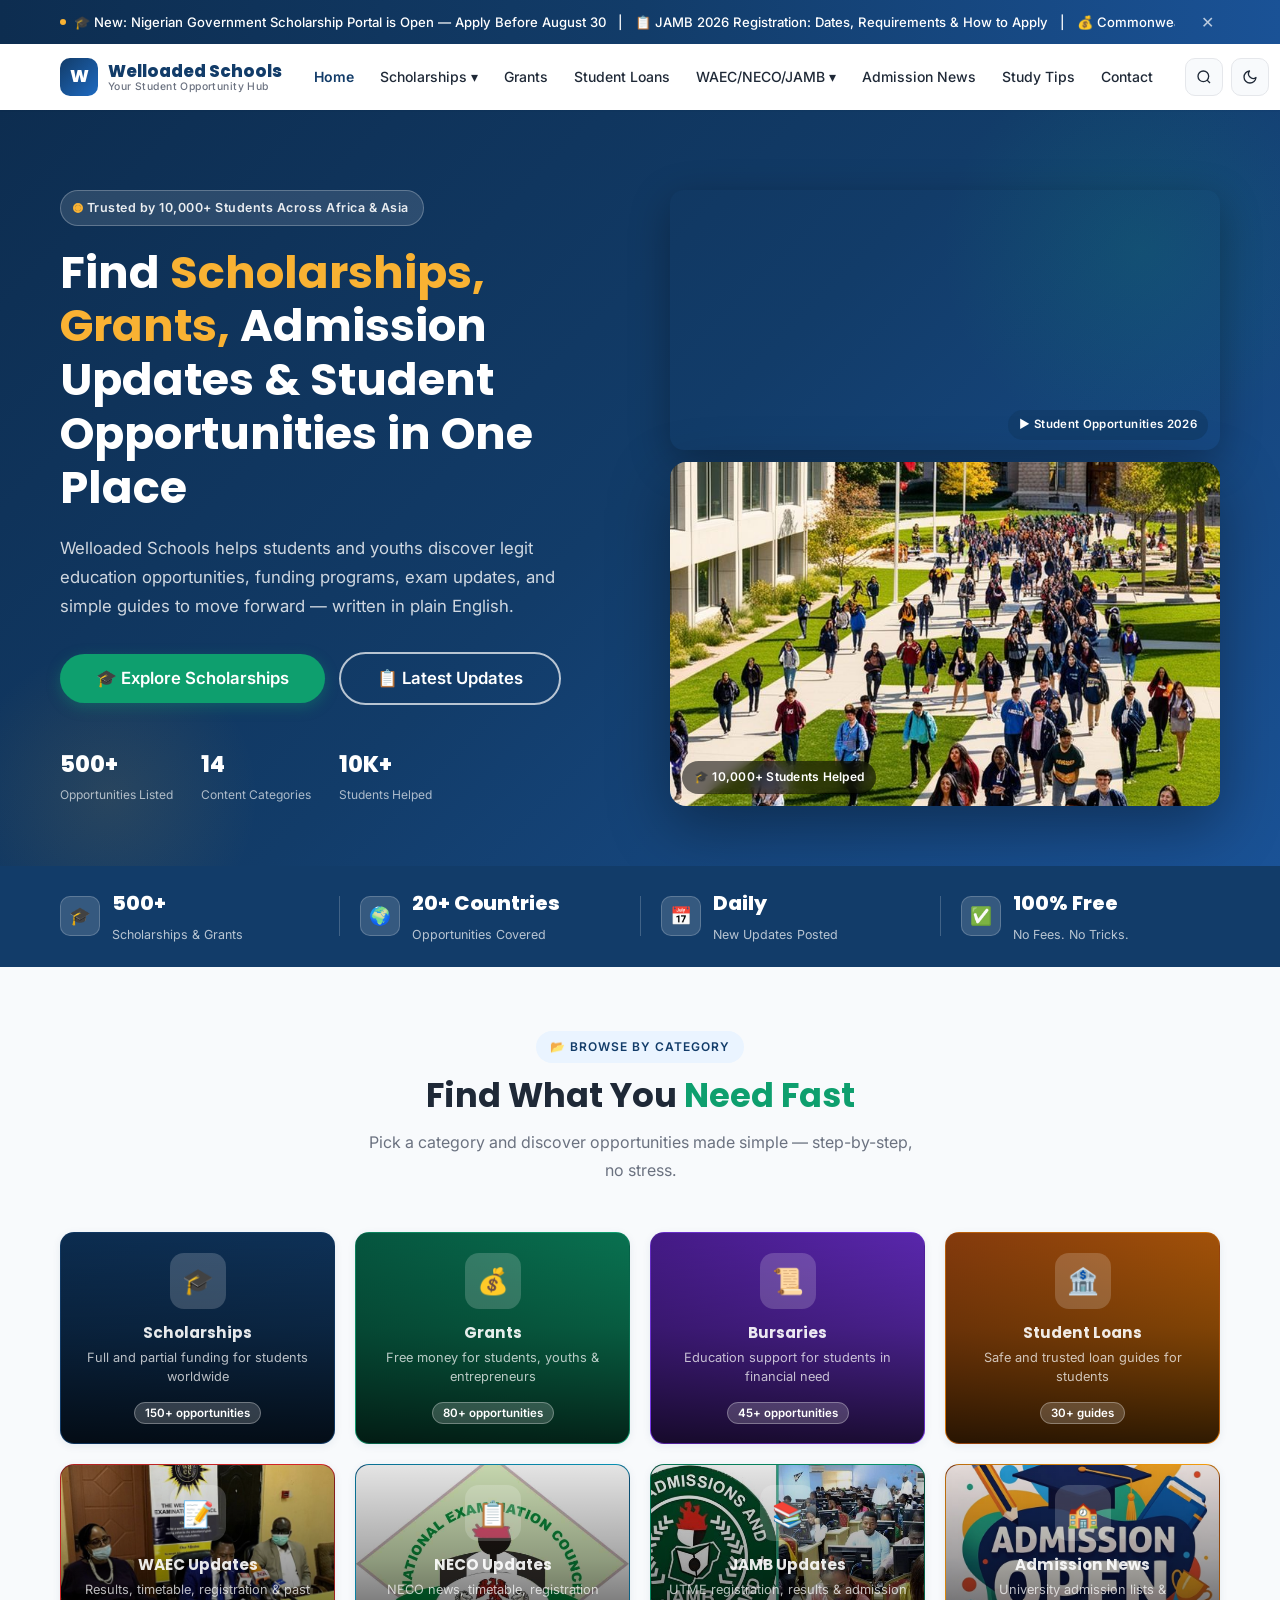
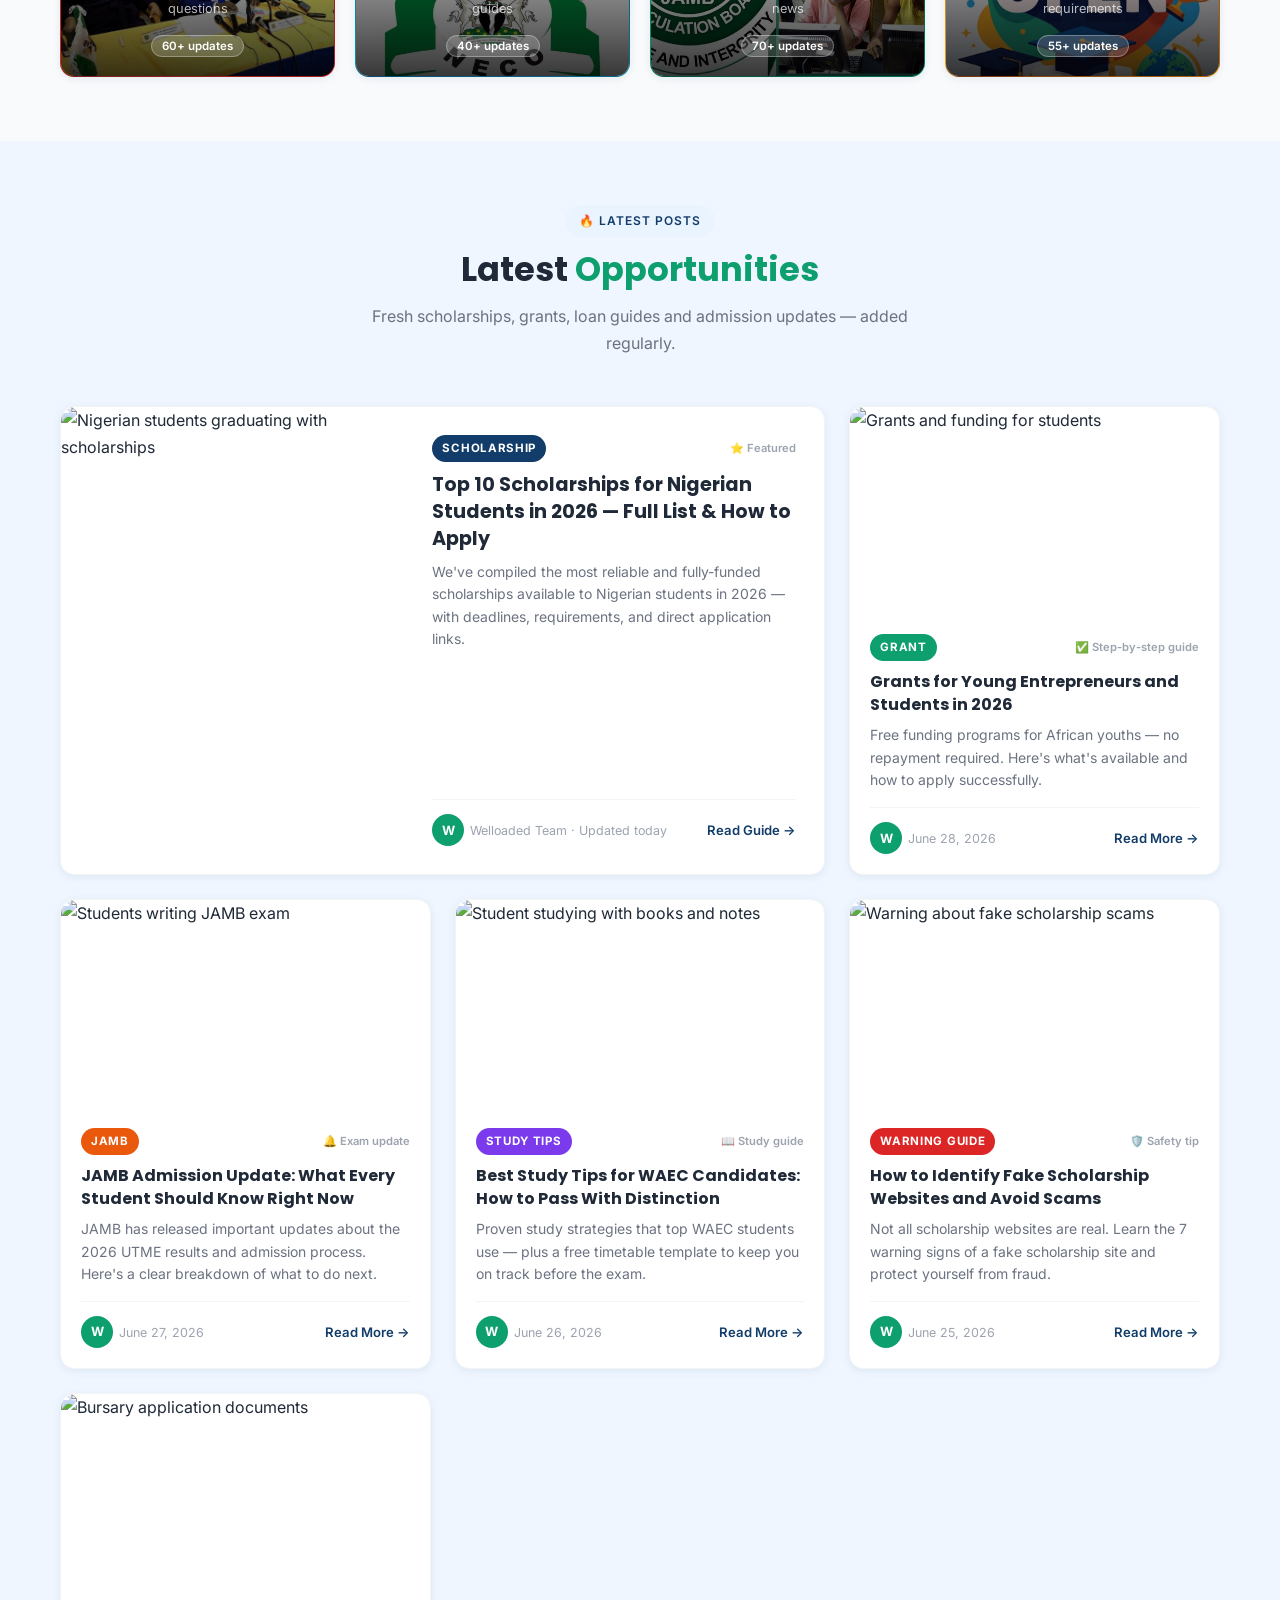
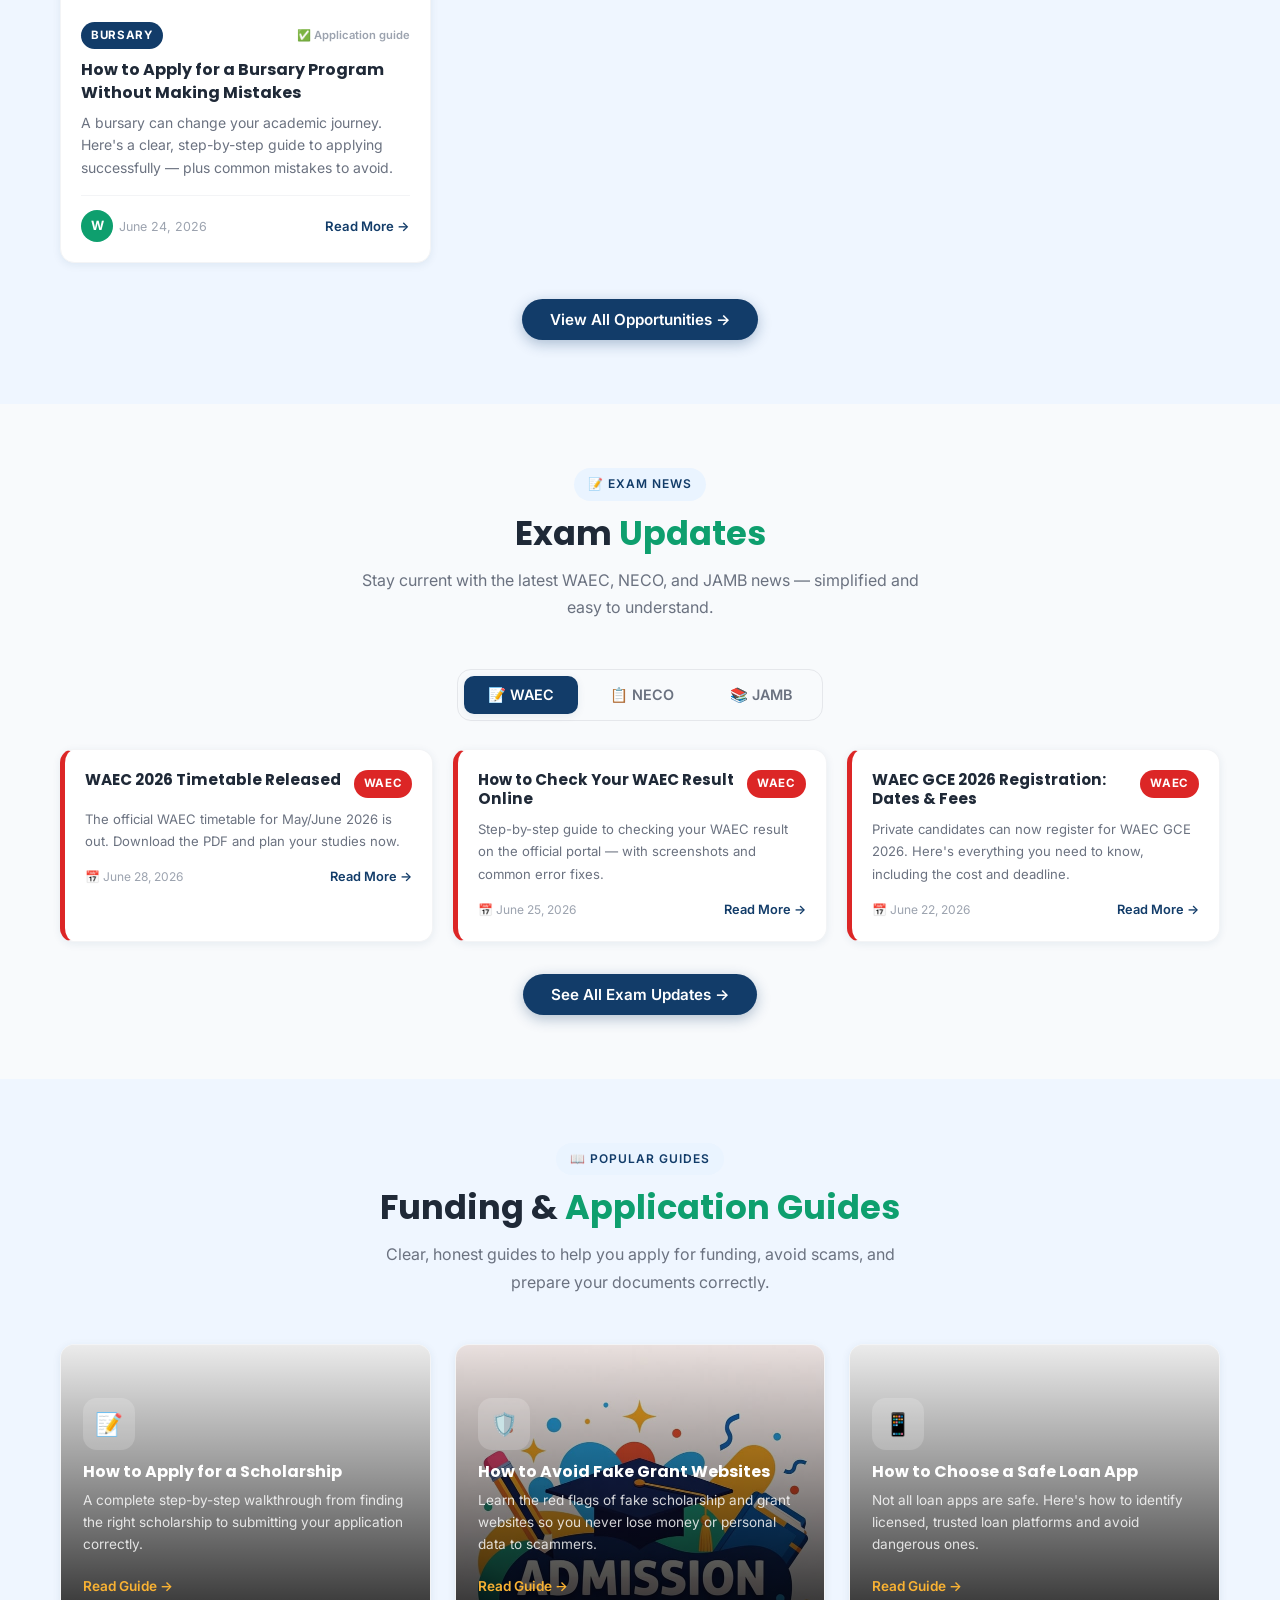
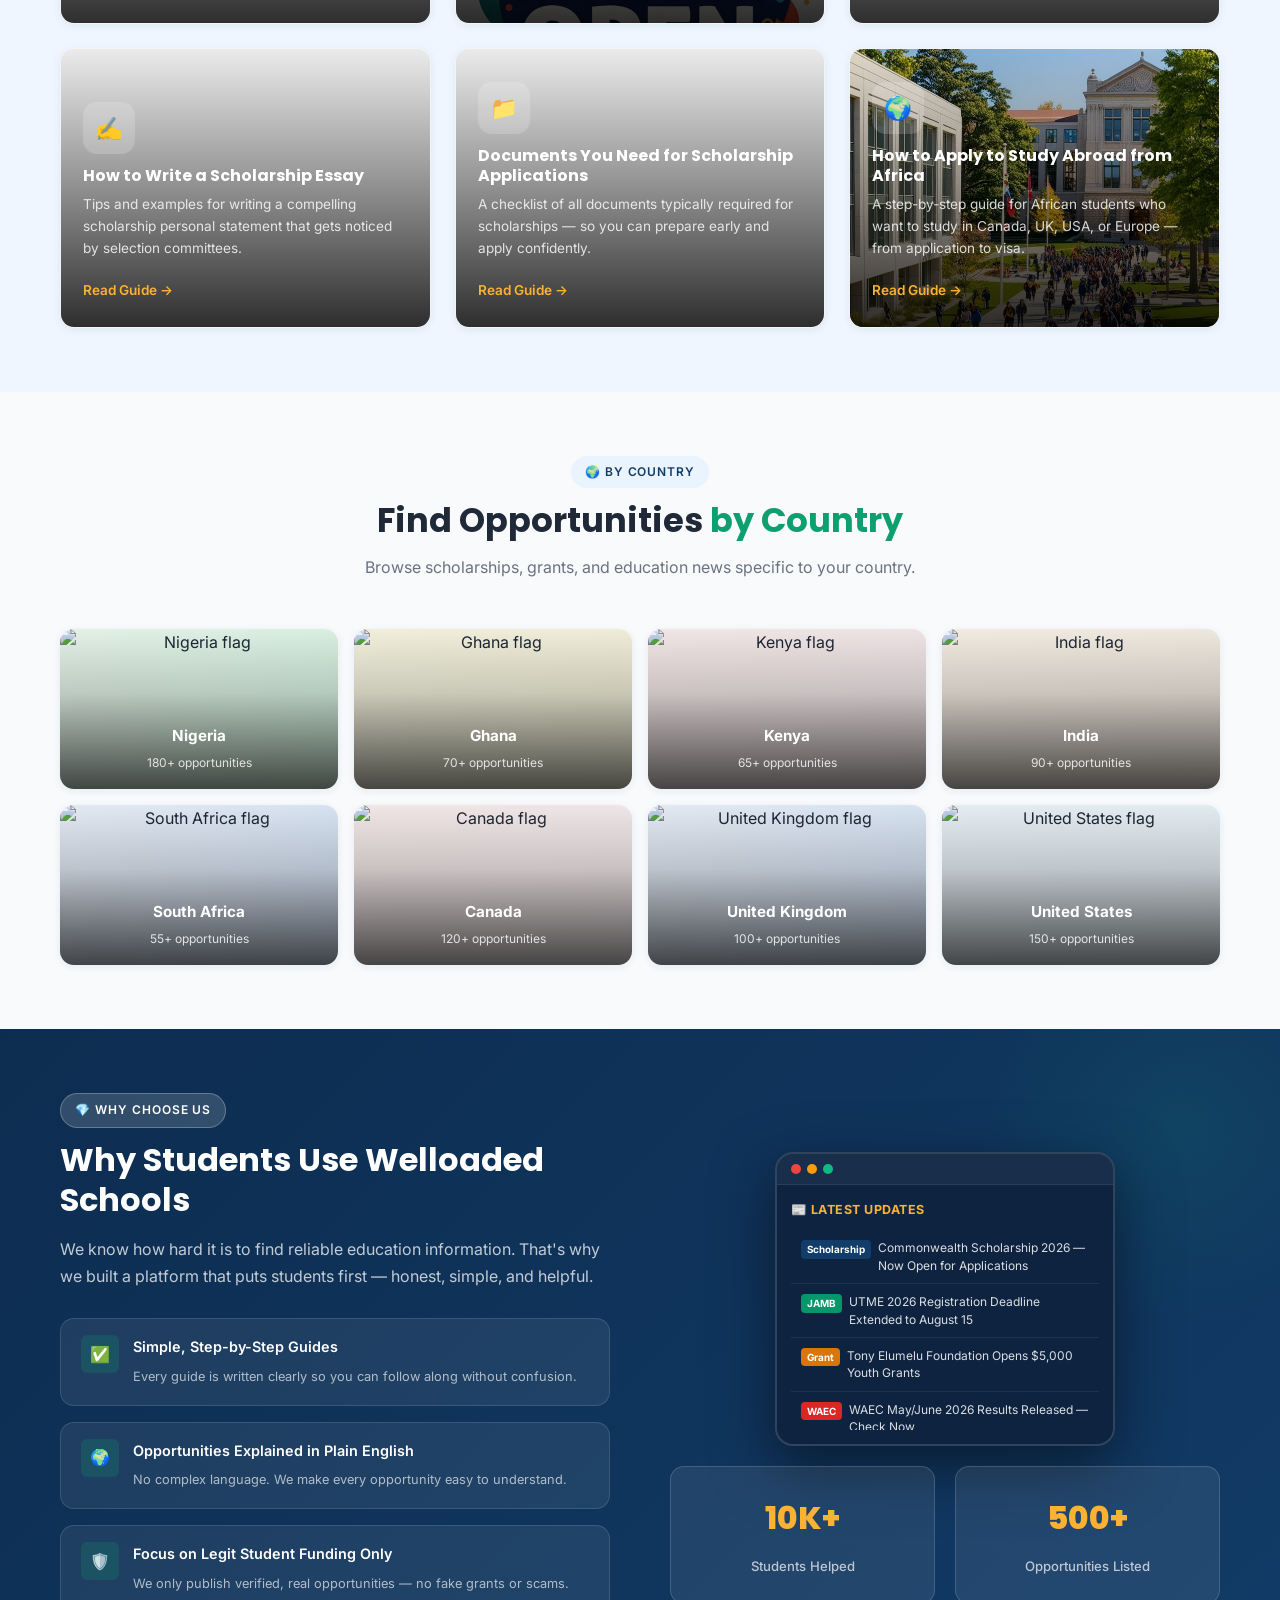
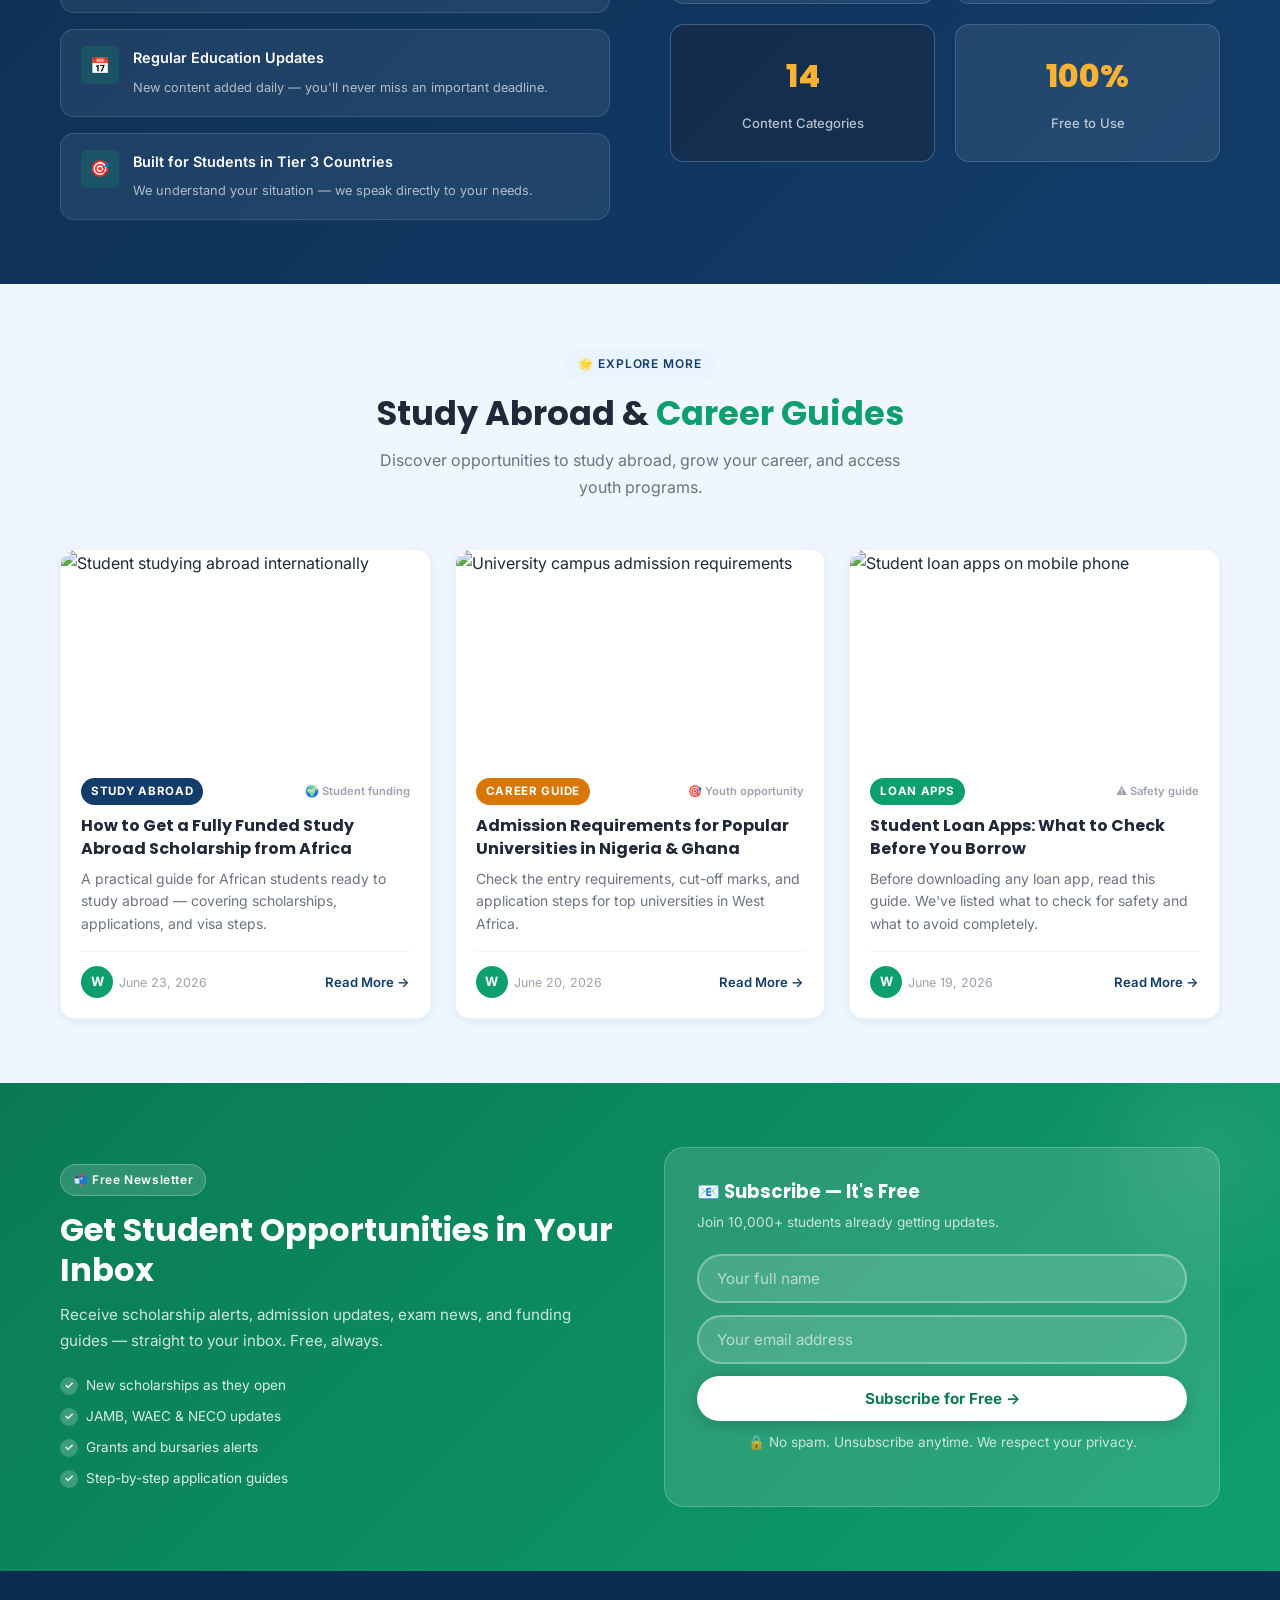
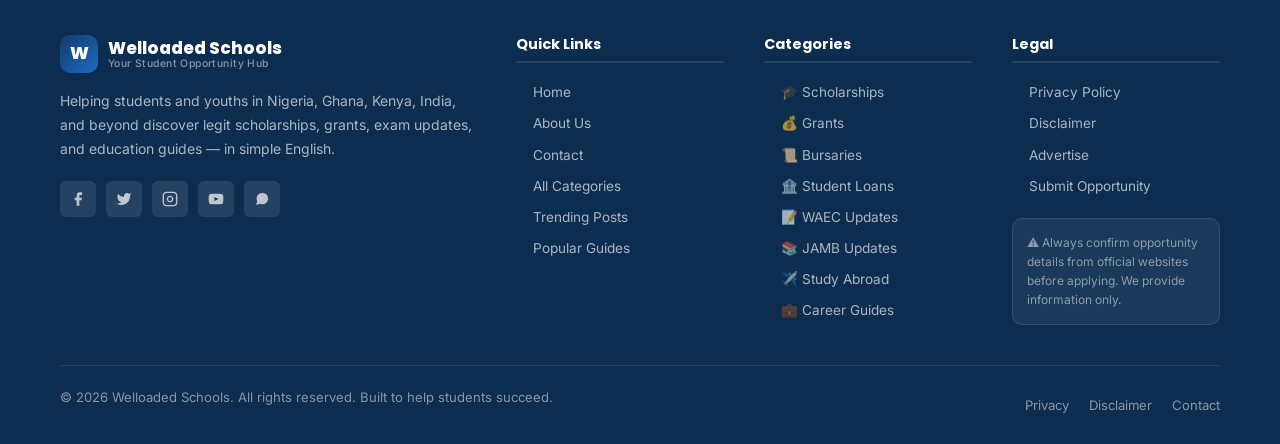
==== index.html @ 9b647e6d "Trust section: add phone news ticker + video stat card + floating animation Co-Authored-By: Claude S" ====
<!DOCTYPE html>
<html lang="en" data-theme="light">
<head>
  <meta charset="UTF-8">
  <meta name="viewport" content="width=device-width, initial-scale=1.0">
  <title>Welloaded Schools – Scholarships, Grants, Admission News & Student Updates</title>
  <meta name="description" content="Find scholarships, grants, bursaries, student loan guides, WAEC, NECO, JAMB updates, admission news, and study tips for students in Nigeria, Ghana, Kenya, India, and more.">
  <meta name="keywords" content="scholarships Nigeria, grants for students, JAMB updates, WAEC news, student loans, study abroad, admission news, bursaries">
  <meta property="og:title" content="Welloaded Schools – Scholarships, Grants & Student Opportunities">
  <meta property="og:description" content="Your trusted hub for scholarships, grants, admission news, exam updates, and student funding in Africa and beyond.">
  <meta property="og:type" content="website">
  <meta property="og:url" content="https://wellloadedschools.com">
  <meta name="twitter:card" content="summary_large_image">
  <link rel="canonical" href="https://wellloadedschools.com">
  <link rel="preconnect" href="https://fonts.googleapis.com">
  <link rel="preconnect" href="https://fonts.gstatic.com" crossorigin>
  <link href="https://fonts.googleapis.com/css2?family=Inter:wght@400;500;600&family=Poppins:wght@600;700;800&display=swap" rel="stylesheet">
  <link rel="stylesheet" href="css/style.css">
  <style>
    /* Page-specific overrides */
    .cat-scholarships { --cat-color:#123C69; --cat-bg:#EAF4FF; }
    .cat-grants       { --cat-color:#0E9F6E; --cat-bg:rgba(14,159,110,0.1); }
    .cat-bursaries    { --cat-color:#7C3AED; --cat-bg:rgba(124,58,237,0.08); }
    .cat-loans        { --cat-color:#F9B233; --cat-bg:rgba(249,178,51,0.1); }
    .cat-waec         { --cat-color:#DC2626; --cat-bg:rgba(220,38,38,0.08); }
    .cat-neco         { --cat-color:#0891B2; --cat-bg:rgba(8,145,178,0.1); }
    .cat-jamb         { --cat-color:#059669; --cat-bg:rgba(5,150,105,0.1); }
    .cat-admission    { --cat-color:#D97706; --cat-bg:rgba(217,119,6,0.1); }
    .waec-exam { --exam-color:#DC2626; }
    .neco-exam { --exam-color:#0891B2; }
    .jamb-exam { --exam-color:#059669; }
    .post-img-1 { background: linear-gradient(135deg,#EAF4FF,#DBEAFE); }
    .post-img-2 { background: linear-gradient(135deg,rgba(14,159,110,0.1),rgba(5,150,105,0.2)); }
    .post-img-3 { background: linear-gradient(135deg,rgba(249,178,51,0.12),rgba(217,119,6,0.15)); }
    .post-img-4 { background: linear-gradient(135deg,rgba(124,58,237,0.08),rgba(109,40,217,0.12)); }
    .post-img-5 { background: linear-gradient(135deg,rgba(220,38,38,0.08),rgba(185,28,28,0.12)); }
    .post-img-6 { background: linear-gradient(135deg,rgba(8,145,178,0.08),rgba(7,89,133,0.12)); }
    .post-img-7 { background: linear-gradient(135deg,#F0FDF4,#DCFCE7); }
    .post-img-8 { background: linear-gradient(135deg,rgba(249,178,51,0.08),#FEF3C7); }
  </style>
</head>
<body>

<!-- Reading Progress Bar -->
<div id="progress-bar"></div>

<!-- ============ ANNOUNCEMENT BAR ============ -->
<div class="announcement-bar" id="announcement-bar">
  <div class="container">
    <div class="announcement-scroll">
      <span class="announcement-dot"></span>
      <span class="announcement-text">
        🎓 New: Nigerian Government Scholarship Portal is Open — Apply Before August 30 &nbsp;&nbsp;|&nbsp;&nbsp;
        📋 JAMB 2026 Registration: Dates, Requirements &amp; How to Apply &nbsp;&nbsp;|&nbsp;&nbsp;
        💰 Commonwealth Scholarships 2026 — Full Funding for African Students &nbsp;&nbsp;|&nbsp;&nbsp;
        📚 WAEC 2026 Timetable Released — Download Yours Today &nbsp;&nbsp;|&nbsp;&nbsp;
        ✅ New Grant for Nigerian Youths: Up to ₦500,000 Available
      </span>
    </div>
    <button class="announcement-close" id="announcement-close" aria-label="Close">✕</button>
  </div>
</div>

<!-- ============ HEADER ============ -->
<header class="site-header" id="site-header">
  <div class="header-inner">

    <!-- Logo -->
    <a href="index.html" class="site-logo">
      <div class="logo-icon">W</div>
      <div class="logo-text">
        <span class="logo-name">Welloaded Schools</span>
        <span class="logo-tagline">Your Student Opportunity Hub</span>
      </div>
    </a>

    <!-- Primary Nav -->
    <nav class="primary-nav" role="navigation" aria-label="Main">
      <div class="nav-item">
        <a href="index.html" class="nav-link active">Home</a>
      </div>
      <div class="nav-item">
        <a href="category.html" class="nav-link">Scholarships ▾</a>
        <div class="nav-dropdown">
          <a href="category.html">🎓 All Scholarships</a>
          <a href="category.html">🌍 Study Abroad</a>
          <a href="category.html">🇳🇬 Nigeria Scholarships</a>
          <a href="category.html">🎖️ Grants &amp; Bursaries</a>
        </div>
      </div>
      <div class="nav-item">
        <a href="category.html" class="nav-link">Grants</a>
      </div>
      <div class="nav-item">
        <a href="category.html" class="nav-link">Student Loans</a>
      </div>
      <div class="nav-item">
        <a href="category.html" class="nav-link">WAEC/NECO/JAMB ▾</a>
        <div class="nav-dropdown">
          <a href="category.html">📝 WAEC Updates</a>
          <a href="category.html">📋 NECO Updates</a>
          <a href="category.html">📚 JAMB Updates</a>
        </div>
      </div>
      <div class="nav-item">
        <a href="category.html" class="nav-link">Admission News</a>
      </div>
      <div class="nav-item">
        <a href="category.html" class="nav-link">Study Tips</a>
      </div>
      <a href="contact.html" class="nav-link">Contact</a>
    </nav>

    <!-- Actions -->
    <div class="header-actions">
      <button class="search-btn" id="search-btn" aria-label="Search">
        <svg width="16" height="16" fill="none" stroke="currentColor" stroke-width="2" viewBox="0 0 24 24"><circle cx="11" cy="11" r="8"/><path d="m21 21-4.35-4.35"/></svg>
      </button>
      <button class="dark-mode-btn" id="dark-mode-btn" aria-label="Toggle dark mode">
        <svg xmlns="http://www.w3.org/2000/svg" width="16" height="16" viewBox="0 0 24 24" fill="none" stroke="currentColor" stroke-width="2" stroke-linecap="round" stroke-linejoin="round"><path d="M21 12.79A9 9 0 1 1 11.21 3 7 7 0 0 0 21 12.79z"/></svg>
      </button>
      <button class="hamburger" id="hamburger" aria-label="Open menu">
        <span></span><span></span><span></span>
      </button>
    </div>
  </div>
</header>

<!-- Mobile Nav Overlay -->
<div class="mobile-nav-overlay" id="mobile-nav-overlay"></div>

<!-- Mobile Navigation -->
<nav class="mobile-nav" id="mobile-nav" aria-label="Mobile">
  <div class="mobile-nav-header">
    <a href="index.html" class="site-logo">
      <div class="logo-icon">W</div>
      <div class="logo-text">
        <span class="logo-name">Welloaded Schools</span>
      </div>
    </a>
    <button class="mobile-nav-close" id="mobile-nav-close" aria-label="Close menu">✕</button>
  </div>
  <a href="index.html">🏠 Home</a>
  <div class="mobile-nav-label">Opportunities</div>
  <a href="category.html">🎓 Scholarships</a>
  <a href="category.html">💰 Grants</a>
  <a href="category.html">📚 Bursaries</a>
  <a href="category.html">🏦 Student Loans</a>
  <a href="category.html">📱 Loan Apps</a>
  <div class="mobile-nav-divider"></div>
  <div class="mobile-nav-label">Exam Updates</div>
  <a href="category.html">📝 WAEC Updates</a>
  <a href="category.html">📋 NECO Updates</a>
  <a href="category.html">📚 JAMB Updates</a>
  <div class="mobile-nav-divider"></div>
  <div class="mobile-nav-label">More</div>
  <a href="category.html">🏫 Admission News</a>
  <a href="category.html">✈️ Study Abroad</a>
  <a href="category.html">📖 Study Tips</a>
  <a href="category.html">💼 Career Guides</a>
  <a href="category.html">🌟 Youth Opportunities</a>
  <div class="mobile-nav-divider"></div>
  <a href="about.html">ℹ️ About Us</a>
  <a href="contact.html">📧 Contact</a>
</nav>

<!-- Search Overlay -->
<div class="search-overlay" id="search-overlay" role="dialog" aria-modal="true">
  <div class="search-box">
    <h3>🔍 Search Welloaded Schools</h3>
    <div class="search-input-wrap">
      <input type="text" id="search-input" placeholder="Search scholarships, JAMB, grants..." aria-label="Search">
      <button class="btn btn-blue btn-sm" id="search-submit">Search</button>
    </div>
    <p style="font-size:0.78rem;color:var(--text-light);margin-top:10px;">Try: "Nigerian scholarships", "JAMB registration", "how to apply for bursary"</p>
  </div>
  <button class="search-close" id="search-overlay-close" aria-label="Close search">✕</button>
</div>

<!-- ============ HERO SECTION ============ -->
<section class="hero" aria-label="Hero">
  <div class="container">
    <div class="hero-inner">

      <!-- Hero Left -->
      <div class="hero-content">
        <div class="hero-badge">
          <span class="hero-badge-dot"></span>
          Trusted by 10,000+ Students Across Africa &amp; Asia
        </div>
        <h1>Find <span>Scholarships, Grants,</span> Admission Updates &amp; Student Opportunities in One Place</h1>
        <p class="hero-desc">Welloaded Schools helps students and youths discover legit education opportunities, funding programs, exam updates, and simple guides to move forward — written in plain English.</p>
        <div class="hero-actions">
          <a href="category.html" class="btn btn-primary btn-lg">
            🎓 Explore Scholarships
          </a>
          <a href="category.html" class="btn btn-outline btn-lg">
            📋 Latest Updates
          </a>
        </div>
        <div class="hero-stats">
          <div class="hero-stat">
            <span class="hero-stat-num">500+</span>
            <span class="hero-stat-label">Opportunities Listed</span>
          </div>
          <div class="hero-stat">
            <span class="hero-stat-num">14</span>
            <span class="hero-stat-label">Content Categories</span>
          </div>
          <div class="hero-stat">
            <span class="hero-stat-num">10K+</span>
            <span class="hero-stat-label">Students Helped</span>
          </div>
        </div>
      </div>

      <!-- Hero Right — Media -->
      <div class="hero-visual" aria-hidden="true">
        <div class="hero-media-stack">
          <div class="hero-media-video">
            <video autoplay muted loop playsinline>
              <source src="scholarship.mp4" type="video/mp4">
            </video>
            <div class="hero-media-video-label">▶ Student Opportunities 2026</div>
          </div>
          <div class="hero-media-photo">
            <img src="97ac85898fdebfcc4051faac4a7ae50e.jpg" alt="Students on university campus" loading="eager">
            <div class="hero-media-photo-badge">🎓 10,000+ Students Helped</div>
          </div>
        </div>
      </div>

    </div>
  </div>
</section>

<!-- ============ STATS BAR ============ -->
<div class="stats-bar" aria-label="Site statistics">
  <div class="container">
    <div class="stats-bar-inner">
      <div class="stat-item">
        <div class="stat-icon">🎓</div>
        <div class="stat-info">
          <strong>500+</strong>
          <span>Scholarships &amp; Grants</span>
        </div>
      </div>
      <div class="stat-divider"></div>
      <div class="stat-item">
        <div class="stat-icon">🌍</div>
        <div class="stat-info">
          <strong>20+ Countries</strong>
          <span>Opportunities Covered</span>
        </div>
      </div>
      <div class="stat-divider"></div>
      <div class="stat-item">
        <div class="stat-icon">📅</div>
        <div class="stat-info">
          <strong>Daily</strong>
          <span>New Updates Posted</span>
        </div>
      </div>
      <div class="stat-divider"></div>
      <div class="stat-item">
        <div class="stat-icon">✅</div>
        <div class="stat-info">
          <strong>100% Free</strong>
          <span>No Fees. No Tricks.</span>
        </div>
      </div>
    </div>
  </div>
</div>


<!-- ============ CATEGORY CARDS ============ -->
<section class="section fade-in" aria-labelledby="categories-heading">
  <div class="container">
    <div class="section-header">
      <span class="section-badge">📂 Browse by Category</span>
      <h2 class="section-title" id="categories-heading">Find What You <span>Need Fast</span></h2>
      <p class="section-subtitle">Pick a category and discover opportunities made simple — step-by-step, no stress.</p>
    </div>
    <div class="categories-grid">

      <a href="category.html" class="category-card cat-scholarships">
        <video class="cat-media" autoplay muted loop playsinline><source src="scholarships.mp4" type="video/mp4"></video>
        <div class="cat-overlay"></div>
        <div class="cat-content">
          <div class="category-icon-wrap">🎓</div>
          <h3>Scholarships</h3>
          <p>Full and partial funding for students worldwide</p>
          <span class="category-count">150+ opportunities</span>
        </div>
      </a>

      <a href="category.html" class="category-card cat-grants">
        <video class="cat-media" autoplay muted loop playsinline><source src="grants.mp4" type="video/mp4"></video>
        <div class="cat-overlay"></div>
        <div class="cat-content">
          <div class="category-icon-wrap">💰</div>
          <h3>Grants</h3>
          <p>Free money for students, youths &amp; entrepreneurs</p>
          <span class="category-count">80+ opportunities</span>
        </div>
      </a>

      <a href="category.html" class="category-card cat-bursaries">
        <video class="cat-media" autoplay muted loop playsinline><source src="bulsaries.mp4" type="video/mp4"></video>
        <div class="cat-overlay"></div>
        <div class="cat-content">
          <div class="category-icon-wrap">📜</div>
          <h3>Bursaries</h3>
          <p>Education support for students in financial need</p>
          <span class="category-count">45+ opportunities</span>
        </div>
      </a>

      <a href="category.html" class="category-card cat-loans">
        <video class="cat-media" autoplay muted loop playsinline><source src="Student Loans.mp4" type="video/mp4"></video>
        <div class="cat-overlay"></div>
        <div class="cat-content">
          <div class="category-icon-wrap">🏦</div>
          <h3>Student Loans</h3>
          <p>Safe and trusted loan guides for students</p>
          <span class="category-count">30+ guides</span>
        </div>
      </a>

      <a href="category.html" class="category-card cat-waec">
        <img class="cat-media" src="waec updates.jpg" alt="WAEC Updates" loading="lazy">
        <div class="cat-overlay"></div>
        <div class="cat-content">
          <div class="category-icon-wrap">📝</div>
          <h3>WAEC Updates</h3>
          <p>Results, timetable, registration &amp; past questions</p>
          <span class="category-count">60+ updates</span>
        </div>
      </a>

      <a href="category.html" class="category-card cat-neco">
        <img class="cat-media" src="neco updates.jpg" alt="NECO Updates" loading="lazy">
        <div class="cat-overlay"></div>
        <div class="cat-content">
          <div class="category-icon-wrap">📋</div>
          <h3>NECO Updates</h3>
          <p>NECO news, timetable, registration guides</p>
          <span class="category-count">40+ updates</span>
        </div>
      </a>

      <a href="category.html" class="category-card cat-jamb">
        <img class="cat-media" src="jamb updates.jpg" alt="JAMB Updates" loading="lazy">
        <div class="cat-overlay"></div>
        <div class="cat-content">
          <div class="category-icon-wrap">📚</div>
          <h3>JAMB Updates</h3>
          <p>UTME registration, results &amp; admission news</p>
          <span class="category-count">70+ updates</span>
        </div>
      </a>

      <a href="category.html" class="category-card cat-admission">
        <img class="cat-media" src="admission news.jpg" alt="Admission News" loading="lazy">
        <div class="cat-overlay"></div>
        <div class="cat-content">
          <div class="category-icon-wrap">🏫</div>
          <h3>Admission News</h3>
          <p>University admission lists &amp; requirements</p>
          <span class="category-count">55+ updates</span>
        </div>
      </a>

    </div>
  </div>
</section>

<!-- ============ LATEST OPPORTUNITIES ============ -->
<section class="section section-alt fade-in" aria-labelledby="opportunities-heading">
  <div class="container">
    <div class="section-header">
      <span class="section-badge">🔥 Latest Posts</span>
      <h2 class="section-title" id="opportunities-heading">Latest <span>Opportunities</span></h2>
      <p class="section-subtitle">Fresh scholarships, grants, loan guides and admission updates — added regularly.</p>
    </div>

    <!-- In-feed Ad -->

    <div class="posts-grid">

      <!-- Featured Post -->
      <article class="post-card post-card-featured">
        <div class="post-card-image">
          <img src="https://images.unsplash.com/photo-1627556704302-624286467c65?w=800&h=450&fit=crop&auto=format" alt="Nigerian students graduating with scholarships" loading="lazy">
        </div>
        <div class="post-card-body">
          <div class="post-card-top">
            <span class="tag tag-blue">Scholarship</span>
            <span class="post-card-microcopy">⭐ Featured</span>
          </div>
          <h3><a href="blog-post.html">Top 10 Scholarships for Nigerian Students in 2026 — Full List &amp; How to Apply</a></h3>
          <p>We've compiled the most reliable and fully-funded scholarships available to Nigerian students in 2026 — with deadlines, requirements, and direct application links.</p>
          <div class="post-card-footer">
            <div class="post-card-meta">
              <div class="author-avatar-sm">W</div>
              <span>Welloaded Team · Updated today</span>
            </div>
            <a href="blog-post.html" class="read-more">Read Guide →</a>
          </div>
        </div>
      </article>

      <article class="post-card">
        <div class="post-card-image">
          <img src="https://images.unsplash.com/photo-1579621970563-ebec7560ff3e?w=600&h=338&fit=crop&auto=format" alt="Grants and funding for students" loading="lazy">
        </div>
        <div class="post-card-body">
          <div class="post-card-top">
            <span class="tag tag-green">Grant</span>
            <span class="post-card-microcopy">✅ Step-by-step guide</span>
          </div>
          <h3><a href="blog-post.html">Grants for Young Entrepreneurs and Students in 2026</a></h3>
          <p>Free funding programs for African youths — no repayment required. Here's what's available and how to apply successfully.</p>
          <div class="post-card-footer">
            <div class="post-card-meta">
              <div class="author-avatar-sm">W</div>
              <span>June 28, 2026</span>
            </div>
            <a href="blog-post.html" class="read-more">Read More →</a>
          </div>
        </div>
      </article>

      <article class="post-card">
        <div class="post-card-image">
          <img src="https://images.unsplash.com/photo-1606326608606-aa0b62935f2b?w=600&h=338&fit=crop&auto=format" alt="Students writing JAMB exam" loading="lazy">
        </div>
        <div class="post-card-body">
          <div class="post-card-top">
            <span class="tag tag-orange">JAMB</span>
            <span class="post-card-microcopy">🔔 Exam update</span>
          </div>
          <h3><a href="blog-post.html">JAMB Admission Update: What Every Student Should Know Right Now</a></h3>
          <p>JAMB has released important updates about the 2026 UTME results and admission process. Here's a clear breakdown of what to do next.</p>
          <div class="post-card-footer">
            <div class="post-card-meta">
              <div class="author-avatar-sm">W</div>
              <span>June 27, 2026</span>
            </div>
            <a href="blog-post.html" class="read-more">Read More →</a>
          </div>
        </div>
      </article>

      <article class="post-card">
        <div class="post-card-image">
          <img src="https://images.unsplash.com/photo-1456513080510-7bf3a84b82f8?w=600&h=338&fit=crop&auto=format" alt="Student studying with books and notes" loading="lazy">
        </div>
        <div class="post-card-body">
          <div class="post-card-top">
            <span class="tag tag-purple">Study Tips</span>
            <span class="post-card-microcopy">📖 Study guide</span>
          </div>
          <h3><a href="blog-post.html">Best Study Tips for WAEC Candidates: How to Pass With Distinction</a></h3>
          <p>Proven study strategies that top WAEC students use — plus a free timetable template to keep you on track before the exam.</p>
          <div class="post-card-footer">
            <div class="post-card-meta">
              <div class="author-avatar-sm">W</div>
              <span>June 26, 2026</span>
            </div>
            <a href="blog-post.html" class="read-more">Read More →</a>
          </div>
        </div>
      </article>

      <!-- In-feed Ad (as grid item) -->

      <article class="post-card">
        <div class="post-card-image">
          <img src="https://images.unsplash.com/photo-1563986768494-4dee2763ff3f?w=600&h=338&fit=crop&auto=format" alt="Warning about fake scholarship scams" loading="lazy">
        </div>
        <div class="post-card-body">
          <div class="post-card-top">
            <span class="tag tag-red">Warning Guide</span>
            <span class="post-card-microcopy">🛡️ Safety tip</span>
          </div>
          <h3><a href="blog-post.html">How to Identify Fake Scholarship Websites and Avoid Scams</a></h3>
          <p>Not all scholarship websites are real. Learn the 7 warning signs of a fake scholarship site and protect yourself from fraud.</p>
          <div class="post-card-footer">
            <div class="post-card-meta">
              <div class="author-avatar-sm">W</div>
              <span>June 25, 2026</span>
            </div>
            <a href="blog-post.html" class="read-more">Read More →</a>
          </div>
        </div>
      </article>

      <article class="post-card">
        <div class="post-card-image">
          <img src="https://images.unsplash.com/photo-1554224155-8d04cb21cd6c?w=600&h=338&fit=crop&auto=format" alt="Bursary application documents" loading="lazy">
        </div>
        <div class="post-card-body">
          <div class="post-card-top">
            <span class="tag tag-blue">Bursary</span>
            <span class="post-card-microcopy">✅ Application guide</span>
          </div>
          <h3><a href="blog-post.html">How to Apply for a Bursary Program Without Making Mistakes</a></h3>
          <p>A bursary can change your academic journey. Here's a clear, step-by-step guide to applying successfully — plus common mistakes to avoid.</p>
          <div class="post-card-footer">
            <div class="post-card-meta">
              <div class="author-avatar-sm">W</div>
              <span>June 24, 2026</span>
            </div>
            <a href="blog-post.html" class="read-more">Read More →</a>
          </div>
        </div>
      </article>

    </div>

    <div style="text-align:center;margin-top:36px;">
      <a href="category.html" class="btn btn-blue">View All Opportunities →</a>
    </div>
  </div>
</section>

<!-- ============ EXAM UPDATES ============ -->
<section class="section fade-in" aria-labelledby="exam-heading">
  <div class="container">
    <div class="section-header">
      <span class="section-badge">📝 Exam News</span>
      <h2 class="section-title" id="exam-heading">Exam <span>Updates</span></h2>
      <p class="section-subtitle">Stay current with the latest WAEC, NECO, and JAMB news — simplified and easy to understand.</p>
    </div>

    <div style="text-align:center;">
      <div class="exam-tabs">
        <button class="exam-tab active" data-tab="waec">📝 WAEC</button>
        <button class="exam-tab" data-tab="neco">📋 NECO</button>
        <button class="exam-tab" data-tab="jamb">📚 JAMB</button>
      </div>
    </div>

    <!-- WAEC Panel -->
    <div class="exam-panel active" id="panel-waec">
      <div class="exam-cards">
        <div class="exam-card waec-exam">
          <div class="exam-card-header">
            <h4>WAEC 2026 Timetable Released</h4>
            <span class="tag tag-red">WAEC</span>
          </div>
          <p>The official WAEC timetable for May/June 2026 is out. Download the PDF and plan your studies now.</p>
          <div class="exam-card-footer">
            <span>📅 June 28, 2026</span>
            <a href="blog-post.html" class="read-more" style="font-size:0.8rem;">Read More →</a>
          </div>
        </div>
        <div class="exam-card waec-exam">
          <div class="exam-card-header">
            <h4>How to Check Your WAEC Result Online</h4>
            <span class="tag tag-red">WAEC</span>
          </div>
          <p>Step-by-step guide to checking your WAEC result on the official portal — with screenshots and common error fixes.</p>
          <div class="exam-card-footer">
            <span>📅 June 25, 2026</span>
            <a href="blog-post.html" class="read-more" style="font-size:0.8rem;">Read More →</a>
          </div>
        </div>
        <div class="exam-card waec-exam">
          <div class="exam-card-header">
            <h4>WAEC GCE 2026 Registration: Dates &amp; Fees</h4>
            <span class="tag tag-red">WAEC</span>
          </div>
          <p>Private candidates can now register for WAEC GCE 2026. Here's everything you need to know, including the cost and deadline.</p>
          <div class="exam-card-footer">
            <span>📅 June 22, 2026</span>
            <a href="blog-post.html" class="read-more" style="font-size:0.8rem;">Read More →</a>
          </div>
        </div>
      </div>
    </div>

    <!-- NECO Panel -->
    <div class="exam-panel" id="panel-neco">
      <div class="exam-cards">
        <div class="exam-card neco-exam">
          <div class="exam-card-header">
            <h4>NECO 2026 Timetable — Full Schedule</h4>
            <span class="tag" style="background:rgba(8,145,178,0.1);color:#0891B2;">NECO</span>
          </div>
          <p>The NECO 2026 timetable has been released. We've broken it down subject by subject so you can plan your reading schedule.</p>
          <div class="exam-card-footer">
            <span>📅 June 26, 2026</span>
            <a href="blog-post.html" class="read-more" style="font-size:0.8rem;">Read More →</a>
          </div>
        </div>
        <div class="exam-card neco-exam">
          <div class="exam-card-header">
            <h4>NECO Result Checker: Step-by-Step Guide</h4>
            <span class="tag" style="background:rgba(8,145,178,0.1);color:#0891B2;">NECO</span>
          </div>
          <p>Learn how to check your NECO result online without stress. We'll show you exactly what to do, step by step.</p>
          <div class="exam-card-footer">
            <span>📅 June 20, 2026</span>
            <a href="blog-post.html" class="read-more" style="font-size:0.8rem;">Read More →</a>
          </div>
        </div>
        <div class="exam-card neco-exam">
          <div class="exam-card-header">
            <h4>NECO Registration 2026: How to Register</h4>
            <span class="tag" style="background:rgba(8,145,178,0.1);color:#0891B2;">NECO</span>
          </div>
          <p>Everything you need to know about NECO 2026 registration — portal link, fees, documents required, and deadline.</p>
          <div class="exam-card-footer">
            <span>📅 June 18, 2026</span>
            <a href="blog-post.html" class="read-more" style="font-size:0.8rem;">Read More →</a>
          </div>
        </div>
      </div>
    </div>

    <!-- JAMB Panel -->
    <div class="exam-panel" id="panel-jamb">
      <div class="exam-cards">
        <div class="exam-card jamb-exam">
          <div class="exam-card-header">
            <h4>JAMB 2026 Registration: Full Guide</h4>
            <span class="tag tag-green">JAMB</span>
          </div>
          <p>How to register for JAMB 2026, what you need, where to buy the PIN, and important dates — all in one simple guide.</p>
          <div class="exam-card-footer">
            <span>📅 June 27, 2026</span>
            <a href="blog-post.html" class="read-more" style="font-size:0.8rem;">Read More →</a>
          </div>
        </div>
        <div class="exam-card jamb-exam">
          <div class="exam-card-header">
            <h4>JAMB Result Checker 2026 — Check Now</h4>
            <span class="tag tag-green">JAMB</span>
          </div>
          <p>Your JAMB 2026 result is out. Here's how to check it on the JAMB portal, USSD code method, and what your score means for admission.</p>
          <div class="exam-card-footer">
            <span>📅 June 24, 2026</span>
            <a href="blog-post.html" class="read-more" style="font-size:0.8rem;">Read More →</a>
          </div>
        </div>
        <div class="exam-card jamb-exam">
          <div class="exam-card-header">
            <h4>What Score Do You Need for University Admission?</h4>
            <span class="tag tag-green">JAMB</span>
          </div>
          <p>A guide to JAMB cut-off marks for top universities in Nigeria — and what to do if your score is below the required mark.</p>
          <div class="exam-card-footer">
            <span>📅 June 21, 2026</span>
            <a href="blog-post.html" class="read-more" style="font-size:0.8rem;">Read More →</a>
          </div>
        </div>
      </div>
    </div>

    <div style="text-align:center;margin-top:32px;">
      <a href="category.html" class="btn btn-blue">See All Exam Updates →</a>
    </div>
  </div>
</section>

<!-- ============ FUNDING GUIDES ============ -->
<section class="section section-alt fade-in" aria-labelledby="guides-heading">
  <div class="container">
    <div class="section-header">
      <span class="section-badge">📖 Popular Guides</span>
      <h2 class="section-title" id="guides-heading">Funding &amp; <span>Application Guides</span></h2>
      <p class="section-subtitle">Clear, honest guides to help you apply for funding, avoid scams, and prepare your documents correctly.</p>
    </div>
    <div class="guides-grid">

      <a href="blog-post.html" class="guide-card guide-card--media">
        <video class="guide-bg-media" autoplay muted loop playsinline><source src="bulsaries.mp4" type="video/mp4"></video>
        <div class="guide-bg-overlay"></div>
        <div class="guide-bg-content">
          <div class="guide-icon">📝</div>
          <h3>How to Apply for a Scholarship</h3>
          <p>A complete step-by-step walkthrough from finding the right scholarship to submitting your application correctly.</p>
          <span class="guide-link">Read Guide →</span>
        </div>
      </a>

      <a href="blog-post.html" class="guide-card guide-card--media">
        <img class="guide-bg-media" src="admission news.jpg" alt="Admission guidance" loading="lazy">
        <div class="guide-bg-overlay"></div>
        <div class="guide-bg-content">
          <div class="guide-icon">🛡️</div>
          <h3>How to Avoid Fake Grant Websites</h3>
          <p>Learn the red flags of fake scholarship and grant websites so you never lose money or personal data to scammers.</p>
          <span class="guide-link">Read Guide →</span>
        </div>
      </a>

      <a href="blog-post.html" class="guide-card guide-card--media">
        <video class="guide-bg-media" autoplay muted loop playsinline><source src="Student Loans.mp4" type="video/mp4"></video>
        <div class="guide-bg-overlay"></div>
        <div class="guide-bg-content">
          <div class="guide-icon">📱</div>
          <h3>How to Choose a Safe Loan App</h3>
          <p>Not all loan apps are safe. Here's how to identify licensed, trusted loan platforms and avoid dangerous ones.</p>
          <span class="guide-link">Read Guide →</span>
        </div>
      </a>

      <a href="blog-post.html" class="guide-card guide-card--media">
        <video class="guide-bg-media" autoplay muted loop playsinline><source src="scholarships.mp4" type="video/mp4"></video>
        <div class="guide-bg-overlay"></div>
        <div class="guide-bg-content">
          <div class="guide-icon">✍️</div>
          <h3>How to Write a Scholarship Essay</h3>
          <p>Tips and examples for writing a compelling scholarship personal statement that gets noticed by selection committees.</p>
          <span class="guide-link">Read Guide →</span>
        </div>
      </a>

      <a href="blog-post.html" class="guide-card guide-card--media">
        <video class="guide-bg-media" autoplay muted loop playsinline><source src="grants.mp4" type="video/mp4"></video>
        <div class="guide-bg-overlay"></div>
        <div class="guide-bg-content">
          <div class="guide-icon">📁</div>
          <h3>Documents You Need for Scholarship Applications</h3>
          <p>A checklist of all documents typically required for scholarships — so you can prepare early and apply confidently.</p>
          <span class="guide-link">Read Guide →</span>
        </div>
      </a>

      <a href="blog-post.html" class="guide-card guide-card--media">
        <img class="guide-bg-media" src="97ac85898fdebfcc4051faac4a7ae50e.jpg" alt="Students on university campus" loading="lazy">
        <div class="guide-bg-overlay"></div>
        <div class="guide-bg-content">
          <div class="guide-icon">🌍</div>
          <h3>How to Apply to Study Abroad from Africa</h3>
          <p>A step-by-step guide for African students who want to study in Canada, UK, USA, or Europe — from application to visa.</p>
          <span class="guide-link">Read Guide →</span>
        </div>
      </a>

    </div>
  </div>
</section>


<!-- ============ COUNTRY SECTION ============ -->
<section class="section fade-in" aria-labelledby="countries-heading">
  <div class="container">
    <div class="section-header">
      <span class="section-badge">🌍 By Country</span>
      <h2 class="section-title" id="countries-heading">Find Opportunities <span>by Country</span></h2>
      <p class="section-subtitle">Browse scholarships, grants, and education news specific to your country.</p>
    </div>
    <div class="countries-grid">
      <a href="category.html" class="country-card country-ng">
        <img class="country-flag-bg" src="https://flagcdn.com/w640/ng.png" alt="Nigeria flag">
        <div class="country-card-overlay"></div>
        <div class="country-card-content">
          <div class="country-name">Nigeria</div>
          <div class="country-count">180+ opportunities</div>
        </div>
      </a>
      <a href="category.html" class="country-card country-gh">
        <img class="country-flag-bg" src="https://flagcdn.com/w640/gh.png" alt="Ghana flag">
        <div class="country-card-overlay"></div>
        <div class="country-card-content">
          <div class="country-name">Ghana</div>
          <div class="country-count">70+ opportunities</div>
        </div>
      </a>
      <a href="category.html" class="country-card country-ke">
        <img class="country-flag-bg" src="https://flagcdn.com/w640/ke.png" alt="Kenya flag">
        <div class="country-card-overlay"></div>
        <div class="country-card-content">
          <div class="country-name">Kenya</div>
          <div class="country-count">65+ opportunities</div>
        </div>
      </a>
      <a href="category.html" class="country-card country-in">
        <img class="country-flag-bg" src="https://flagcdn.com/w640/in.png" alt="India flag">
        <div class="country-card-overlay"></div>
        <div class="country-card-content">
          <div class="country-name">India</div>
          <div class="country-count">90+ opportunities</div>
        </div>
      </a>
      <a href="category.html" class="country-card country-za">
        <img class="country-flag-bg" src="https://flagcdn.com/w640/za.png" alt="South Africa flag">
        <div class="country-card-overlay"></div>
        <div class="country-card-content">
          <div class="country-name">South Africa</div>
          <div class="country-count">55+ opportunities</div>
        </div>
      </a>
      <a href="category.html" class="country-card country-ca">
        <img class="country-flag-bg" src="https://flagcdn.com/w640/ca.png" alt="Canada flag">
        <div class="country-card-overlay"></div>
        <div class="country-card-content">
          <div class="country-name">Canada</div>
          <div class="country-count">120+ opportunities</div>
        </div>
      </a>
      <a href="category.html" class="country-card country-uk">
        <img class="country-flag-bg" src="https://flagcdn.com/w640/gb.png" alt="United Kingdom flag">
        <div class="country-card-overlay"></div>
        <div class="country-card-content">
          <div class="country-name">United Kingdom</div>
          <div class="country-count">100+ opportunities</div>
        </div>
      </a>
      <a href="category.html" class="country-card country-us">
        <img class="country-flag-bg" src="https://flagcdn.com/w640/us.png" alt="United States flag">
        <div class="country-card-overlay"></div>
        <div class="country-card-content">
          <div class="country-name">United States</div>
          <div class="country-count">150+ opportunities</div>
        </div>
      </a>
    </div>
  </div>
</section>

<!-- ============ TRUST SECTION ============ -->
<section class="section trust-section fade-in" aria-labelledby="trust-heading">
  <div class="container">
    <div class="trust-inner">
      <div class="trust-content">
        <span class="section-badge">💎 Why Choose Us</span>
        <h2 id="trust-heading">Why Students Use Welloaded Schools</h2>
        <p>We know how hard it is to find reliable education information. That's why we built a platform that puts students first — honest, simple, and helpful.</p>
        <div class="trust-points">
          <div class="trust-point">
            <div class="trust-point-icon">✅</div>
            <div class="trust-point-body">
              <strong>Simple, Step-by-Step Guides</strong>
              <span>Every guide is written clearly so you can follow along without confusion.</span>
            </div>
          </div>
          <div class="trust-point">
            <div class="trust-point-icon">🌍</div>
            <div class="trust-point-body">
              <strong>Opportunities Explained in Plain English</strong>
              <span>No complex language. We make every opportunity easy to understand.</span>
            </div>
          </div>
          <div class="trust-point">
            <div class="trust-point-icon">🛡️</div>
            <div class="trust-point-body">
              <strong>Focus on Legit Student Funding Only</strong>
              <span>We only publish verified, real opportunities — no fake grants or scams.</span>
            </div>
          </div>
          <div class="trust-point">
            <div class="trust-point-icon">📅</div>
            <div class="trust-point-body">
              <strong>Regular Education Updates</strong>
              <span>New content added daily — you'll never miss an important deadline.</span>
            </div>
          </div>
          <div class="trust-point">
            <div class="trust-point-icon">🎯</div>
            <div class="trust-point-body">
              <strong>Built for Students in Tier 3 Countries</strong>
              <span>We understand your situation — we speak directly to your needs.</span>
            </div>
          </div>
        </div>
      </div>
      <div class="trust-right">

        <!-- Phone mockup with rolling news -->
        <div class="trust-phone-wrap">
          <div class="trust-phone">
            <div class="trust-phone-bar">
              <span class="trust-phone-dot"></span>
              <span class="trust-phone-dot"></span>
              <span class="trust-phone-dot"></span>
            </div>
            <div class="trust-phone-screen">
              <div class="trust-phone-header">📰 Latest Updates</div>
              <div class="trust-phone-ticker-wrap">
                <div class="trust-phone-ticker">
                  <div class="ticker-item"><span class="ticker-tag scholarship">Scholarship</span> Commonwealth Scholarship 2026 — Now Open for Applications</div>
                  <div class="ticker-item"><span class="ticker-tag jamb">JAMB</span> UTME 2026 Registration Deadline Extended to August 15</div>
                  <div class="ticker-item"><span class="ticker-tag grant">Grant</span> Tony Elumelu Foundation Opens $5,000 Youth Grants</div>
                  <div class="ticker-item"><span class="ticker-tag waec">WAEC</span> WAEC May/June 2026 Results Released — Check Now</div>
                  <div class="ticker-item"><span class="ticker-tag admission">Admission</span> UNILAG Post-UTME Screening Dates Announced</div>
                  <div class="ticker-item"><span class="ticker-tag neco">NECO</span> NECO 2026 Registration Now Open for Schools</div>
                  <div class="ticker-item"><span class="ticker-tag scholarship">Scholarship</span> Mastercard Foundation Scholars Program 2026 — Apply Now</div>
                  <div class="ticker-item"><span class="ticker-tag loan">Loan</span> Nigeria Student Loan Act: How to Apply Step by Step</div>
                  <div class="ticker-item"><span class="ticker-tag grant">Grant</span> African Development Bank Youth Empowerment Grants Open</div>
                  <div class="ticker-item"><span class="ticker-tag admission">Admission</span> OAU Supplementary Admission List Released — Check Yours</div>
                  <!-- duplicate for seamless loop -->
                  <div class="ticker-item"><span class="ticker-tag scholarship">Scholarship</span> Commonwealth Scholarship 2026 — Now Open for Applications</div>
                  <div class="ticker-item"><span class="ticker-tag jamb">JAMB</span> UTME 2026 Registration Deadline Extended to August 15</div>
                  <div class="ticker-item"><span class="ticker-tag grant">Grant</span> Tony Elumelu Foundation Opens $5,000 Youth Grants</div>
                  <div class="ticker-item"><span class="ticker-tag waec">WAEC</span> WAEC May/June 2026 Results Released — Check Now</div>
                  <div class="ticker-item"><span class="ticker-tag admission">Admission</span> UNILAG Post-UTME Screening Dates Announced</div>
                  <div class="ticker-item"><span class="ticker-tag neco">NECO</span> NECO 2026 Registration Now Open for Schools</div>
                  <div class="ticker-item"><span class="ticker-tag scholarship">Scholarship</span> Mastercard Foundation Scholars Program 2026 — Apply Now</div>
                  <div class="ticker-item"><span class="ticker-tag loan">Loan</span> Nigeria Student Loan Act: How to Apply Step by Step</div>
                  <div class="ticker-item"><span class="ticker-tag grant">Grant</span> African Development Bank Youth Empowerment Grants Open</div>
                  <div class="ticker-item"><span class="ticker-tag admission">Admission</span> OAU Supplementary Admission List Released — Check Yours</div>
                </div>
              </div>
            </div>
          </div>
        </div>

        <!-- Stats grid -->
        <div class="trust-numbers">
          <div class="trust-num-card">
            <span class="number">10K+</span>
            <span class="label">Students Helped</span>
          </div>
          <div class="trust-num-card">
            <span class="number">500+</span>
            <span class="label">Opportunities Listed</span>
          </div>
          <div class="trust-num-card trust-num-card--video">
            <video autoplay muted loop playsinline class="trust-num-video"><source src="scholarships.mp4" type="video/mp4"></video>
            <div class="trust-num-video-overlay"></div>
            <span class="number" style="position:relative;z-index:2;">14</span>
            <span class="label" style="position:relative;z-index:2;">Content Categories</span>
          </div>
          <div class="trust-num-card">
            <span class="number">100%</span>
            <span class="label">Free to Use</span>
          </div>
        </div>

      </div>
    </div>
  </div>
</section>

<!-- ============ MORE POSTS — Study Abroad & Career ============ -->
<section class="section section-alt fade-in" aria-labelledby="more-posts-heading">
  <div class="container">
    <div class="section-header">
      <span class="section-badge">🌟 Explore More</span>
      <h2 class="section-title" id="more-posts-heading">Study Abroad &amp; <span>Career Guides</span></h2>
      <p class="section-subtitle">Discover opportunities to study abroad, grow your career, and access youth programs.</p>
    </div>
    <div class="posts-grid">
      <article class="post-card">
        <div class="post-card-image">
          <img src="https://images.unsplash.com/photo-1488646953014-85cb44e25828?w=600&h=338&fit=crop&auto=format" alt="Student studying abroad internationally" loading="lazy">
        </div>
        <div class="post-card-body">
          <div class="post-card-top">
            <span class="tag tag-blue">Study Abroad</span>
            <span class="post-card-microcopy">🌍 Student funding</span>
          </div>
          <h3><a href="blog-post.html">How to Get a Fully Funded Study Abroad Scholarship from Africa</a></h3>
          <p>A practical guide for African students ready to study abroad — covering scholarships, applications, and visa steps.</p>
          <div class="post-card-footer">
            <div class="post-card-meta">
              <div class="author-avatar-sm">W</div>
              <span>June 23, 2026</span>
            </div>
            <a href="blog-post.html" class="read-more">Read More →</a>
          </div>
        </div>
      </article>
      <article class="post-card">
        <div class="post-card-image">
          <img src="https://images.unsplash.com/photo-1541339907198-e08756dedf3f?w=600&h=338&fit=crop&auto=format" alt="University campus admission requirements" loading="lazy">
        </div>
        <div class="post-card-body">
          <div class="post-card-top">
            <span class="tag tag-yellow">Career Guide</span>
            <span class="post-card-microcopy">🎯 Youth opportunity</span>
          </div>
          <h3><a href="blog-post.html">Admission Requirements for Popular Universities in Nigeria &amp; Ghana</a></h3>
          <p>Check the entry requirements, cut-off marks, and application steps for top universities in West Africa.</p>
          <div class="post-card-footer">
            <div class="post-card-meta">
              <div class="author-avatar-sm">W</div>
              <span>June 20, 2026</span>
            </div>
            <a href="blog-post.html" class="read-more">Read More →</a>
          </div>
        </div>
      </article>
      <article class="post-card">
        <div class="post-card-image">
          <img src="https://images.unsplash.com/photo-1601597111158-2fceff292cdc?w=600&h=338&fit=crop&auto=format" alt="Student loan apps on mobile phone" loading="lazy">
        </div>
        <div class="post-card-body">
          <div class="post-card-top">
            <span class="tag tag-green">Loan Apps</span>
            <span class="post-card-microcopy">⚠️ Safety guide</span>
          </div>
          <h3><a href="blog-post.html">Student Loan Apps: What to Check Before You Borrow</a></h3>
          <p>Before downloading any loan app, read this guide. We've listed what to check for safety and what to avoid completely.</p>
          <div class="post-card-footer">
            <div class="post-card-meta">
              <div class="author-avatar-sm">W</div>
              <span>June 19, 2026</span>
            </div>
            <a href="blog-post.html" class="read-more">Read More →</a>
          </div>
        </div>
      </article>
    </div>
  </div>
</section>

<!-- ============ NEWSLETTER ============ -->
<section class="newsletter-section fade-in" aria-labelledby="newsletter-heading">
  <div class="container">
    <div class="newsletter-inner">
      <div class="newsletter-content">
        <span class="badge">📬 Free Newsletter</span>
        <h2 id="newsletter-heading">Get Student Opportunities in Your Inbox</h2>
        <p>Receive scholarship alerts, admission updates, exam news, and funding guides — straight to your inbox. Free, always.</p>
        <div class="newsletter-features">
          <div class="newsletter-feature">New scholarships as they open</div>
          <div class="newsletter-feature">JAMB, WAEC &amp; NECO updates</div>
          <div class="newsletter-feature">Grants and bursaries alerts</div>
          <div class="newsletter-feature">Step-by-step application guides</div>
        </div>
      </div>
      <div class="newsletter-form-wrap">
        <h3>📧 Subscribe — It's Free</h3>
        <p>Join 10,000+ students already getting updates.</p>
        <form class="newsletter-form" novalidate>
          <input type="text" placeholder="Your full name" required aria-label="Full name">
          <input type="email" placeholder="Your email address" required aria-label="Email address">
          <button type="submit">Subscribe for Free →</button>
        </form>
        <p class="newsletter-privacy">🔒 No spam. Unsubscribe anytime. We respect your privacy.</p>
      </div>
    </div>
  </div>
</section>

<!-- ============ FOOTER ============ -->
<footer class="site-footer" aria-label="Site footer">
  <div class="container">
    <div class="footer-inner">

      <div class="footer-brand">
        <a href="index.html" class="site-logo">
          <div class="logo-icon">W</div>
          <div class="logo-text">
            <span class="logo-name">Welloaded Schools</span>
            <span class="logo-tagline">Your Student Opportunity Hub</span>
          </div>
        </a>
        <p class="footer-desc">Helping students and youths in Nigeria, Ghana, Kenya, India, and beyond discover legit scholarships, grants, exam updates, and education guides — in simple English.</p>
        <div class="footer-social">
          <a href="#" class="social-btn" aria-label="Facebook">
            <svg width="16" height="16" fill="currentColor" viewBox="0 0 24 24"><path d="M18 2h-3a5 5 0 0 0-5 5v3H7v4h3v8h4v-8h3l1-4h-4V7a1 1 0 0 1 1-1h3z"/></svg>
          </a>
          <a href="#" class="social-btn" aria-label="Twitter">
            <svg width="16" height="16" fill="currentColor" viewBox="0 0 24 24"><path d="M23 3a10.9 10.9 0 0 1-3.14 1.53 4.48 4.48 0 0 0-7.86 3v1A10.66 10.66 0 0 1 3 4s-4 9 5 13a11.64 11.64 0 0 1-7 2c9 5 20 0 20-11.5a4.5 4.5 0 0 0-.08-.83A7.72 7.72 0 0 0 23 3z"/></svg>
          </a>
          <a href="#" class="social-btn" aria-label="Instagram">
            <svg width="16" height="16" fill="none" stroke="currentColor" stroke-width="2" viewBox="0 0 24 24"><rect x="2" y="2" width="20" height="20" rx="5" ry="5"/><path d="M16 11.37A4 4 0 1 1 12.63 8 4 4 0 0 1 16 11.37z"/><line x1="17.5" y1="6.5" x2="17.51" y2="6.5"/></svg>
          </a>
          <a href="#" class="social-btn" aria-label="YouTube">
            <svg width="16" height="16" fill="currentColor" viewBox="0 0 24 24"><path d="M22.54 6.42a2.78 2.78 0 0 0-1.95-1.96C18.88 4 12 4 12 4s-6.88 0-8.59.46a2.78 2.78 0 0 0-1.95 1.96A29 29 0 0 0 1 12a29 29 0 0 0 .46 5.57A2.78 2.78 0 0 0 3.41 19.6C5.12 20 12 20 12 20s6.88 0 8.59-.46a2.78 2.78 0 0 0 1.95-1.95A29 29 0 0 0 23 12a29 29 0 0 0-.46-5.58z"/><polygon fill="#0d2d50" points="9.75 15.02 15.5 12 9.75 8.98 9.75 15.02"/></svg>
          </a>
          <a href="#" class="social-btn" aria-label="WhatsApp">
            <svg width="16" height="16" fill="currentColor" viewBox="0 0 24 24"><path d="M21 11.5a8.38 8.38 0 0 1-.9 3.8 8.5 8.5 0 0 1-7.6 4.7 8.38 8.38 0 0 1-3.8-.9L3 21l1.9-5.7a8.38 8.38 0 0 1-.9-3.8 8.5 8.5 0 0 1 4.7-7.6 8.38 8.38 0 0 1 3.8-.9h.5a8.48 8.48 0 0 1 8 8v.5z"/></svg>
          </a>
        </div>
      </div>

      <div class="footer-col">
        <h4>Quick Links</h4>
        <ul class="footer-links">
          <li><a href="index.html">Home</a></li>
          <li><a href="about.html">About Us</a></li>
          <li><a href="contact.html">Contact</a></li>
          <li><a href="category.html">All Categories</a></li>
          <li><a href="category.html">Trending Posts</a></li>
          <li><a href="category.html">Popular Guides</a></li>
        </ul>
      </div>

      <div class="footer-col">
        <h4>Categories</h4>
        <ul class="footer-links">
          <li><a href="category.html">🎓 Scholarships</a></li>
          <li><a href="category.html">💰 Grants</a></li>
          <li><a href="category.html">📜 Bursaries</a></li>
          <li><a href="category.html">🏦 Student Loans</a></li>
          <li><a href="category.html">📝 WAEC Updates</a></li>
          <li><a href="category.html">📚 JAMB Updates</a></li>
          <li><a href="category.html">✈️ Study Abroad</a></li>
          <li><a href="category.html">💼 Career Guides</a></li>
        </ul>
      </div>

      <div class="footer-col">
        <h4>Legal</h4>
        <ul class="footer-links">
          <li><a href="privacy-policy.html">Privacy Policy</a></li>
          <li><a href="disclaimer.html">Disclaimer</a></li>
          <li><a href="contact.html">Advertise</a></li>
          <li><a href="contact.html">Submit Opportunity</a></li>
        </ul>
        <div style="margin-top:20px;padding:14px;background:rgba(255,255,255,0.06);border-radius:var(--radius-sm);border:1px solid rgba(255,255,255,0.1);">
          <p style="font-size:0.75rem;color:rgba(255,255,255,0.5);margin:0;line-height:1.6;">⚠️ Always confirm opportunity details from official websites before applying. We provide information only.</p>
        </div>
      </div>

    </div>

    <div class="footer-bottom">
      <p class="footer-copyright">© 2026 Welloaded Schools. All rights reserved. Built to help students succeed.</p>
      <div class="footer-legal">
        <a href="privacy-policy.html">Privacy</a>
        <a href="disclaimer.html">Disclaimer</a>
        <a href="contact.html">Contact</a>
      </div>
    </div>
  </div>
</footer>

<!-- Back to Top -->
<button id="back-to-top" aria-label="Back to top">
  <svg width="16" height="16" fill="none" stroke="currentColor" stroke-width="2.5" viewBox="0 0 24 24"><path d="m18 15-6-6-6 6"/></svg>
</button>

<script src="js/main.js"></script>
</body>
</html>
---- css/style.css ----
/* ============================================================
   WELLOADED SCHOOLS — Student Opportunity Hub
   Premium Theme | Mobile-First | SEO-Optimized
   ============================================================ */

/* --- Google Fonts loaded in HTML --- */

/* ============================================================
   1. CSS VARIABLES
   ============================================================ */
:root {
  --blue:        #123C69;
  --blue-dark:   #0d2d50;
  --blue-mid:    #1a5296;
  --blue-light:  #1e6ac1;
  --green:       #0E9F6E;
  --green-dark:  #0a7a55;
  --green-light: #12c285;
  --yellow:      #F9B233;
  --yellow-dark: #e09520;
  --light-blue:  #EAF4FF;
  --text-dark:   #1F2937;
  --text-muted:  #6B7280;
  --text-light:  #9CA3AF;
  --bg:          #F8FAFC;
  --bg-alt:      #EFF6FF;
  --white:       #FFFFFF;
  --border:      #E5E7EB;
  --border-light:#F3F4F6;

  --shadow-xs: 0 1px 2px rgba(0,0,0,0.05);
  --shadow-sm: 0 2px 8px rgba(18,60,105,0.08);
  --shadow:    0 4px 16px rgba(18,60,105,0.10);
  --shadow-md: 0 8px 24px rgba(18,60,105,0.13);
  --shadow-lg: 0 16px 40px rgba(18,60,105,0.15);

  --radius-xs: 6px;
  --radius-sm: 10px;
  --radius:    14px;
  --radius-lg: 20px;
  --radius-xl: 28px;
  --radius-full: 9999px;

  --transition: all 0.25s ease;
  --transition-slow: all 0.4s ease;

  --font-heading: 'Poppins', sans-serif;
  --font-body:    'Inter', sans-serif;

  --max-w: 1200px;
  --section-py: 64px;
}

/* Dark Mode Variables */
[data-theme="dark"] {
  --bg:         #0f172a;
  --bg-alt:     #1e293b;
  --white:      #1e293b;
  --text-dark:  #f1f5f9;
  --text-muted: #94a3b8;
  --text-light: #64748b;
  --border:     #334155;
  --border-light:#1e293b;
  --light-blue: #1e3a5f;
  --shadow-sm:  0 2px 8px rgba(0,0,0,0.3);
  --shadow:     0 4px 16px rgba(0,0,0,0.4);
  --shadow-md:  0 8px 24px rgba(0,0,0,0.45);
}

/* ============================================================
   2. RESET & BASE
   ============================================================ */
*, *::before, *::after {
  box-sizing: border-box;
  margin: 0;
  padding: 0;
}

html {
  scroll-behavior: smooth;
  font-size: 16px;
}

body {
  font-family: var(--font-body);
  color: var(--text-dark);
  background: var(--bg);
  line-height: 1.7;
  -webkit-font-smoothing: antialiased;
  -moz-osx-font-smoothing: grayscale;
  transition: background 0.3s ease, color 0.3s ease;
}

img {
  max-width: 100%;
  height: auto;
  display: block;
}

a {
  color: inherit;
  text-decoration: none;
  transition: var(--transition);
}

ul, ol { list-style: none; }

button, input, select, textarea {
  font-family: var(--font-body);
  font-size: inherit;
}

button { cursor: pointer; border: none; background: none; }

/* ============================================================
   3. TYPOGRAPHY
   ============================================================ */
h1, h2, h3, h4, h5, h6 {
  font-family: var(--font-heading);
  font-weight: 700;
  line-height: 1.25;
  color: var(--text-dark);
}

h1 { font-size: clamp(1.75rem, 4vw, 2.8rem); }
h2 { font-size: clamp(1.4rem, 3vw, 2rem); }
h3 { font-size: clamp(1.1rem, 2vw, 1.4rem); }
h4 { font-size: 1.1rem; }
h5 { font-size: 1rem; }

p { margin-bottom: 1rem; color: var(--text-muted); }
p:last-child { margin-bottom: 0; }

strong { color: var(--text-dark); font-weight: 600; }

/* ============================================================
   4. UTILITIES
   ============================================================ */
.container {
  max-width: var(--max-w);
  margin: 0 auto;
  padding: 0 20px;
}

.section { padding: var(--section-py) 0; }
.section-alt { background: var(--bg-alt); }
.section-dark { background: var(--blue-dark); }

.section-header {
  text-align: center;
  margin-bottom: 48px;
}

.section-badge {
  display: inline-flex;
  align-items: center;
  gap: 6px;
  background: var(--light-blue);
  color: var(--blue);
  font-size: 0.75rem;
  font-weight: 600;
  letter-spacing: 0.08em;
  text-transform: uppercase;
  padding: 6px 14px;
  border-radius: var(--radius-full);
  margin-bottom: 12px;
}

[data-theme="dark"] .section-badge {
  background: rgba(18,60,105,0.4);
  color: #93c5fd;
}

.section-title {
  font-size: clamp(1.5rem, 3vw, 2.1rem);
  margin-bottom: 12px;
}

.section-title span {
  color: var(--green);
}

.section-subtitle {
  color: var(--text-muted);
  max-width: 560px;
  margin: 0 auto;
  font-size: 1rem;
}

.grid-2 { display: grid; grid-template-columns: repeat(2, 1fr); gap: 24px; }
.grid-3 { display: grid; grid-template-columns: repeat(3, 1fr); gap: 24px; }
.grid-4 { display: grid; grid-template-columns: repeat(4, 1fr); gap: 24px; }

/* Buttons */
.btn {
  display: inline-flex;
  align-items: center;
  justify-content: center;
  gap: 8px;
  padding: 13px 28px;
  border-radius: var(--radius-full);
  font-weight: 600;
  font-size: 0.95rem;
  transition: var(--transition);
  white-space: nowrap;
  line-height: 1;
}

.btn-primary {
  background: var(--green);
  color: var(--white);
  box-shadow: 0 4px 14px rgba(14,159,110,0.35);
}

.btn-primary:hover {
  background: var(--green-dark);
  box-shadow: 0 6px 20px rgba(14,159,110,0.45);
  transform: translateY(-1px);
}

.btn-outline {
  background: transparent;
  color: var(--white);
  border: 2px solid rgba(255,255,255,0.7);
}

.btn-outline:hover {
  background: rgba(255,255,255,0.15);
  border-color: var(--white);
}

.btn-blue {
  background: var(--blue);
  color: var(--white);
  box-shadow: 0 4px 14px rgba(18,60,105,0.3);
}

.btn-blue:hover {
  background: var(--blue-dark);
  transform: translateY(-1px);
}

.btn-yellow {
  background: var(--yellow);
  color: var(--blue-dark);
  font-weight: 700;
  box-shadow: 0 4px 14px rgba(249,178,51,0.35);
}

.btn-yellow:hover {
  background: var(--yellow-dark);
  transform: translateY(-1px);
}

.btn-sm {
  padding: 8px 18px;
  font-size: 0.85rem;
}

.btn-lg {
  padding: 16px 36px;
  font-size: 1.05rem;
}

/* Tags & Badges */
.tag {
  display: inline-flex;
  align-items: center;
  gap: 5px;
  font-size: 0.72rem;
  font-weight: 700;
  letter-spacing: 0.06em;
  text-transform: uppercase;
  padding: 4px 10px;
  border-radius: var(--radius-full);
}

.tag-blue    { background: var(--light-blue); color: var(--blue); }
.tag-green   { background: rgba(14,159,110,0.1); color: var(--green-dark); }
.tag-yellow  { background: rgba(249,178,51,0.15); color: #c47d00; }
.tag-orange  { background: rgba(249,115,22,0.1); color: #c2410c; }
.tag-purple  { background: rgba(139,92,246,0.1); color: #6d28d9; }
.tag-red     { background: rgba(239,68,68,0.1); color: #dc2626; }

[data-theme="dark"] .tag-blue   { background: rgba(30,99,177,0.25); color: #93c5fd; }
[data-theme="dark"] .tag-green  { background: rgba(14,159,110,0.2); color: #34d399; }

/* Cards */
.card {
  background: var(--white);
  border-radius: var(--radius);
  box-shadow: var(--shadow-sm);
  border: 1px solid var(--border-light);
  overflow: hidden;
  transition: var(--transition);
}

.card:hover {
  box-shadow: var(--shadow-md);
  transform: translateY(-4px);
}

/* ============================================================
   5. READING PROGRESS BAR
   ============================================================ */
#progress-bar {
  position: fixed;
  top: 0;
  left: 0;
  height: 3px;
  width: 0%;
  background: linear-gradient(90deg, var(--green), var(--yellow));
  z-index: 9999;
  transition: width 0.1s linear;
}

/* ============================================================
   6. ANNOUNCEMENT BAR
   ============================================================ */
.announcement-bar {
  background: linear-gradient(90deg, var(--blue-dark), var(--blue), var(--blue-mid));
  color: var(--white);
  font-size: 0.82rem;
  font-weight: 500;
  padding: 10px 0;
  overflow: hidden;
  position: relative;
}

.announcement-bar .container {
  display: flex;
  align-items: center;
  justify-content: space-between;
  gap: 20px;
}

.announcement-scroll {
  display: flex;
  align-items: center;
  gap: 8px;
  flex: 1;
  overflow: hidden;
}

.announcement-dot {
  width: 6px;
  height: 6px;
  background: var(--yellow);
  border-radius: 50%;
  flex-shrink: 0;
  animation: pulse-dot 1.5s infinite;
}

@keyframes pulse-dot {
  0%, 100% { opacity: 1; transform: scale(1); }
  50%       { opacity: 0.5; transform: scale(0.7); }
}

.announcement-text {
  white-space: nowrap;
  animation: marquee 30s linear infinite;
}

@keyframes marquee {
  0%   { transform: translateX(100%); }
  100% { transform: translateX(-100%); }
}

.announcement-close {
  color: rgba(255,255,255,0.7);
  background: none;
  border: none;
  cursor: pointer;
  font-size: 1rem;
  padding: 2px 6px;
  flex-shrink: 0;
  transition: var(--transition);
}

.announcement-close:hover { color: var(--white); }

/* ============================================================
   7. HEADER / NAVIGATION
   ============================================================ */
.site-header {
  background: var(--white);
  box-shadow: var(--shadow-xs);
  position: sticky;
  top: 0;
  z-index: 900;
  transition: box-shadow 0.3s ease, background 0.3s ease;
}

.site-header.scrolled {
  box-shadow: var(--shadow-sm);
}

.header-inner {
  display: flex;
  align-items: center;
  justify-content: space-between;
  padding: 14px 20px;
  max-width: var(--max-w);
  margin: 0 auto;
  gap: 20px;
}

/* Logo */
.site-logo {
  display: flex;
  align-items: center;
  gap: 10px;
  flex-shrink: 0;
}

.logo-icon {
  width: 38px;
  height: 38px;
  background: linear-gradient(135deg, var(--blue), var(--blue-light));
  border-radius: 10px;
  display: flex;
  align-items: center;
  justify-content: center;
  color: var(--white);
  font-weight: 800;
  font-family: var(--font-heading);
  font-size: 1.1rem;
  flex-shrink: 0;
}

.logo-text {
  display: flex;
  flex-direction: column;
  line-height: 1.1;
}

.logo-name {
  font-family: var(--font-heading);
  font-weight: 800;
  font-size: 1.05rem;
  color: var(--blue);
}

.logo-tagline {
  font-size: 0.65rem;
  color: var(--text-muted);
  font-weight: 500;
  letter-spacing: 0.04em;
}

/* Primary Nav */
.primary-nav {
  display: flex;
  align-items: center;
  gap: 2px;
}

.nav-link {
  font-size: 0.875rem;
  font-weight: 500;
  color: var(--text-dark);
  padding: 7px 12px;
  border-radius: var(--radius-sm);
  white-space: nowrap;
  position: relative;
}

.nav-link:hover {
  color: var(--blue);
  background: var(--light-blue);
}

.nav-link.active {
  color: var(--blue);
  font-weight: 600;
}

/* Dropdown */
.nav-item { position: relative; }

.nav-dropdown {
  position: absolute;
  top: calc(100% + 8px);
  left: 0;
  background: var(--white);
  border-radius: var(--radius);
  box-shadow: var(--shadow-md);
  border: 1px solid var(--border);
  min-width: 200px;
  padding: 8px;
  opacity: 0;
  visibility: hidden;
  transform: translateY(-8px);
  transition: var(--transition);
  z-index: 100;
}

.nav-item:hover .nav-dropdown {
  opacity: 1;
  visibility: visible;
  transform: translateY(0);
}

.nav-dropdown a {
  display: flex;
  align-items: center;
  gap: 8px;
  padding: 8px 12px;
  font-size: 0.875rem;
  color: var(--text-dark);
  border-radius: var(--radius-xs);
}

.nav-dropdown a:hover {
  background: var(--light-blue);
  color: var(--blue);
}

/* Header actions */
.header-actions {
  display: flex;
  align-items: center;
  gap: 8px;
  flex-shrink: 0;
}

.search-btn, .dark-mode-btn {
  width: 38px;
  height: 38px;
  border-radius: var(--radius-sm);
  display: flex;
  align-items: center;
  justify-content: center;
  color: var(--text-dark);
  background: var(--bg);
  border: 1px solid var(--border);
  transition: var(--transition);
  font-size: 0.9rem;
}

.search-btn:hover, .dark-mode-btn:hover {
  background: var(--light-blue);
  color: var(--blue);
  border-color: var(--blue);
}

.hamburger {
  display: none;
  flex-direction: column;
  gap: 5px;
  width: 38px;
  height: 38px;
  align-items: center;
  justify-content: center;
  border-radius: var(--radius-sm);
  background: var(--bg);
  border: 1px solid var(--border);
}

.hamburger span {
  display: block;
  width: 20px;
  height: 2px;
  background: var(--text-dark);
  border-radius: 2px;
  transition: var(--transition);
}

.hamburger.active span:nth-child(1) {
  transform: translateY(7px) rotate(45deg);
}
.hamburger.active span:nth-child(2) { opacity: 0; }
.hamburger.active span:nth-child(3) {
  transform: translateY(-7px) rotate(-45deg);
}

/* Search overlay */
.search-overlay {
  position: fixed;
  inset: 0;
  background: rgba(0,0,0,0.6);
  z-index: 1000;
  display: flex;
  align-items: flex-start;
  justify-content: center;
  padding-top: 80px;
  opacity: 0;
  visibility: hidden;
  transition: var(--transition);
  backdrop-filter: blur(4px);
}

.search-overlay.active {
  opacity: 1;
  visibility: visible;
}

.search-box {
  background: var(--white);
  border-radius: var(--radius-lg);
  padding: 28px;
  width: 90%;
  max-width: 600px;
  box-shadow: var(--shadow-lg);
}

.search-box h3 {
  margin-bottom: 16px;
  font-size: 1.1rem;
}

.search-input-wrap {
  display: flex;
  gap: 10px;
}

.search-input-wrap input {
  flex: 1;
  padding: 12px 18px;
  border: 2px solid var(--border);
  border-radius: var(--radius-full);
  font-size: 1rem;
  outline: none;
  background: var(--bg);
  color: var(--text-dark);
}

.search-input-wrap input:focus {
  border-color: var(--blue);
}

.search-close {
  position: absolute;
  top: 20px;
  right: 20px;
  color: var(--white);
  font-size: 1.5rem;
  background: none;
  border: none;
  cursor: pointer;
}

/* Mobile Nav */
.mobile-nav {
  display: none;
  position: fixed;
  top: 0;
  left: 0;
  width: 85%;
  max-width: 320px;
  height: 100vh;
  background: var(--white);
  z-index: 950;
  box-shadow: var(--shadow-lg);
  transform: translateX(-100%);
  transition: transform 0.35s ease;
  overflow-y: auto;
  padding: 24px 0;
}

.mobile-nav.active { transform: translateX(0); }

.mobile-nav-overlay {
  display: none;
  position: fixed;
  inset: 0;
  background: rgba(0,0,0,0.5);
  z-index: 940;
  opacity: 0;
  transition: opacity 0.3s ease;
}

.mobile-nav-overlay.active { opacity: 1; }

.mobile-nav-header {
  display: flex;
  align-items: center;
  justify-content: space-between;
  padding: 0 20px 20px;
  border-bottom: 1px solid var(--border);
  margin-bottom: 8px;
}

.mobile-nav-close {
  width: 32px;
  height: 32px;
  display: flex;
  align-items: center;
  justify-content: center;
  border-radius: var(--radius-xs);
  background: var(--bg);
  font-size: 1rem;
  color: var(--text-dark);
}

.mobile-nav a {
  display: flex;
  align-items: center;
  gap: 10px;
  padding: 12px 20px;
  font-weight: 500;
  color: var(--text-dark);
  border-left: 3px solid transparent;
  transition: var(--transition);
}

.mobile-nav a:hover {
  color: var(--blue);
  background: var(--light-blue);
  border-left-color: var(--blue);
}

.mobile-nav-divider {
  height: 1px;
  background: var(--border);
  margin: 8px 20px;
}

.mobile-nav-label {
  font-size: 0.7rem;
  font-weight: 700;
  letter-spacing: 0.1em;
  text-transform: uppercase;
  color: var(--text-light);
  padding: 8px 20px 4px;
}

/* ============================================================
   8. HERO SECTION
   ============================================================ */
.hero {
  background: linear-gradient(135deg, var(--blue-dark) 0%, var(--blue) 50%, var(--blue-mid) 100%);
  padding: 80px 0 60px;
  overflow: hidden;
  position: relative;
}

.hero::before {
  content: '';
  position: absolute;
  top: -60px;
  right: -60px;
  width: 400px;
  height: 400px;
  background: radial-gradient(circle, rgba(14,159,110,0.15), transparent 70%);
  border-radius: 50%;
}

.hero::after {
  content: '';
  position: absolute;
  bottom: -80px;
  left: -40px;
  width: 300px;
  height: 300px;
  background: radial-gradient(circle, rgba(249,178,51,0.1), transparent 70%);
  border-radius: 50%;
}

.hero-inner {
  display: grid;
  grid-template-columns: 1fr 1fr;
  gap: 60px;
  align-items: center;
  position: relative;
  z-index: 1;
}

.hero-badge {
  display: inline-flex;
  align-items: center;
  gap: 6px;
  background: rgba(255,255,255,0.12);
  border: 1px solid rgba(255,255,255,0.25);
  color: rgba(255,255,255,0.9);
  font-size: 0.78rem;
  font-weight: 600;
  padding: 6px 14px;
  border-radius: var(--radius-full);
  margin-bottom: 20px;
  letter-spacing: 0.04em;
}

.hero-badge-dot {
  width: 6px;
  height: 6px;
  background: var(--yellow);
  border-radius: 50%;
  animation: pulse-dot 1.5s infinite;
}

.hero h1 {
  color: var(--white);
  font-size: clamp(1.8rem, 3.5vw, 2.8rem);
  line-height: 1.2;
  margin-bottom: 20px;
}

.hero h1 span {
  color: var(--yellow);
}

.hero-desc {
  color: rgba(255,255,255,0.8);
  font-size: 1.05rem;
  margin-bottom: 32px;
  line-height: 1.7;
}

.hero-actions {
  display: flex;
  align-items: center;
  gap: 14px;
  flex-wrap: wrap;
  margin-bottom: 40px;
}

.hero-stats {
  display: flex;
  align-items: center;
  gap: 28px;
  flex-wrap: wrap;
}

.hero-stat {
  display: flex;
  flex-direction: column;
  gap: 2px;
}

.hero-stat-num {
  font-family: var(--font-heading);
  font-size: 1.4rem;
  font-weight: 800;
  color: var(--white);
}

.hero-stat-label {
  font-size: 0.75rem;
  color: rgba(255,255,255,0.65);
}

/* Hero Cards */
.hero-visual {
  position: relative;
  display: flex;
  flex-direction: column;
  gap: 14px;
  align-items: stretch;
}

/* Hero media stack — photo on top, video below */
.hero-media-stack {
  display: flex;
  flex-direction: column;
  gap: 12px;
  width: 100%;
}

.hero-media-photo {
  position: relative;
  border-radius: 16px;
  overflow: hidden;
  box-shadow: 0 20px 60px rgba(0,0,0,0.35);
  aspect-ratio: 16/10;
}
.hero-media-photo img {
  width: 100%;
  height: 100%;
  object-fit: cover;
  display: block;
}
.hero-media-photo-badge {
  position: absolute;
  bottom: 12px;
  left: 12px;
  background: rgba(0,0,0,0.55);
  backdrop-filter: blur(6px);
  color: #fff;
  font-size: 0.75rem;
  font-weight: 600;
  padding: 6px 12px;
  border-radius: 20px;
  letter-spacing: 0.02em;
}

.hero-media-video {
  position: relative;
  border-radius: 14px;
  overflow: hidden;
  box-shadow: 0 12px 40px rgba(0,0,0,0.3);
  height: 260px;
}
.hero-media-video video {
  width: 100%;
  height: 100%;
  object-fit: cover;
  object-position: top;
  display: block;
}
.hero-media-video-label {
  position: absolute;
  bottom: 10px;
  right: 12px;
  background: rgba(18,60,105,0.8);
  backdrop-filter: blur(6px);
  color: #fff;
  font-size: 0.72rem;
  font-weight: 600;
  padding: 5px 11px;
  border-radius: 20px;
  letter-spacing: 0.03em;
}

.hero-card {
  background: rgba(255,255,255,0.97);
  border-radius: var(--radius);
  padding: 16px 20px;
  box-shadow: var(--shadow-lg);
  width: 100%;
  max-width: 300px;
  display: flex;
  align-items: center;
  gap: 14px;
  animation: float-up 0.6s ease both;
  transition: transform 0.3s ease;
}

.hero-card:hover {
  transform: translateX(-4px);
}

.hero-card:nth-child(1) { animation-delay: 0.1s; margin-right: 0; }
.hero-card:nth-child(2) { animation-delay: 0.2s; margin-right: 20px; }
.hero-card:nth-child(3) { animation-delay: 0.3s; margin-right: 0; }
.hero-card:nth-child(4) { animation-delay: 0.4s; margin-right: 30px; }

@keyframes float-up {
  from { opacity: 0; transform: translateY(20px); }
  to   { opacity: 1; transform: translateY(0); }
}

.hero-card-icon {
  width: 42px;
  height: 42px;
  border-radius: var(--radius-sm);
  display: flex;
  align-items: center;
  justify-content: center;
  font-size: 1.2rem;
  flex-shrink: 0;
}

.hero-card-icon.blue   { background: var(--light-blue); }
.hero-card-icon.green  { background: rgba(14,159,110,0.1); }
.hero-card-icon.yellow { background: rgba(249,178,51,0.15); }
.hero-card-icon.purple { background: rgba(139,92,246,0.1); }

.hero-card-body { flex: 1; }

.hero-card-label {
  font-size: 0.7rem;
  font-weight: 700;
  text-transform: uppercase;
  letter-spacing: 0.06em;
  margin-bottom: 2px;
}

.hero-card-label.blue   { color: var(--blue); }
.hero-card-label.green  { color: var(--green); }
.hero-card-label.yellow { color: #c47d00; }
.hero-card-label.purple { color: #6d28d9; }

.hero-card-title {
  font-size: 0.875rem;
  font-weight: 600;
  color: var(--text-dark);
  margin-bottom: 2px;
}

.hero-card-meta {
  font-size: 0.73rem;
  color: var(--text-light);
}

.hero-card-badge {
  font-size: 0.68rem;
  font-weight: 700;
  padding: 3px 8px;
  border-radius: var(--radius-full);
  flex-shrink: 0;
}

.hero-card-badge.new    { background: rgba(14,159,110,0.1); color: var(--green); }
.hero-card-badge.hot    { background: rgba(249,115,22,0.1); color: #ea580c; }
.hero-card-badge.update { background: var(--light-blue); color: var(--blue); }
.hero-card-badge.tip    { background: rgba(139,92,246,0.1); color: #7c3aed; }

/* ============================================================
   9. STATS BAR
   ============================================================ */
.stats-bar {
  background: var(--blue);
  padding: 20px 0;
}

.stats-bar-inner {
  display: flex;
  align-items: center;
  justify-content: space-between;
  gap: 20px;
  flex-wrap: wrap;
}

.stat-item {
  display: flex;
  align-items: center;
  gap: 12px;
  flex: 1;
  min-width: 160px;
}

.stat-icon {
  width: 40px;
  height: 40px;
  background: rgba(255,255,255,0.12);
  border-radius: var(--radius-sm);
  display: flex;
  align-items: center;
  justify-content: center;
  font-size: 1.1rem;
  flex-shrink: 0;
}

.stat-info strong {
  display: block;
  font-family: var(--font-heading);
  font-size: 1.25rem;
  font-weight: 800;
  color: var(--white);
}

.stat-info span {
  font-size: 0.78rem;
  color: rgba(255,255,255,0.7);
}

.stat-divider {
  width: 1px;
  height: 40px;
  background: rgba(255,255,255,0.2);
}

/* ============================================================
   10. CATEGORY CARDS
   ============================================================ */
.categories-grid {
  display: grid;
  grid-template-columns: repeat(4, 1fr);
  gap: 20px;
}

.category-card {
  background: var(--white);
  border-radius: var(--radius);
  padding: 0;
  border: 1.5px solid var(--border-light);
  box-shadow: var(--shadow-sm);
  transition: var(--transition);
  cursor: pointer;
  text-align: center;
  position: relative;
  overflow: hidden;
  min-height: 200px;
  display: flex;
  align-items: flex-end;
}

/* Category card background media */
.cat-media {
  position: absolute;
  inset: 0;
  width: 100%;
  height: 100%;
  object-fit: cover;
  object-position: center;
  z-index: 0;
}

/* Dark gradient overlay so text is always readable */
.cat-overlay {
  position: absolute;
  inset: 0;
  background: linear-gradient(to top, rgba(0,0,0,0.78) 0%, rgba(0,0,0,0.35) 55%, rgba(0,0,0,0.10) 100%);
  z-index: 1;
}

/* Text content sits above media + overlay */
.cat-content {
  position: relative;
  z-index: 2;
  width: 100%;
  padding: 20px 16px 18px;
  text-align: center;
}

.category-card::before {
  content: '';
  position: absolute;
  top: 0;
  left: 0;
  right: 0;
  height: 3px;
  background: var(--cat-color, var(--blue));
  opacity: 0;
  transition: var(--transition);
}

.category-card:hover {
  border-color: var(--cat-color, var(--blue));
  box-shadow: var(--shadow-md);
  transform: translateY(-5px);
}

.category-card:hover::before {
  opacity: 1;
}

.category-icon-wrap {
  width: 56px;
  height: 56px;
  border-radius: var(--radius);
  display: flex;
  align-items: center;
  justify-content: center;
  font-size: 1.6rem;
  margin: 0 auto 14px;
  background: var(--cat-bg, var(--light-blue));
  transition: var(--transition);
}

.category-card:hover .category-icon-wrap {
  transform: scale(1.1);
}

.category-card h3 {
  font-size: 0.95rem;
  font-weight: 700;
  margin-bottom: 6px;
  color: #fff;
}

.category-card p {
  font-size: 0.8rem;
  color: rgba(255,255,255,0.82);
  margin: 0 0 12px;
  line-height: 1.5;
}

.category-count {
  font-size: 0.72rem;
  font-weight: 600;
  color: #fff;
  background: rgba(255,255,255,0.2);
  border: 1px solid rgba(255,255,255,0.35);
  padding: 3px 10px;
  border-radius: var(--radius-full);
}

.category-icon-wrap {
  background: rgba(255,255,255,0.18) !important;
  color: #fff;
}

/* ============================================================
   11. POST CARDS
   ============================================================ */
.posts-grid {
  display: grid;
  grid-template-columns: repeat(3, 1fr);
  gap: 24px;
}

.post-card {
  background: var(--white);
  border-radius: var(--radius);
  box-shadow: var(--shadow-sm);
  border: 1px solid var(--border-light);
  overflow: hidden;
  transition: var(--transition);
  display: flex;
  flex-direction: column;
}

.post-card:hover {
  box-shadow: var(--shadow-md);
  transform: translateY(-5px);
}

.post-card-image {
  position: relative;
  overflow: hidden;
  aspect-ratio: 16/9;
}

.post-card-image img {
  width: 100%;
  height: 100%;
  object-fit: cover;
  transition: transform 0.4s ease;
}

.post-card:hover .post-card-image img {
  transform: scale(1.05);
}

.post-card-image-placeholder {
  width: 100%;
  height: 100%;
  display: flex;
  align-items: center;
  justify-content: center;
  font-size: 2.5rem;
}

.post-card-body {
  padding: 20px;
  flex: 1;
  display: flex;
  flex-direction: column;
}

.post-card-top {
  display: flex;
  align-items: center;
  justify-content: space-between;
  margin-bottom: 10px;
}

.post-card-microcopy {
  font-size: 0.7rem;
  font-weight: 600;
  color: var(--text-light);
  display: flex;
  align-items: center;
  gap: 4px;
}

.post-card h3 {
  font-size: 1rem;
  font-weight: 700;
  margin-bottom: 8px;
  color: var(--text-dark);
  line-height: 1.4;
}

.post-card h3 a:hover { color: var(--blue); }

.post-card p {
  font-size: 0.875rem;
  color: var(--text-muted);
  margin-bottom: 16px;
  flex: 1;
  line-height: 1.6;
}

.post-card-footer {
  display: flex;
  align-items: center;
  justify-content: space-between;
  padding-top: 14px;
  border-top: 1px solid var(--border-light);
}

.post-card-meta {
  display: flex;
  align-items: center;
  gap: 6px;
  font-size: 0.78rem;
  color: var(--text-light);
}

.post-card-meta img {
  width: 24px;
  height: 24px;
  border-radius: 50%;
}

.read-more {
  font-size: 0.82rem;
  font-weight: 600;
  color: var(--blue);
  display: flex;
  align-items: center;
  gap: 4px;
}

.read-more:hover {
  color: var(--green);
  gap: 7px;
}

/* Featured Post Card */
.post-card-featured {
  grid-column: span 2;
  flex-direction: row;
}

.post-card-featured .post-card-image {
  width: 45%;
  aspect-ratio: auto;
  flex-shrink: 0;
}

.post-card-featured .post-card-body {
  padding: 28px;
}

.post-card-featured h3 {
  font-size: 1.2rem;
}

/* ============================================================
   12. AD SPACES
   ============================================================ */
.ad-space {
  background: var(--bg-alt);
  border: 2px dashed var(--border);
  border-radius: var(--radius);
  display: flex;
  align-items: center;
  justify-content: center;
  font-size: 0.8rem;
  color: var(--text-light);
  text-align: center;
  font-weight: 500;
  letter-spacing: 0.04em;
}

.ad-space-banner {
  height: 90px;
  margin: 24px 0;
}

.ad-space-rectangle {
  height: 250px;
  margin: 20px 0;
}

.ad-space-leaderboard {
  height: 90px;
  width: 100%;
  margin: 20px 0;
}

/* ============================================================
   13. EXAM UPDATES SECTION
   ============================================================ */
.exam-tabs {
  display: flex;
  gap: 8px;
  margin-bottom: 28px;
  background: var(--bg);
  padding: 6px;
  border-radius: var(--radius);
  display: inline-flex;
  border: 1px solid var(--border);
}

.exam-tab {
  padding: 10px 24px;
  border-radius: var(--radius-sm);
  font-weight: 600;
  font-size: 0.9rem;
  color: var(--text-muted);
  cursor: pointer;
  transition: var(--transition);
  border: none;
  background: none;
}

.exam-tab.active {
  background: var(--blue);
  color: var(--white);
  box-shadow: var(--shadow-sm);
}

.exam-tab:hover:not(.active) {
  color: var(--blue);
  background: var(--light-blue);
}

.exam-panel { display: none; }
.exam-panel.active { display: block; }

.exam-cards {
  display: grid;
  grid-template-columns: repeat(3, 1fr);
  gap: 20px;
}

.exam-card {
  background: var(--white);
  border-radius: var(--radius);
  padding: 20px;
  border: 1.5px solid var(--border-light);
  box-shadow: var(--shadow-sm);
  transition: var(--transition);
  border-left: 4px solid var(--exam-color, var(--blue));
}

.exam-card:hover {
  box-shadow: var(--shadow);
  transform: translateY(-3px);
}

.exam-card-header {
  display: flex;
  align-items: flex-start;
  justify-content: space-between;
  margin-bottom: 10px;
}

.exam-card h4 {
  font-size: 0.95rem;
  font-weight: 700;
  color: var(--text-dark);
}

.exam-card p {
  font-size: 0.82rem;
  color: var(--text-muted);
  margin-bottom: 14px;
}

.exam-card-footer {
  display: flex;
  align-items: center;
  justify-content: space-between;
  font-size: 0.75rem;
  color: var(--text-light);
}

/* ============================================================
   14. GUIDES SECTION
   ============================================================ */
.guides-grid {
  display: grid;
  grid-template-columns: repeat(3, 1fr);
  gap: 24px;
}

.guide-card {
  background: var(--white);
  border-radius: var(--radius);
  padding: 28px 24px;
  border: 1.5px solid var(--border-light);
  box-shadow: var(--shadow-sm);
  transition: var(--transition);
  position: relative;
  overflow: hidden;
}

.guide-card::after {
  content: '';
  position: absolute;
  bottom: 0;
  left: 0;
  right: 0;
  height: 3px;
  background: linear-gradient(90deg, var(--blue), var(--green));
  transform: scaleX(0);
  transition: transform 0.3s ease;
  transform-origin: left;
}

.guide-card:hover {
  box-shadow: var(--shadow-md);
  transform: translateY(-4px);
}

.guide-card:hover::after {
  transform: scaleX(1);
}

.guide-icon {
  width: 52px;
  height: 52px;
  background: var(--light-blue);
  border-radius: var(--radius);
  display: flex;
  align-items: center;
  justify-content: center;
  font-size: 1.4rem;
  margin-bottom: 18px;
}

.guide-card h3 {
  font-size: 1rem;
  font-weight: 700;
  margin-bottom: 8px;
  color: var(--text-dark);
}

.guide-card p {
  font-size: 0.85rem;
  color: var(--text-muted);
  margin-bottom: 16px;
  line-height: 1.6;
}

.guide-link {
  font-size: 0.85rem;
  font-weight: 600;
  color: var(--blue);
  display: inline-flex;
  align-items: center;
  gap: 5px;
}

.guide-link:hover { color: var(--green); gap: 8px; }

/* ============================================================
   15. COUNTRY SECTION
   ============================================================ */
.countries-grid {
  display: grid;
  grid-template-columns: repeat(4, 1fr);
  gap: 16px;
}

.country-card {
  border-radius: var(--radius);
  border: none;
  box-shadow: var(--shadow-sm);
  text-align: center;
  transition: var(--transition);
  cursor: pointer;
  position: relative;
  overflow: hidden;
  min-height: 160px;
  display: flex;
  align-items: flex-end;
}

.country-flag-bg {
  position: absolute;
  inset: 0;
  width: 100%;
  height: 100%;
  object-fit: cover;
  object-position: center;
  z-index: 0;
  transition: transform 0.4s ease;
}

.country-card-overlay {
  position: absolute;
  inset: 0;
  background: linear-gradient(to top, rgba(0,0,0,0.72) 0%, rgba(0,0,0,0.2) 60%, rgba(0,0,0,0.05) 100%);
  z-index: 1;
}

.country-card-content {
  position: relative;
  z-index: 2;
  width: 100%;
  padding: 14px 12px 16px;
}

.country-card:hover {
  box-shadow: var(--shadow);
  transform: translateY(-4px);
}

.country-card:hover .country-flag-bg {
  transform: scale(1.06);
}

.country-name {
  font-weight: 700;
  font-size: 0.95rem;
  color: #fff;
  margin-bottom: 4px;
}

.country-count {
  font-size: 0.75rem;
  color: rgba(255,255,255,0.82);
}

/* ============================================================
   16. TRUST SECTION
   ============================================================ */
.trust-section {
  background: linear-gradient(135deg, var(--blue-dark), var(--blue));
  position: relative;
  overflow: hidden;
}

.trust-section::before {
  content: '';
  position: absolute;
  top: -100px;
  right: -100px;
  width: 400px;
  height: 400px;
  background: radial-gradient(circle, rgba(14,159,110,0.12), transparent 70%);
  border-radius: 50%;
}

.trust-inner {
  display: grid;
  grid-template-columns: 1fr 1fr;
  gap: 60px;
  align-items: center;
  position: relative;
  z-index: 1;
}

.trust-content .section-badge {
  background: rgba(255,255,255,0.15);
  color: var(--white);
  border: 1px solid rgba(255,255,255,0.25);
}

.trust-content h2 {
  color: var(--white);
  margin-bottom: 16px;
}

.trust-content p {
  color: rgba(255,255,255,0.75);
  margin-bottom: 28px;
}

.trust-points {
  display: flex;
  flex-direction: column;
  gap: 16px;
}

.trust-point {
  display: flex;
  align-items: flex-start;
  gap: 14px;
  background: rgba(255,255,255,0.07);
  border: 1px solid rgba(255,255,255,0.12);
  border-radius: var(--radius);
  padding: 16px 20px;
  transition: var(--transition);
}

.trust-point:hover {
  background: rgba(255,255,255,0.12);
  transform: translateX(4px);
}

.trust-point-icon {
  width: 38px;
  height: 38px;
  background: rgba(14,159,110,0.2);
  border-radius: var(--radius-xs);
  display: flex;
  align-items: center;
  justify-content: center;
  font-size: 1rem;
  flex-shrink: 0;
  color: var(--green-light);
}

.trust-point-body strong {
  display: block;
  font-size: 0.9rem;
  font-weight: 600;
  color: var(--white);
  margin-bottom: 2px;
}

.trust-point-body span {
  font-size: 0.8rem;
  color: rgba(255,255,255,0.65);
}

.trust-right {
  display: flex;
  flex-direction: column;
  gap: 20px;
}

/* ---- Phone mockup ---- */
.trust-phone-wrap {
  display: flex;
  justify-content: center;
  animation: floatPhone 4s ease-in-out infinite;
}

@keyframes floatPhone {
  0%, 100% { transform: translateY(0); }
  50%       { transform: translateY(-8px); }
}

.trust-phone {
  width: 100%;
  max-width: 340px;
  background: #0d2340;
  border-radius: 18px;
  border: 2px solid rgba(255,255,255,0.15);
  box-shadow: 0 20px 60px rgba(0,0,0,0.5);
  overflow: hidden;
}

.trust-phone-bar {
  display: flex;
  gap: 6px;
  padding: 10px 14px;
  background: rgba(255,255,255,0.05);
  border-bottom: 1px solid rgba(255,255,255,0.08);
}

.trust-phone-dot {
  width: 10px;
  height: 10px;
  border-radius: 50%;
  background: rgba(255,255,255,0.25);
}
.trust-phone-dot:nth-child(1) { background: #ef4444; }
.trust-phone-dot:nth-child(2) { background: #f59e0b; }
.trust-phone-dot:nth-child(3) { background: #10b981; }

.trust-phone-screen {
  padding: 14px;
}

.trust-phone-header {
  font-size: 0.78rem;
  font-weight: 700;
  color: var(--yellow);
  margin-bottom: 10px;
  letter-spacing: 0.04em;
  text-transform: uppercase;
}

.trust-phone-ticker-wrap {
  height: 200px;
  overflow: hidden;
  position: relative;
}

.trust-phone-ticker {
  display: flex;
  flex-direction: column;
  gap: 0;
  animation: scrollTicker 25s linear infinite;
}

@keyframes scrollTicker {
  0%   { transform: translateY(0); }
  100% { transform: translateY(-50%); }
}

.ticker-item {
  font-size: 0.75rem;
  color: rgba(255,255,255,0.85);
  padding: 9px 10px;
  border-bottom: 1px solid rgba(255,255,255,0.07);
  line-height: 1.45;
  display: flex;
  align-items: flex-start;
  gap: 7px;
}

.ticker-tag {
  font-size: 0.62rem;
  font-weight: 700;
  padding: 2px 6px;
  border-radius: 4px;
  white-space: nowrap;
  flex-shrink: 0;
  margin-top: 1px;
}
.ticker-tag.scholarship { background: #123C69; color: #fff; }
.ticker-tag.jamb        { background: #059669; color: #fff; }
.ticker-tag.grant       { background: #D97706; color: #fff; }
.ticker-tag.waec        { background: #DC2626; color: #fff; }
.ticker-tag.neco        { background: #0891B2; color: #fff; }
.ticker-tag.admission   { background: #7C3AED; color: #fff; }
.ticker-tag.loan        { background: #0E9F6E; color: #fff; }

/* ---- Stats grid ---- */
.trust-numbers {
  display: grid;
  grid-template-columns: repeat(2, 1fr);
  gap: 20px;
}

/* ---- Video stat card ---- */
.trust-num-card--video {
  position: relative;
  overflow: hidden;
}

.trust-num-video {
  position: absolute;
  inset: 0;
  width: 100%;
  height: 100%;
  object-fit: cover;
  object-position: top;
  z-index: 0;
  opacity: 0.35;
}

.trust-num-video-overlay {
  position: absolute;
  inset: 0;
  background: rgba(10,30,60,0.6);
  z-index: 1;
}

.trust-num-card {
  background: rgba(255,255,255,0.08);
  border: 1px solid rgba(255,255,255,0.15);
  border-radius: var(--radius);
  padding: 24px;
  text-align: center;
  transition: var(--transition);
}

.trust-num-card:hover {
  background: rgba(255,255,255,0.14);
}

.trust-num-card .number {
  font-family: var(--font-heading);
  font-size: 2rem;
  font-weight: 800;
  color: var(--yellow);
  display: block;
  margin-bottom: 6px;
}

.trust-num-card .label {
  font-size: 0.82rem;
  color: rgba(255,255,255,0.7);
  font-weight: 500;
}

/* ============================================================
   17. NEWSLETTER SECTION
   ============================================================ */
.newsletter-section {
  background: linear-gradient(135deg, var(--green-dark), var(--green));
  padding: 64px 0;
  position: relative;
  overflow: hidden;
}

.newsletter-section::before {
  content: '';
  position: absolute;
  top: -80px;
  right: -80px;
  width: 300px;
  height: 300px;
  background: radial-gradient(circle, rgba(255,255,255,0.08), transparent 70%);
  border-radius: 50%;
}

.newsletter-inner {
  display: grid;
  grid-template-columns: 1fr 1fr;
  gap: 48px;
  align-items: center;
  position: relative;
  z-index: 1;
}

.newsletter-content .badge {
  display: inline-flex;
  align-items: center;
  gap: 6px;
  background: rgba(255,255,255,0.15);
  border: 1px solid rgba(255,255,255,0.25);
  color: var(--white);
  font-size: 0.75rem;
  font-weight: 600;
  padding: 5px 12px;
  border-radius: var(--radius-full);
  margin-bottom: 14px;
  letter-spacing: 0.05em;
}

.newsletter-content h2 {
  color: var(--white);
  margin-bottom: 12px;
}

.newsletter-content p {
  color: rgba(255,255,255,0.8);
  font-size: 0.95rem;
}

.newsletter-features {
  display: flex;
  flex-direction: column;
  gap: 8px;
  margin-top: 20px;
}

.newsletter-feature {
  display: flex;
  align-items: center;
  gap: 8px;
  font-size: 0.85rem;
  color: rgba(255,255,255,0.85);
}

.newsletter-feature::before {
  content: '✓';
  width: 18px;
  height: 18px;
  background: rgba(255,255,255,0.2);
  border-radius: 50%;
  display: flex;
  align-items: center;
  justify-content: center;
  font-size: 0.7rem;
  font-weight: 700;
  flex-shrink: 0;
}

.newsletter-form-wrap {
  background: rgba(255,255,255,0.12);
  border: 1px solid rgba(255,255,255,0.2);
  border-radius: var(--radius-lg);
  padding: 32px;
}

.newsletter-form-wrap h3 {
  color: var(--white);
  font-size: 1.15rem;
  margin-bottom: 8px;
}

.newsletter-form-wrap p {
  color: rgba(255,255,255,0.75);
  font-size: 0.85rem;
  margin-bottom: 20px;
}

.newsletter-form {
  display: flex;
  flex-direction: column;
  gap: 12px;
}

.newsletter-form input {
  padding: 13px 18px;
  border-radius: var(--radius-full);
  border: 2px solid rgba(255,255,255,0.3);
  background: rgba(255,255,255,0.15);
  color: var(--white);
  font-size: 0.95rem;
  outline: none;
  transition: var(--transition);
}

.newsletter-form input::placeholder {
  color: rgba(255,255,255,0.6);
}

.newsletter-form input:focus {
  border-color: rgba(255,255,255,0.7);
  background: rgba(255,255,255,0.2);
}

.newsletter-form button {
  background: var(--white);
  color: var(--green-dark);
  font-weight: 700;
  padding: 13px 28px;
  border-radius: var(--radius-full);
  font-size: 0.95rem;
  transition: var(--transition);
  box-shadow: 0 4px 14px rgba(0,0,0,0.15);
}

.newsletter-form button:hover {
  background: var(--yellow);
  color: var(--blue-dark);
  transform: translateY(-1px);
}

.newsletter-privacy {
  font-size: 0.73rem;
  color: rgba(255,255,255,0.6);
  text-align: center;
  margin-top: 10px;
}

/* ============================================================
   18. FOOTER
   ============================================================ */
.site-footer {
  background: var(--blue-dark);
  padding: 64px 0 0;
}

.footer-inner {
  display: grid;
  grid-template-columns: 2fr 1fr 1fr 1fr;
  gap: 40px;
  margin-bottom: 40px;
}

.footer-brand .site-logo {
  margin-bottom: 16px;
}

.footer-brand .logo-name { color: var(--white); }
.footer-brand .logo-tagline { color: rgba(255,255,255,0.5); }

.footer-desc {
  font-size: 0.875rem;
  color: rgba(255,255,255,0.65);
  line-height: 1.7;
  margin-bottom: 20px;
}

.footer-social {
  display: flex;
  gap: 10px;
}

.social-btn {
  width: 36px;
  height: 36px;
  background: rgba(255,255,255,0.1);
  border-radius: var(--radius-xs);
  display: flex;
  align-items: center;
  justify-content: center;
  color: rgba(255,255,255,0.7);
  font-size: 0.9rem;
  transition: var(--transition);
}

.social-btn:hover {
  background: var(--green);
  color: var(--white);
  transform: translateY(-2px);
}

.footer-col h4 {
  color: var(--white);
  font-size: 0.9rem;
  font-weight: 700;
  margin-bottom: 18px;
  padding-bottom: 8px;
  border-bottom: 2px solid rgba(255,255,255,0.1);
}

.footer-links {
  display: flex;
  flex-direction: column;
  gap: 8px;
}

.footer-links a {
  font-size: 0.85rem;
  color: rgba(255,255,255,0.65);
  display: flex;
  align-items: center;
  gap: 6px;
  transition: var(--transition);
}

.footer-links a::before {
  content: '→';
  font-size: 0.7rem;
  opacity: 0;
  transition: var(--transition);
}

.footer-links a:hover {
  color: var(--yellow);
  padding-left: 4px;
}

.footer-links a:hover::before {
  opacity: 1;
}

.footer-bottom {
  border-top: 1px solid rgba(255,255,255,0.1);
  padding: 20px 0;
  display: flex;
  align-items: center;
  justify-content: space-between;
  gap: 20px;
  flex-wrap: wrap;
}

.footer-copyright {
  font-size: 0.82rem;
  color: rgba(255,255,255,0.5);
}

.footer-legal {
  display: flex;
  gap: 20px;
}

.footer-legal a {
  font-size: 0.82rem;
  color: rgba(255,255,255,0.5);
}

.footer-legal a:hover { color: var(--yellow); }

/* ============================================================
   19. BACK TO TOP
   ============================================================ */
#back-to-top {
  position: fixed;
  bottom: 28px;
  right: 28px;
  width: 44px;
  height: 44px;
  background: var(--blue);
  color: var(--white);
  border-radius: var(--radius-full);
  display: flex;
  align-items: center;
  justify-content: center;
  font-size: 1rem;
  box-shadow: var(--shadow-md);
  opacity: 0;
  visibility: hidden;
  transform: translateY(10px);
  transition: var(--transition);
  z-index: 800;
  cursor: pointer;
  border: none;
}

#back-to-top.visible {
  opacity: 1;
  visibility: visible;
  transform: translateY(0);
}

#back-to-top:hover {
  background: var(--green);
  transform: translateY(-2px);
}

/* ============================================================
   20. BLOG POST PAGE
   ============================================================ */
.post-hero {
  background: linear-gradient(135deg, var(--blue-dark), var(--blue));
  padding: 48px 0;
}

.post-breadcrumb {
  display: flex;
  align-items: center;
  gap: 8px;
  margin-bottom: 16px;
  font-size: 0.82rem;
  flex-wrap: wrap;
}

.post-breadcrumb a {
  color: rgba(255,255,255,0.7);
}

.post-breadcrumb a:hover { color: var(--yellow); }

.post-breadcrumb span {
  color: rgba(255,255,255,0.4);
}

.post-breadcrumb .current {
  color: rgba(255,255,255,0.9);
  font-weight: 500;
}

.post-header-meta {
  display: flex;
  align-items: center;
  gap: 16px;
  flex-wrap: wrap;
  margin-bottom: 20px;
}

.post-hero h1 {
  color: var(--white);
  max-width: 800px;
  margin-bottom: 20px;
}

.post-meta-bar {
  display: flex;
  align-items: center;
  gap: 20px;
  flex-wrap: wrap;
}

.post-meta-item {
  display: flex;
  align-items: center;
  gap: 6px;
  font-size: 0.82rem;
  color: rgba(255,255,255,0.7);
}

.author-avatar-sm {
  width: 32px;
  height: 32px;
  border-radius: 50%;
  background: var(--green);
  display: flex;
  align-items: center;
  justify-content: center;
  color: var(--white);
  font-weight: 700;
  font-size: 0.8rem;
}

/* Post Layout */
.post-layout {
  display: grid;
  grid-template-columns: 1fr 320px;
  gap: 36px;
  max-width: var(--max-w);
  margin: 0 auto;
  padding: 40px 20px;
}

/* Post Content */
.post-content-area {
  min-width: 0;
}

.post-featured-image {
  border-radius: var(--radius-lg);
  overflow: hidden;
  margin-bottom: 28px;
  box-shadow: var(--shadow-md);
}

.post-featured-image img {
  width: 100%;
  height: auto;
  max-height: 480px;
  object-fit: cover;
}

/* Key Info Box */
.key-info-box {
  background: var(--light-blue);
  border: 1.5px solid rgba(18,60,105,0.15);
  border-left: 4px solid var(--blue);
  border-radius: var(--radius);
  padding: 20px 24px;
  margin-bottom: 28px;
}

[data-theme="dark"] .key-info-box {
  background: rgba(18,60,105,0.25);
  border-color: rgba(18,60,105,0.5);
}

.key-info-box h4 {
  font-size: 0.85rem;
  text-transform: uppercase;
  letter-spacing: 0.06em;
  color: var(--blue);
  margin-bottom: 10px;
}

.key-info-grid {
  display: grid;
  grid-template-columns: repeat(2, 1fr);
  gap: 10px;
}

.key-info-item {
  display: flex;
  flex-direction: column;
  gap: 2px;
}

.key-info-label {
  font-size: 0.72rem;
  font-weight: 600;
  text-transform: uppercase;
  letter-spacing: 0.05em;
  color: var(--text-muted);
}

.key-info-value {
  font-size: 0.9rem;
  font-weight: 600;
  color: var(--text-dark);
}

/* Table of Contents */
.toc-box {
  background: var(--white);
  border: 1.5px solid var(--border);
  border-radius: var(--radius);
  padding: 22px 24px;
  margin-bottom: 28px;
}

[data-theme="dark"] .toc-box {
  background: var(--bg-alt);
}

.toc-header {
  display: flex;
  align-items: center;
  justify-content: space-between;
  margin-bottom: 14px;
}

.toc-header h4 {
  font-size: 0.9rem;
  font-weight: 700;
  display: flex;
  align-items: center;
  gap: 8px;
}

.toc-toggle {
  font-size: 0.75rem;
  color: var(--blue);
  font-weight: 600;
  cursor: pointer;
}

.toc-list {
  counter-reset: toc;
}

.toc-list li {
  counter-increment: toc;
  margin-bottom: 6px;
}

.toc-list li a {
  font-size: 0.875rem;
  color: var(--text-muted);
  display: flex;
  align-items: flex-start;
  gap: 8px;
  padding: 4px 0;
  border-left: 2px solid transparent;
  padding-left: 8px;
  transition: var(--transition);
}

.toc-list li a::before {
  content: counter(toc) '.';
  color: var(--blue);
  font-weight: 600;
  font-size: 0.78rem;
  min-width: 18px;
}

.toc-list li a:hover {
  color: var(--blue);
  border-left-color: var(--blue);
}

/* Article Body */
.article-body {
  font-size: 1rem;
  line-height: 1.8;
  color: var(--text-dark);
}

.article-body h2 {
  font-size: 1.5rem;
  margin: 40px 0 16px;
  padding-top: 8px;
  color: var(--blue-dark);
}

[data-theme="dark"] .article-body h2 { color: #93c5fd; }

.article-body h3 {
  font-size: 1.2rem;
  margin: 28px 0 12px;
  color: var(--text-dark);
}

.article-body p {
  margin-bottom: 18px;
  color: var(--text-dark);
}

.article-body ul, .article-body ol {
  margin: 0 0 18px 20px;
}

.article-body ul { list-style: disc; }
.article-body ol { list-style: decimal; }

.article-body li {
  margin-bottom: 8px;
  color: var(--text-dark);
  padding-left: 6px;
}

.article-body a {
  color: var(--blue);
  text-decoration: underline;
  text-underline-offset: 2px;
}

.article-body a:hover { color: var(--green); }

/* Step boxes */
.step-box {
  background: var(--white);
  border: 1.5px solid var(--border);
  border-radius: var(--radius);
  padding: 20px 24px;
  margin: 20px 0;
  display: flex;
  gap: 16px;
  align-items: flex-start;
  box-shadow: var(--shadow-sm);
}

[data-theme="dark"] .step-box {
  background: var(--bg-alt);
  border-color: var(--border);
}

.step-number {
  width: 36px;
  height: 36px;
  background: var(--blue);
  color: var(--white);
  border-radius: 50%;
  display: flex;
  align-items: center;
  justify-content: center;
  font-weight: 800;
  font-size: 0.9rem;
  flex-shrink: 0;
}

.step-body h4 { margin-bottom: 6px; font-size: 1rem; }
.step-body p { margin: 0; font-size: 0.9rem; }

/* Notice boxes */
.notice-box {
  border-radius: var(--radius);
  padding: 18px 22px;
  margin: 20px 0;
  display: flex;
  gap: 14px;
  align-items: flex-start;
}

.notice-box.info {
  background: var(--light-blue);
  border-left: 4px solid var(--blue);
}

.notice-box.warning {
  background: rgba(249,178,51,0.1);
  border-left: 4px solid var(--yellow);
}

.notice-box.danger {
  background: rgba(239,68,68,0.07);
  border-left: 4px solid #dc2626;
}

.notice-box.success {
  background: rgba(14,159,110,0.08);
  border-left: 4px solid var(--green);
}

[data-theme="dark"] .notice-box.info    { background: rgba(18,60,105,0.3); }
[data-theme="dark"] .notice-box.warning { background: rgba(249,178,51,0.08); }
[data-theme="dark"] .notice-box.danger  { background: rgba(239,68,68,0.08); }
[data-theme="dark"] .notice-box.success { background: rgba(14,159,110,0.1); }

.notice-icon { font-size: 1.2rem; flex-shrink: 0; margin-top: 2px; }

.notice-body strong {
  display: block;
  font-size: 0.9rem;
  margin-bottom: 4px;
  color: var(--text-dark);
}

.notice-body p { font-size: 0.875rem; margin: 0; }

/* Scholarship info table */
.info-table {
  width: 100%;
  border-collapse: collapse;
  margin: 20px 0;
  border-radius: var(--radius);
  overflow: hidden;
  box-shadow: var(--shadow-sm);
}

.info-table th, .info-table td {
  padding: 12px 16px;
  text-align: left;
  font-size: 0.875rem;
  border-bottom: 1px solid var(--border);
}

.info-table th {
  background: var(--blue);
  color: var(--white);
  font-weight: 600;
  width: 35%;
}

.info-table td {
  background: var(--white);
  color: var(--text-dark);
}

[data-theme="dark"] .info-table td {
  background: var(--bg-alt);
}

.info-table tr:last-child th,
.info-table tr:last-child td {
  border-bottom: none;
}

/* FAQ Section */
.faq-section {
  margin: 36px 0;
}

.faq-section h2 {
  margin-bottom: 20px;
}

.faq-item {
  border: 1.5px solid var(--border);
  border-radius: var(--radius);
  margin-bottom: 10px;
  overflow: hidden;
  background: var(--white);
  transition: var(--transition);
}

[data-theme="dark"] .faq-item {
  background: var(--bg-alt);
}

.faq-item.open {
  border-color: var(--blue);
  box-shadow: var(--shadow-sm);
}

.faq-question {
  padding: 16px 20px;
  cursor: pointer;
  display: flex;
  align-items: center;
  justify-content: space-between;
  gap: 12px;
  font-weight: 600;
  font-size: 0.95rem;
  color: var(--text-dark);
  user-select: none;
}

.faq-item.open .faq-question { color: var(--blue); }

.faq-icon {
  width: 24px;
  height: 24px;
  background: var(--light-blue);
  border-radius: var(--radius-xs);
  display: flex;
  align-items: center;
  justify-content: center;
  font-size: 0.7rem;
  color: var(--blue);
  flex-shrink: 0;
  transition: var(--transition);
}

.faq-item.open .faq-icon { background: var(--blue); color: var(--white); transform: rotate(45deg); }

.faq-answer {
  max-height: 0;
  overflow: hidden;
  transition: max-height 0.35s ease;
}

.faq-item.open .faq-answer { max-height: 500px; }

.faq-answer-inner {
  padding: 0 20px 16px;
  font-size: 0.9rem;
  color: var(--text-muted);
  line-height: 1.7;
}

/* Social Share */
.social-share {
  background: var(--white);
  border: 1.5px solid var(--border);
  border-radius: var(--radius);
  padding: 20px 24px;
  margin: 28px 0;
  display: flex;
  align-items: center;
  gap: 16px;
  flex-wrap: wrap;
}

[data-theme="dark"] .social-share { background: var(--bg-alt); }

.social-share span {
  font-weight: 600;
  font-size: 0.875rem;
  color: var(--text-dark);
}

.share-btns {
  display: flex;
  gap: 8px;
  flex-wrap: wrap;
}

.share-btn {
  display: inline-flex;
  align-items: center;
  gap: 6px;
  padding: 8px 16px;
  border-radius: var(--radius-full);
  font-size: 0.8rem;
  font-weight: 600;
  transition: var(--transition);
  border: none;
  cursor: pointer;
}

.share-btn.facebook { background: #1877f2; color: #fff; }
.share-btn.twitter  { background: #1da1f2; color: #fff; }
.share-btn.whatsapp { background: #25d366; color: #fff; }
.share-btn.copy     { background: var(--bg); color: var(--text-dark); border: 1.5px solid var(--border); }

.share-btn:hover { opacity: 0.85; transform: translateY(-1px); }

/* Author Box */
.author-box {
  background: var(--white);
  border: 1.5px solid var(--border);
  border-radius: var(--radius-lg);
  padding: 28px;
  margin: 32px 0;
  display: flex;
  gap: 20px;
  align-items: flex-start;
}

[data-theme="dark"] .author-box { background: var(--bg-alt); }

.author-avatar {
  width: 72px;
  height: 72px;
  border-radius: 50%;
  background: linear-gradient(135deg, var(--blue), var(--green));
  display: flex;
  align-items: center;
  justify-content: center;
  color: var(--white);
  font-weight: 800;
  font-size: 1.5rem;
  flex-shrink: 0;
}

.author-info h4 {
  font-size: 1rem;
  margin-bottom: 2px;
}

.author-role {
  font-size: 0.78rem;
  color: var(--green);
  font-weight: 600;
  margin-bottom: 8px;
}

.author-bio {
  font-size: 0.875rem;
  color: var(--text-muted);
  margin: 0;
}

/* Disclaimer Box */
.disclaimer-box {
  background: rgba(249,178,51,0.08);
  border: 1.5px solid rgba(249,178,51,0.3);
  border-radius: var(--radius);
  padding: 18px 22px;
  margin: 24px 0;
  font-size: 0.82rem;
  color: var(--text-muted);
  display: flex;
  gap: 10px;
  align-items: flex-start;
}

.disclaimer-box-icon {
  font-size: 1.1rem;
  flex-shrink: 0;
}

/* Related Posts */
.related-posts { margin: 40px 0; }

.related-posts h3 {
  font-size: 1.2rem;
  margin-bottom: 20px;
  padding-bottom: 10px;
  border-bottom: 2px solid var(--border);
}

.related-grid {
  display: grid;
  grid-template-columns: repeat(3, 1fr);
  gap: 20px;
}

/* Post Sidebar */
.post-sidebar {
  position: sticky;
  top: 80px;
  height: fit-content;
  display: flex;
  flex-direction: column;
  gap: 24px;
}

.sidebar-widget {
  background: var(--white);
  border: 1.5px solid var(--border-light);
  border-radius: var(--radius);
  padding: 22px;
  box-shadow: var(--shadow-sm);
}

[data-theme="dark"] .sidebar-widget { background: var(--bg-alt); }

.sidebar-widget h4 {
  font-size: 0.9rem;
  font-weight: 700;
  margin-bottom: 16px;
  padding-bottom: 10px;
  border-bottom: 2px solid var(--border);
  color: var(--blue);
}

.sidebar-post-list {
  display: flex;
  flex-direction: column;
  gap: 14px;
}

.sidebar-post {
  display: flex;
  gap: 12px;
  align-items: flex-start;
}

.sidebar-post-img {
  width: 64px;
  height: 56px;
  border-radius: var(--radius-xs);
  overflow: hidden;
  flex-shrink: 0;
}

.sidebar-post-img img {
  width: 100%;
  height: 100%;
  object-fit: cover;
}

.sidebar-post-img-placeholder {
  width: 100%;
  height: 100%;
  display: flex;
  align-items: center;
  justify-content: center;
  font-size: 1.3rem;
}

.sidebar-post-info h5 {
  font-size: 0.82rem;
  font-weight: 600;
  line-height: 1.4;
  margin-bottom: 4px;
}

.sidebar-post-info h5 a:hover { color: var(--blue); }

.sidebar-post-date {
  font-size: 0.73rem;
  color: var(--text-light);
}

.sidebar-category-list {
  display: flex;
  flex-direction: column;
  gap: 6px;
}

.sidebar-category-list a {
  display: flex;
  align-items: center;
  justify-content: space-between;
  padding: 8px 12px;
  border-radius: var(--radius-xs);
  font-size: 0.85rem;
  color: var(--text-dark);
  background: var(--bg);
  border: 1px solid var(--border-light);
  transition: var(--transition);
}

.sidebar-category-list a:hover {
  background: var(--light-blue);
  color: var(--blue);
  border-color: var(--blue);
}

.sidebar-category-list .count {
  font-size: 0.72rem;
  background: var(--light-blue);
  color: var(--blue);
  padding: 2px 8px;
  border-radius: var(--radius-full);
  font-weight: 600;
}

/* ============================================================
   21. CATEGORY PAGE
   ============================================================ */
.category-hero {
  background: linear-gradient(135deg, var(--blue-dark), var(--blue));
  padding: 48px 0;
  text-align: center;
}

.category-hero h1 { color: var(--white); margin-bottom: 10px; }
.category-hero p  { color: rgba(255,255,255,0.8); max-width: 560px; margin: 0 auto 20px; }

.category-filter {
  display: flex;
  gap: 8px;
  flex-wrap: wrap;
  justify-content: center;
  margin-top: 24px;
}

.filter-btn {
  padding: 8px 18px;
  border-radius: var(--radius-full);
  font-size: 0.85rem;
  font-weight: 600;
  border: 2px solid rgba(255,255,255,0.3);
  background: transparent;
  color: rgba(255,255,255,0.8);
  cursor: pointer;
  transition: var(--transition);
}

.filter-btn.active, .filter-btn:hover {
  background: var(--white);
  color: var(--blue);
  border-color: var(--white);
}

.category-layout {
  display: grid;
  grid-template-columns: 1fr 300px;
  gap: 32px;
  max-width: var(--max-w);
  margin: 40px auto;
  padding: 0 20px;
}

.category-posts-header {
  display: flex;
  align-items: center;
  justify-content: space-between;
  margin-bottom: 24px;
}

.category-posts-header h2 {
  font-size: 1.15rem;
}

.sort-select {
  padding: 8px 14px;
  border: 1.5px solid var(--border);
  border-radius: var(--radius-sm);
  font-size: 0.85rem;
  background: var(--white);
  color: var(--text-dark);
  outline: none;
  cursor: pointer;
}

[data-theme="dark"] .sort-select { background: var(--bg-alt); border-color: var(--border); }

.posts-list { display: flex; flex-direction: column; gap: 20px; }

.post-list-card {
  background: var(--white);
  border-radius: var(--radius);
  border: 1.5px solid var(--border-light);
  box-shadow: var(--shadow-sm);
  display: flex;
  gap: 20px;
  padding: 20px;
  transition: var(--transition);
  overflow: hidden;
}

[data-theme="dark"] .post-list-card { background: var(--bg-alt); }

.post-list-card:hover {
  box-shadow: var(--shadow-md);
  transform: translateX(4px);
  border-left-color: var(--blue);
}

.post-list-img {
  width: 140px;
  height: 110px;
  border-radius: var(--radius-sm);
  overflow: hidden;
  flex-shrink: 0;
}

.post-list-img img {
  width: 100%;
  height: 100%;
  object-fit: cover;
  transition: transform 0.3s ease;
}

.post-list-card:hover .post-list-img img { transform: scale(1.05); }

.post-list-img-placeholder {
  width: 100%;
  height: 100%;
  display: flex;
  align-items: center;
  justify-content: center;
  font-size: 2rem;
}

.post-list-body { flex: 1; min-width: 0; }

.post-list-top {
  display: flex;
  align-items: center;
  gap: 10px;
  margin-bottom: 8px;
  flex-wrap: wrap;
}

.post-list-body h3 {
  font-size: 1rem;
  font-weight: 700;
  margin-bottom: 6px;
  line-height: 1.4;
}

.post-list-body h3 a:hover { color: var(--blue); }

.post-list-body p {
  font-size: 0.85rem;
  color: var(--text-muted);
  margin-bottom: 12px;
  display: -webkit-box;
  -webkit-line-clamp: 2;
  -webkit-box-orient: vertical;
  overflow: hidden;
}

.post-list-footer {
  display: flex;
  align-items: center;
  gap: 16px;
  font-size: 0.78rem;
  color: var(--text-light);
  flex-wrap: wrap;
}

.pagination {
  display: flex;
  align-items: center;
  justify-content: center;
  gap: 8px;
  margin-top: 40px;
}

.page-btn {
  width: 40px;
  height: 40px;
  border-radius: var(--radius-sm);
  display: flex;
  align-items: center;
  justify-content: center;
  font-size: 0.9rem;
  font-weight: 600;
  border: 1.5px solid var(--border);
  background: var(--white);
  color: var(--text-dark);
  cursor: pointer;
  transition: var(--transition);
}

.page-btn:hover, .page-btn.active {
  background: var(--blue);
  color: var(--white);
  border-color: var(--blue);
}

/* ============================================================
   22. ABOUT PAGE
   ============================================================ */
.about-hero {
  background: linear-gradient(135deg, var(--blue-dark), var(--blue));
  padding: 80px 0;
  text-align: center;
}

.about-hero h1 { color: var(--white); margin-bottom: 16px; }
.about-hero p  { color: rgba(255,255,255,0.8); max-width: 600px; margin: 0 auto; font-size: 1.05rem; }

.about-mission {
  background: var(--white);
  border-radius: var(--radius-xl);
  padding: 48px;
  box-shadow: var(--shadow-md);
  margin: -40px auto 0;
  max-width: 900px;
  position: relative;
  z-index: 2;
}

[data-theme="dark"] .about-mission { background: var(--bg-alt); }

.about-mission h2 { color: var(--blue); margin-bottom: 16px; }
.about-mission p  { font-size: 1.05rem; line-height: 1.8; margin-bottom: 0; }

.about-covers {
  display: grid;
  grid-template-columns: repeat(3, 1fr);
  gap: 20px;
  margin-top: 24px;
}

.cover-item {
  display: flex;
  align-items: center;
  gap: 10px;
  padding: 12px 16px;
  background: var(--bg);
  border-radius: var(--radius-sm);
  border: 1px solid var(--border);
}

.cover-item span { font-size: 1.2rem; }
.cover-item p    { font-size: 0.85rem; font-weight: 600; color: var(--text-dark); margin: 0; }

.about-values {
  display: grid;
  grid-template-columns: repeat(3, 1fr);
  gap: 24px;
}

.value-card {
  background: var(--white);
  border-radius: var(--radius);
  padding: 28px 24px;
  border: 1.5px solid var(--border-light);
  box-shadow: var(--shadow-sm);
  text-align: center;
  transition: var(--transition);
}

[data-theme="dark"] .value-card { background: var(--bg-alt); }

.value-card:hover {
  box-shadow: var(--shadow-md);
  transform: translateY(-4px);
  border-color: var(--blue);
}

.value-icon {
  font-size: 2rem;
  margin-bottom: 14px;
  display: block;
}

.value-card h3 {
  font-size: 1rem;
  margin-bottom: 8px;
}

.value-card p {
  font-size: 0.85rem;
  margin: 0;
}

/* ============================================================
   23. CONTACT PAGE
   ============================================================ */
.contact-hero {
  background: linear-gradient(135deg, var(--blue-dark), var(--blue));
  padding: 64px 0;
  text-align: center;
}

.contact-hero h1 { color: var(--white); margin-bottom: 12px; }
.contact-hero p  { color: rgba(255,255,255,0.8); }

.contact-layout {
  display: grid;
  grid-template-columns: 1fr 1.5fr;
  gap: 40px;
  max-width: var(--max-w);
  margin: 60px auto;
  padding: 0 20px;
}

.contact-info h2 { margin-bottom: 16px; }
.contact-info p  { margin-bottom: 28px; font-size: 0.95rem; }

.contact-details {
  display: flex;
  flex-direction: column;
  gap: 14px;
}

.contact-detail {
  display: flex;
  align-items: flex-start;
  gap: 14px;
  padding: 16px;
  background: var(--white);
  border: 1.5px solid var(--border-light);
  border-radius: var(--radius);
  box-shadow: var(--shadow-xs);
  transition: var(--transition);
}

[data-theme="dark"] .contact-detail { background: var(--bg-alt); }

.contact-detail:hover {
  border-color: var(--blue);
  transform: translateX(4px);
}

.contact-detail-icon {
  width: 40px;
  height: 40px;
  background: var(--light-blue);
  border-radius: var(--radius-xs);
  display: flex;
  align-items: center;
  justify-content: center;
  font-size: 1rem;
  flex-shrink: 0;
}

.contact-detail-body strong {
  display: block;
  font-size: 0.85rem;
  font-weight: 700;
  margin-bottom: 2px;
}

.contact-detail-body span {
  font-size: 0.82rem;
  color: var(--text-muted);
}

.contact-socials {
  display: flex;
  gap: 10px;
  margin-top: 24px;
  flex-wrap: wrap;
}

.contact-social-btn {
  display: flex;
  align-items: center;
  gap: 8px;
  padding: 10px 18px;
  background: var(--white);
  border: 1.5px solid var(--border);
  border-radius: var(--radius-full);
  font-size: 0.85rem;
  font-weight: 600;
  color: var(--text-dark);
  transition: var(--transition);
  box-shadow: var(--shadow-xs);
}

[data-theme="dark"] .contact-social-btn { background: var(--bg-alt); }

.contact-social-btn:hover {
  background: var(--blue);
  color: var(--white);
  border-color: var(--blue);
  transform: translateY(-2px);
}

/* Contact Form */
.contact-form-card {
  background: var(--white);
  border-radius: var(--radius-lg);
  padding: 36px;
  box-shadow: var(--shadow-md);
  border: 1.5px solid var(--border-light);
}

[data-theme="dark"] .contact-form-card { background: var(--bg-alt); }

.contact-form-card h3 { margin-bottom: 24px; }

.form-group { margin-bottom: 18px; }

.form-group label {
  display: block;
  font-size: 0.85rem;
  font-weight: 600;
  margin-bottom: 6px;
  color: var(--text-dark);
}

.form-group input,
.form-group select,
.form-group textarea {
  width: 100%;
  padding: 12px 16px;
  border: 1.5px solid var(--border);
  border-radius: var(--radius-sm);
  font-size: 0.9rem;
  background: var(--bg);
  color: var(--text-dark);
  outline: none;
  transition: var(--transition);
}

.form-group input:focus,
.form-group select:focus,
.form-group textarea:focus {
  border-color: var(--blue);
  background: var(--white);
  box-shadow: 0 0 0 3px rgba(18,60,105,0.08);
}

[data-theme="dark"] .form-group input,
[data-theme="dark"] .form-group select,
[data-theme="dark"] .form-group textarea {
  background: var(--bg);
  border-color: var(--border);
  color: var(--text-dark);
}

.form-group textarea {
  resize: vertical;
  min-height: 130px;
}

.form-row {
  display: grid;
  grid-template-columns: 1fr 1fr;
  gap: 16px;
}

/* ============================================================
   24. LEGAL PAGES
   ============================================================ */
.legal-hero {
  background: linear-gradient(135deg, var(--blue-dark), var(--blue));
  padding: 60px 0;
  text-align: center;
}

.legal-hero h1  { color: var(--white); margin-bottom: 10px; }
.legal-hero p   { color: rgba(255,255,255,0.75); }

.legal-content {
  max-width: 800px;
  margin: 60px auto;
  padding: 0 20px;
}

.legal-content h2 {
  font-size: 1.3rem;
  color: var(--blue);
  margin: 36px 0 14px;
  padding-bottom: 8px;
  border-bottom: 2px solid var(--border);
}

[data-theme="dark"] .legal-content h2 { color: #93c5fd; border-color: var(--border); }

.legal-content h3 {
  font-size: 1.05rem;
  margin: 22px 0 10px;
}

.legal-content p {
  color: var(--text-dark);
  line-height: 1.8;
  margin-bottom: 16px;
}

.legal-content ul {
  list-style: disc;
  margin: 0 0 16px 24px;
}

.legal-content li {
  margin-bottom: 8px;
  color: var(--text-dark);
  line-height: 1.7;
}

.legal-last-updated {
  display: inline-flex;
  align-items: center;
  gap: 6px;
  font-size: 0.82rem;
  color: var(--text-muted);
  background: var(--bg);
  border: 1px solid var(--border);
  border-radius: var(--radius-full);
  padding: 5px 14px;
  margin-bottom: 36px;
}

/* ============================================================
   25. 404 PAGE
   ============================================================ */
.page-404 {
  min-height: 80vh;
  display: flex;
  align-items: center;
  justify-content: center;
  text-align: center;
  padding: 60px 20px;
}

.page-404-inner {
  max-width: 520px;
}

.page-404-icon {
  font-size: 5rem;
  margin-bottom: 20px;
  display: block;
}

.page-404-num {
  font-family: var(--font-heading);
  font-size: 7rem;
  font-weight: 900;
  color: var(--blue);
  line-height: 1;
  margin-bottom: 8px;
  background: linear-gradient(135deg, var(--blue), var(--green));
  -webkit-background-clip: text;
  -webkit-text-fill-color: transparent;
  background-clip: text;
}

.page-404 h2 {
  font-size: 1.6rem;
  margin-bottom: 12px;
}

.page-404 p {
  font-size: 1rem;
  margin-bottom: 32px;
}

.page-404-actions {
  display: flex;
  gap: 14px;
  justify-content: center;
  flex-wrap: wrap;
}

.page-404-suggestions {
  margin-top: 48px;
  text-align: left;
}

.page-404-suggestions h4 {
  font-size: 0.9rem;
  text-align: center;
  color: var(--text-muted);
  margin-bottom: 16px;
}

/* ============================================================
   26. SEARCH RESULTS PAGE
   ============================================================ */
.search-hero {
  background: var(--light-blue);
  padding: 48px 20px;
  text-align: center;
  border-bottom: 1px solid var(--border);
}

.search-hero h1 {
  font-size: 1.5rem;
  margin-bottom: 20px;
}

.search-form-large {
  display: flex;
  max-width: 600px;
  margin: 0 auto;
  gap: 10px;
}

.search-form-large input {
  flex: 1;
  padding: 14px 20px;
  border: 2px solid var(--border);
  border-radius: var(--radius-full);
  font-size: 1rem;
  outline: none;
  background: var(--white);
  color: var(--text-dark);
}

.search-form-large input:focus {
  border-color: var(--blue);
}

.search-results-info {
  font-size: 0.9rem;
  color: var(--text-muted);
  margin-top: 16px;
}

.search-results-info strong { color: var(--blue); }

/* ============================================================
   27. IN-FEED ADS
   ============================================================ */
.infeed-ad {
  background: linear-gradient(135deg, var(--light-blue), #dbeafe);
  border: 2px dashed rgba(18,60,105,0.2);
  border-radius: var(--radius);
  height: 100px;
  display: flex;
  align-items: center;
  justify-content: center;
  font-size: 0.78rem;
  color: var(--text-light);
  letter-spacing: 0.05em;
  font-weight: 500;
}

/* ============================================================
   28. DARK MODE TRANSITION
   ============================================================ */
body, .site-header, .card, .post-card, .category-card,
.guide-card, .country-card, .sidebar-widget, .faq-item,
.author-box, .social-share, .contact-form-card, .toc-box {
  transition: background 0.3s ease, color 0.3s ease,
              border-color 0.3s ease, box-shadow 0.3s ease;
}

/* ============================================================
   28a. COLORFUL OVERRIDES — Vibrant Cards & Sections
   ============================================================ */

/* --- Vibrant Category Cards --- */
.category-card::before { display: none; }

.cat-scholarships { background: linear-gradient(145deg, #0d3158, #123C69); border-color: transparent; }
.cat-grants       { background: linear-gradient(145deg, #065f46, #0E9F6E); border-color: transparent; }
.cat-bursaries    { background: linear-gradient(145deg, #4c1d95, #7C3AED); border-color: transparent; }
.cat-loans        { background: linear-gradient(145deg, #92400e, #D97706); border-color: transparent; }
.cat-waec         { background: linear-gradient(145deg, #7f1d1d, #DC2626); border-color: transparent; }
.cat-neco         { background: linear-gradient(145deg, #0c4a6e, #0891B2); border-color: transparent; }
.cat-jamb         { background: linear-gradient(145deg, #064e3b, #059669); border-color: transparent; }
.cat-admission    { background: linear-gradient(145deg, #78350f, #F59E0B); border-color: transparent; }

.cat-scholarships .category-icon-wrap,
.cat-grants .category-icon-wrap,
.cat-bursaries .category-icon-wrap,
.cat-loans .category-icon-wrap,
.cat-waec .category-icon-wrap,
.cat-neco .category-icon-wrap,
.cat-jamb .category-icon-wrap,
.cat-admission .category-icon-wrap {
  background: rgba(255,255,255,0.18);
}

.cat-scholarships h3, .cat-scholarships p,
.cat-grants h3,       .cat-grants p,
.cat-bursaries h3,    .cat-bursaries p,
.cat-loans h3,        .cat-loans p,
.cat-waec h3,         .cat-waec p,
.cat-neco h3,         .cat-neco p,
.cat-jamb h3,         .cat-jamb p,
.cat-admission h3,    .cat-admission p {
  color: rgba(255,255,255,0.9);
}

.cat-scholarships p, .cat-grants p, .cat-bursaries p,
.cat-loans p, .cat-waec p, .cat-neco p, .cat-jamb p, .cat-admission p {
  color: rgba(255,255,255,0.72);
}

.cat-scholarships .category-count,
.cat-grants .category-count,
.cat-bursaries .category-count,
.cat-loans .category-count,
.cat-waec .category-count,
.cat-neco .category-count,
.cat-jamb .category-count,
.cat-admission .category-count {
  background: rgba(255,255,255,0.18);
  color: #fff;
  border: 1px solid rgba(255,255,255,0.3);
}

.category-card:is(.cat-scholarships,.cat-grants,.cat-bursaries,.cat-loans,
                   .cat-waec,.cat-neco,.cat-jamb,.cat-admission):hover {
  filter: brightness(1.12);
  transform: translateY(-6px);
  box-shadow: 0 16px 36px rgba(0,0,0,0.22);
  border-color: transparent;
}

/* --- Guide Cards with Images --- */
.guide-card { padding: 0; overflow: hidden; }

.guide-card-image {
  height: 170px;
  overflow: hidden;
  position: relative;
}

.guide-card-image img {
  width: 100%;
  height: 100%;
  object-fit: cover;
  transition: transform 0.45s ease;
}

.guide-card:hover .guide-card-image img {
  transform: scale(1.07);
}

.guide-card-image-overlay {
  position: absolute;
  inset: 0;
  background: linear-gradient(to bottom, transparent 40%, rgba(0,0,0,0.35) 100%);
}

.guide-card-body {
  padding: 22px 22px 24px;
}

.guide-card-body .guide-icon {
  margin-bottom: 14px;
}

/* --- Guide cards with full media background (cards 3-6) --- */
.guide-card--media {
  padding: 0;
  min-height: 280px;
  display: flex;
  align-items: flex-end;
  position: relative;
  overflow: hidden;
}

.guide-bg-media {
  position: absolute;
  inset: 0;
  width: 100%;
  height: 100%;
  object-fit: cover;
  object-position: top;
  z-index: 0;
}

.guide-bg-overlay {
  position: absolute;
  inset: 0;
  background: linear-gradient(to top, rgba(0,0,0,0.82) 0%, rgba(0,0,0,0.4) 55%, rgba(0,0,0,0.08) 100%);
  z-index: 1;
}

.guide-bg-content {
  position: relative;
  z-index: 2;
  width: 100%;
  padding: 20px 22px 24px;
}

.guide-card--media .guide-icon {
  background: rgba(255,255,255,0.18);
  margin-bottom: 12px;
}

.guide-card--media h3 {
  color: #fff;
}

.guide-card--media p {
  color: rgba(255,255,255,0.82);
}

.guide-card--media .guide-link {
  color: #F9B233;
}

/* --- Colorful Tags — solid backgrounds --- */
.tag-blue   { background: #123C69; color: #fff; }
.tag-green  { background: #0E9F6E; color: #fff; }
.tag-yellow { background: #D97706; color: #fff; }
.tag-orange { background: #EA580C; color: #fff; }
.tag-purple { background: #7C3AED; color: #fff; }
.tag-red    { background: #DC2626; color: #fff; }

[data-theme="dark"] .tag-blue,
[data-theme="dark"] .tag-green,
[data-theme="dark"] .tag-yellow,
[data-theme="dark"] .tag-orange,
[data-theme="dark"] .tag-purple,
[data-theme="dark"] .tag-red { opacity: 0.9; }

/* --- Colorful Section Headers --- */
.section-title .highlight-blue   { color: var(--blue); }
.section-title .highlight-green  { color: var(--green); }
.section-title .highlight-yellow { color: var(--yellow); }

/* --- Colorful Country Cards --- */
.country-ng { background: linear-gradient(135deg, #f0fdf4, #dcfce7); border-color: #86efac; }
.country-gh { background: linear-gradient(135deg, #fefce8, #fef08a40); border-color: #fde047; }
.country-ke { background: linear-gradient(135deg, #fef2f2, #fecaca40); border-color: #fca5a5; }
.country-in { background: linear-gradient(135deg, #fff7ed, #fed7aa40); border-color: #fdba74; }
.country-za { background: linear-gradient(135deg, #eff6ff, #dbeafe); border-color: #93c5fd; }
.country-ca { background: linear-gradient(135deg, #fef2f2, #fecaca30); border-color: #f87171; }
.country-uk { background: linear-gradient(135deg, #eff6ff, #dbeafe); border-color: #93c5fd; }
.country-us { background: linear-gradient(135deg, #f0f9ff, #bae6fd30); border-color: #7dd3fc; }

.country-ng:hover { background: linear-gradient(135deg, #dcfce7, #bbf7d0); border-color: #4ade80; }
.country-gh:hover { background: linear-gradient(135deg, #fefce8, #fef08a); border-color: #facc15; }
.country-ke:hover { background: linear-gradient(135deg, #fef2f2, #fecaca); border-color: #f87171; }
.country-in:hover { background: linear-gradient(135deg, #fff7ed, #fed7aa); border-color: #fb923c; }
.country-za:hover { background: linear-gradient(135deg, #eff6ff, #bfdbfe); border-color: #60a5fa; }
.country-ca:hover { background: linear-gradient(135deg, #fff1f2, #fecdd3); border-color: #fb7185; }
.country-uk:hover { background: linear-gradient(135deg, #eff6ff, #bfdbfe); border-color: #3b82f6; }
.country-us:hover { background: linear-gradient(135deg, #f0f9ff, #bae6fd); border-color: #38bdf8; }

/* Remove default country card hover override */
.country-card:hover {
  transform: translateY(-5px);
  box-shadow: var(--shadow-md);
}

/* --- Colorful Exam Cards --- */
.exam-card {
  border-left-width: 5px;
}

/* --- Colorful Section Backgrounds --- */
.section-guides-bg {
  background: linear-gradient(160deg, #f0f9ff 0%, #e0f2fe 50%, #f0fdf4 100%);
}

.section-opportunities-bg {
  background: linear-gradient(160deg, #fafafa 0%, #f0f9ff 100%);
}

/* --- Post card image rounded top corners --- */
.post-card-image {
  border-radius: var(--radius) var(--radius) 0 0;
}

/* --- Colorful hero badge pulse ring --- */
.hero-badge-dot::after {
  content: '';
  position: absolute;
  width: 10px;
  height: 10px;
  border-radius: 50%;
  border: 2px solid var(--yellow);
  animation: pulse-ring 1.5s infinite;
  top: -2px;
  left: -2px;
}

@keyframes pulse-ring {
  0%   { transform: scale(1); opacity: 1; }
  100% { transform: scale(2.2); opacity: 0; }
}

.hero-badge-dot { position: relative; }

/* --- Colorful stats bar items --- */
.stat-icon {
  background: rgba(255,255,255,0.15);
  border: 1px solid rgba(255,255,255,0.2);
}

/* ============================================================
   28b. FADE-IN ANIMATION (class-based, no invisible gaps)
   ============================================================ */
.fade-in--ready {
  opacity: 0;
  transform: translateY(20px);
  transition: opacity 0.5s ease, transform 0.5s ease;
}

.fade-in--visible {
  opacity: 1 !important;
  transform: translateY(0) !important;
}

/* ============================================================
   29. RESPONSIVE — TABLET
   ============================================================ */
@media (max-width: 1024px) {
  :root { --section-py: 60px; }

  .categories-grid  { grid-template-columns: repeat(4, 1fr); }
  .posts-grid       { grid-template-columns: repeat(2, 1fr); }
  .post-card-featured { grid-column: span 2; }
  .guides-grid      { grid-template-columns: repeat(2, 1fr); }
  .footer-inner     { grid-template-columns: 1fr 1fr; gap: 28px; }
  .exam-cards       { grid-template-columns: 1fr; }
  .hero-inner       { gap: 40px; }
  .trust-inner      { gap: 40px; }
  .newsletter-inner { gap: 32px; }
  .post-layout      { grid-template-columns: 1fr 280px; gap: 28px; }
  .related-grid     { grid-template-columns: repeat(2, 1fr); }
  .about-covers     { grid-template-columns: repeat(2, 1fr); }
  .about-values     { grid-template-columns: repeat(2, 1fr); }
  .countries-grid   { grid-template-columns: repeat(4, 1fr); }
  .contact-layout   { gap: 28px; }
  .primary-nav      { display: none; }
  .hamburger        { display: flex; }
  .mobile-nav       { display: block; }
  .mobile-nav-overlay { display: block; }
}

/* ============================================================
   30. RESPONSIVE — MOBILE
   ============================================================ */
@media (max-width: 768px) {
  :root { --section-py: 48px; }

  .hero { padding: 48px 0 40px; }
  .hero-inner {
    grid-template-columns: 1fr;
    gap: 36px;
    text-align: center;
  }
  .hero-actions  { justify-content: center; }
  .hero-stats    { justify-content: center; }
  .hero-visual   { align-items: center; }
  .hero-card     { max-width: 100%; margin-right: 0 !important; }

  .categories-grid { grid-template-columns: repeat(2, 1fr); gap: 14px; }

  .posts-grid { grid-template-columns: 1fr; }
  .post-card-featured {
    grid-column: span 1;
    flex-direction: column;
  }
  .post-card-featured .post-card-image {
    width: 100%;
    aspect-ratio: 16/9;
  }

  .stats-bar-inner  { flex-direction: column; gap: 16px; }
  .stat-divider     { display: none; }
  .stat-item        { min-width: 0; justify-content: center; }

  .guides-grid   { grid-template-columns: 1fr; }
  .exam-cards    { grid-template-columns: 1fr; }
  .countries-grid { grid-template-columns: repeat(2, 1fr); }

  .trust-inner {
    grid-template-columns: 1fr;
    gap: 36px;
  }

  .trust-numbers { grid-template-columns: repeat(2, 1fr); }

  .newsletter-inner { grid-template-columns: 1fr; }

  .footer-inner {
    grid-template-columns: 1fr;
    gap: 28px;
  }

  .footer-bottom {
    flex-direction: column;
    text-align: center;
  }

  .post-layout {
    grid-template-columns: 1fr;
    padding: 24px 16px;
  }

  .post-sidebar { position: static; }

  .key-info-grid      { grid-template-columns: 1fr; }
  .related-grid       { grid-template-columns: 1fr; }
  .about-covers       { grid-template-columns: 1fr; }
  .about-values       { grid-template-columns: 1fr; }
  .contact-layout     { grid-template-columns: 1fr; }
  .form-row           { grid-template-columns: 1fr; }
  .category-layout    { grid-template-columns: 1fr; }

  .about-mission {
    padding: 28px 20px;
    margin: -20px 16px 0;
    border-radius: var(--radius-lg);
  }

  .post-list-card {
    flex-direction: column;
    gap: 14px;
  }

  .post-list-img {
    width: 100%;
    height: 180px;
  }

  .contact-form-card { padding: 24px 18px; }
  .newsletter-form-wrap { padding: 22px 18px; }

  .section-header { margin-bottom: 32px; }
  .exam-tabs      { width: 100%; justify-content: stretch; }
  .exam-tab       { flex: 1; text-align: center; padding: 10px 12px; font-size: 0.82rem; }

  .share-btns     { gap: 6px; }
  .share-btn      { padding: 7px 12px; font-size: 0.75rem; }

  .page-404-num   { font-size: 5rem; }
  .page-404 h2    { font-size: 1.3rem; }
}

@media (max-width: 480px) {
  .hero h1            { font-size: 1.6rem; }
  .hero-card          { padding: 12px 14px; }
  .section-title      { font-size: 1.3rem; }
  .categories-grid    { grid-template-columns: repeat(2, 1fr); }
  .countries-grid     { grid-template-columns: repeat(2, 1fr); }
  .btn-lg             { padding: 13px 24px; font-size: 0.95rem; }
  #back-to-top        { bottom: 16px; right: 16px; }
}
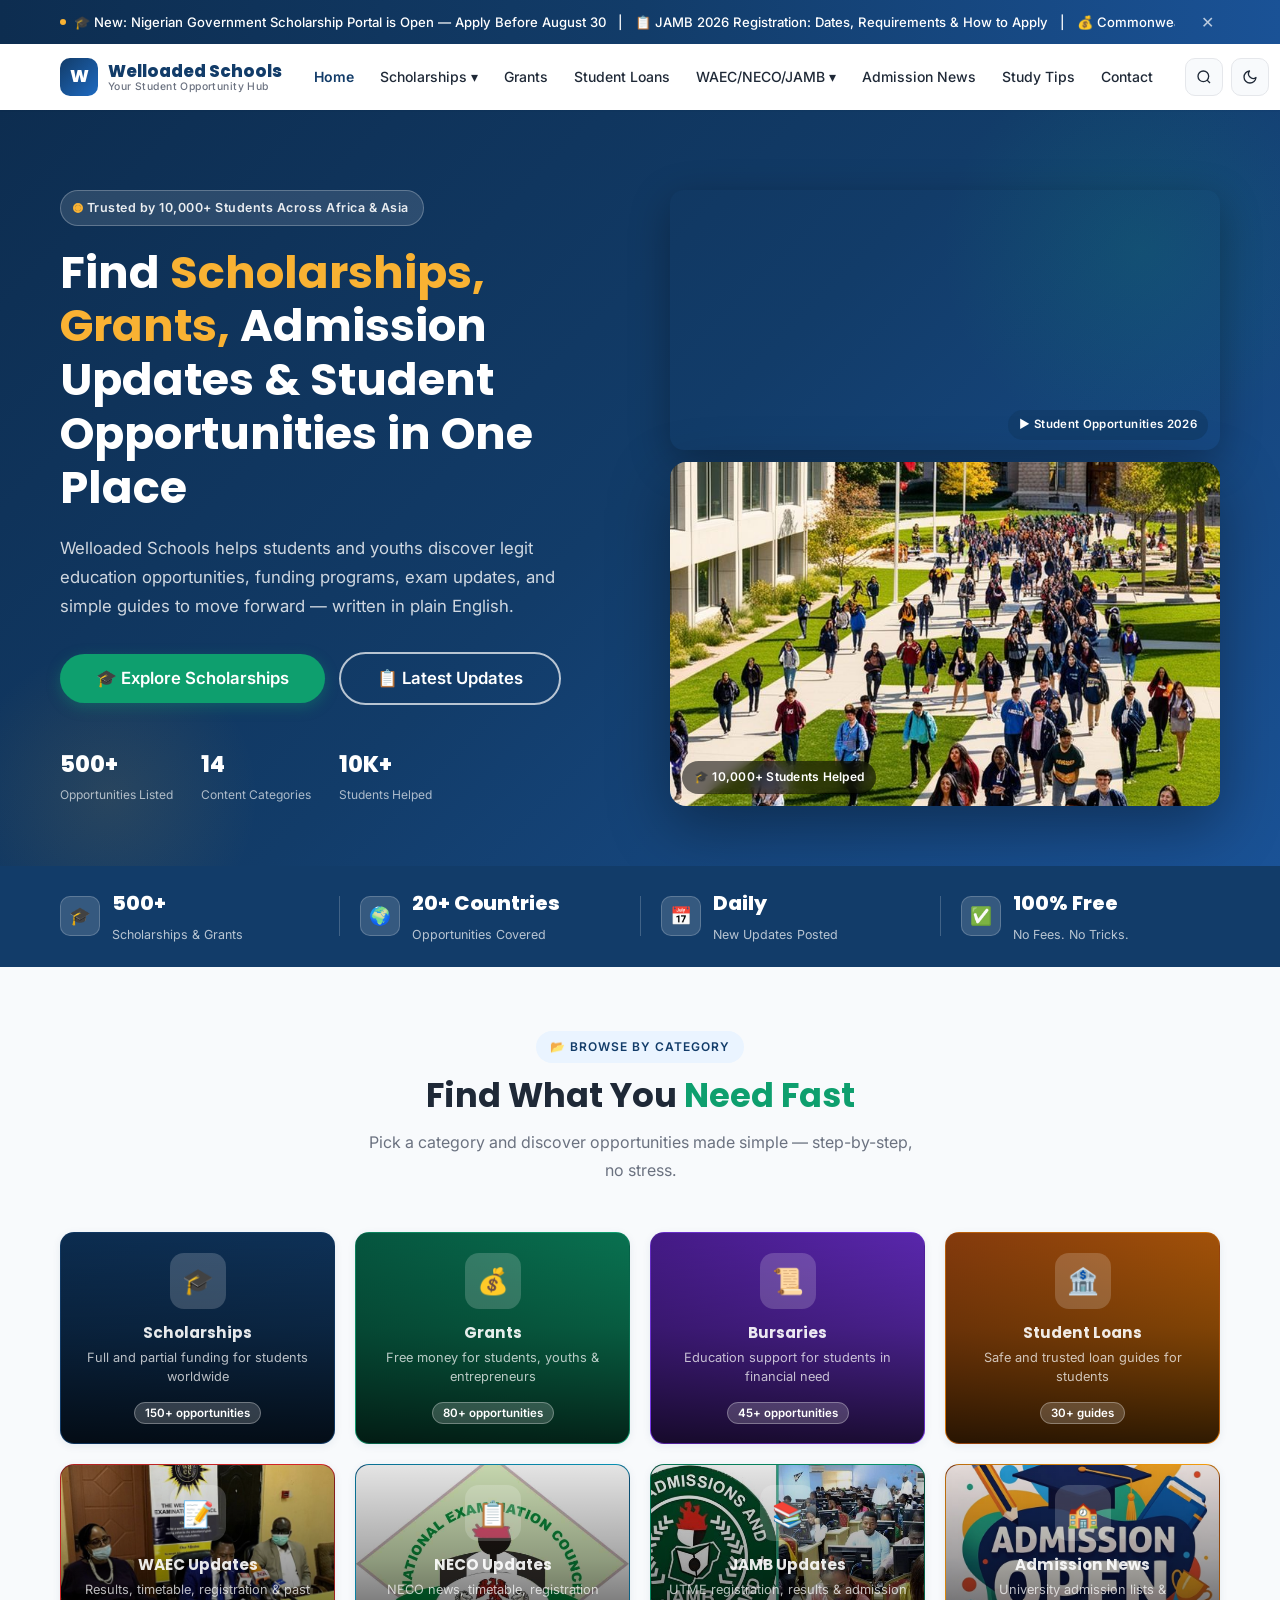
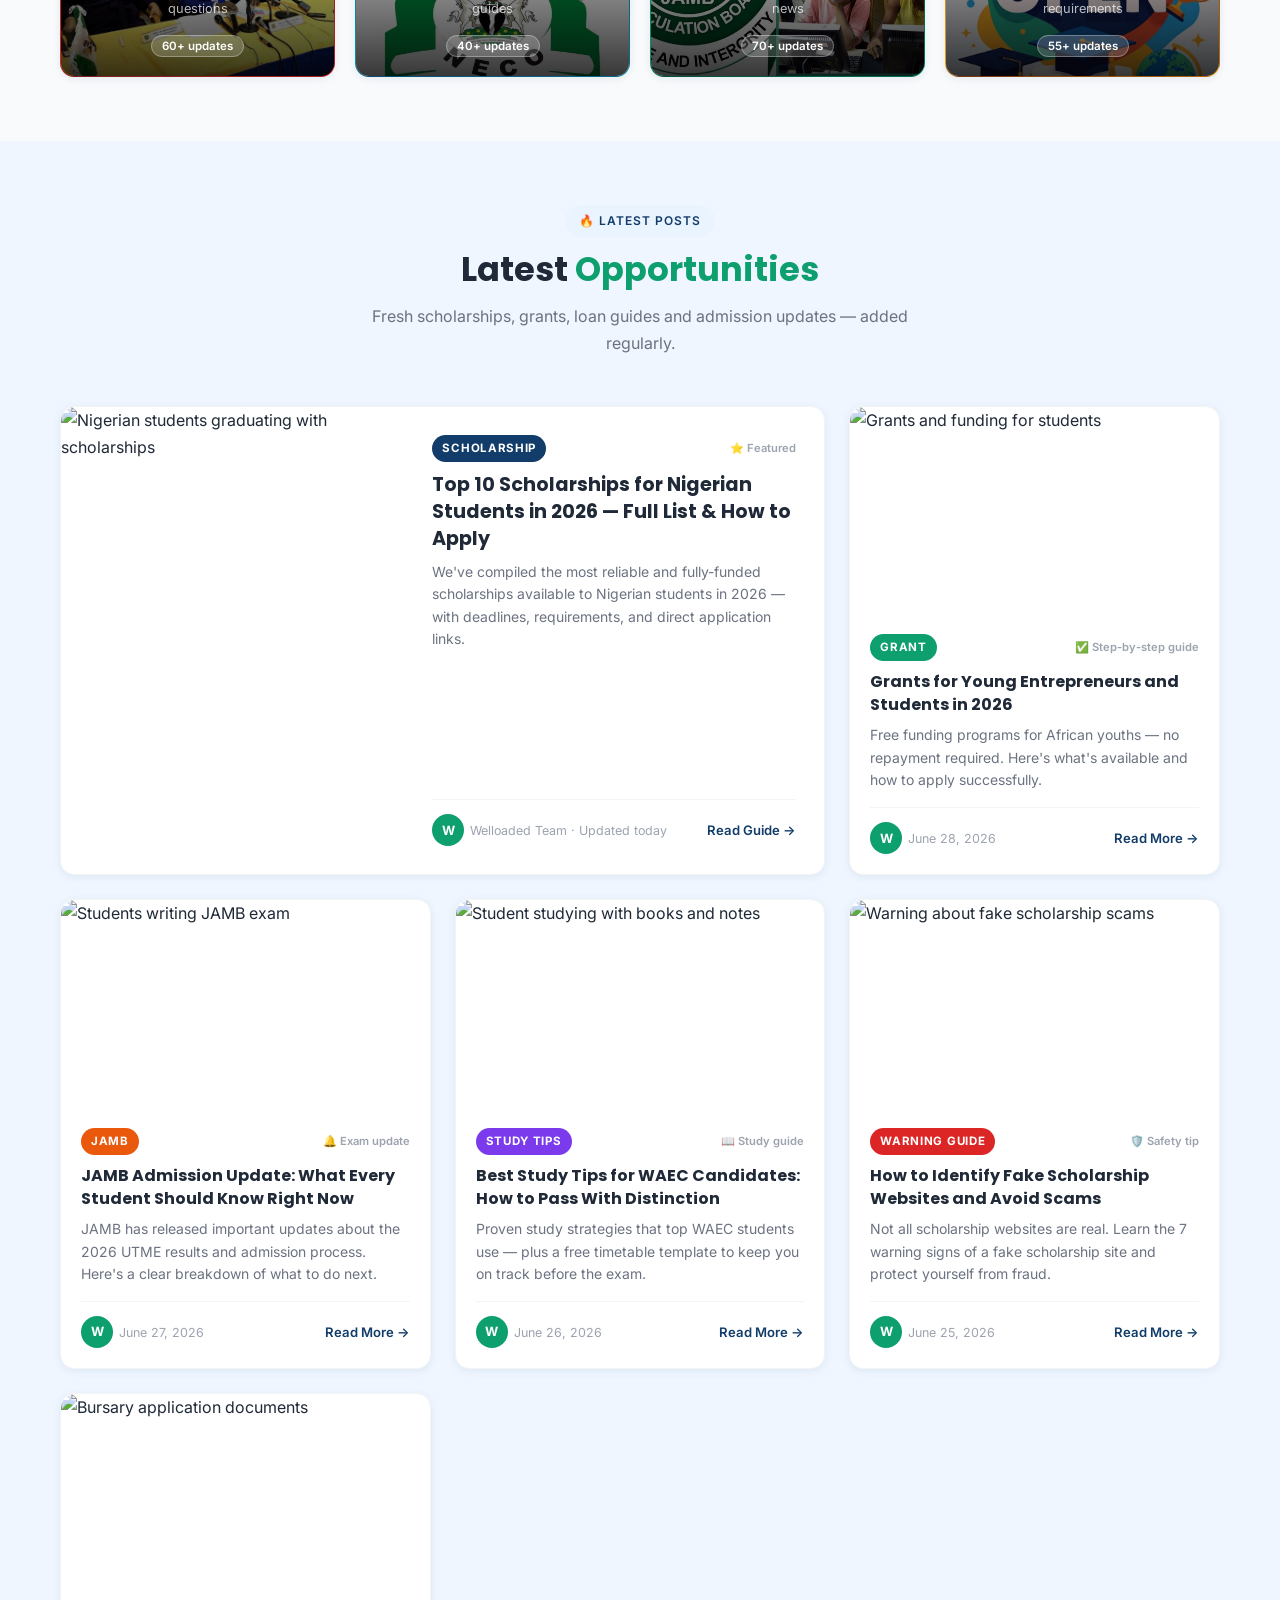
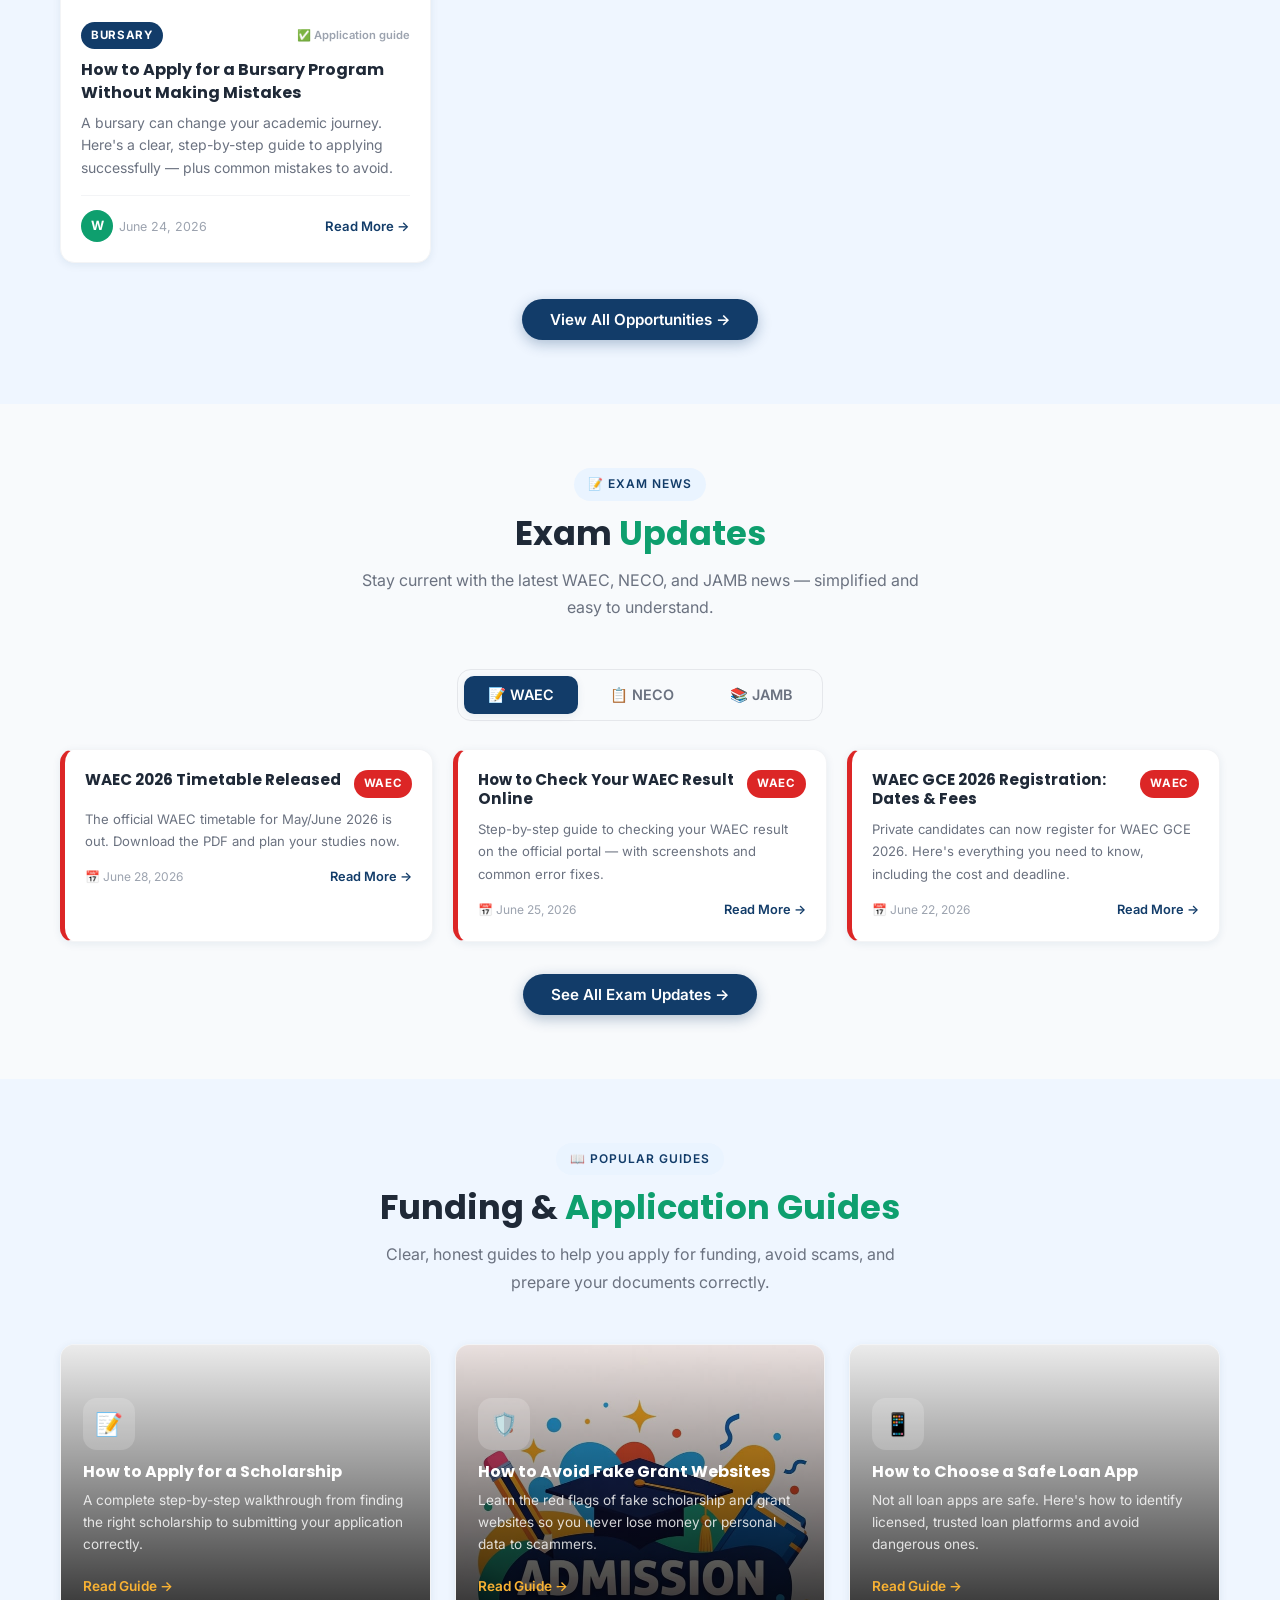
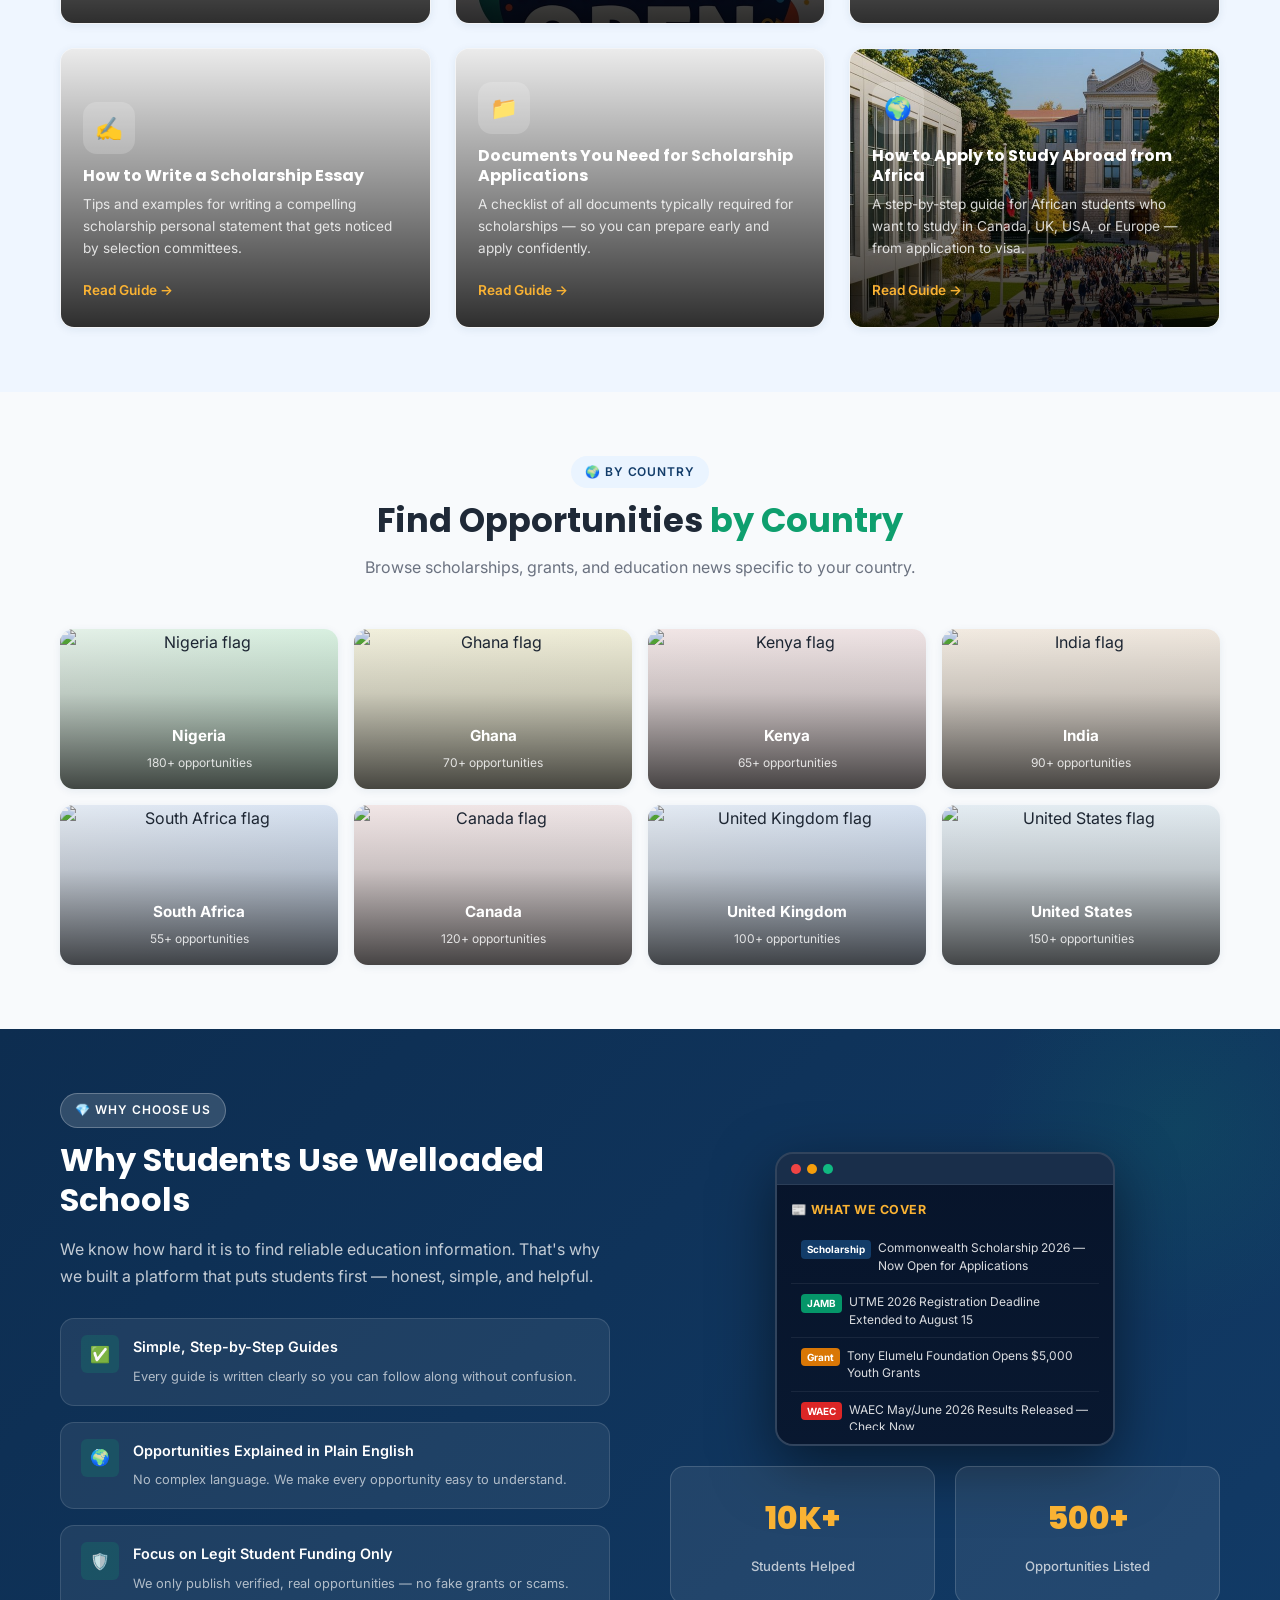
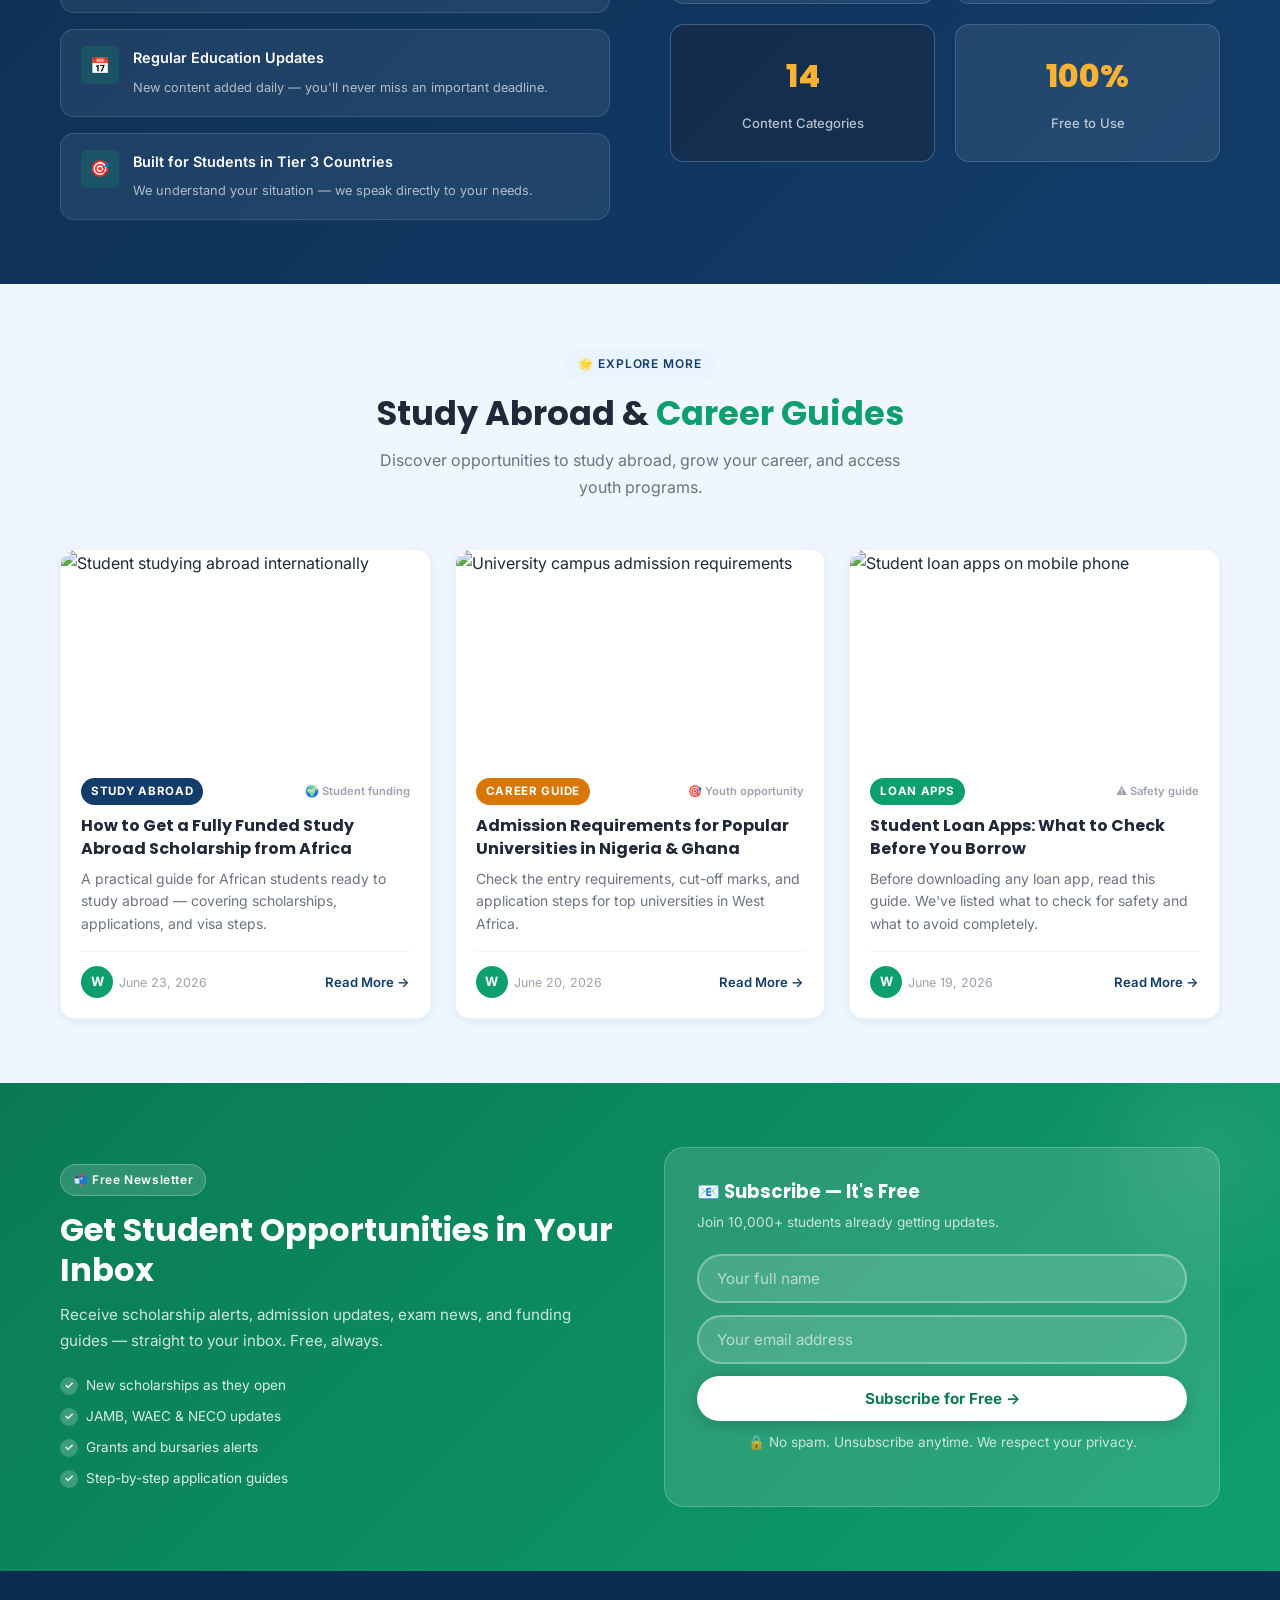
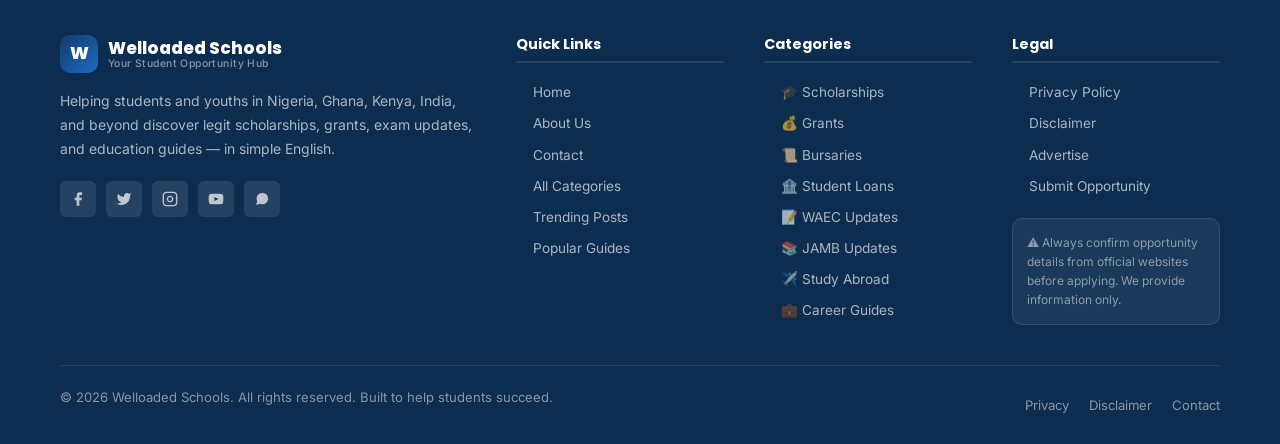
==== commit 99ba09e2: "Phone mockup: play scholarship.mp4 as background with news ticker overlay Co-Authored-By: Claude Son" ====
--- a/index.html
+++ b/index.html
@@ -881,7 +881,9 @@
               <span class="trust-phone-dot"></span>
             </div>
             <div class="trust-phone-screen">
-              <div class="trust-phone-header">📰 Latest Updates</div>
+              <video class="trust-phone-video" autoplay muted loop playsinline><source src="scholarship.mp4" type="video/mp4"></video>
+              <div class="trust-phone-video-overlay"></div>
+              <div class="trust-phone-header">📰 What We Cover</div>
               <div class="trust-phone-ticker-wrap">
                 <div class="trust-phone-ticker">
                   <div class="ticker-item"><span class="ticker-tag scholarship">Scholarship</span> Commonwealth Scholarship 2026 — Now Open for Applications</div>
--- a/css/style.css
+++ b/css/style.css
@@ -1730,6 +1730,31 @@
 
 .trust-phone-screen {
   padding: 14px;
+  position: relative;
+  overflow: hidden;
+}
+
+.trust-phone-video {
+  position: absolute;
+  inset: 0;
+  width: 100%;
+  height: 100%;
+  object-fit: cover;
+  object-position: top;
+  z-index: 0;
+}
+
+.trust-phone-video-overlay {
+  position: absolute;
+  inset: 0;
+  background: linear-gradient(to bottom, rgba(5,15,35,0.72) 0%, rgba(5,15,35,0.55) 100%);
+  z-index: 1;
+}
+
+.trust-phone-header,
+.trust-phone-ticker-wrap {
+  position: relative;
+  z-index: 2;
 }
 
 .trust-phone-header {
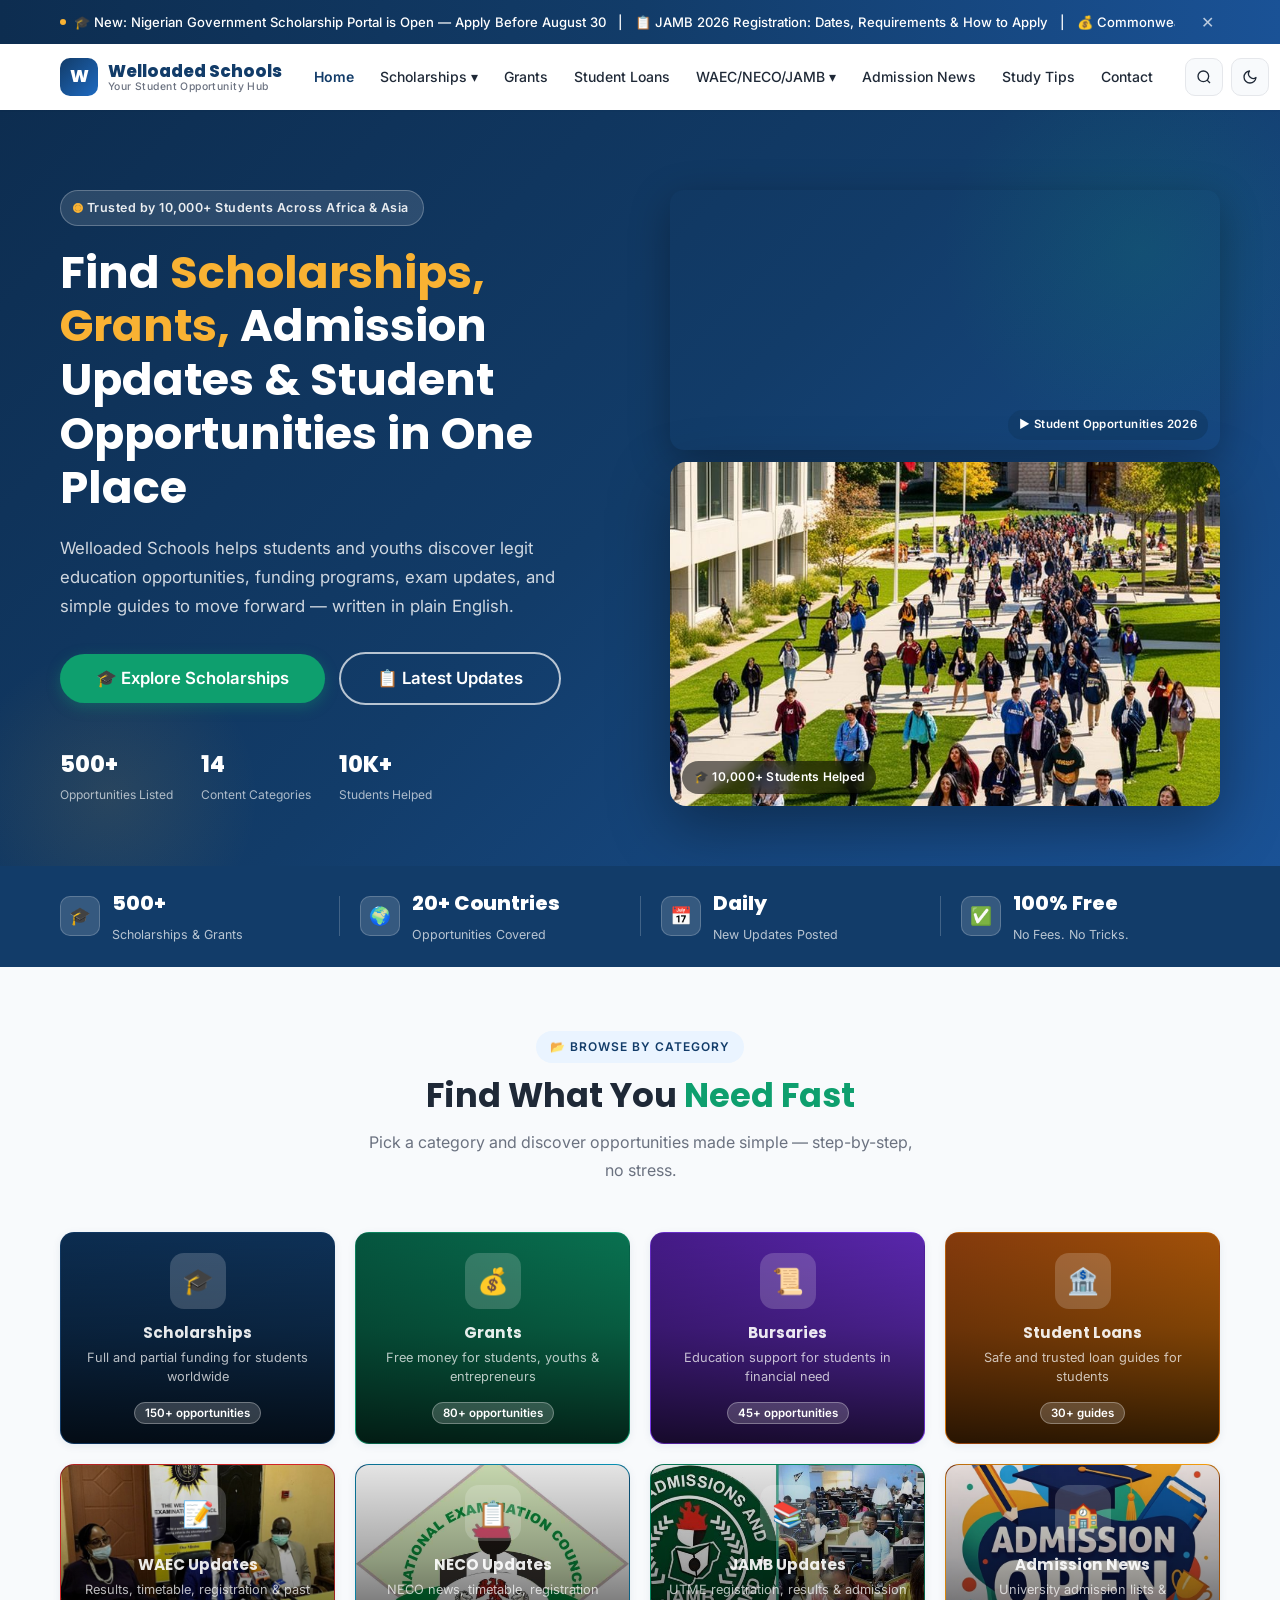
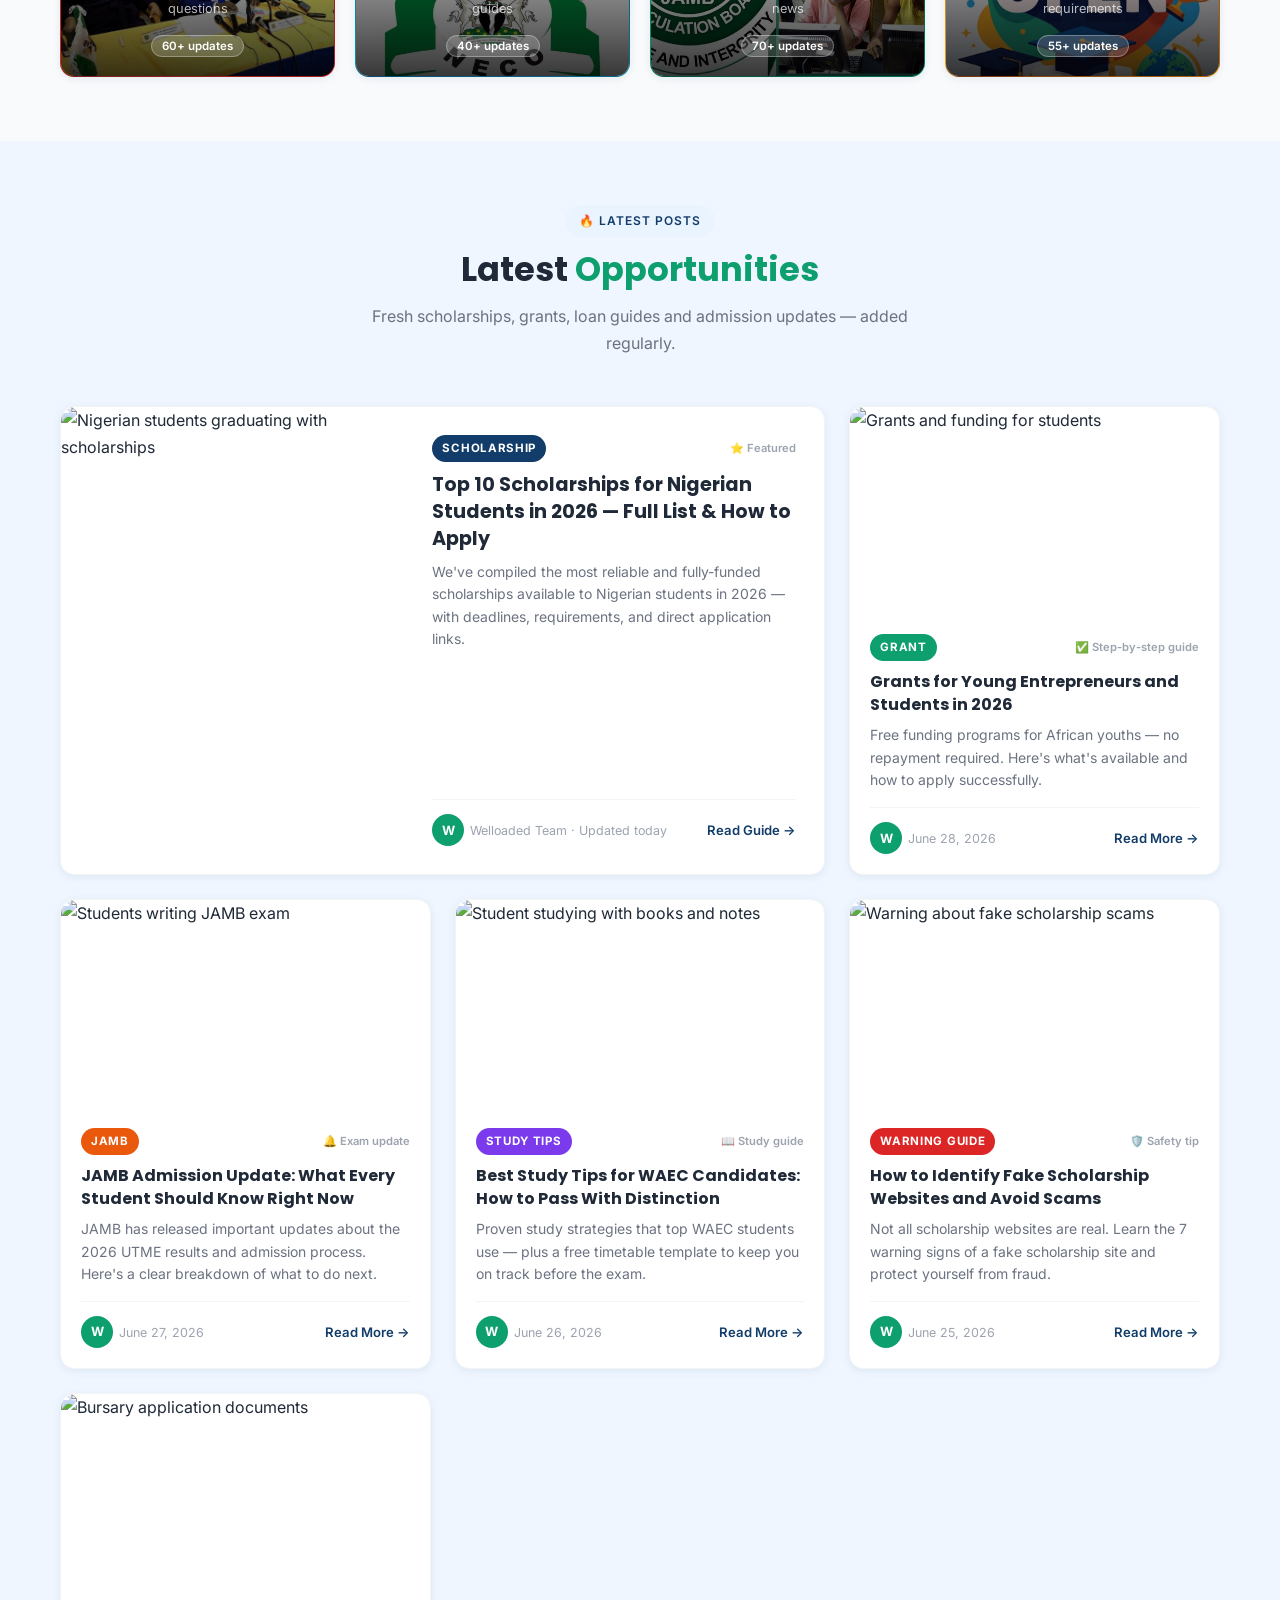
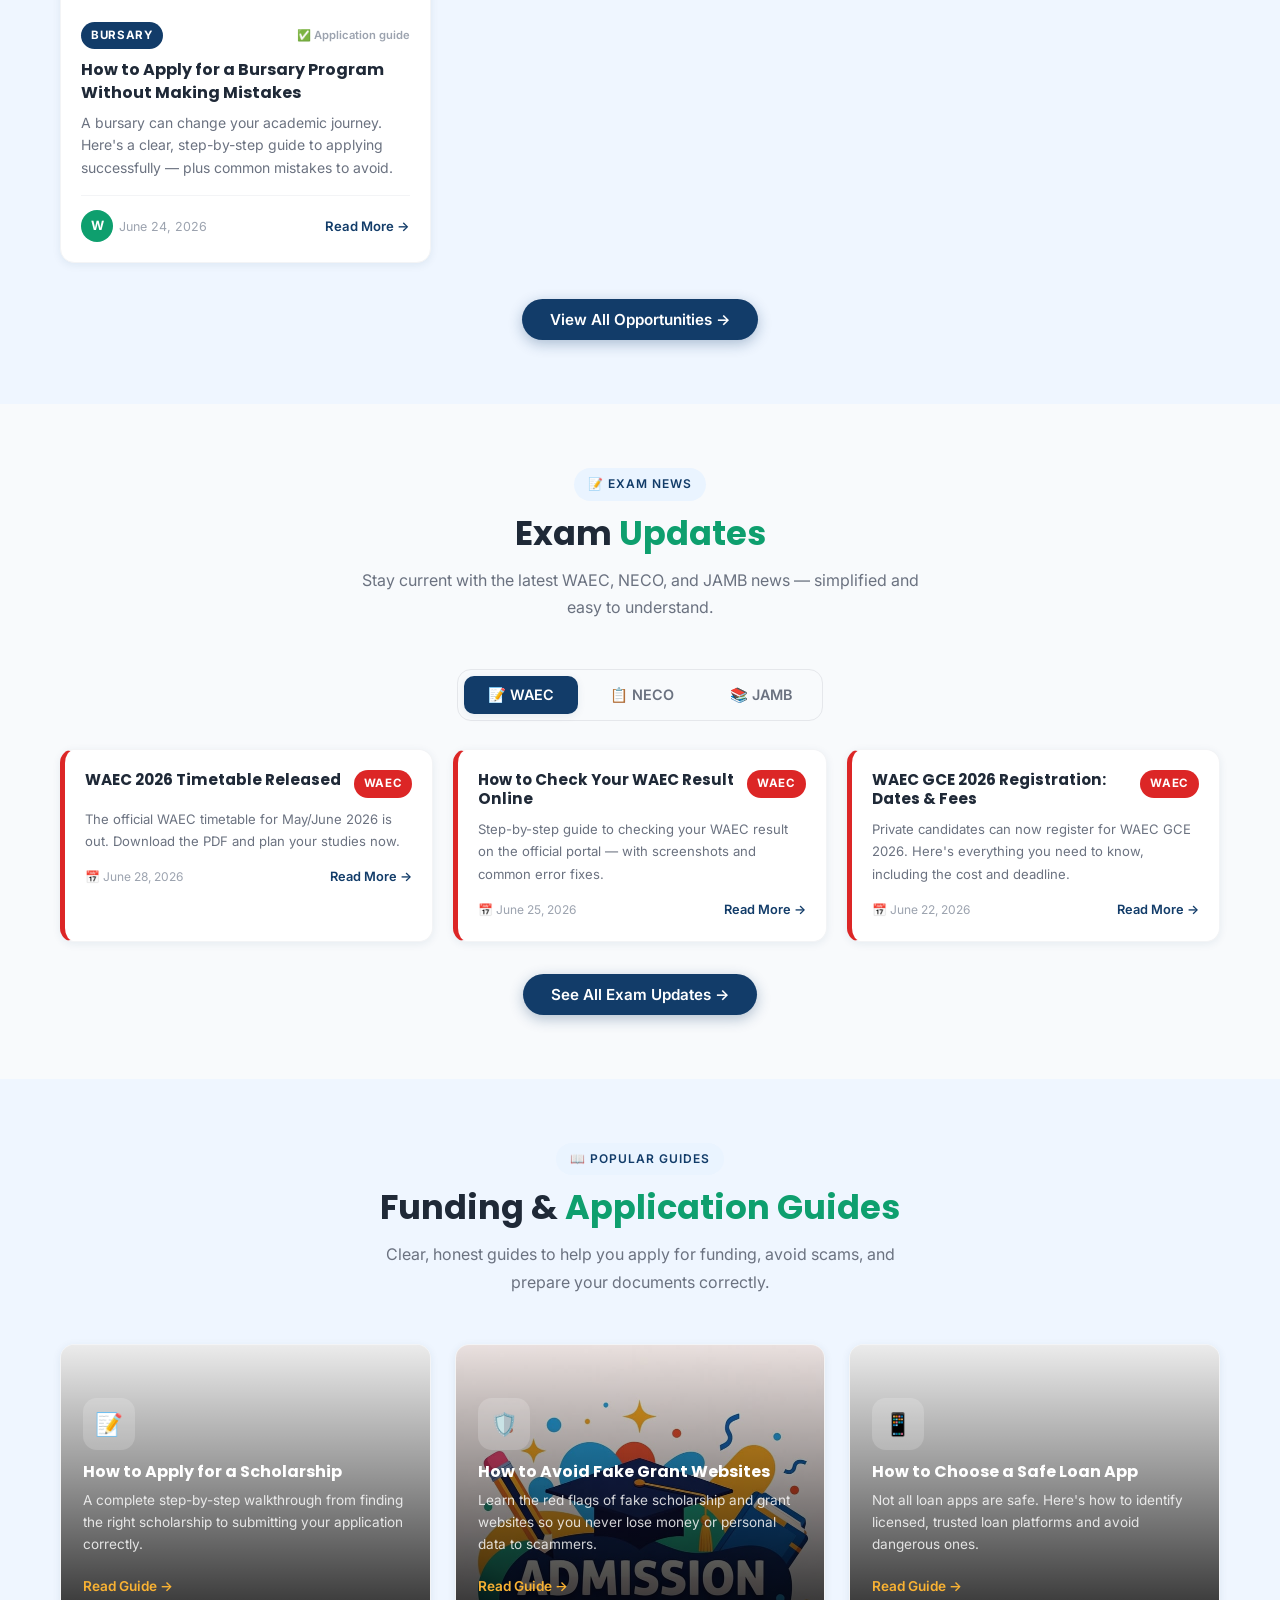
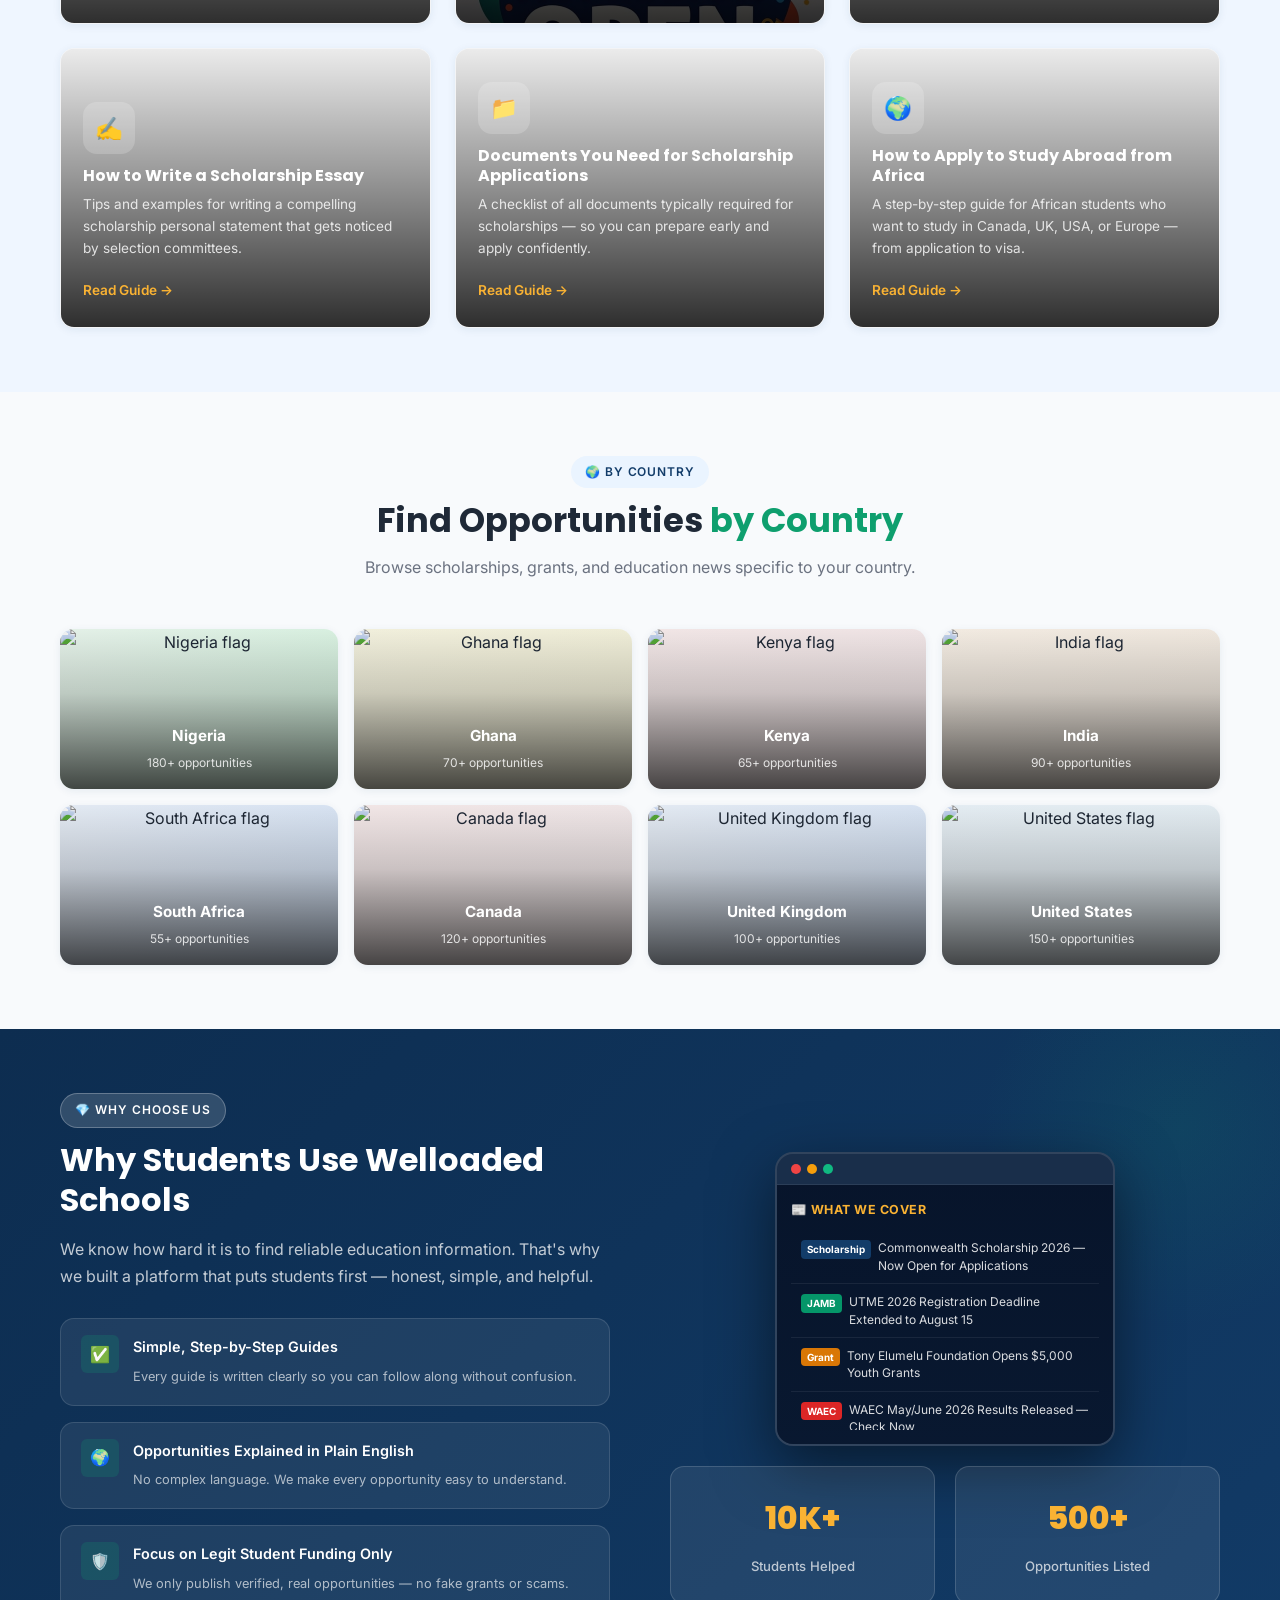
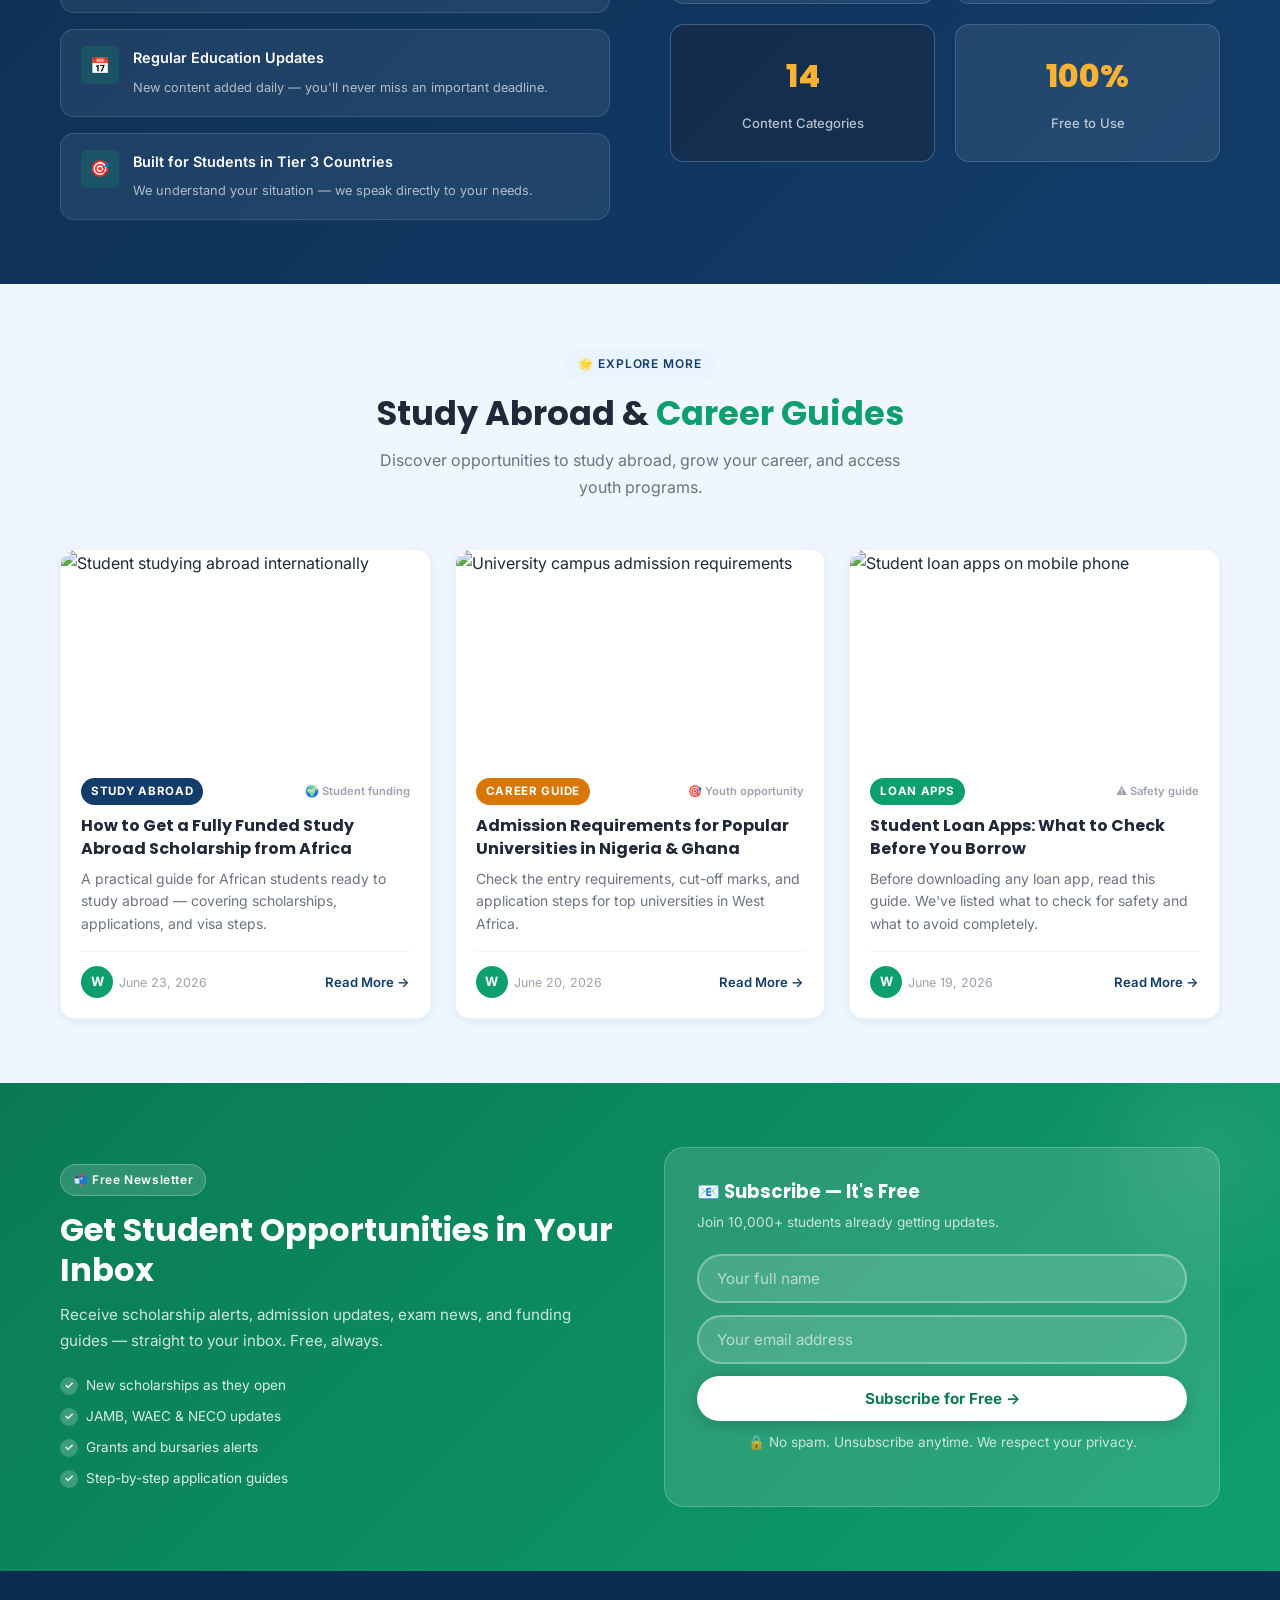
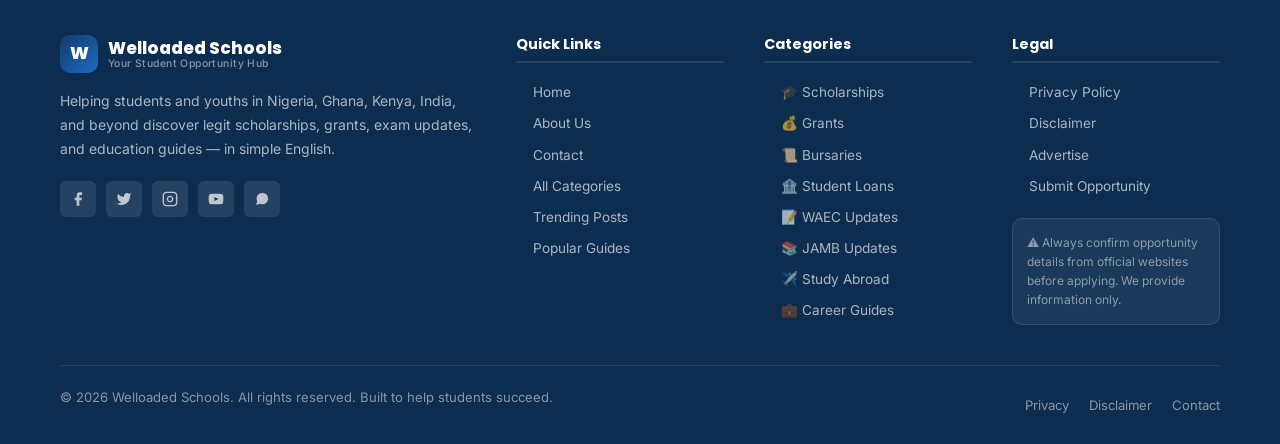
==== commit 55275b92: "Use Content Categories.mp4 in phone mockup; add scholarship essay + studyabroad videos to guide card" ====
--- a/index.html
+++ b/index.html
@@ -710,7 +710,7 @@
       </a>
 
       <a href="blog-post.html" class="guide-card guide-card--media">
-        <video class="guide-bg-media" autoplay muted loop playsinline><source src="scholarships.mp4" type="video/mp4"></video>
+        <video class="guide-bg-media" autoplay muted loop playsinline><source src="scholarship essay.mp4" type="video/mp4"></video>
         <div class="guide-bg-overlay"></div>
         <div class="guide-bg-content">
           <div class="guide-icon">✍️</div>
@@ -732,7 +732,7 @@
       </a>
 
       <a href="blog-post.html" class="guide-card guide-card--media">
-        <img class="guide-bg-media" src="97ac85898fdebfcc4051faac4a7ae50e.jpg" alt="Students on university campus" loading="lazy">
+        <video class="guide-bg-media" autoplay muted loop playsinline><source src="studyabroad.mp4" type="video/mp4"></video>
         <div class="guide-bg-overlay"></div>
         <div class="guide-bg-content">
           <div class="guide-icon">🌍</div>
@@ -881,7 +881,7 @@
               <span class="trust-phone-dot"></span>
             </div>
             <div class="trust-phone-screen">
-              <video class="trust-phone-video" autoplay muted loop playsinline><source src="scholarship.mp4" type="video/mp4"></video>
+              <video class="trust-phone-video" autoplay muted loop playsinline><source src="Content Categories.mp4" type="video/mp4"></video>
               <div class="trust-phone-video-overlay"></div>
               <div class="trust-phone-header">📰 What We Cover</div>
               <div class="trust-phone-ticker-wrap">
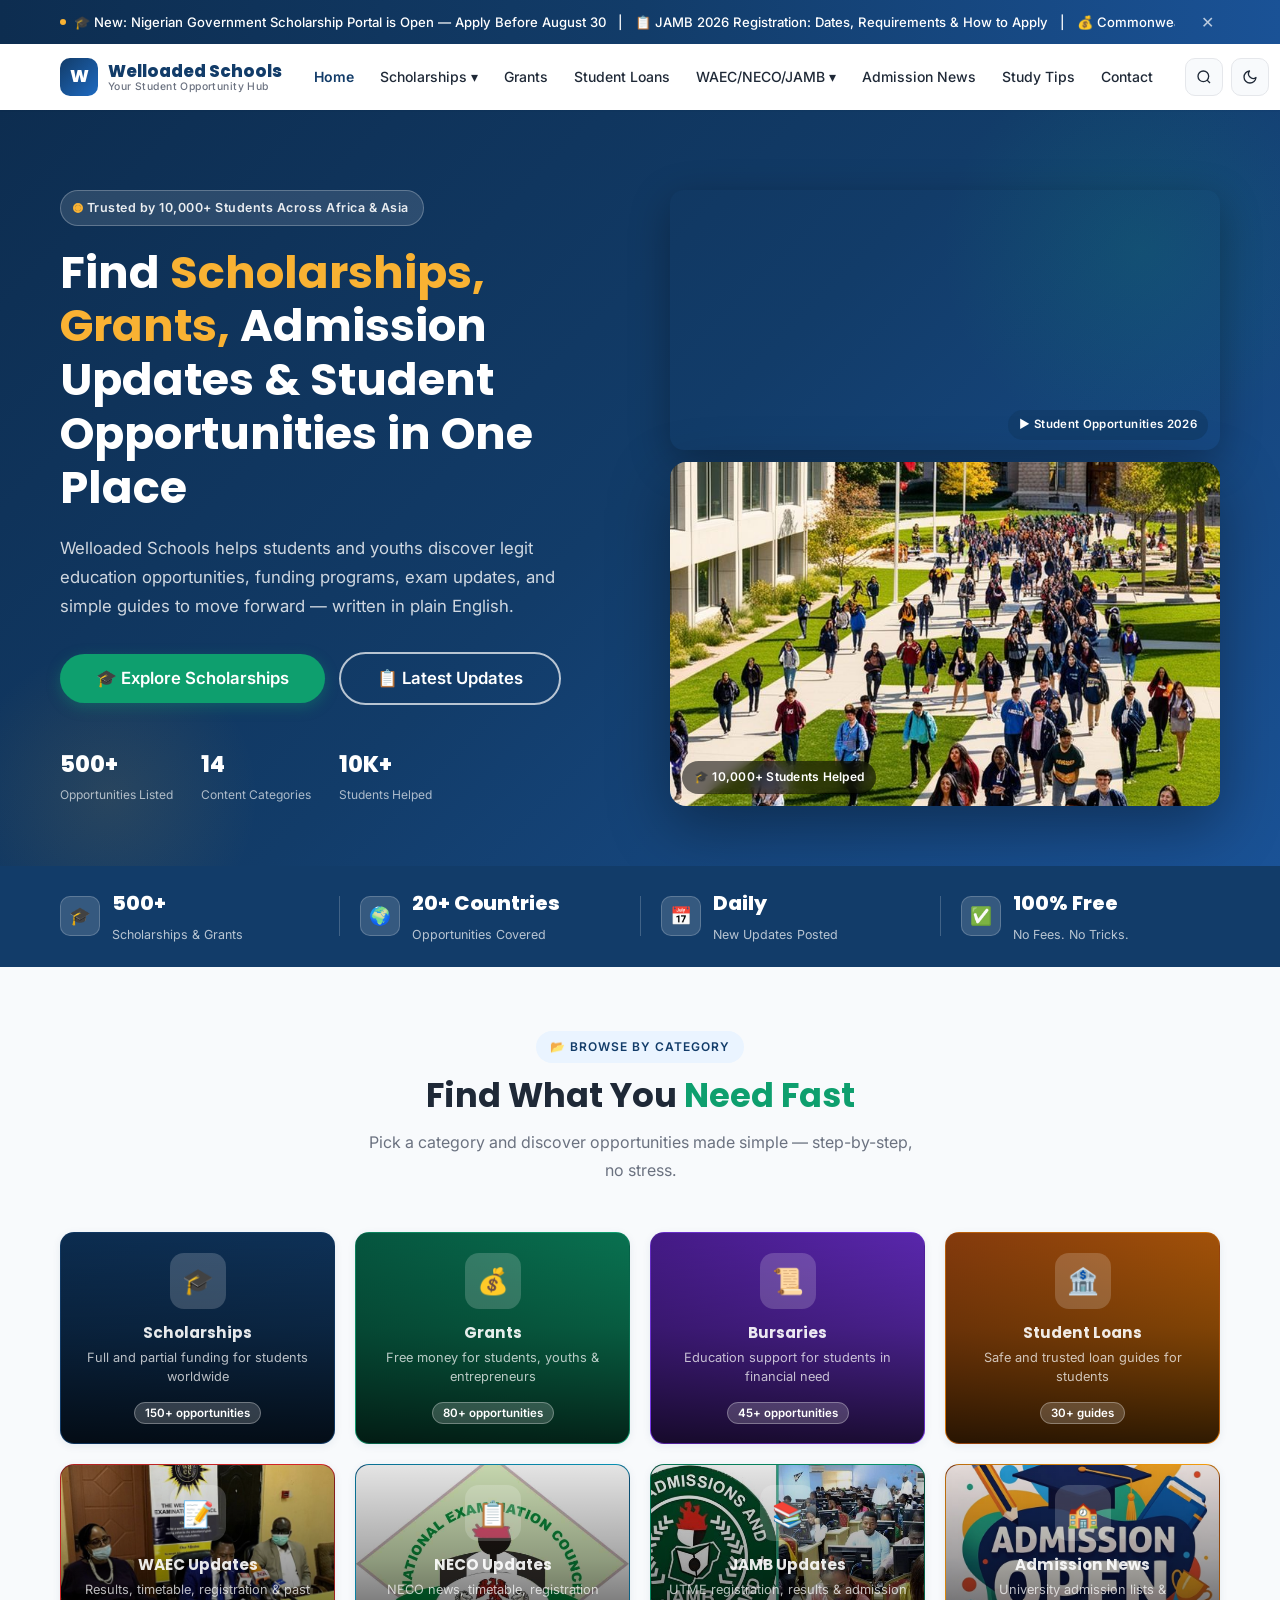
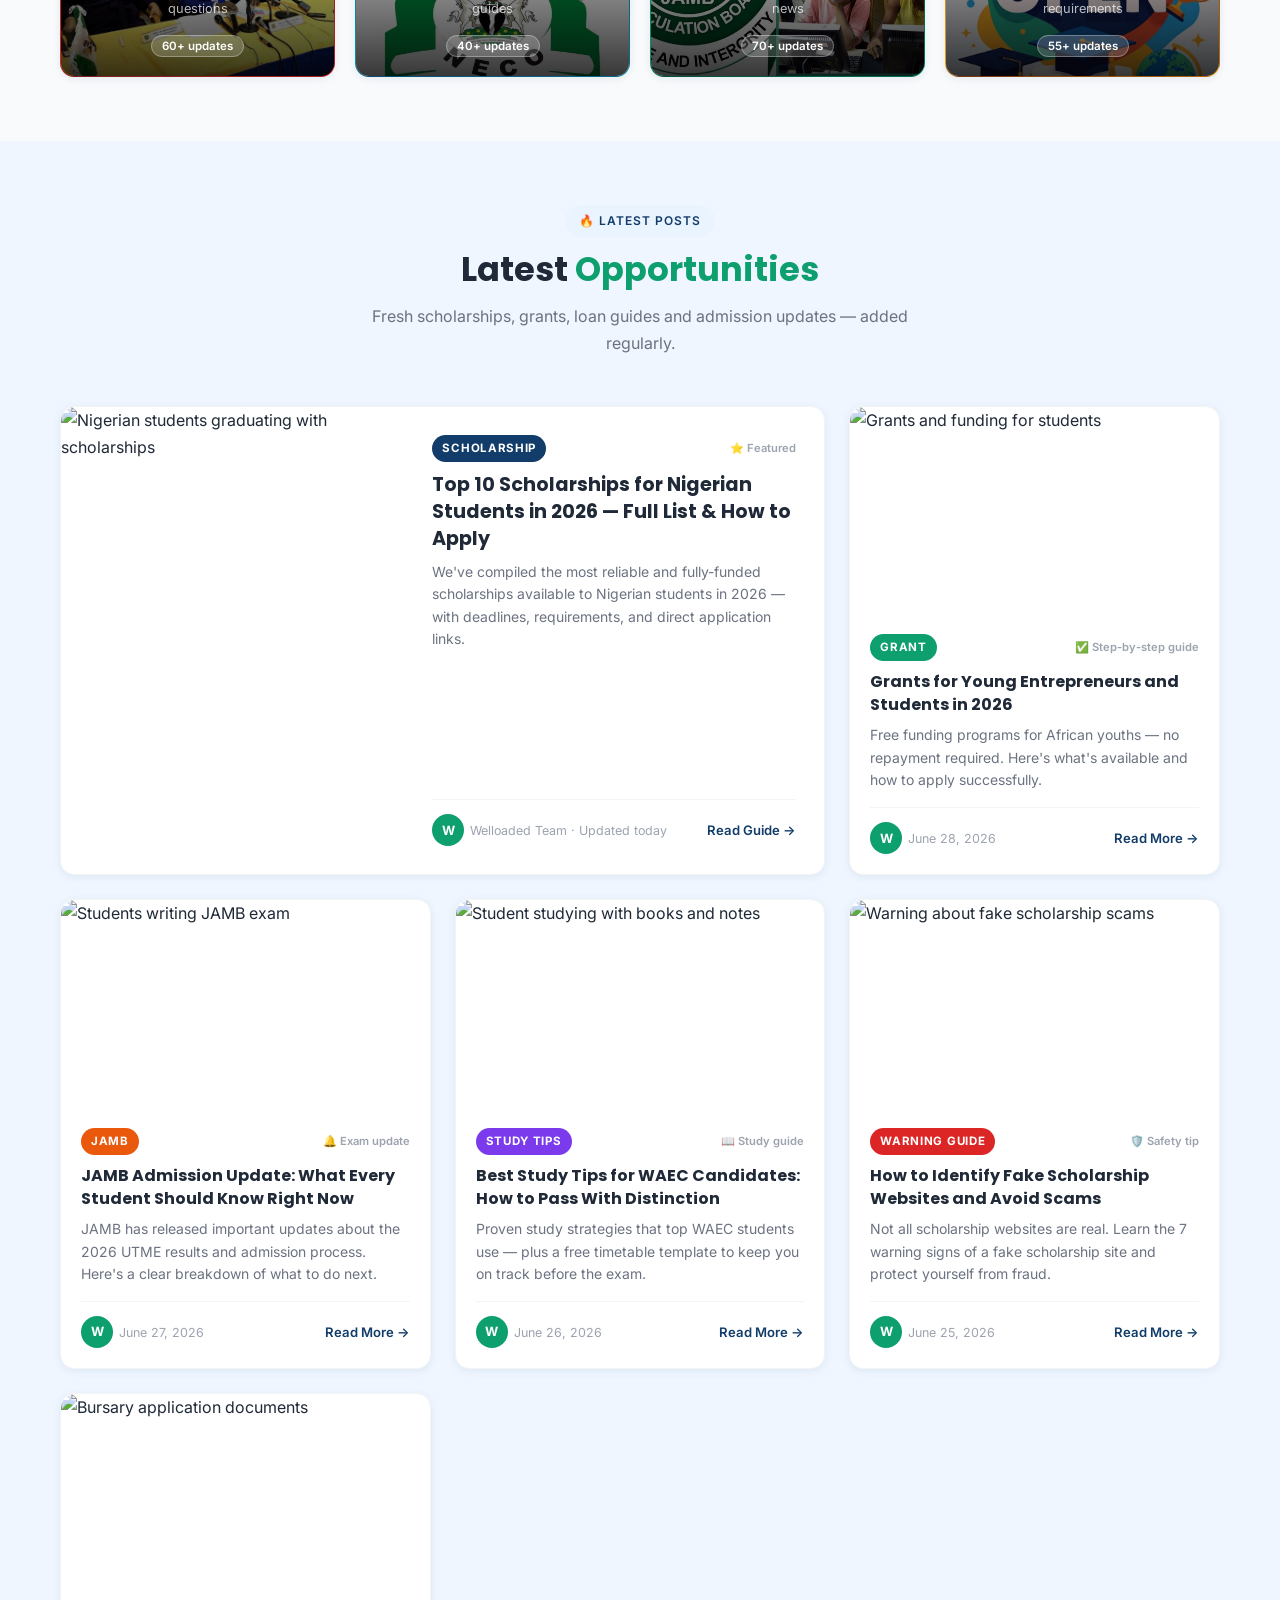
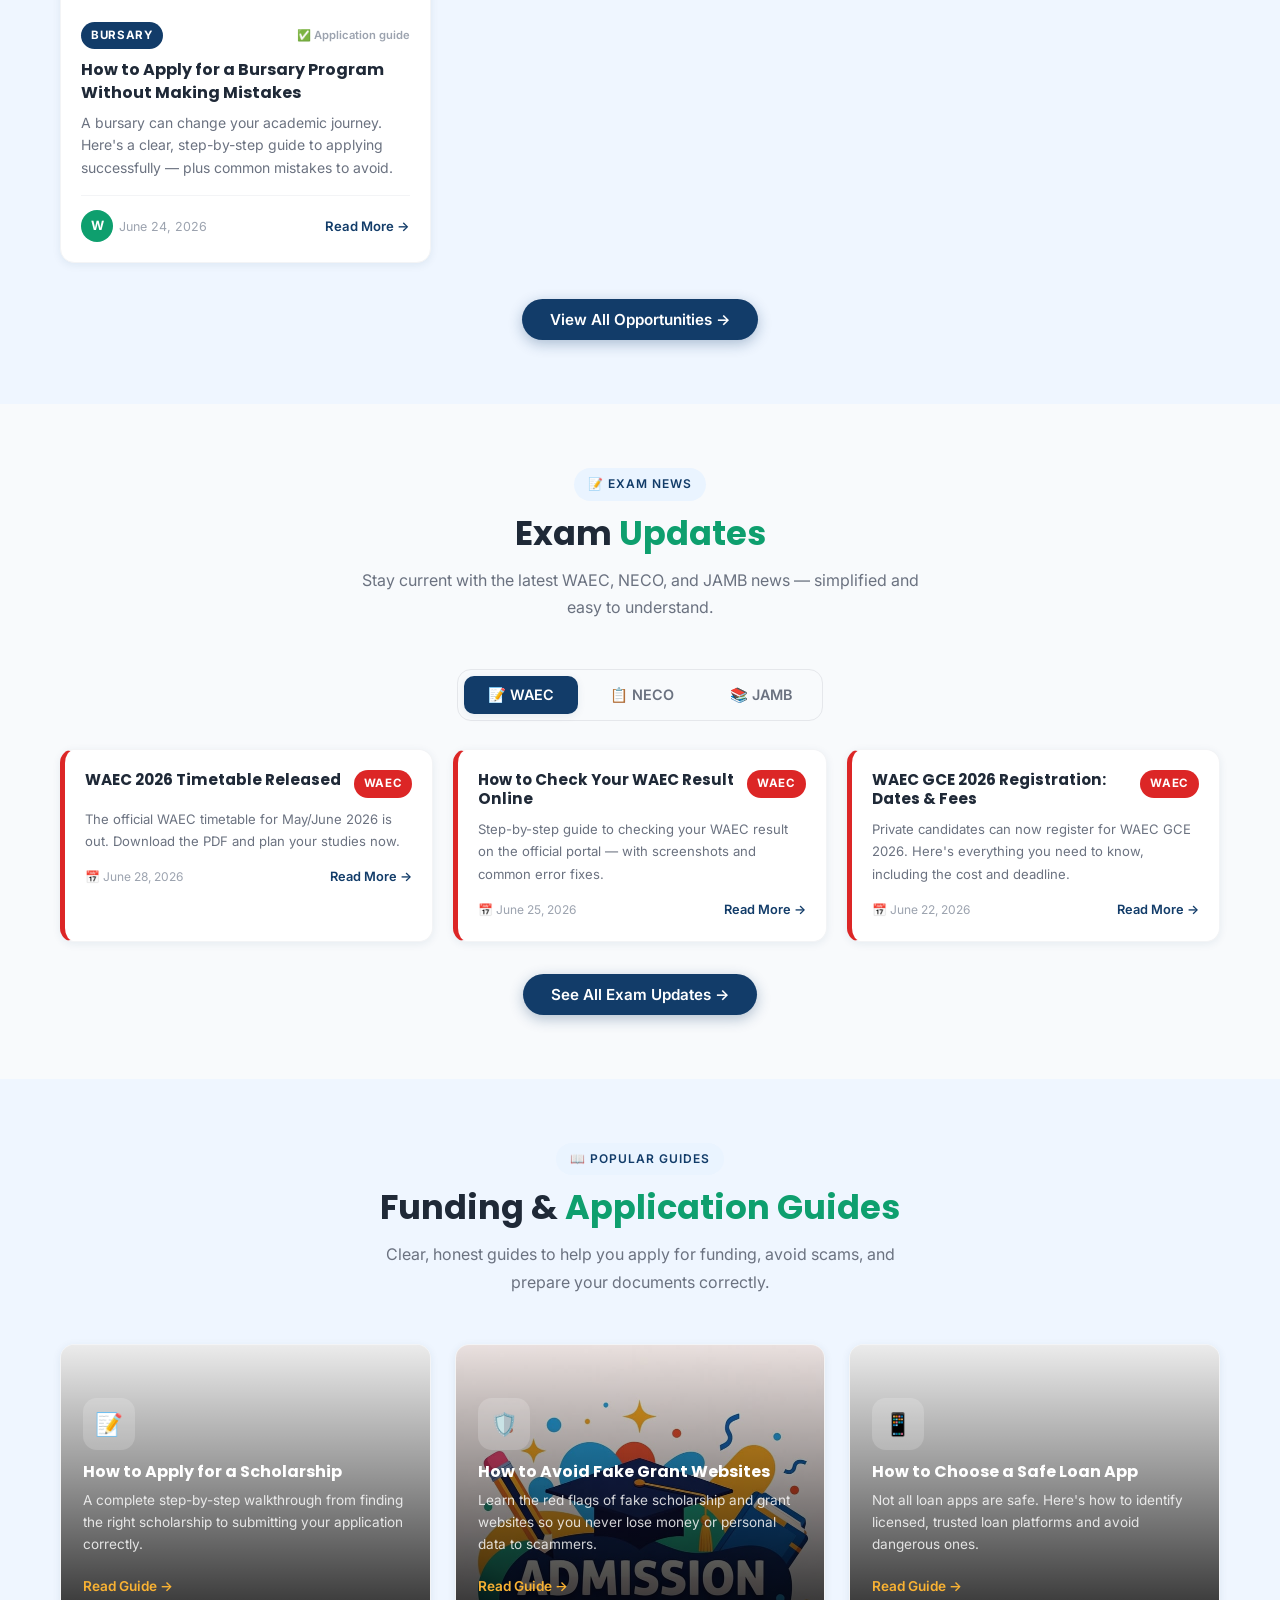
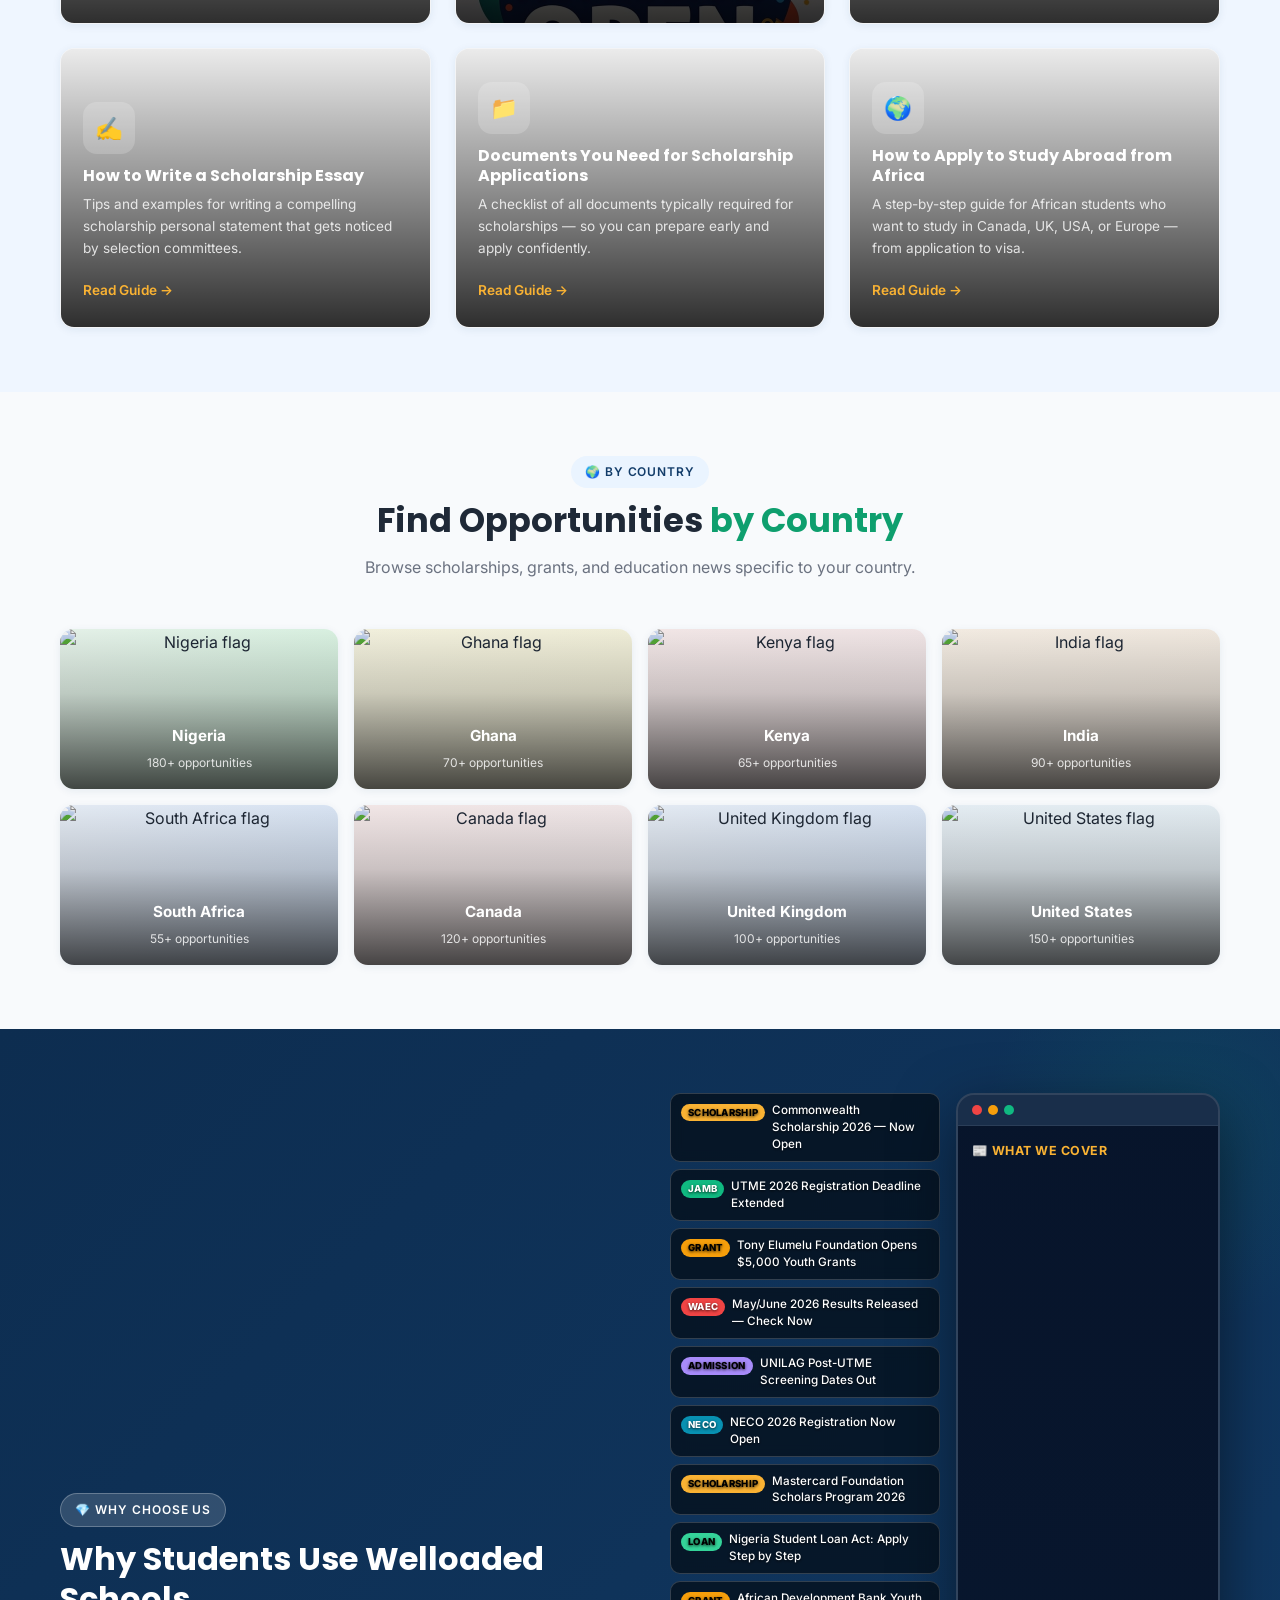
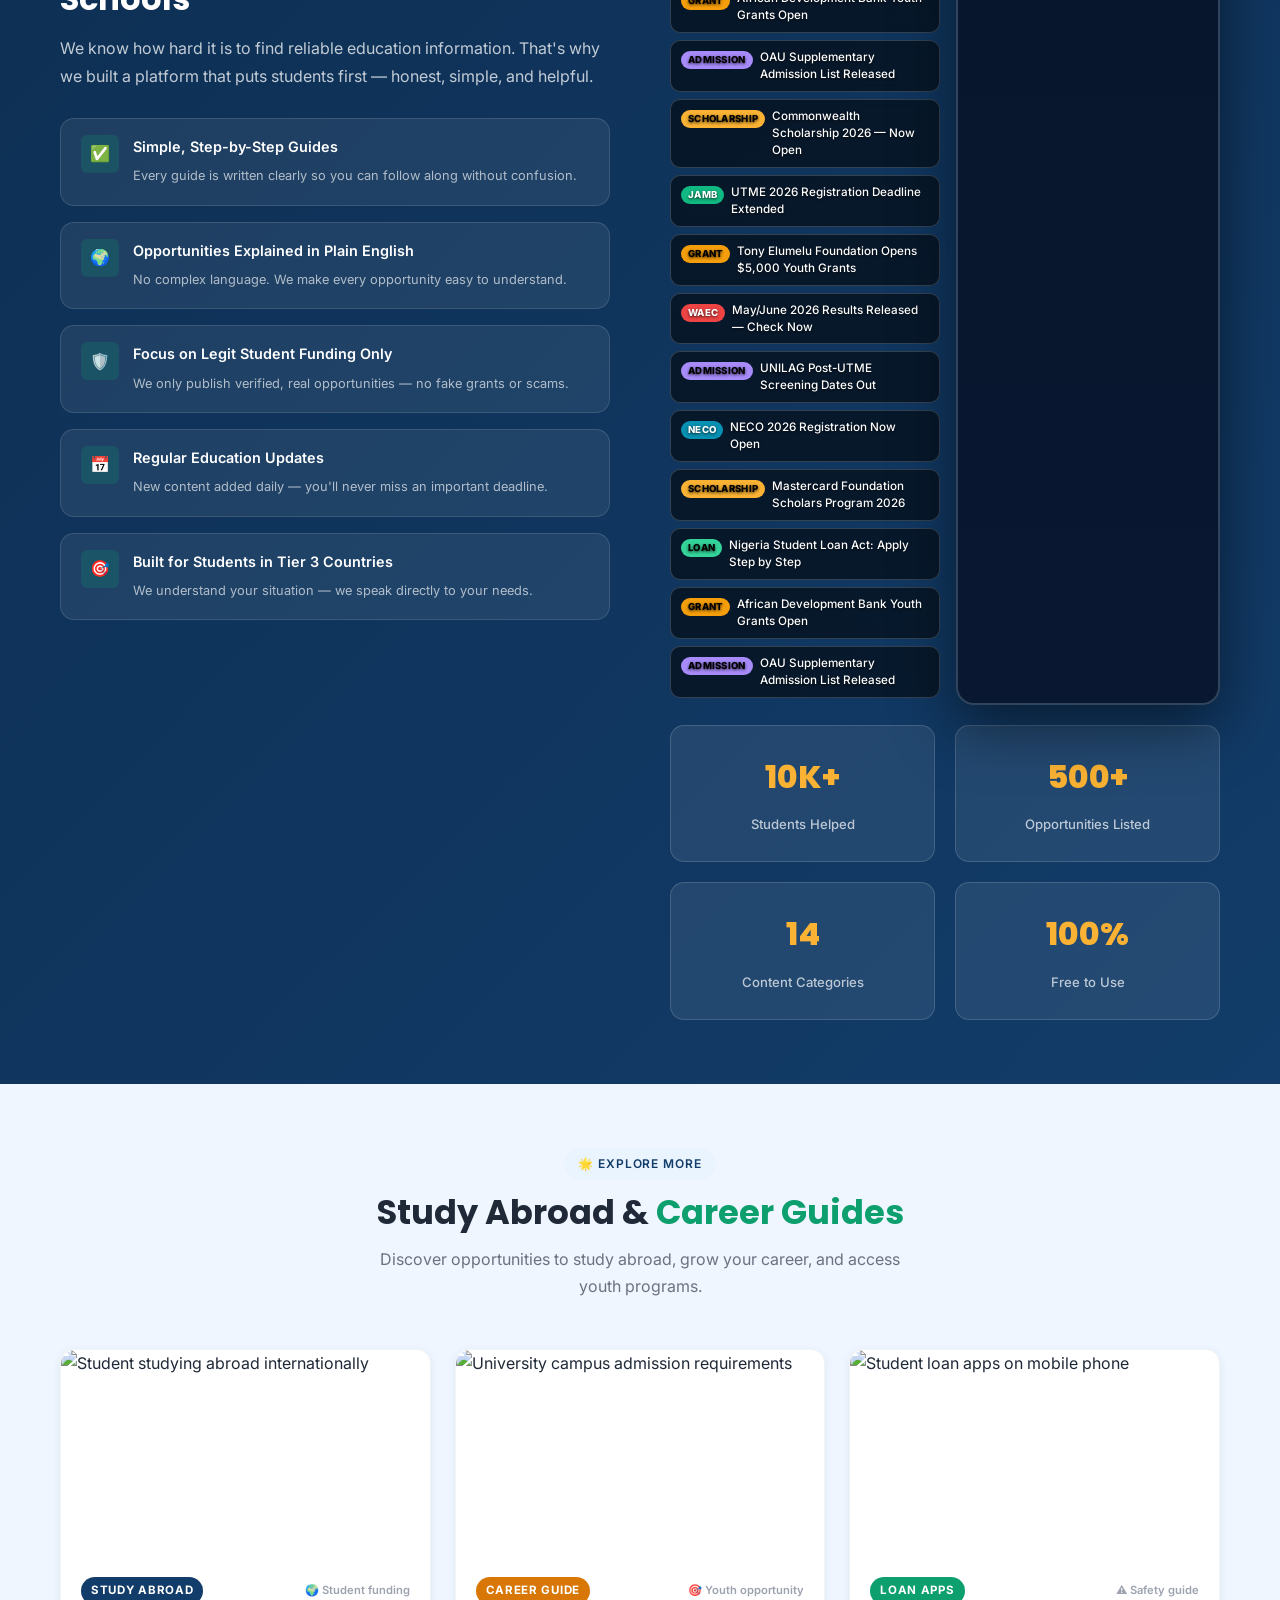
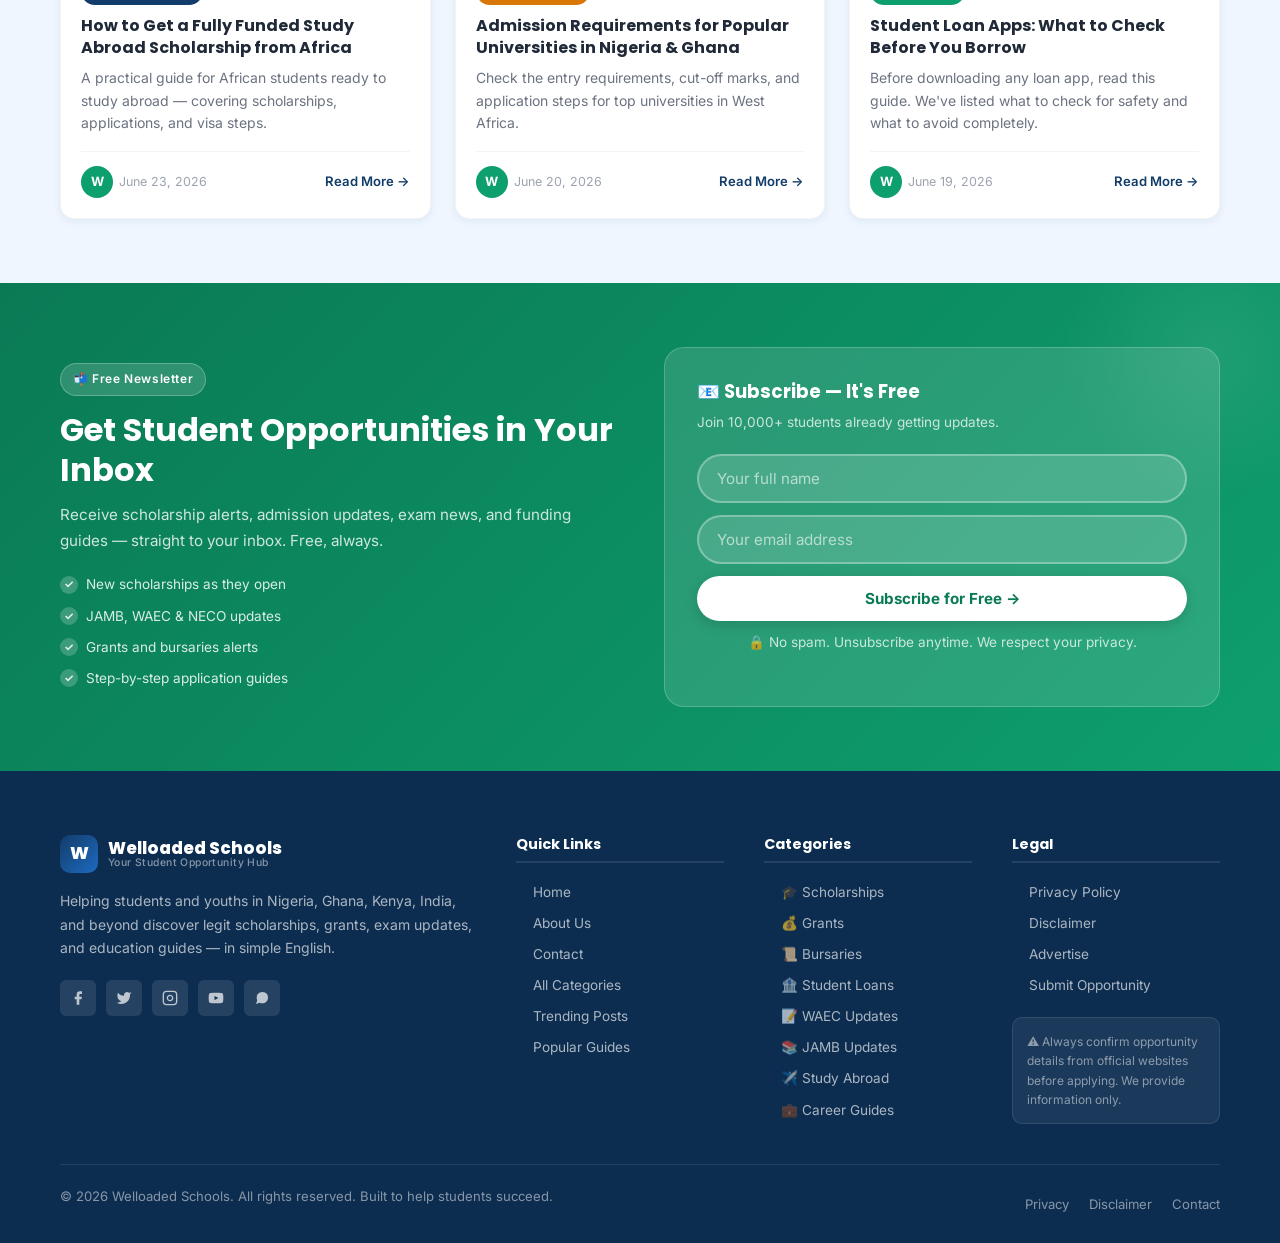
==== commit 20a03d42: "Trust section: news cards left, rotating phone right, side by side layout Co-Authored-By: Claude Son" ====
--- a/index.html
+++ b/index.html
@@ -872,45 +872,52 @@
       </div>
       <div class="trust-right">
 
-        <!-- Phone mockup with rolling news -->
-        <div class="trust-phone-wrap">
-          <div class="trust-phone">
-            <div class="trust-phone-bar">
-              <span class="trust-phone-dot"></span>
-              <span class="trust-phone-dot"></span>
-              <span class="trust-phone-dot"></span>
-            </div>
-            <div class="trust-phone-screen">
-              <video class="trust-phone-video" autoplay muted loop playsinline><source src="Content Categories.mp4" type="video/mp4"></video>
-              <div class="trust-phone-video-overlay"></div>
-              <div class="trust-phone-header">📰 What We Cover</div>
-              <div class="trust-phone-ticker-wrap">
-                <div class="trust-phone-ticker">
-                  <div class="ticker-item"><span class="ticker-tag scholarship">Scholarship</span> Commonwealth Scholarship 2026 — Now Open for Applications</div>
-                  <div class="ticker-item"><span class="ticker-tag jamb">JAMB</span> UTME 2026 Registration Deadline Extended to August 15</div>
-                  <div class="ticker-item"><span class="ticker-tag grant">Grant</span> Tony Elumelu Foundation Opens $5,000 Youth Grants</div>
-                  <div class="ticker-item"><span class="ticker-tag waec">WAEC</span> WAEC May/June 2026 Results Released — Check Now</div>
-                  <div class="ticker-item"><span class="ticker-tag admission">Admission</span> UNILAG Post-UTME Screening Dates Announced</div>
-                  <div class="ticker-item"><span class="ticker-tag neco">NECO</span> NECO 2026 Registration Now Open for Schools</div>
-                  <div class="ticker-item"><span class="ticker-tag scholarship">Scholarship</span> Mastercard Foundation Scholars Program 2026 — Apply Now</div>
-                  <div class="ticker-item"><span class="ticker-tag loan">Loan</span> Nigeria Student Loan Act: How to Apply Step by Step</div>
-                  <div class="ticker-item"><span class="ticker-tag grant">Grant</span> African Development Bank Youth Empowerment Grants Open</div>
-                  <div class="ticker-item"><span class="ticker-tag admission">Admission</span> OAU Supplementary Admission List Released — Check Yours</div>
-                  <!-- duplicate for seamless loop -->
-                  <div class="ticker-item"><span class="ticker-tag scholarship">Scholarship</span> Commonwealth Scholarship 2026 — Now Open for Applications</div>
-                  <div class="ticker-item"><span class="ticker-tag jamb">JAMB</span> UTME 2026 Registration Deadline Extended to August 15</div>
-                  <div class="ticker-item"><span class="ticker-tag grant">Grant</span> Tony Elumelu Foundation Opens $5,000 Youth Grants</div>
-                  <div class="ticker-item"><span class="ticker-tag waec">WAEC</span> WAEC May/June 2026 Results Released — Check Now</div>
-                  <div class="ticker-item"><span class="ticker-tag admission">Admission</span> UNILAG Post-UTME Screening Dates Announced</div>
-                  <div class="ticker-item"><span class="ticker-tag neco">NECO</span> NECO 2026 Registration Now Open for Schools</div>
-                  <div class="ticker-item"><span class="ticker-tag scholarship">Scholarship</span> Mastercard Foundation Scholars Program 2026 — Apply Now</div>
-                  <div class="ticker-item"><span class="ticker-tag loan">Loan</span> Nigeria Student Loan Act: How to Apply Step by Step</div>
-                  <div class="ticker-item"><span class="ticker-tag grant">Grant</span> African Development Bank Youth Empowerment Grants Open</div>
-                  <div class="ticker-item"><span class="ticker-tag admission">Admission</span> OAU Supplementary Admission List Released — Check Yours</div>
-                </div>
+        <!-- Top: floating cards (left) + rotating phone (right) -->
+        <div class="trust-media-row">
+
+          <!-- Scrolling news cards -->
+          <div class="trust-floating-cards">
+            <div class="trust-floating-cards-inner">
+              <div class="ticker-item"><span class="ticker-tag scholarship">Scholarship</span> Commonwealth Scholarship 2026 — Now Open</div>
+              <div class="ticker-item"><span class="ticker-tag jamb">JAMB</span> UTME 2026 Registration Deadline Extended</div>
+              <div class="ticker-item"><span class="ticker-tag grant">Grant</span> Tony Elumelu Foundation Opens $5,000 Youth Grants</div>
+              <div class="ticker-item"><span class="ticker-tag waec">WAEC</span> May/June 2026 Results Released — Check Now</div>
+              <div class="ticker-item"><span class="ticker-tag admission">Admission</span> UNILAG Post-UTME Screening Dates Out</div>
+              <div class="ticker-item"><span class="ticker-tag neco">NECO</span> NECO 2026 Registration Now Open</div>
+              <div class="ticker-item"><span class="ticker-tag scholarship">Scholarship</span> Mastercard Foundation Scholars Program 2026</div>
+              <div class="ticker-item"><span class="ticker-tag loan">Loan</span> Nigeria Student Loan Act: Apply Step by Step</div>
+              <div class="ticker-item"><span class="ticker-tag grant">Grant</span> African Development Bank Youth Grants Open</div>
+              <div class="ticker-item"><span class="ticker-tag admission">Admission</span> OAU Supplementary Admission List Released</div>
+              <!-- duplicate for seamless loop -->
+              <div class="ticker-item"><span class="ticker-tag scholarship">Scholarship</span> Commonwealth Scholarship 2026 — Now Open</div>
+              <div class="ticker-item"><span class="ticker-tag jamb">JAMB</span> UTME 2026 Registration Deadline Extended</div>
+              <div class="ticker-item"><span class="ticker-tag grant">Grant</span> Tony Elumelu Foundation Opens $5,000 Youth Grants</div>
+              <div class="ticker-item"><span class="ticker-tag waec">WAEC</span> May/June 2026 Results Released — Check Now</div>
+              <div class="ticker-item"><span class="ticker-tag admission">Admission</span> UNILAG Post-UTME Screening Dates Out</div>
+              <div class="ticker-item"><span class="ticker-tag neco">NECO</span> NECO 2026 Registration Now Open</div>
+              <div class="ticker-item"><span class="ticker-tag scholarship">Scholarship</span> Mastercard Foundation Scholars Program 2026</div>
+              <div class="ticker-item"><span class="ticker-tag loan">Loan</span> Nigeria Student Loan Act: Apply Step by Step</div>
+              <div class="ticker-item"><span class="ticker-tag grant">Grant</span> African Development Bank Youth Grants Open</div>
+              <div class="ticker-item"><span class="ticker-tag admission">Admission</span> OAU Supplementary Admission List Released</div>
+            </div>
+          </div>
+
+          <!-- Rotating phone -->
+          <div class="trust-phone-wrap">
+            <div class="trust-phone">
+              <div class="trust-phone-bar">
+                <span class="trust-phone-dot"></span>
+                <span class="trust-phone-dot"></span>
+                <span class="trust-phone-dot"></span>
               </div>
-            </div>
-          </div>
+              <div class="trust-phone-screen">
+                <video class="trust-phone-video" autoplay muted loop playsinline><source src="Content Categories.mp4" type="video/mp4"></video>
+                <div class="trust-phone-video-overlay"></div>
+                <div class="trust-phone-header">📰 What We Cover</div>
+              </div>
+            </div>
+          </div>
+
         </div>
 
         <!-- Stats grid -->
@@ -923,11 +930,9 @@
             <span class="number">500+</span>
             <span class="label">Opportunities Listed</span>
           </div>
-          <div class="trust-num-card trust-num-card--video">
-            <video autoplay muted loop playsinline class="trust-num-video"><source src="scholarships.mp4" type="video/mp4"></video>
-            <div class="trust-num-video-overlay"></div>
-            <span class="number" style="position:relative;z-index:2;">14</span>
-            <span class="label" style="position:relative;z-index:2;">Content Categories</span>
+          <div class="trust-num-card">
+            <span class="number">14</span>
+            <span class="label">Content Categories</span>
           </div>
           <div class="trust-num-card">
             <span class="number">100%</span>
--- a/css/style.css
+++ b/css/style.css
@@ -1688,16 +1688,58 @@
   gap: 20px;
 }
 
+/* Side-by-side: cards left, phone right */
+.trust-media-row {
+  display: flex;
+  gap: 16px;
+  align-items: stretch;
+  min-height: 360px;
+}
+
+/* Scrolling cards column */
+.trust-floating-cards {
+  flex: 1;
+  overflow: hidden;
+  position: relative;
+}
+
+.trust-floating-cards-inner {
+  display: flex;
+  flex-direction: column;
+  gap: 0;
+  animation: scrollTicker 25s linear infinite;
+}
+
+/* Phone column */
+.trust-phone-wrap {
+  flex: 0 0 48%;
+  display: flex;
+  justify-content: center;
+  align-items: stretch;
+  perspective: 1000px;
+}
+
 /* ---- Phone mockup ---- */
 .trust-phone-wrap {
   display: flex;
   justify-content: center;
-  animation: floatPhone 4s ease-in-out infinite;
-}
-
-@keyframes floatPhone {
-  0%, 100% { transform: translateY(0); }
-  50%       { transform: translateY(-8px); }
+  perspective: 1000px;
+}
+
+.trust-phone {
+  animation: rotatePhone 8s ease-in-out infinite;
+  transform-style: preserve-3d;
+  width: 100%;
+  display: flex;
+  flex-direction: column;
+}
+
+@keyframes rotatePhone {
+  0%   { transform: rotateY(0deg); }
+  25%  { transform: rotateY(15deg); }
+  50%  { transform: rotateY(0deg); }
+  75%  { transform: rotateY(-15deg); }
+  100% { transform: rotateY(0deg); }
 }
 
 .trust-phone {
@@ -1732,6 +1774,8 @@
   padding: 14px;
   position: relative;
   overflow: hidden;
+  flex: 1;
+  min-height: 300px;
 }
 
 .trust-phone-video {
@@ -1785,32 +1829,40 @@
 }
 
 .ticker-item {
-  font-size: 0.75rem;
-  color: rgba(255,255,255,0.85);
-  padding: 9px 10px;
-  border-bottom: 1px solid rgba(255,255,255,0.07);
+  font-size: 0.73rem;
+  font-weight: 500;
+  color: #fff;
+  padding: 8px 10px;
+  margin-bottom: 7px;
+  background: rgba(0,0,0,0.55);
+  backdrop-filter: blur(6px);
+  border: 1px solid rgba(255,255,255,0.18);
+  border-radius: 10px;
   line-height: 1.45;
   display: flex;
   align-items: flex-start;
   gap: 7px;
+  text-shadow: 0 1px 3px rgba(0,0,0,0.8);
 }
 
 .ticker-tag {
-  font-size: 0.62rem;
-  font-weight: 700;
-  padding: 2px 6px;
-  border-radius: 4px;
+  font-size: 0.6rem;
+  font-weight: 800;
+  padding: 2px 7px;
+  border-radius: 20px;
   white-space: nowrap;
   flex-shrink: 0;
-  margin-top: 1px;
-}
-.ticker-tag.scholarship { background: #123C69; color: #fff; }
-.ticker-tag.jamb        { background: #059669; color: #fff; }
-.ticker-tag.grant       { background: #D97706; color: #fff; }
-.ticker-tag.waec        { background: #DC2626; color: #fff; }
+  margin-top: 2px;
+  letter-spacing: 0.03em;
+  text-transform: uppercase;
+}
+.ticker-tag.scholarship { background: #F9B233; color: #000; }
+.ticker-tag.jamb        { background: #10b981; color: #fff; }
+.ticker-tag.grant       { background: #f59e0b; color: #000; }
+.ticker-tag.waec        { background: #ef4444; color: #fff; }
 .ticker-tag.neco        { background: #0891B2; color: #fff; }
-.ticker-tag.admission   { background: #7C3AED; color: #fff; }
-.ticker-tag.loan        { background: #0E9F6E; color: #fff; }
+.ticker-tag.admission   { background: #a78bfa; color: #000; }
+.ticker-tag.loan        { background: #34d399; color: #000; }
 
 /* ---- Stats grid ---- */
 .trust-numbers {
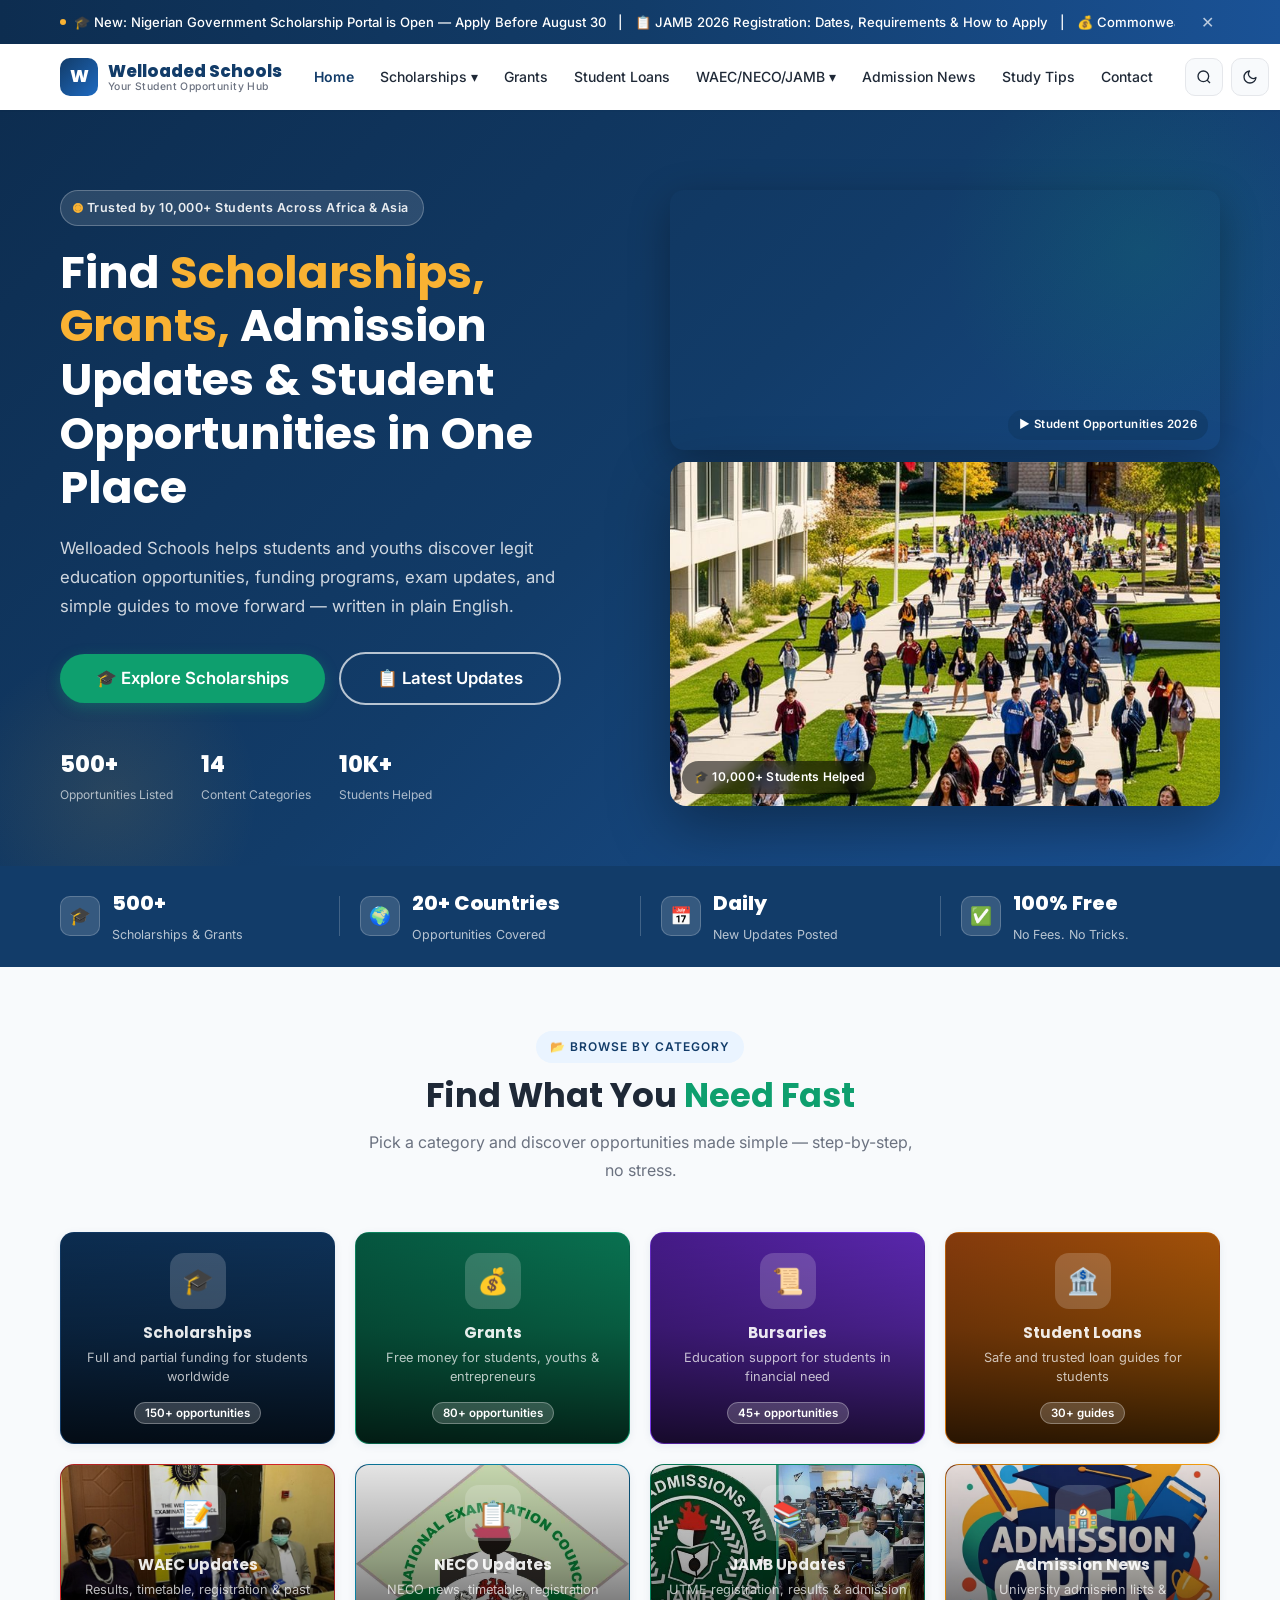
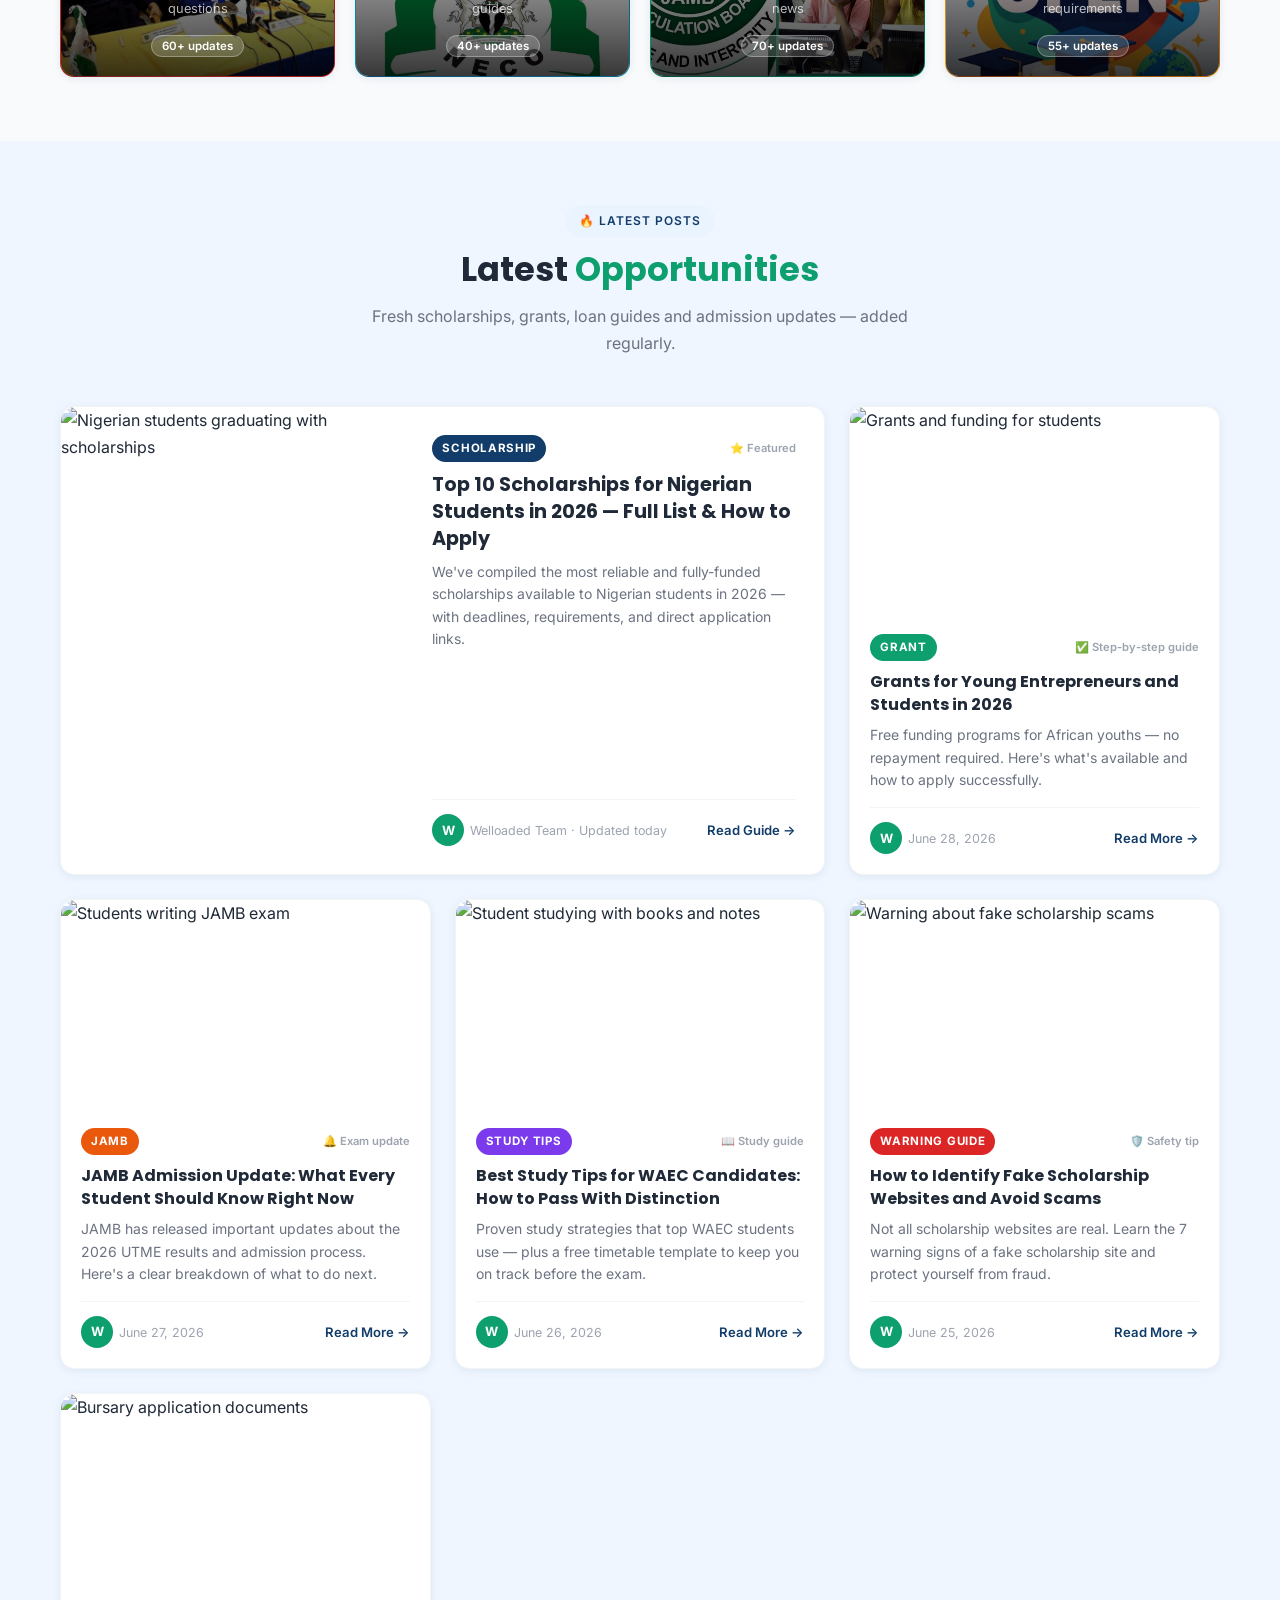
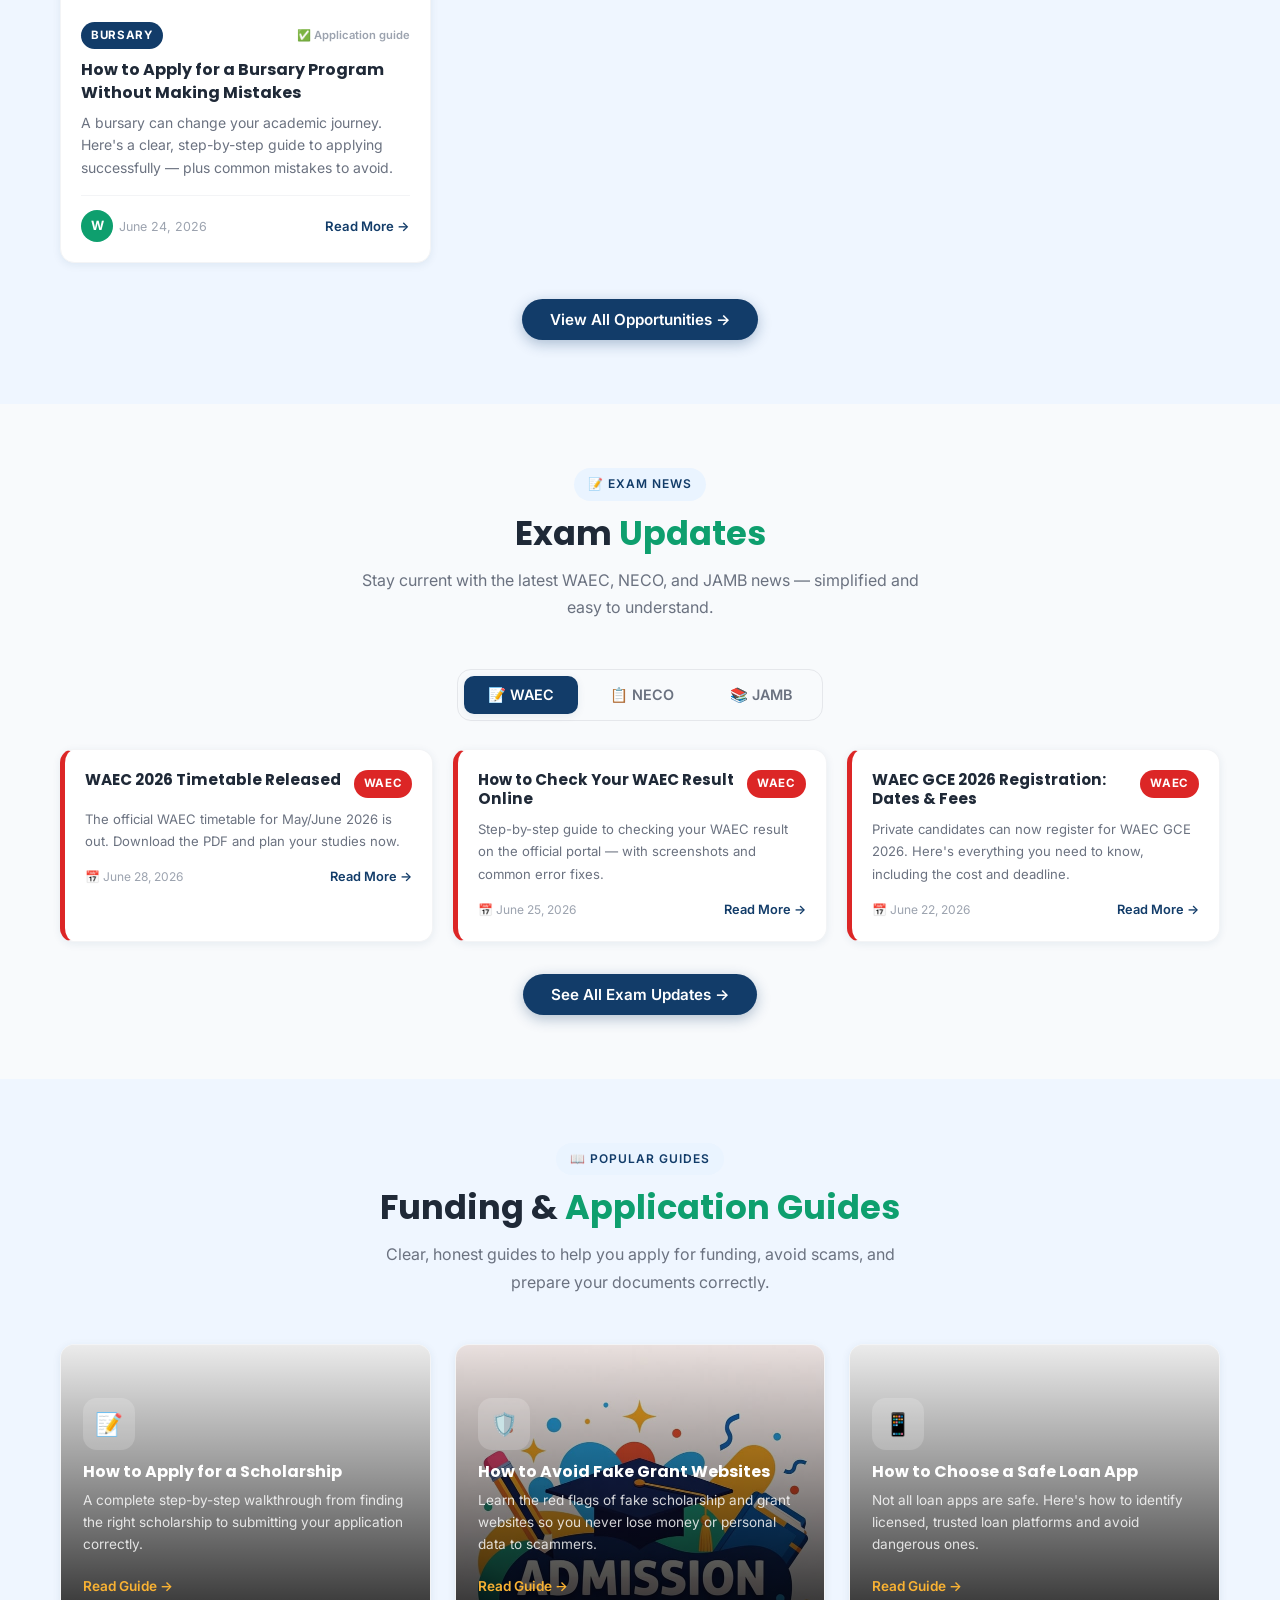
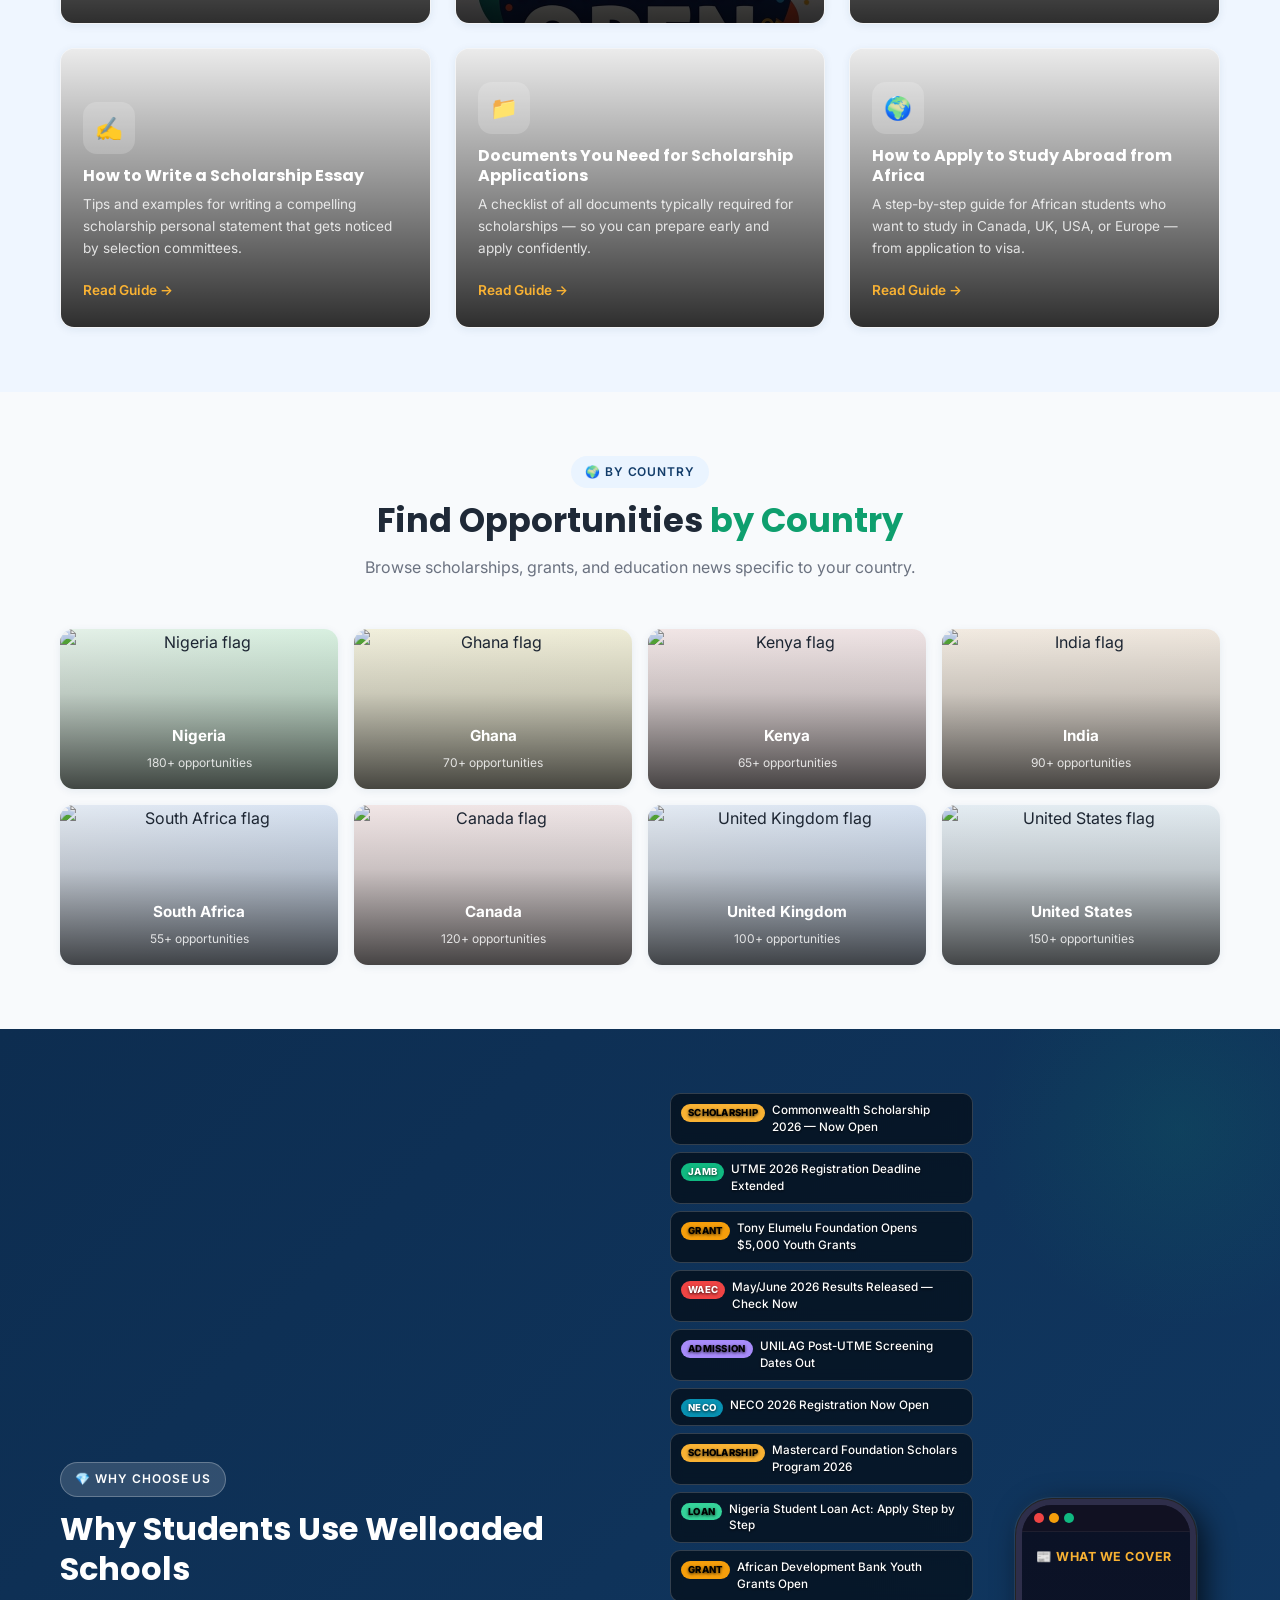
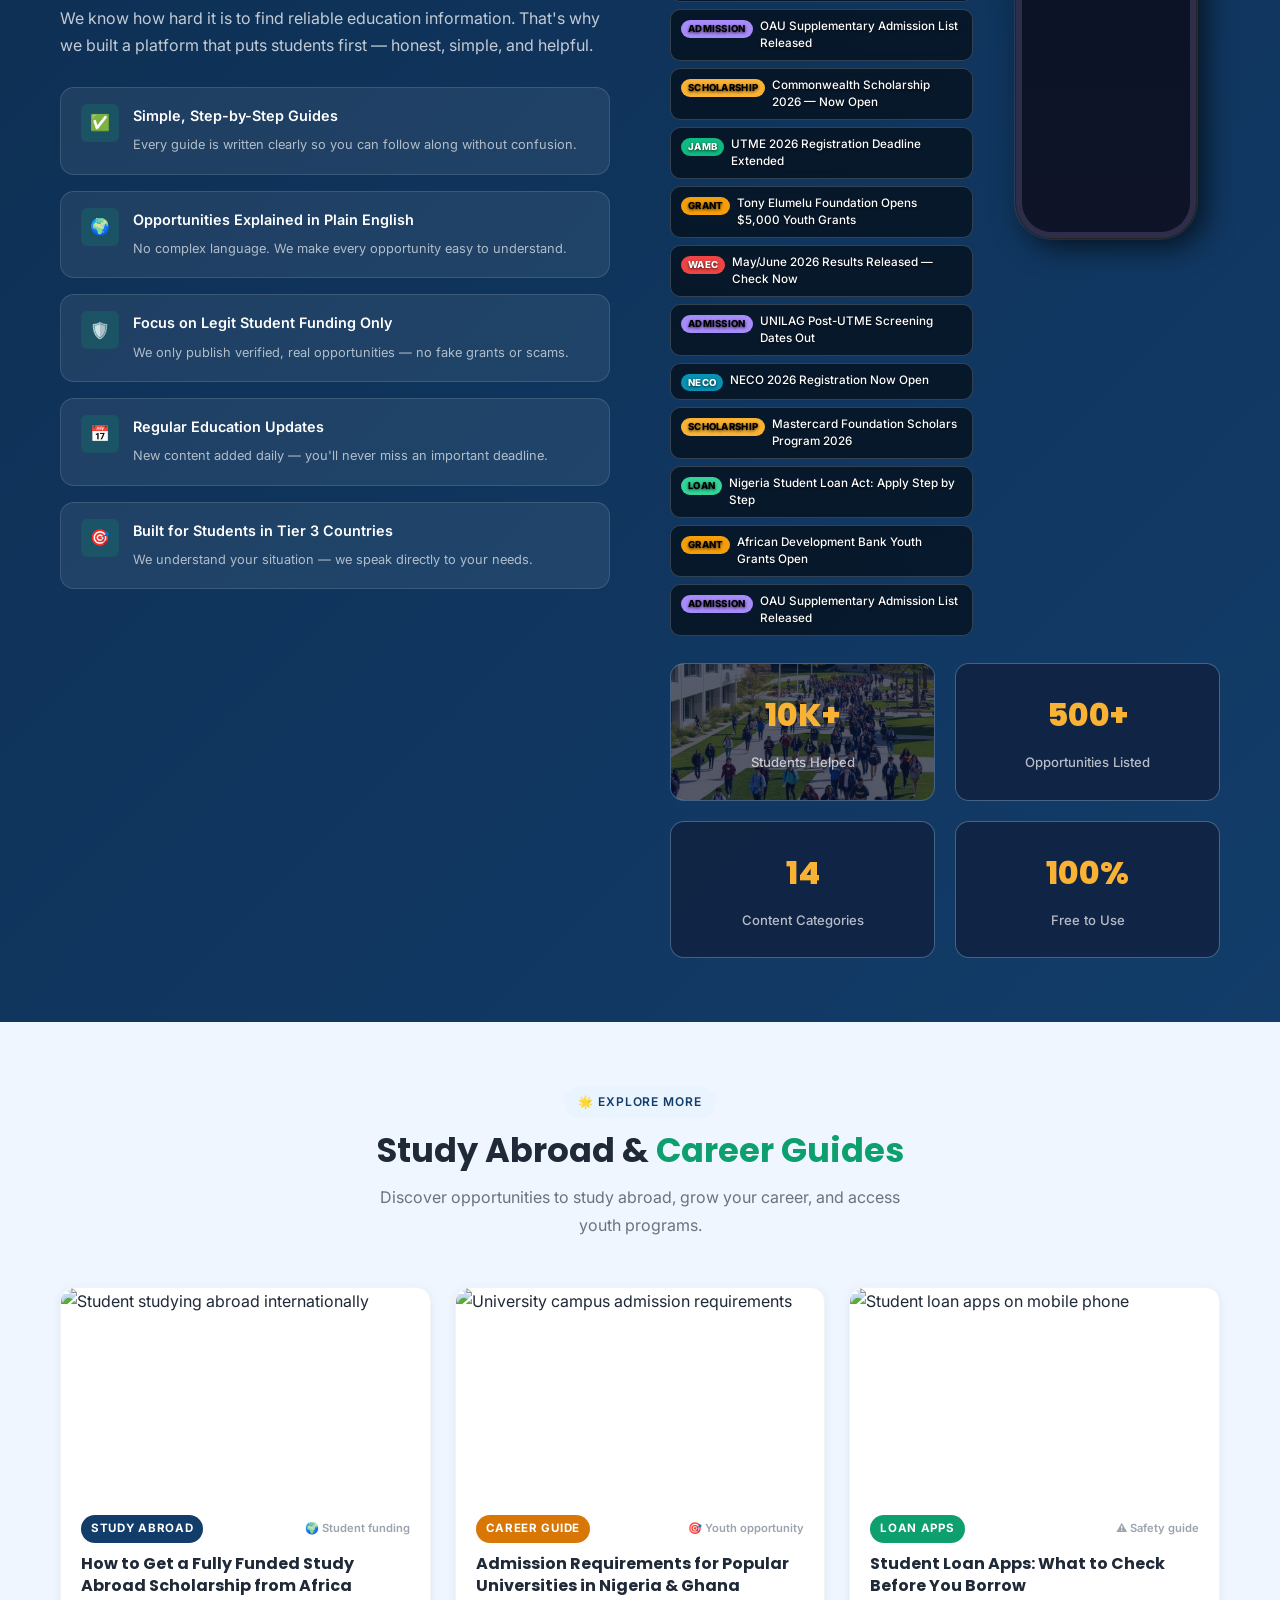
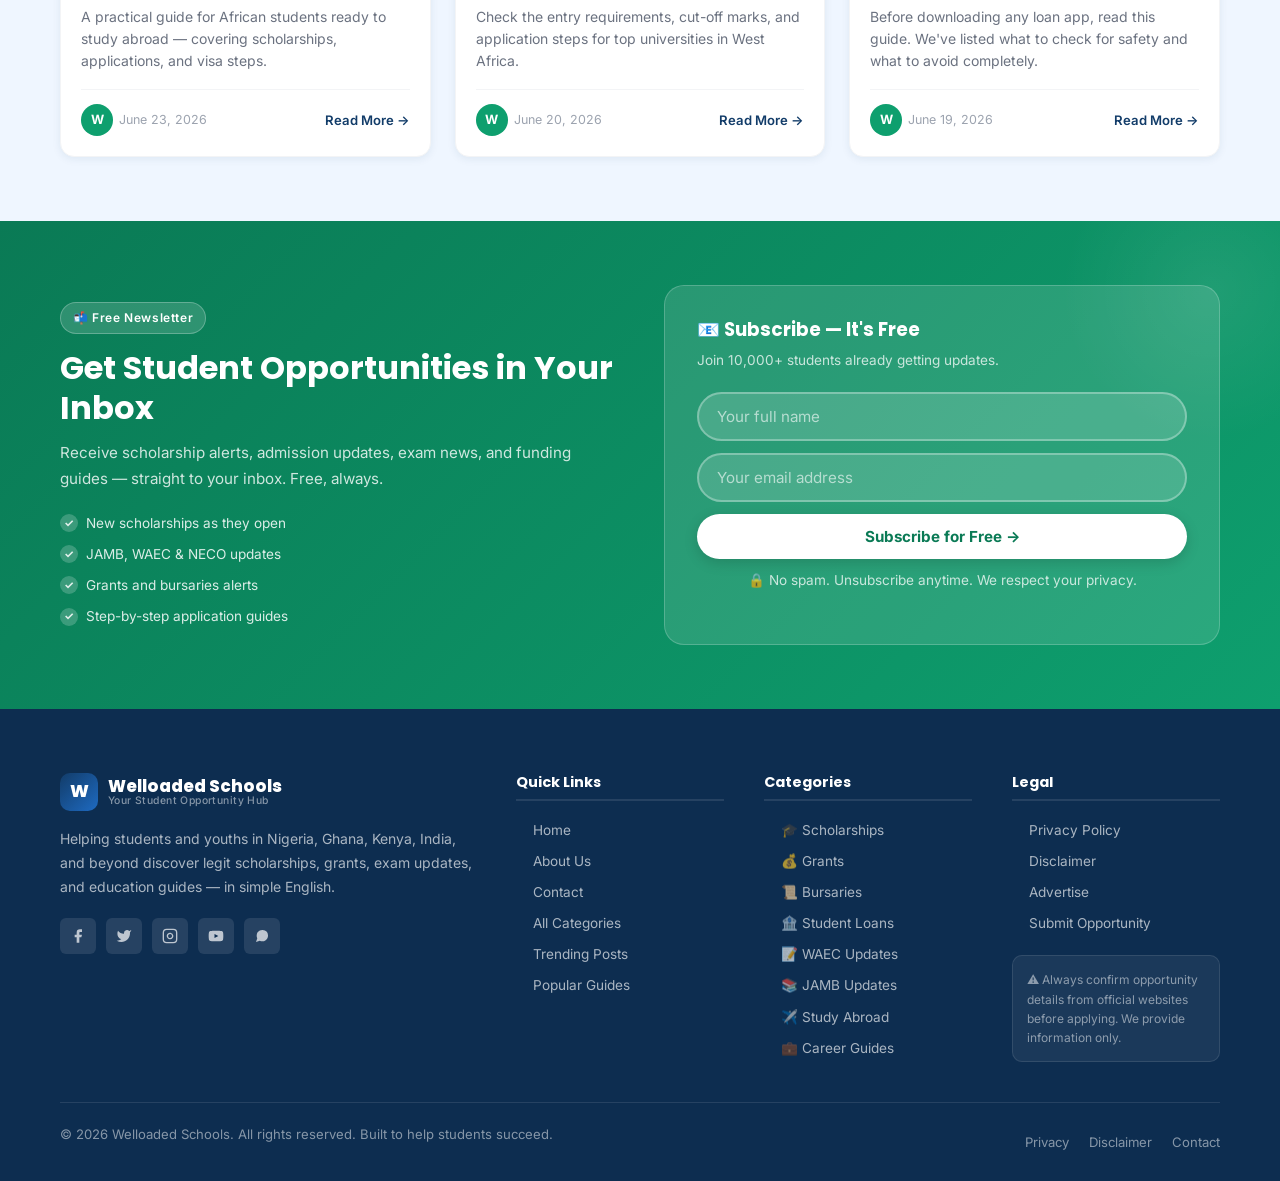
==== commit 5ef296ed: "Animate stat cards with real video/image backgrounds Co-Authored-By: Claude Sonnet 4.6 <noreply@anth" ====
--- a/index.html
+++ b/index.html
@@ -922,19 +922,27 @@
 
         <!-- Stats grid -->
         <div class="trust-numbers">
-          <div class="trust-num-card">
+          <div class="trust-num-card trust-num-card--media">
+            <img class="trust-num-bg" src="97ac85898fdebfcc4051faac4a7ae50e.jpg" alt="">
+            <div class="trust-num-bg-overlay"></div>
             <span class="number">10K+</span>
             <span class="label">Students Helped</span>
           </div>
-          <div class="trust-num-card">
+          <div class="trust-num-card trust-num-card--media">
+            <video class="trust-num-bg" autoplay muted loop playsinline><source src="scholarships.mp4" type="video/mp4"></video>
+            <div class="trust-num-bg-overlay"></div>
             <span class="number">500+</span>
             <span class="label">Opportunities Listed</span>
           </div>
-          <div class="trust-num-card">
+          <div class="trust-num-card trust-num-card--media">
+            <video class="trust-num-bg" autoplay muted loop playsinline><source src="Content Categories.mp4" type="video/mp4"></video>
+            <div class="trust-num-bg-overlay"></div>
             <span class="number">14</span>
             <span class="label">Content Categories</span>
           </div>
-          <div class="trust-num-card">
+          <div class="trust-num-card trust-num-card--media">
+            <video class="trust-num-bg" autoplay muted loop playsinline><source src="grants.mp4" type="video/mp4"></video>
+            <div class="trust-num-bg-overlay"></div>
             <span class="number">100%</span>
             <span class="label">Free to Use</span>
           </div>
--- a/css/style.css
+++ b/css/style.css
@@ -1691,14 +1691,13 @@
 /* Side-by-side: cards left, phone right */
 .trust-media-row {
   display: flex;
-  gap: 16px;
+  gap: 20px;
   align-items: stretch;
-  min-height: 360px;
-}
-
-/* Scrolling cards column */
+}
+
+/* Scrolling cards column — takes 55%, height matches parent */
 .trust-floating-cards {
-  flex: 1;
+  flex: 0 0 55%;
   overflow: hidden;
   position: relative;
 }
@@ -1710,54 +1709,73 @@
   animation: scrollTicker 25s linear infinite;
 }
 
-/* Phone column */
-.trust-phone-wrap {
-  flex: 0 0 48%;
-  display: flex;
-  justify-content: center;
-  align-items: stretch;
-  perspective: 1000px;
-}
-
 /* ---- Phone mockup ---- */
 .trust-phone-wrap {
+  flex: 1;
   display: flex;
   justify-content: center;
-  perspective: 1000px;
+  align-items: center;
+  perspective: 1200px;
 }
 
 .trust-phone {
+  width: 180px;
+  background: #1a1a2e;
+  border-radius: 36px;
+  border: 6px solid #2e2e4a;
+  outline: 2px solid rgba(255,255,255,0.08);
+  box-shadow:
+    0 0 0 1px #111,
+    8px 8px 30px rgba(0,0,0,0.7),
+    -2px -2px 10px rgba(255,255,255,0.04);
+  overflow: hidden;
+  display: flex;
+  flex-direction: column;
   animation: rotatePhone 8s ease-in-out infinite;
   transform-style: preserve-3d;
-  width: 100%;
-  display: flex;
-  flex-direction: column;
+  position: relative;
+  z-index: 10;
+}
+
+/* Phone side buttons */
+.trust-phone::before {
+  content: '';
+  position: absolute;
+  left: -9px;
+  top: 60px;
+  width: 4px;
+  height: 28px;
+  background: #2e2e4a;
+  border-radius: 2px 0 0 2px;
+  box-shadow: 0 36px 0 #2e2e4a;
+}
+.trust-phone::after {
+  content: '';
+  position: absolute;
+  right: -9px;
+  top: 80px;
+  width: 4px;
+  height: 44px;
+  background: #2e2e4a;
+  border-radius: 0 2px 2px 0;
 }
 
 @keyframes rotatePhone {
   0%   { transform: rotateY(0deg); }
-  25%  { transform: rotateY(15deg); }
+  25%  { transform: rotateY(18deg); }
   50%  { transform: rotateY(0deg); }
-  75%  { transform: rotateY(-15deg); }
+  75%  { transform: rotateY(-18deg); }
   100% { transform: rotateY(0deg); }
 }
 
-.trust-phone {
-  width: 100%;
-  max-width: 340px;
-  background: #0d2340;
-  border-radius: 18px;
-  border: 2px solid rgba(255,255,255,0.15);
-  box-shadow: 0 20px 60px rgba(0,0,0,0.5);
-  overflow: hidden;
-}
-
 .trust-phone-bar {
   display: flex;
-  gap: 6px;
-  padding: 10px 14px;
-  background: rgba(255,255,255,0.05);
-  border-bottom: 1px solid rgba(255,255,255,0.08);
+  gap: 5px;
+  padding: 8px 12px;
+  background: #111122;
+  border-bottom: 1px solid rgba(255,255,255,0.06);
+  justify-content: flex-start;
+  align-items: center;
 }
 
 .trust-phone-dot {
@@ -1871,28 +1889,33 @@
   gap: 20px;
 }
 
-/* ---- Video stat card ---- */
-.trust-num-card--video {
+/* ---- Media stat cards ---- */
+.trust-num-card--media {
   position: relative;
   overflow: hidden;
 }
 
-.trust-num-video {
+.trust-num-bg {
   position: absolute;
   inset: 0;
   width: 100%;
   height: 100%;
   object-fit: cover;
-  object-position: top;
+  object-position: center;
   z-index: 0;
-  opacity: 0.35;
-}
-
-.trust-num-video-overlay {
+}
+
+.trust-num-bg-overlay {
   position: absolute;
   inset: 0;
-  background: rgba(10,30,60,0.6);
+  background: rgba(8, 20, 50, 0.68);
   z-index: 1;
+}
+
+.trust-num-card--media .number,
+.trust-num-card--media .label {
+  position: relative;
+  z-index: 2;
 }
 
 .trust-num-card {
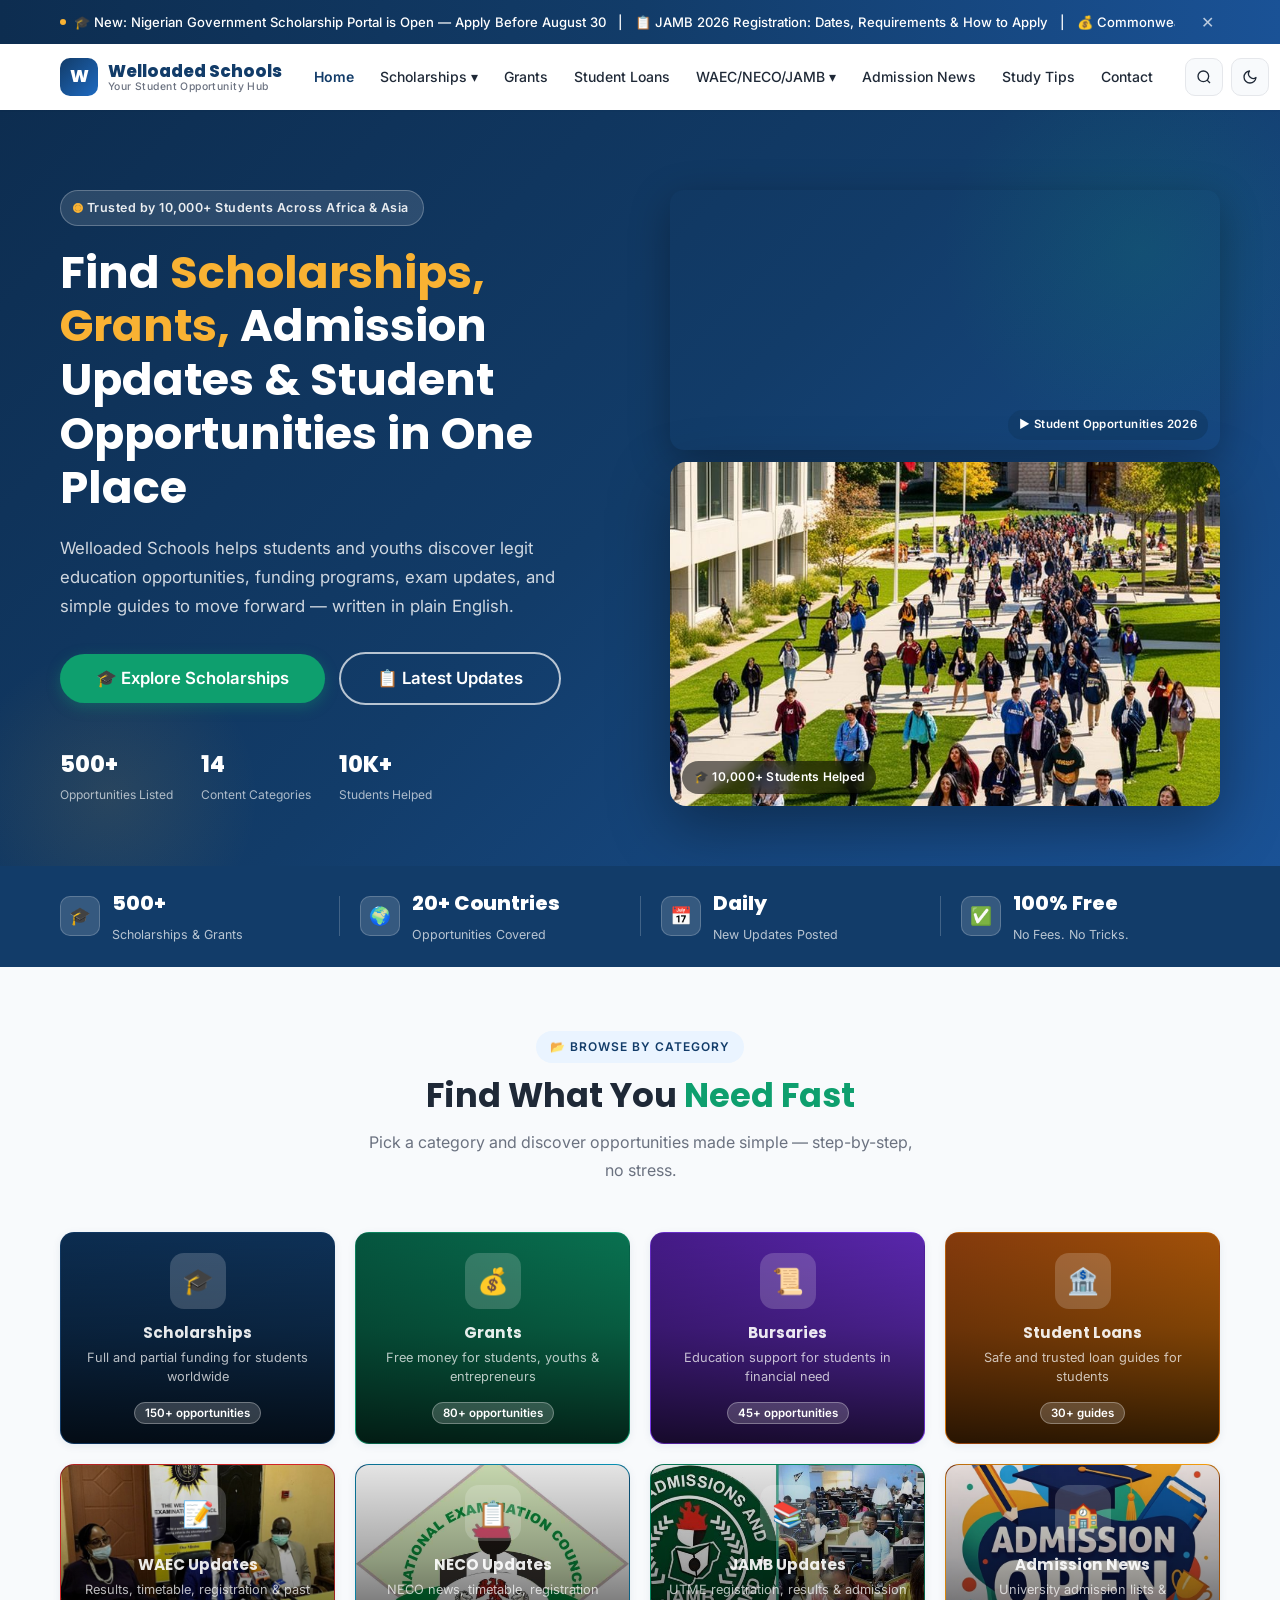
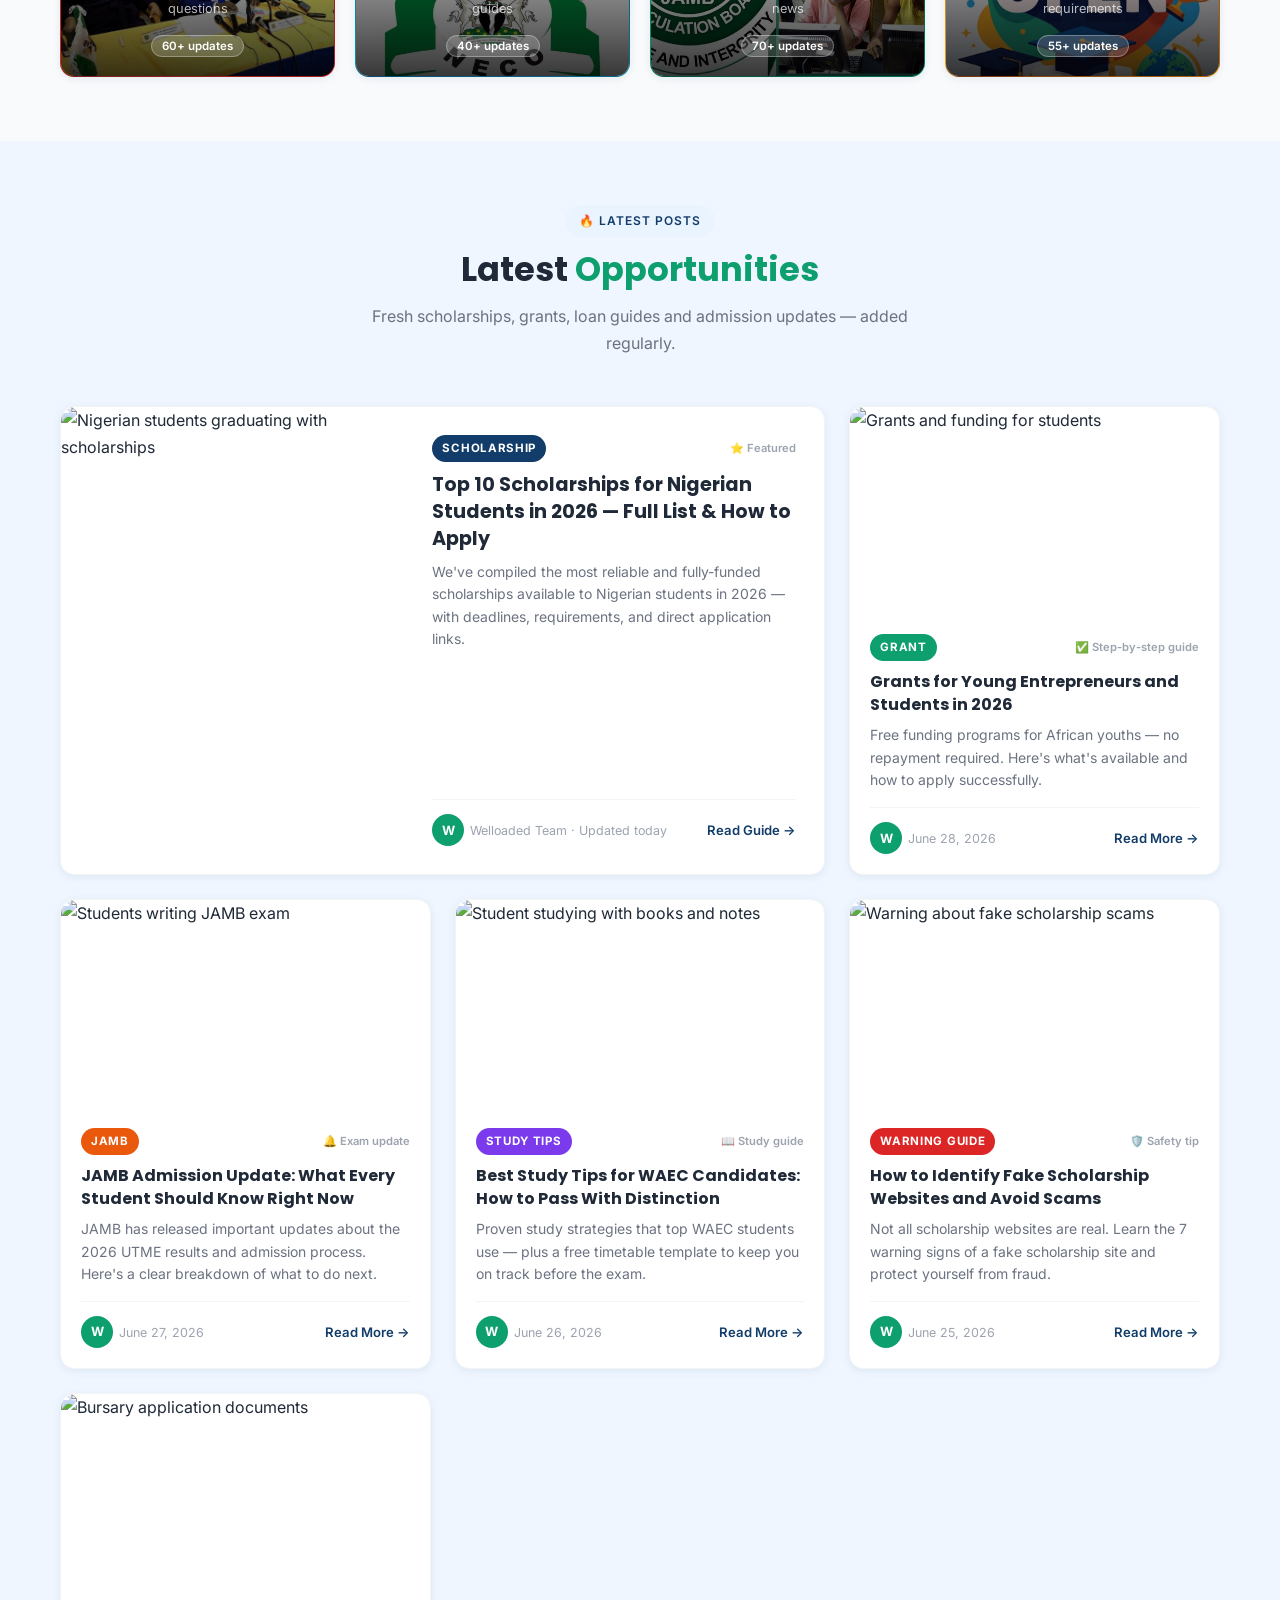
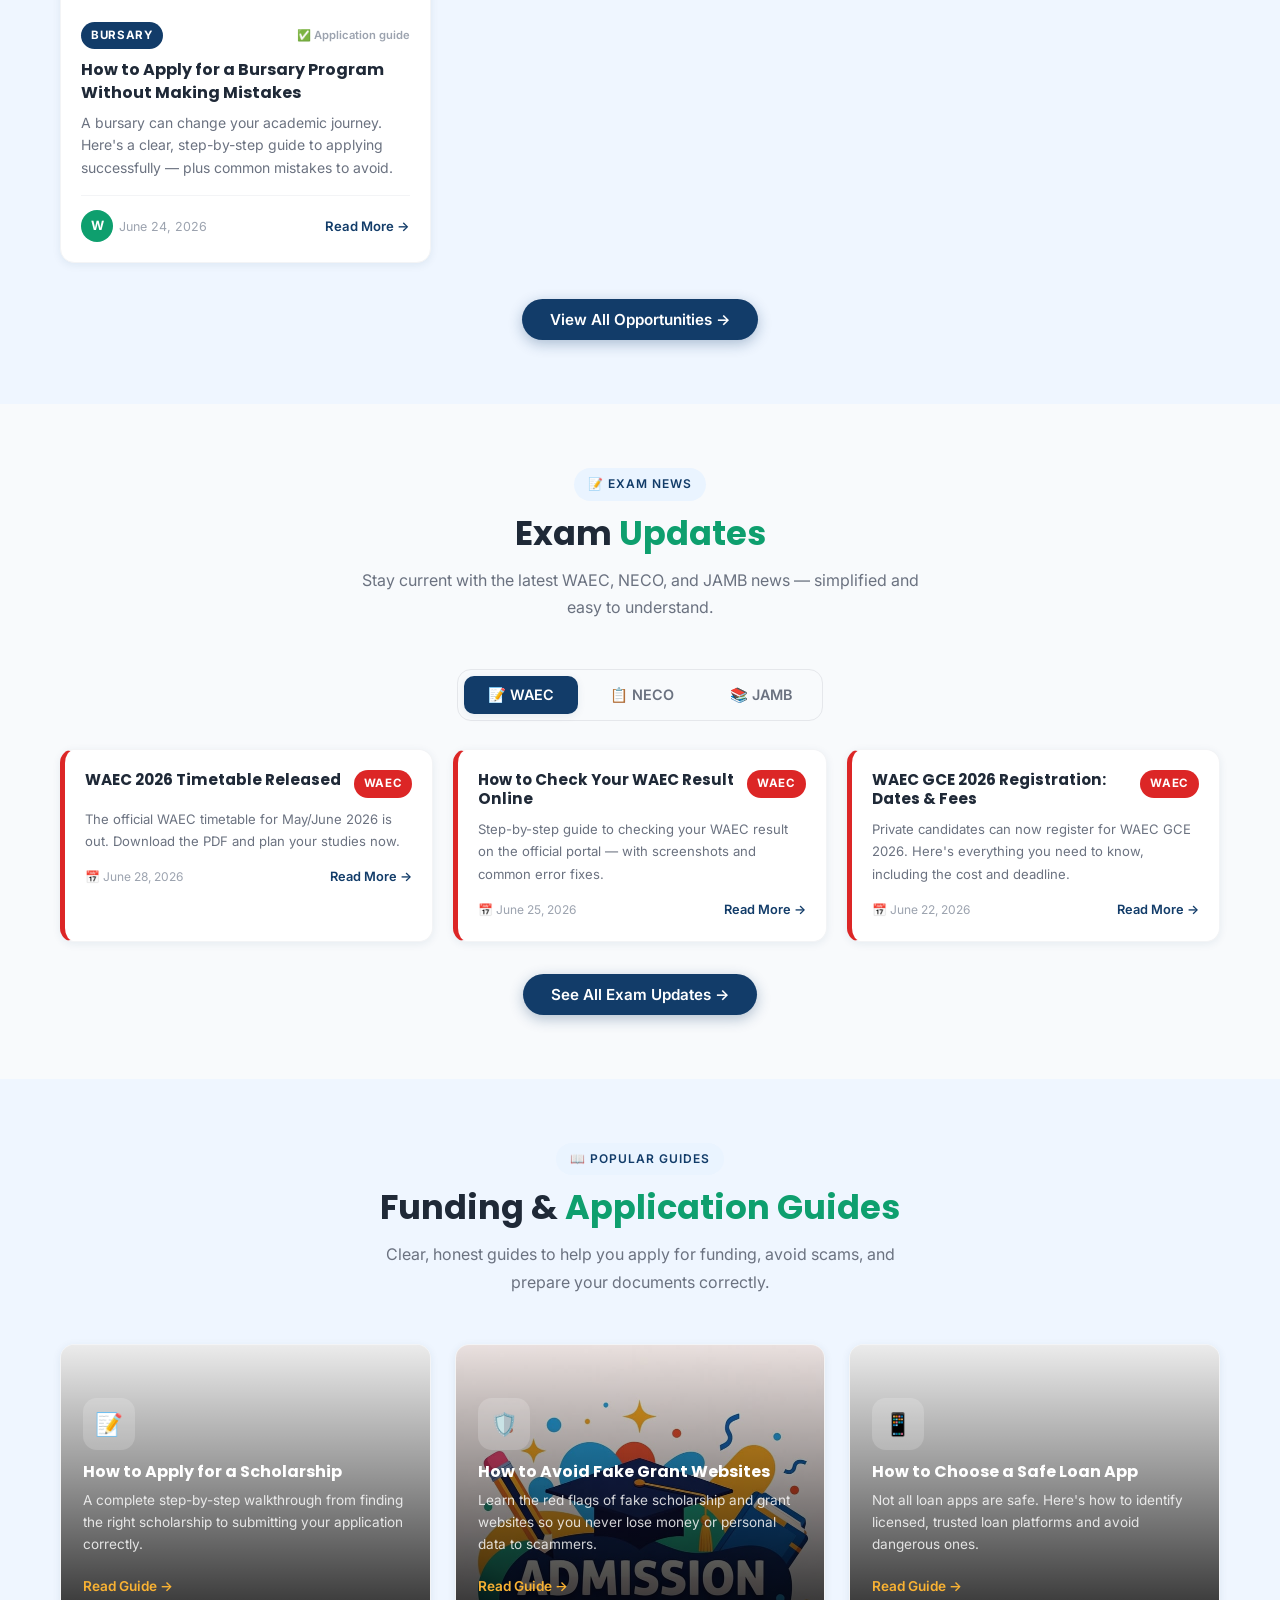
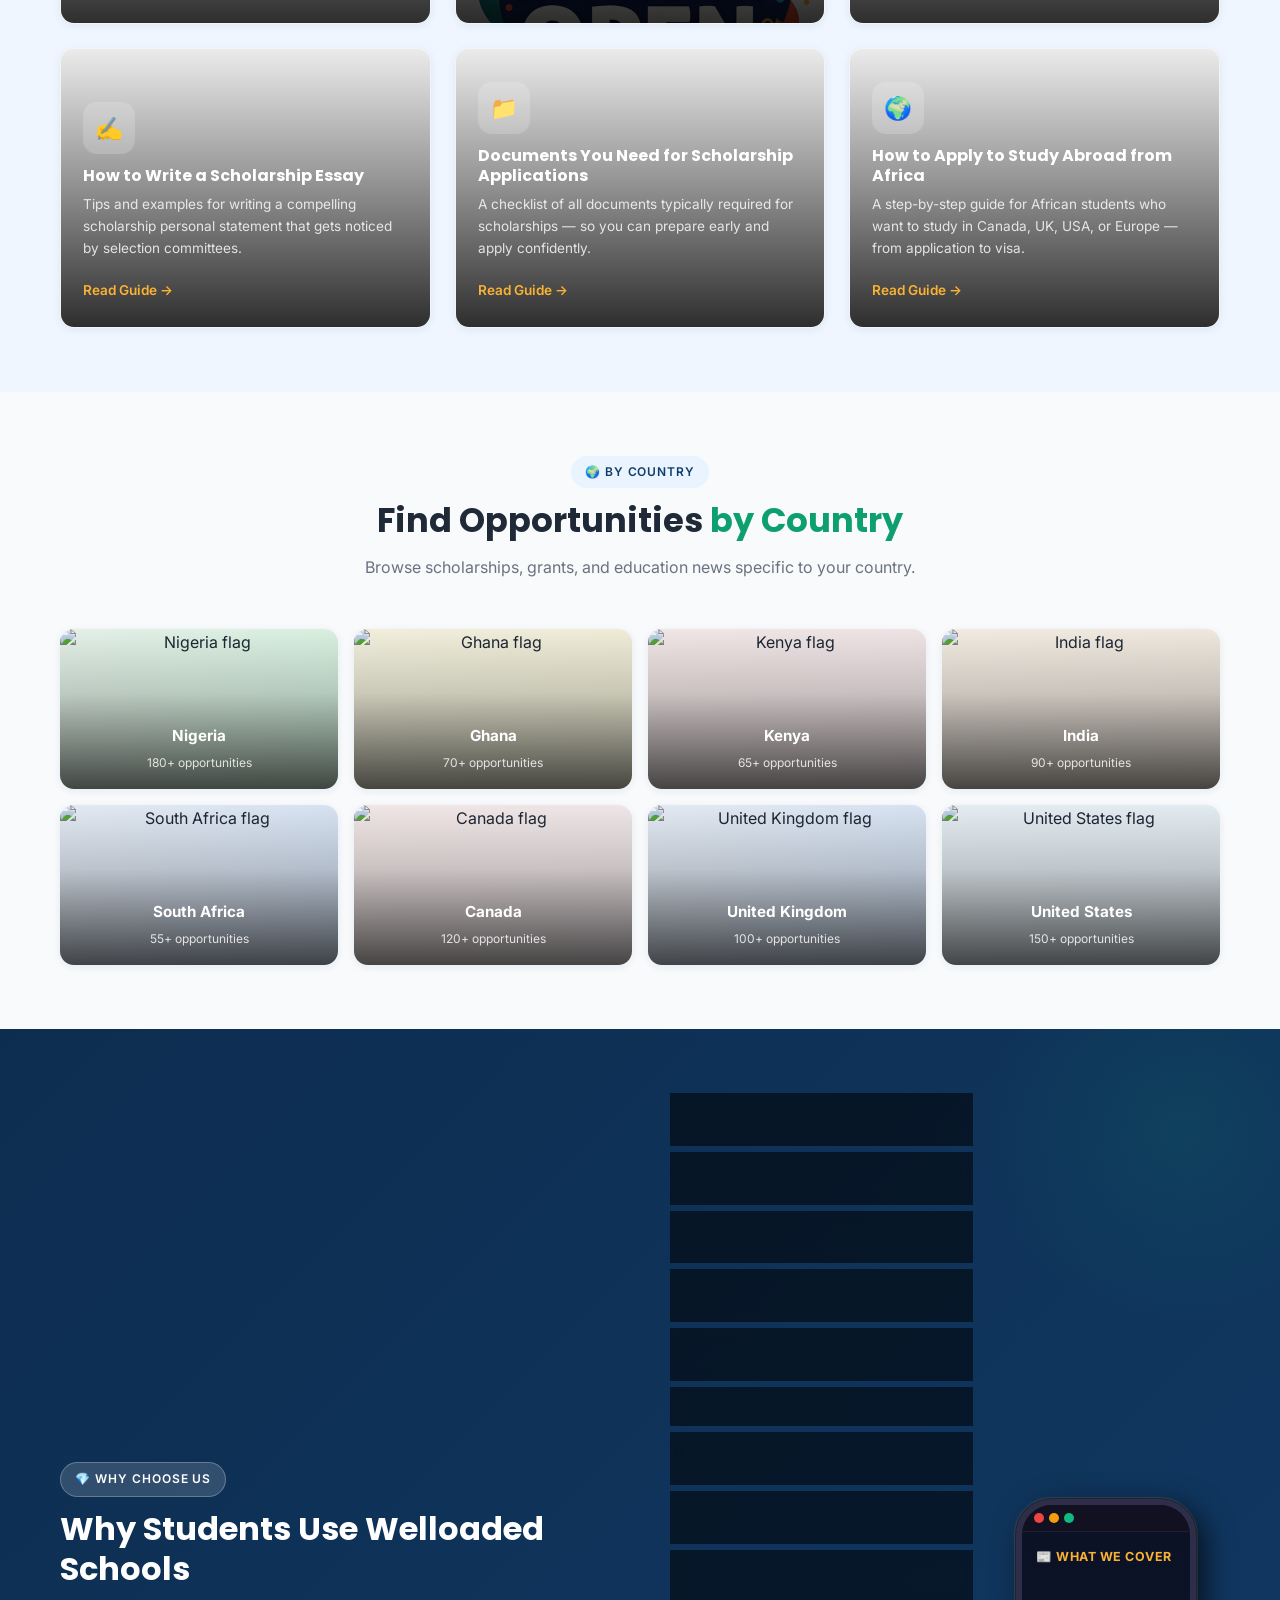
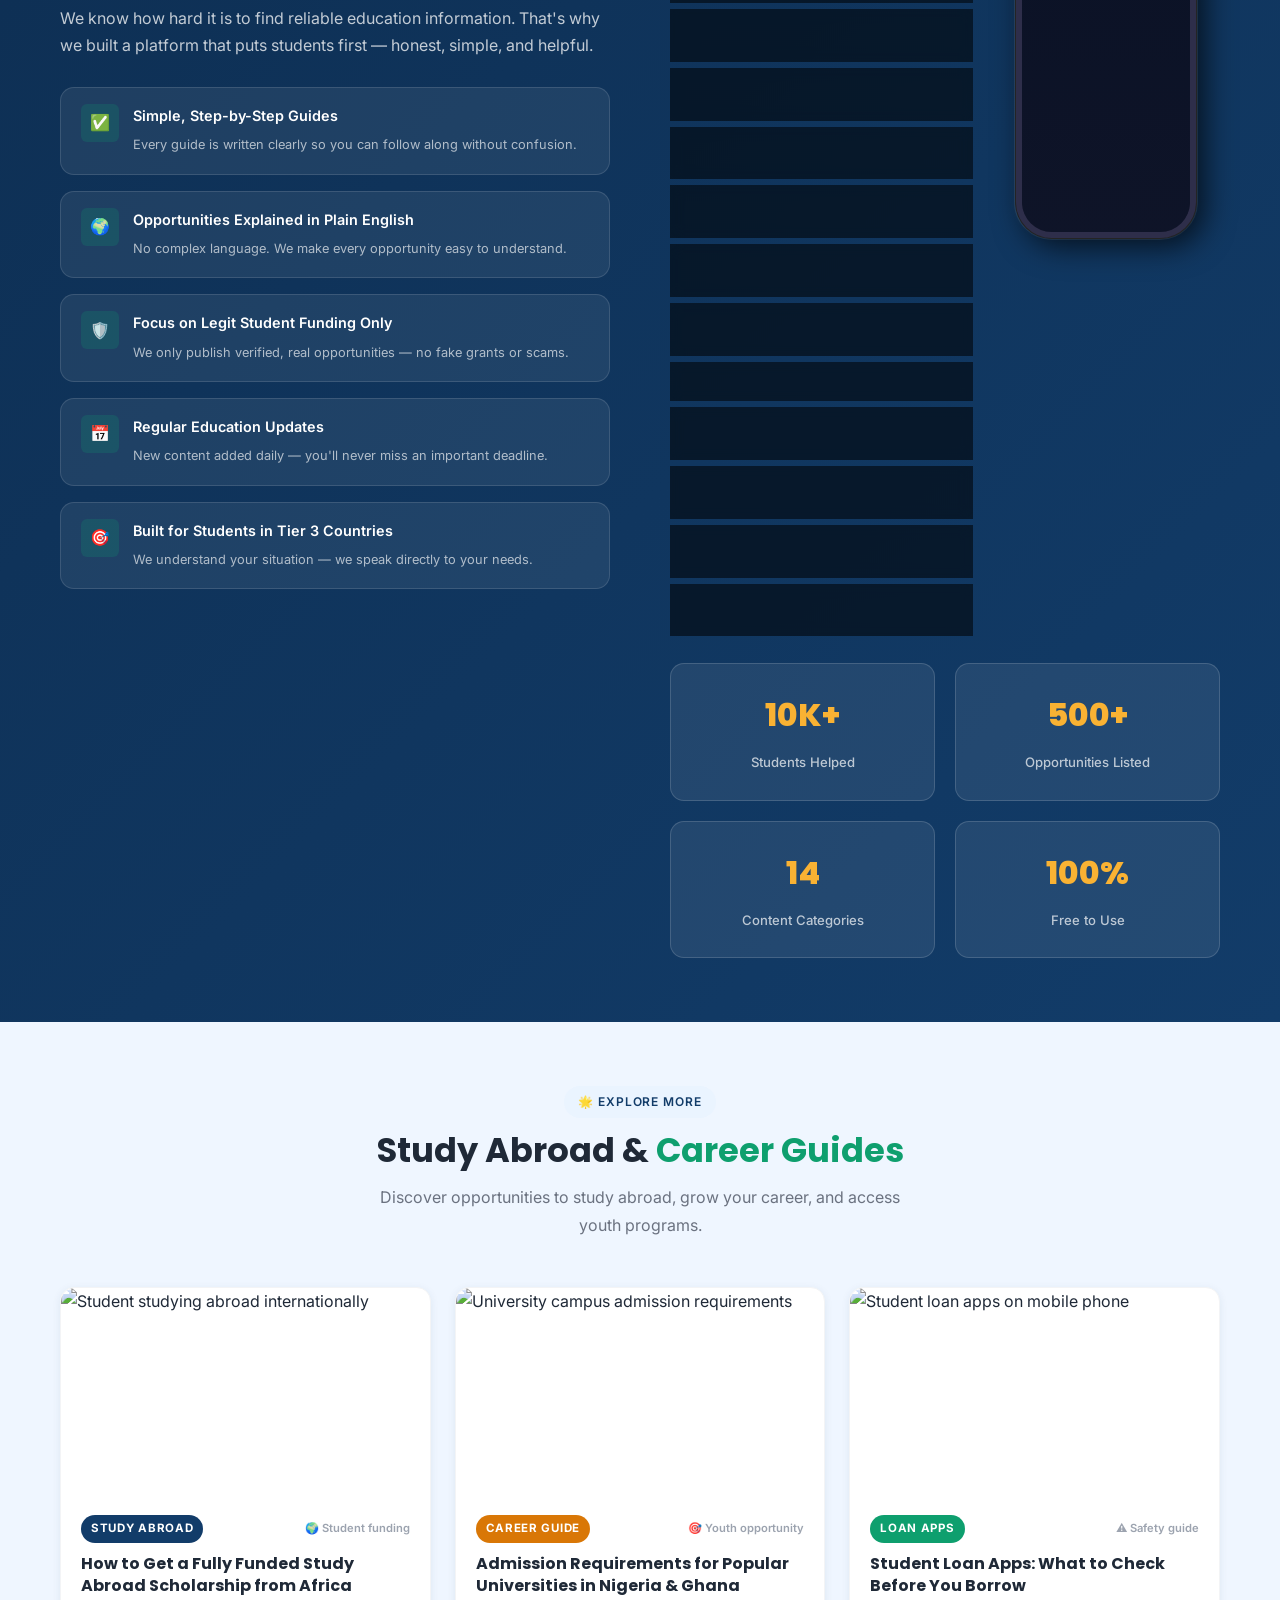
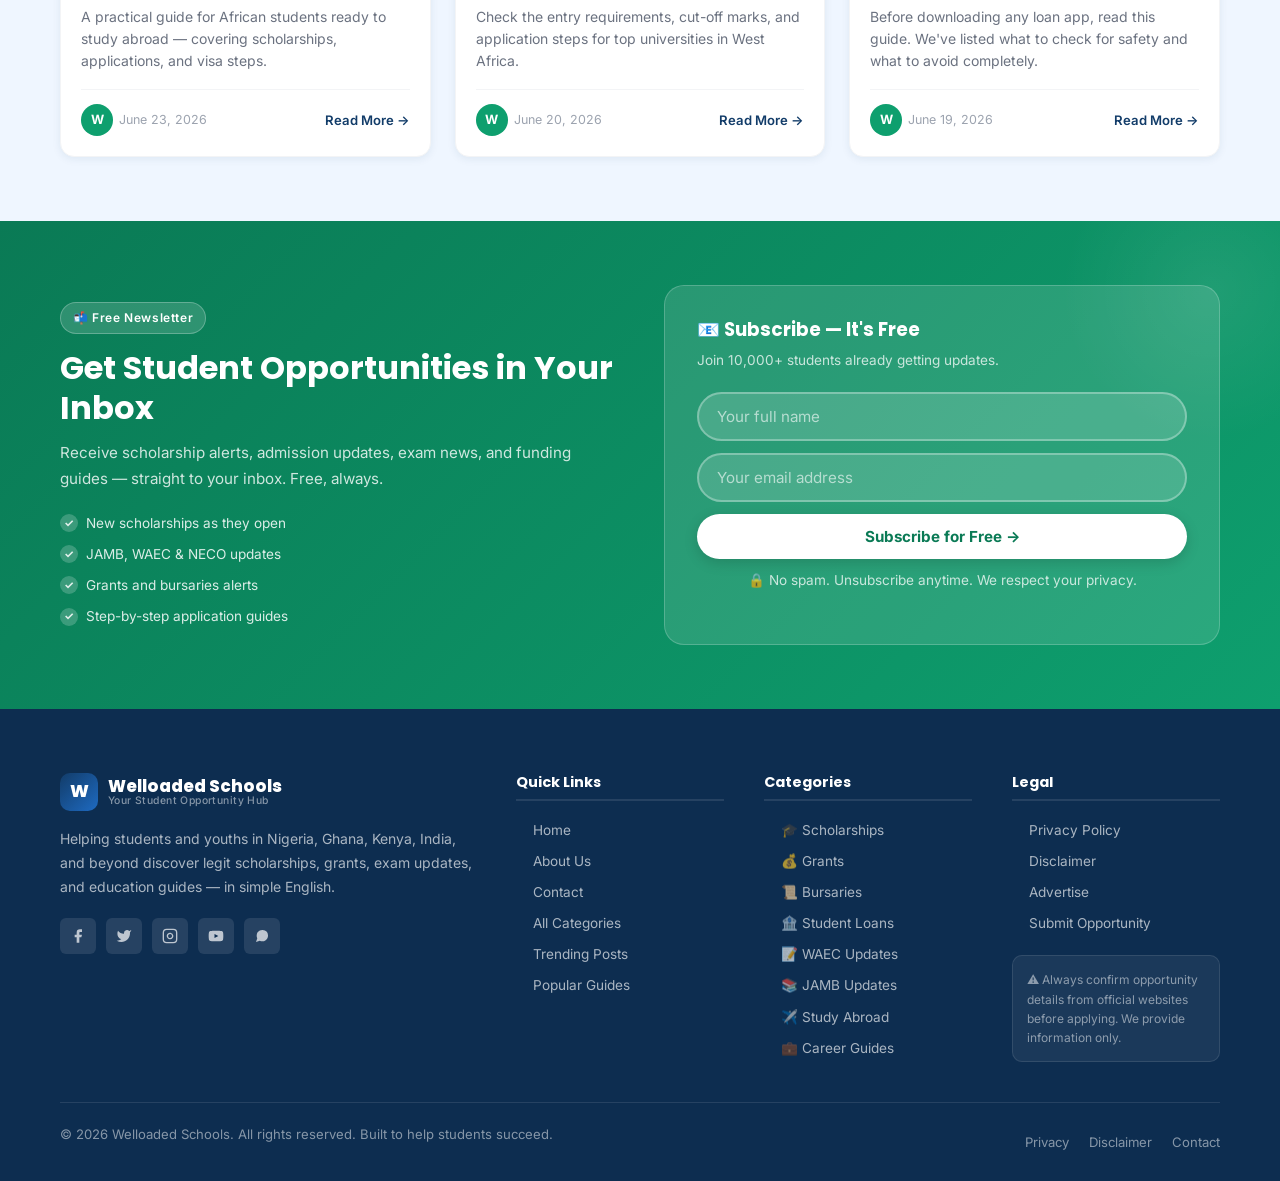
==== commit 07f1922c: "Revert stat cards to plain style Co-Authored-By: Claude Sonnet 4.6 <noreply@anthropic.com>" ====
--- a/index.html
+++ b/index.html
@@ -922,27 +922,19 @@
 
         <!-- Stats grid -->
         <div class="trust-numbers">
-          <div class="trust-num-card trust-num-card--media">
-            <img class="trust-num-bg" src="97ac85898fdebfcc4051faac4a7ae50e.jpg" alt="">
-            <div class="trust-num-bg-overlay"></div>
+          <div class="trust-num-card">
             <span class="number">10K+</span>
             <span class="label">Students Helped</span>
           </div>
-          <div class="trust-num-card trust-num-card--media">
-            <video class="trust-num-bg" autoplay muted loop playsinline><source src="scholarships.mp4" type="video/mp4"></video>
-            <div class="trust-num-bg-overlay"></div>
+          <div class="trust-num-card">
             <span class="number">500+</span>
             <span class="label">Opportunities Listed</span>
           </div>
-          <div class="trust-num-card trust-num-card--media">
-            <video class="trust-num-bg" autoplay muted loop playsinline><source src="Content Categories.mp4" type="video/mp4"></video>
-            <div class="trust-num-bg-overlay"></div>
+          <div class="trust-num-card">
             <span class="number">14</span>
             <span class="label">Content Categories</span>
           </div>
-          <div class="trust-num-card trust-num-card--media">
-            <video class="trust-num-bg" autoplay muted loop playsinline><source src="grants.mp4" type="video/mp4"></video>
-            <div class="trust-num-bg-overlay"></div>
+          <div class="trust-num-card">
             <span class="number">100%</span>
             <span class="label">Free to Use</span>
           </div>
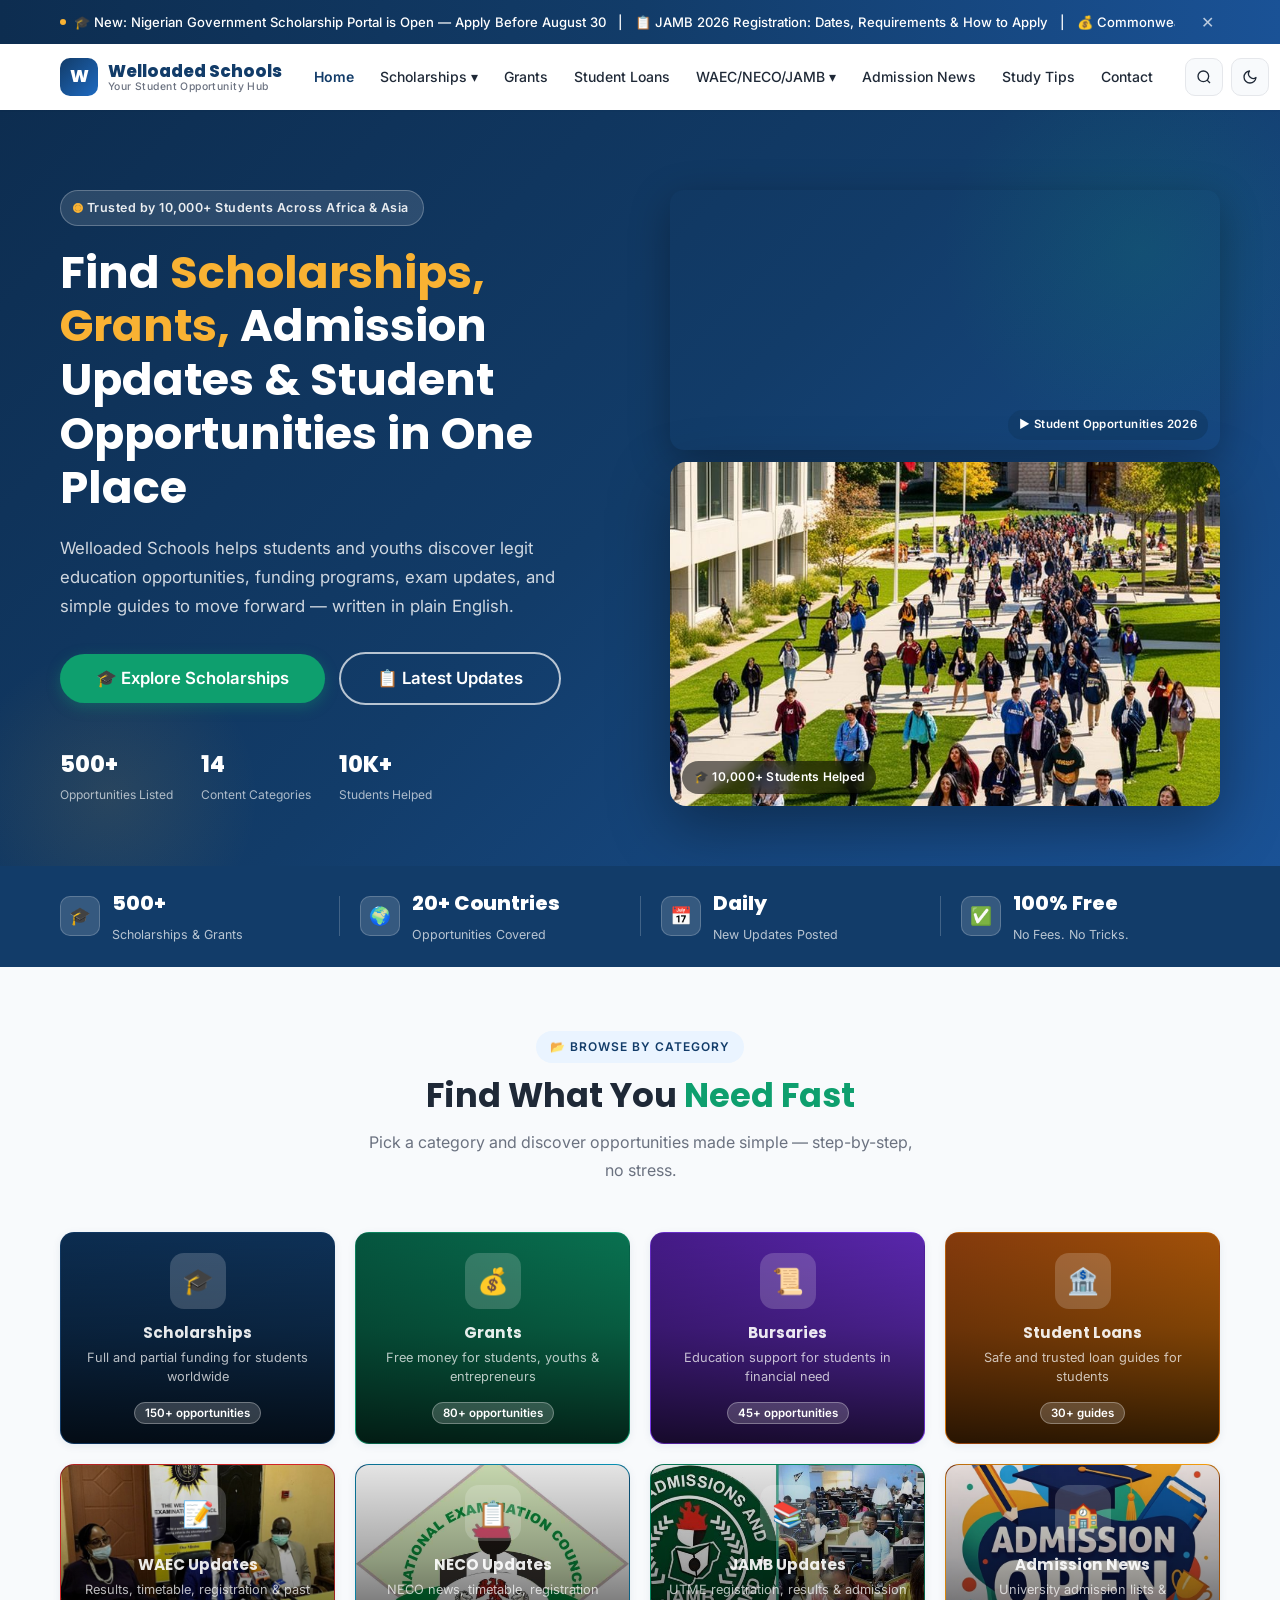
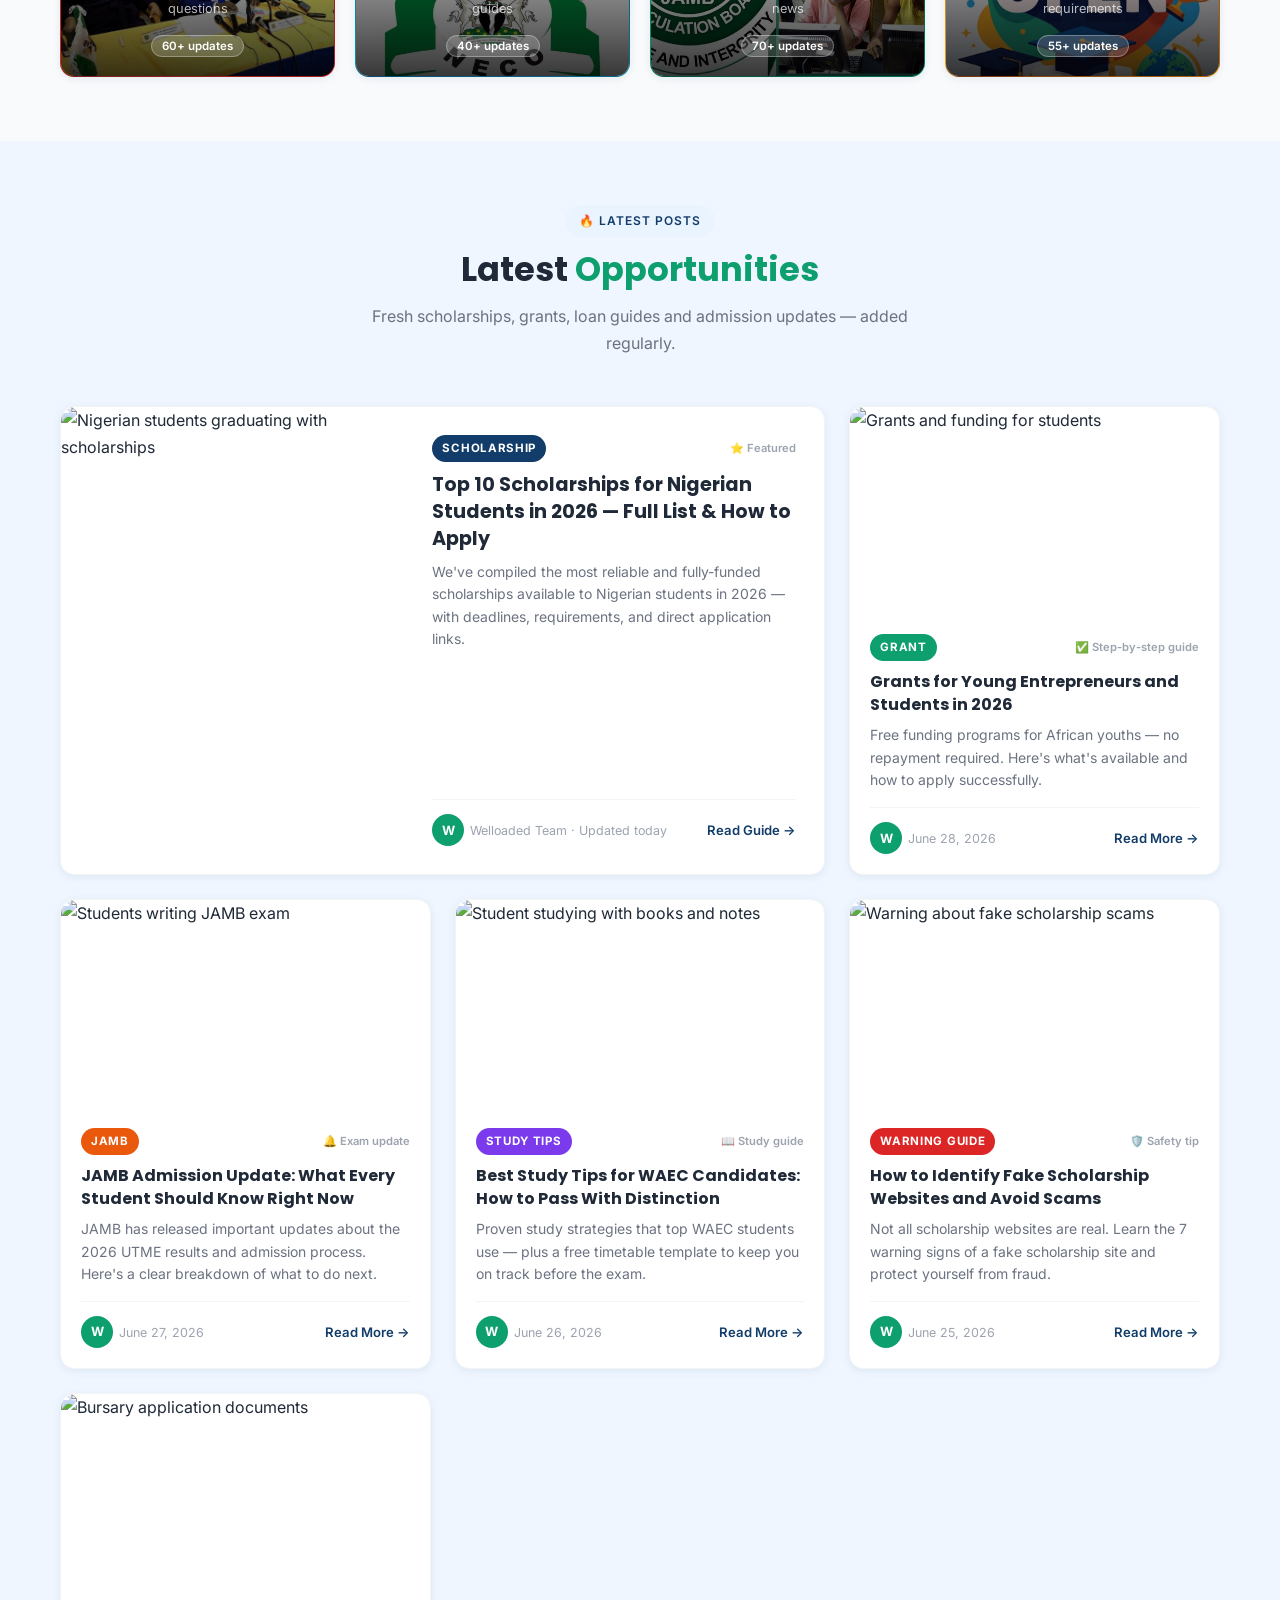
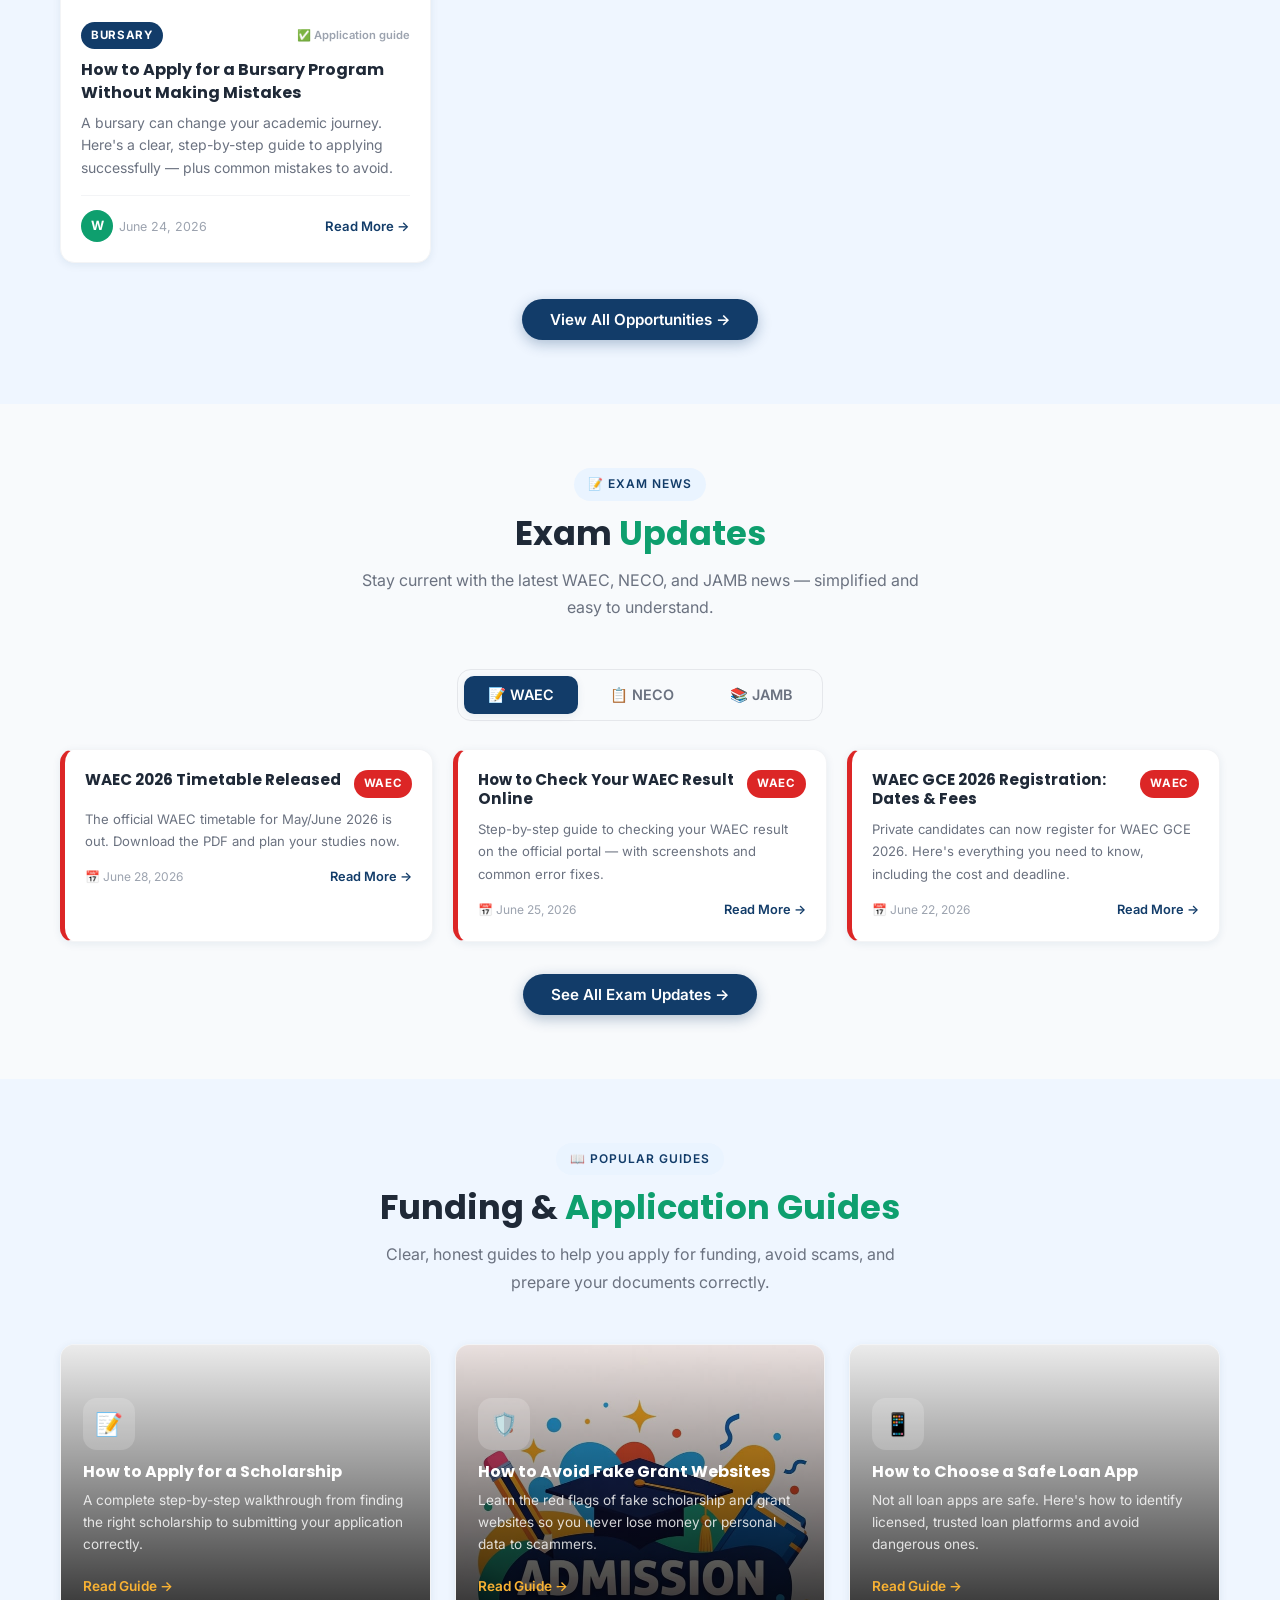
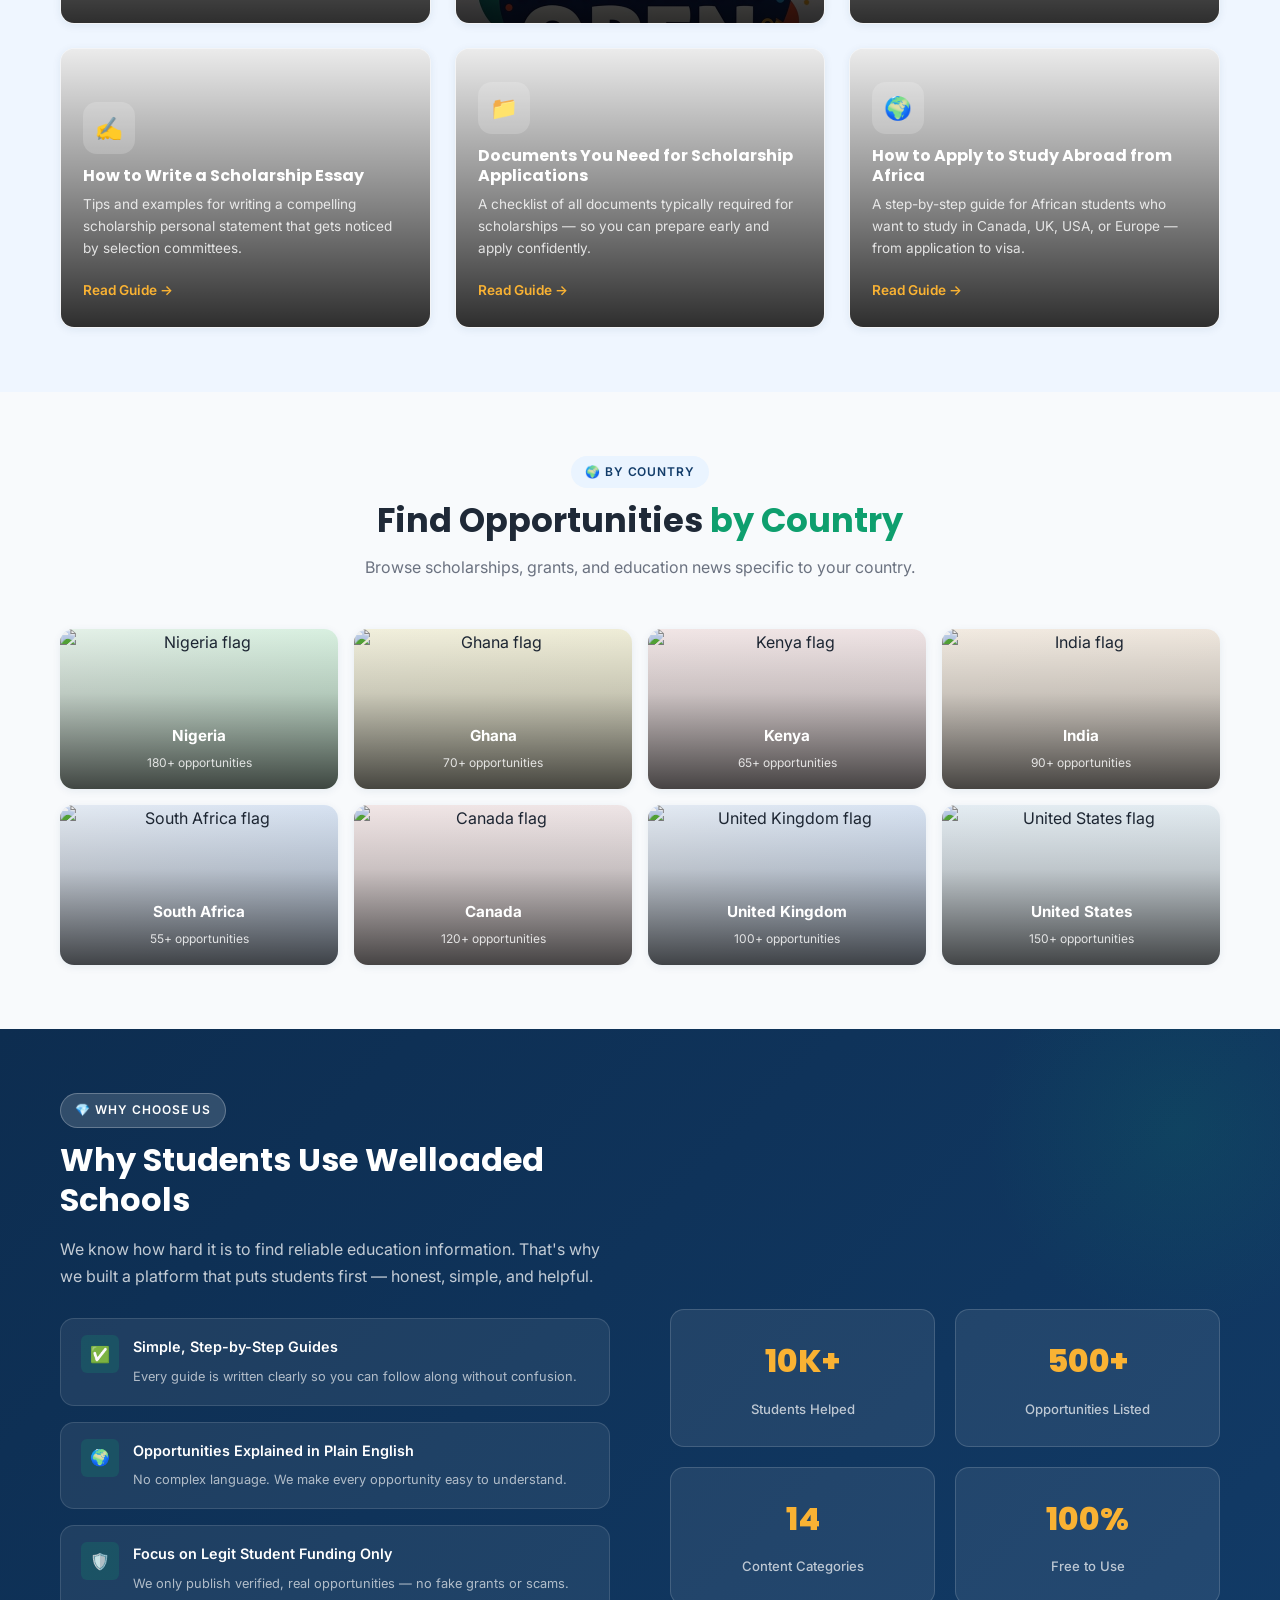
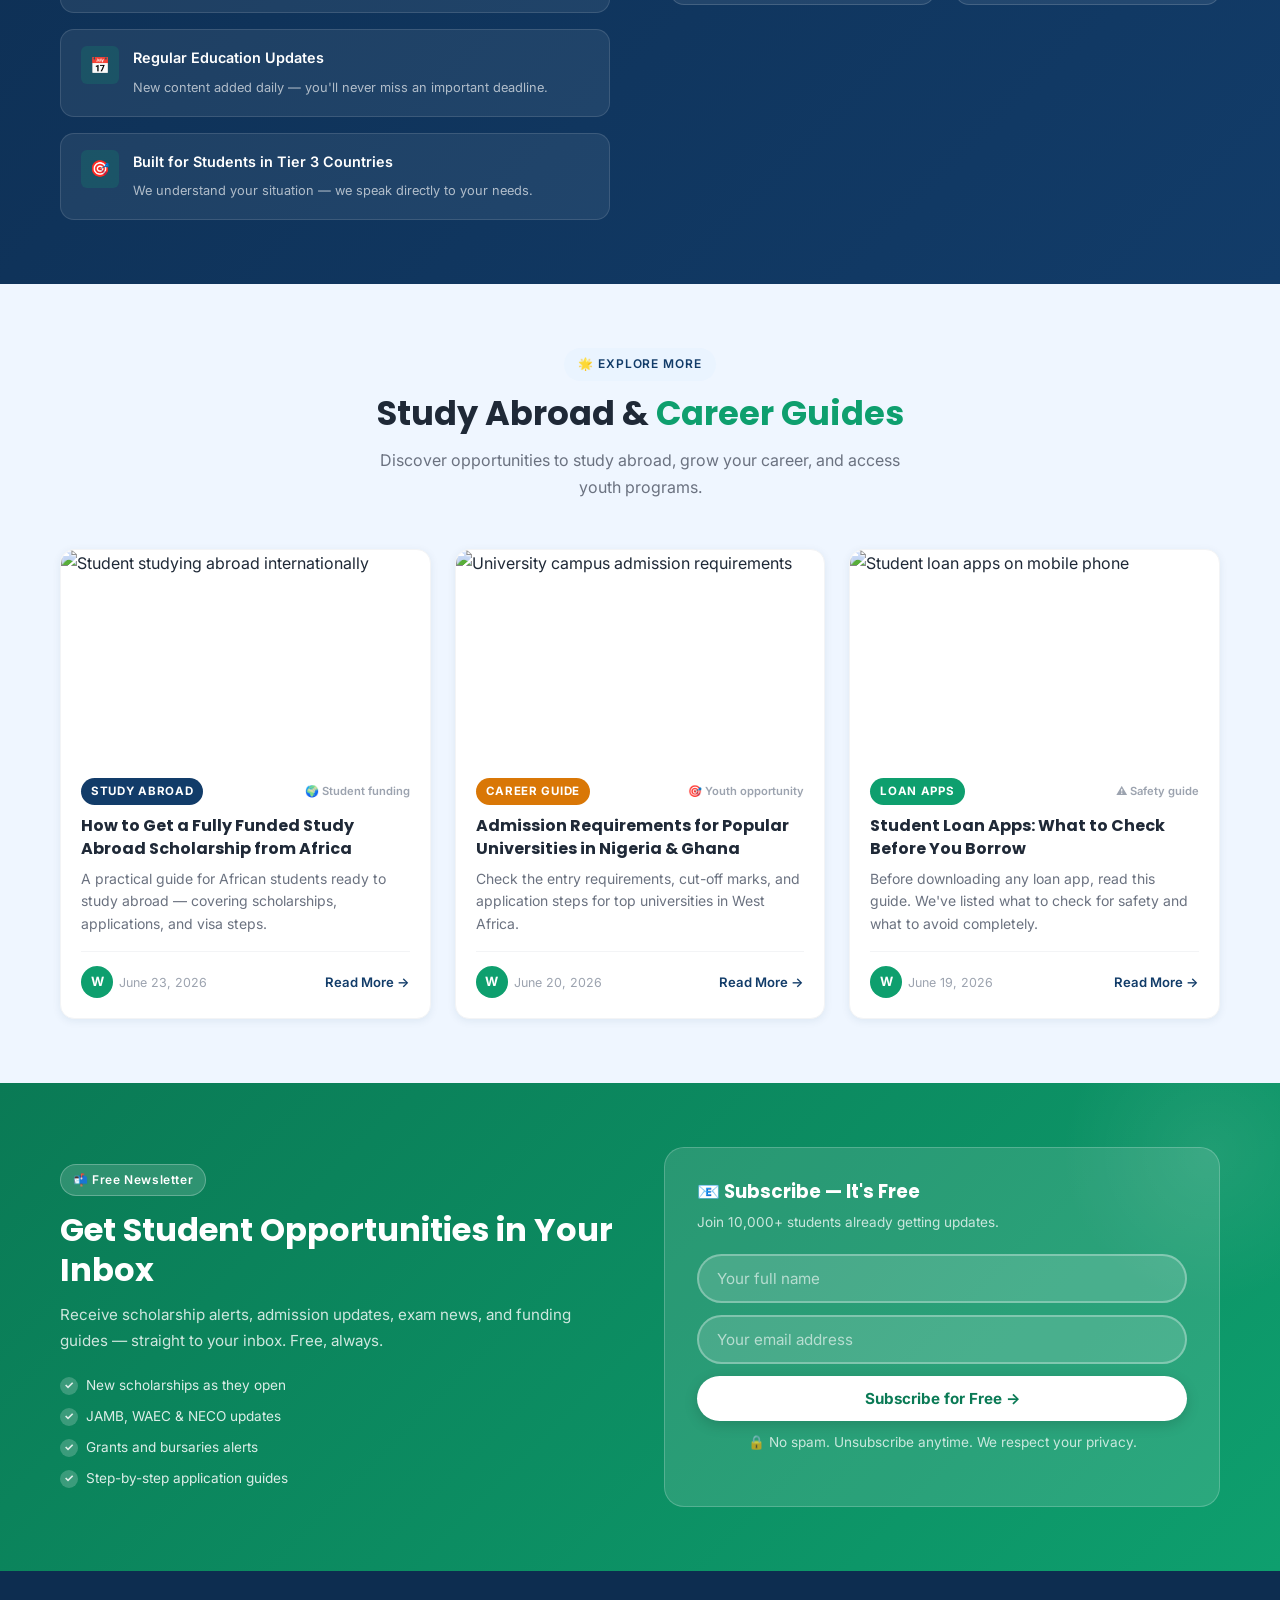
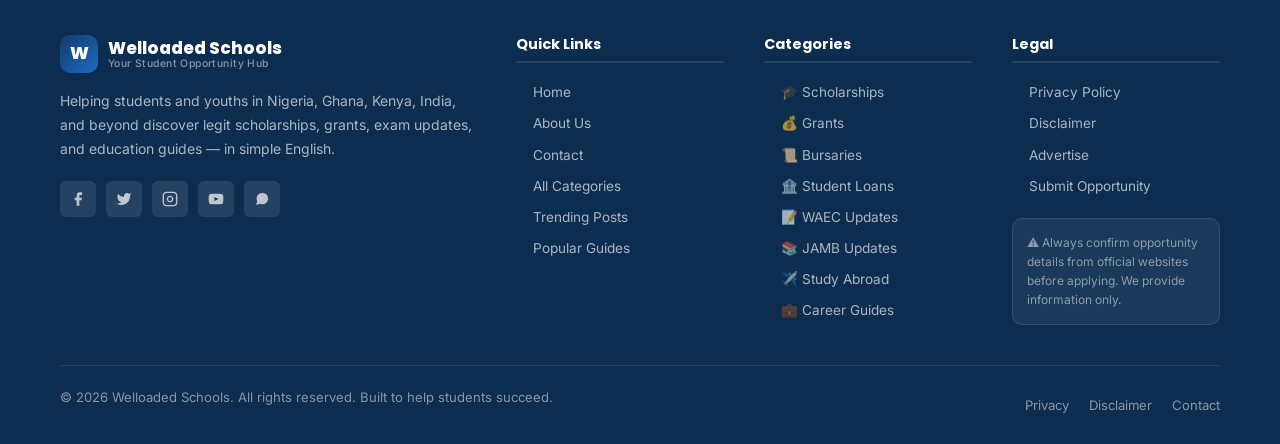
==== commit 3d54b20d: "Revert trust section to original 4 stat cards only Co-Authored-By: Claude Sonnet 4.6 <noreply@anthro" ====
--- a/index.html
+++ b/index.html
@@ -870,76 +870,23 @@
           </div>
         </div>
       </div>
-      <div class="trust-right">
-
-        <!-- Top: floating cards (left) + rotating phone (right) -->
-        <div class="trust-media-row">
-
-          <!-- Scrolling news cards -->
-          <div class="trust-floating-cards">
-            <div class="trust-floating-cards-inner">
-              <div class="ticker-item"><span class="ticker-tag scholarship">Scholarship</span> Commonwealth Scholarship 2026 — Now Open</div>
-              <div class="ticker-item"><span class="ticker-tag jamb">JAMB</span> UTME 2026 Registration Deadline Extended</div>
-              <div class="ticker-item"><span class="ticker-tag grant">Grant</span> Tony Elumelu Foundation Opens $5,000 Youth Grants</div>
-              <div class="ticker-item"><span class="ticker-tag waec">WAEC</span> May/June 2026 Results Released — Check Now</div>
-              <div class="ticker-item"><span class="ticker-tag admission">Admission</span> UNILAG Post-UTME Screening Dates Out</div>
-              <div class="ticker-item"><span class="ticker-tag neco">NECO</span> NECO 2026 Registration Now Open</div>
-              <div class="ticker-item"><span class="ticker-tag scholarship">Scholarship</span> Mastercard Foundation Scholars Program 2026</div>
-              <div class="ticker-item"><span class="ticker-tag loan">Loan</span> Nigeria Student Loan Act: Apply Step by Step</div>
-              <div class="ticker-item"><span class="ticker-tag grant">Grant</span> African Development Bank Youth Grants Open</div>
-              <div class="ticker-item"><span class="ticker-tag admission">Admission</span> OAU Supplementary Admission List Released</div>
-              <!-- duplicate for seamless loop -->
-              <div class="ticker-item"><span class="ticker-tag scholarship">Scholarship</span> Commonwealth Scholarship 2026 — Now Open</div>
-              <div class="ticker-item"><span class="ticker-tag jamb">JAMB</span> UTME 2026 Registration Deadline Extended</div>
-              <div class="ticker-item"><span class="ticker-tag grant">Grant</span> Tony Elumelu Foundation Opens $5,000 Youth Grants</div>
-              <div class="ticker-item"><span class="ticker-tag waec">WAEC</span> May/June 2026 Results Released — Check Now</div>
-              <div class="ticker-item"><span class="ticker-tag admission">Admission</span> UNILAG Post-UTME Screening Dates Out</div>
-              <div class="ticker-item"><span class="ticker-tag neco">NECO</span> NECO 2026 Registration Now Open</div>
-              <div class="ticker-item"><span class="ticker-tag scholarship">Scholarship</span> Mastercard Foundation Scholars Program 2026</div>
-              <div class="ticker-item"><span class="ticker-tag loan">Loan</span> Nigeria Student Loan Act: Apply Step by Step</div>
-              <div class="ticker-item"><span class="ticker-tag grant">Grant</span> African Development Bank Youth Grants Open</div>
-              <div class="ticker-item"><span class="ticker-tag admission">Admission</span> OAU Supplementary Admission List Released</div>
-            </div>
-          </div>
-
-          <!-- Rotating phone -->
-          <div class="trust-phone-wrap">
-            <div class="trust-phone">
-              <div class="trust-phone-bar">
-                <span class="trust-phone-dot"></span>
-                <span class="trust-phone-dot"></span>
-                <span class="trust-phone-dot"></span>
-              </div>
-              <div class="trust-phone-screen">
-                <video class="trust-phone-video" autoplay muted loop playsinline><source src="Content Categories.mp4" type="video/mp4"></video>
-                <div class="trust-phone-video-overlay"></div>
-                <div class="trust-phone-header">📰 What We Cover</div>
-              </div>
-            </div>
-          </div>
-
-        </div>
-
-        <!-- Stats grid -->
-        <div class="trust-numbers">
-          <div class="trust-num-card">
-            <span class="number">10K+</span>
-            <span class="label">Students Helped</span>
-          </div>
-          <div class="trust-num-card">
-            <span class="number">500+</span>
-            <span class="label">Opportunities Listed</span>
-          </div>
-          <div class="trust-num-card">
-            <span class="number">14</span>
-            <span class="label">Content Categories</span>
-          </div>
-          <div class="trust-num-card">
-            <span class="number">100%</span>
-            <span class="label">Free to Use</span>
-          </div>
-        </div>
-
+      <div class="trust-numbers">
+        <div class="trust-num-card">
+          <span class="number">10K+</span>
+          <span class="label">Students Helped</span>
+        </div>
+        <div class="trust-num-card">
+          <span class="number">500+</span>
+          <span class="label">Opportunities Listed</span>
+        </div>
+        <div class="trust-num-card">
+          <span class="number">14</span>
+          <span class="label">Content Categories</span>
+        </div>
+        <div class="trust-num-card">
+          <span class="number">100%</span>
+          <span class="label">Free to Use</span>
+        </div>
       </div>
     </div>
   </div>
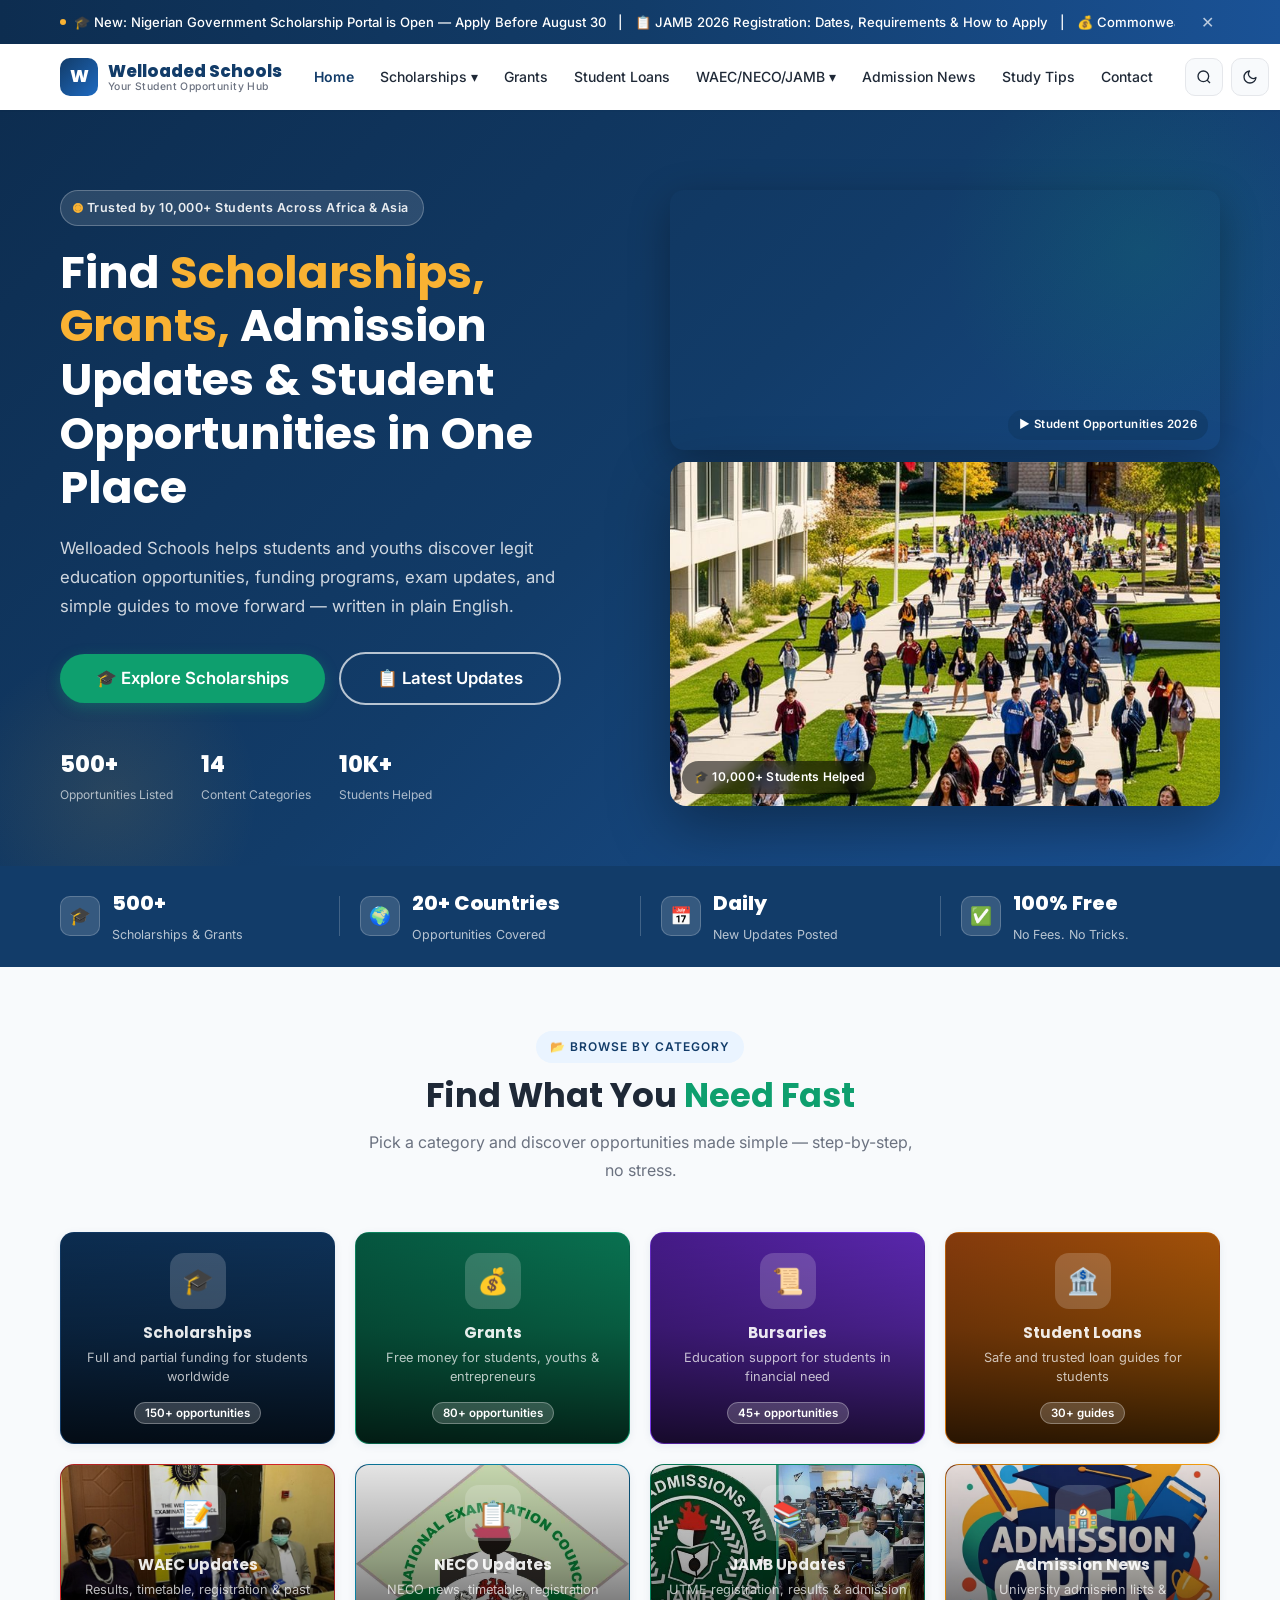
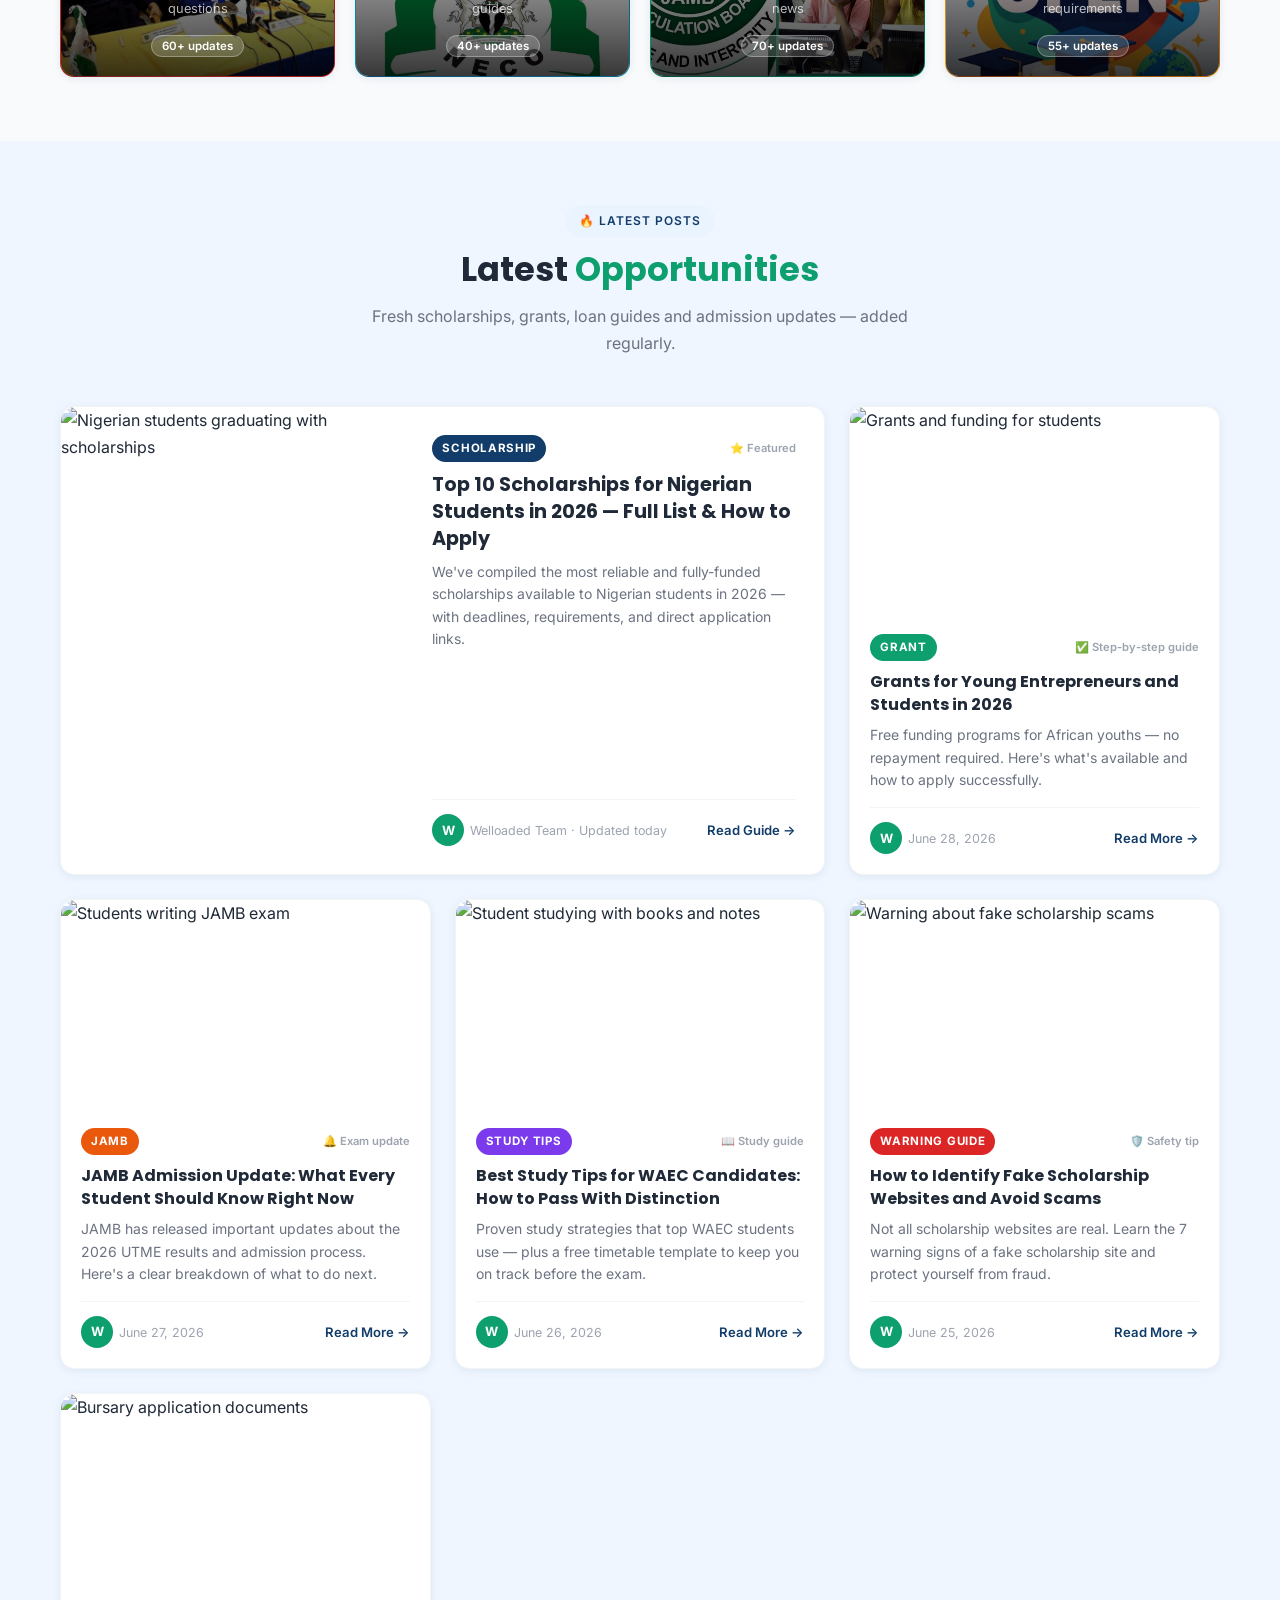
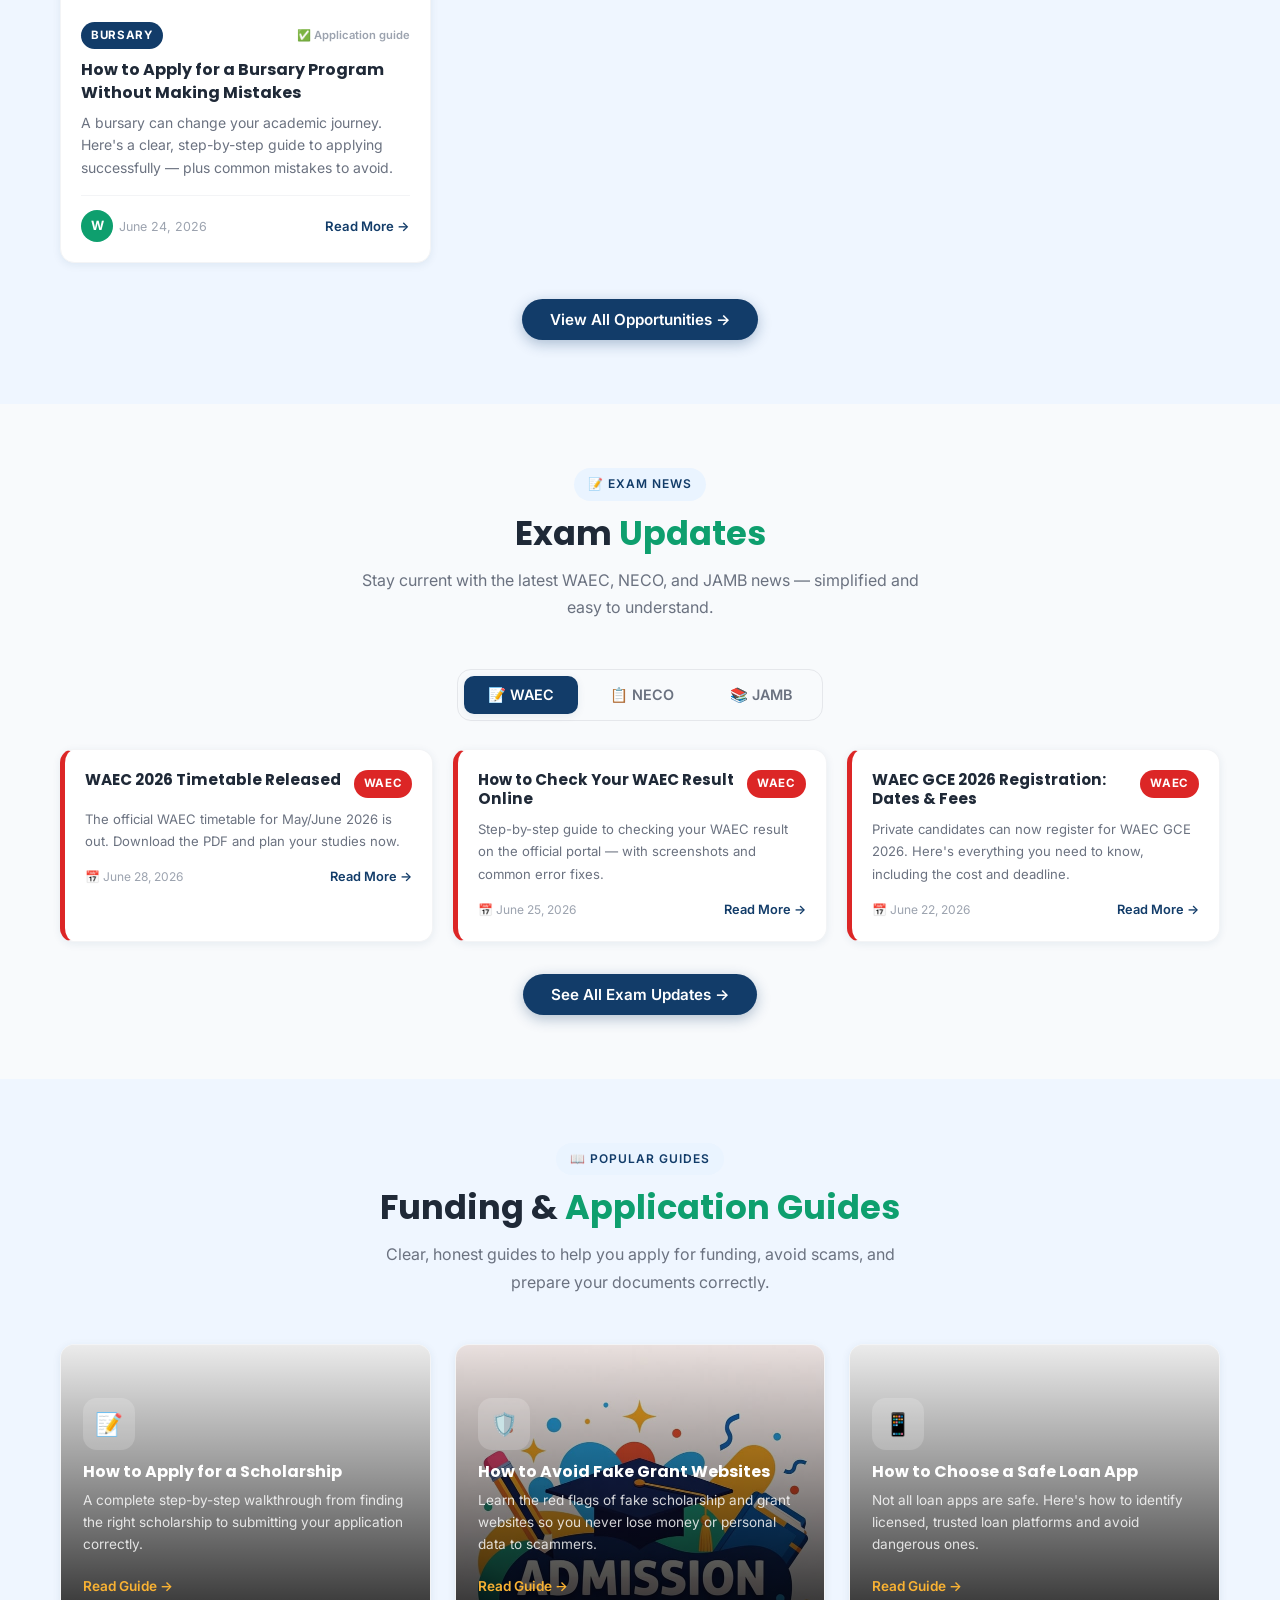
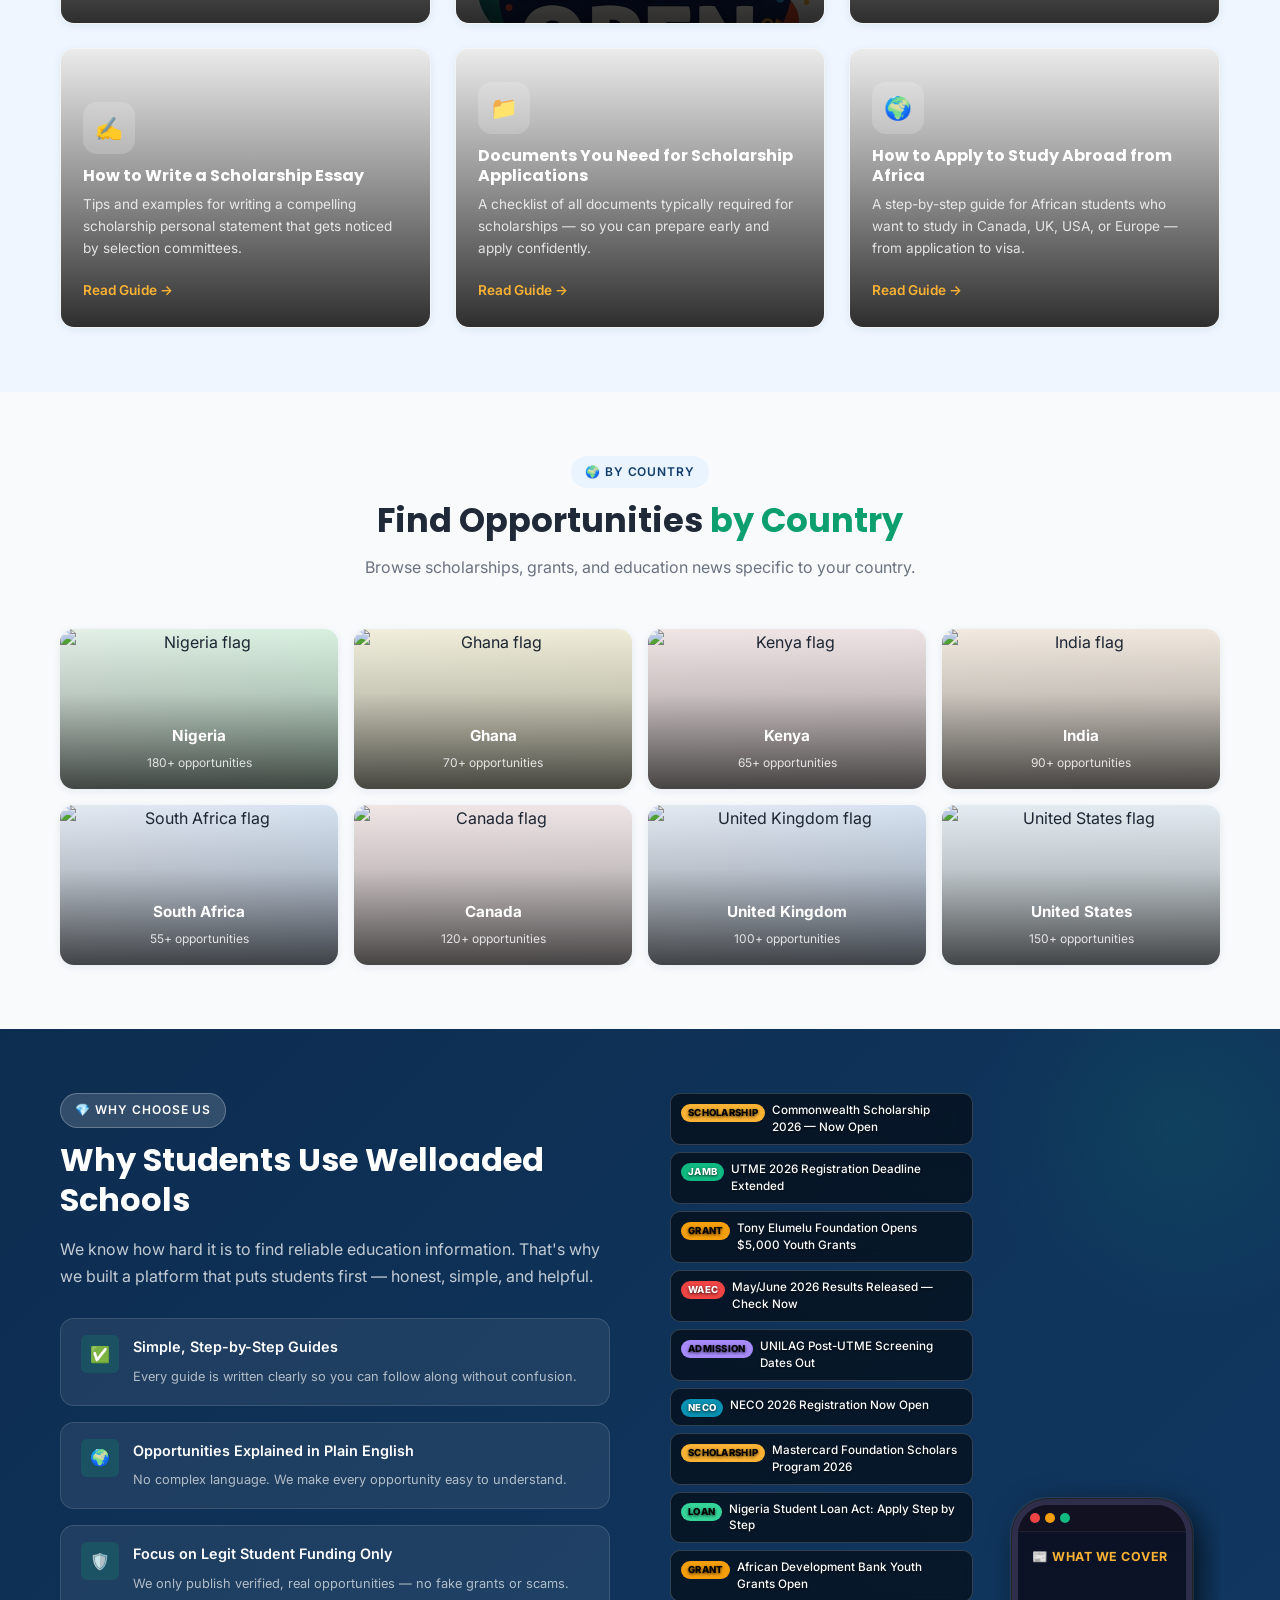
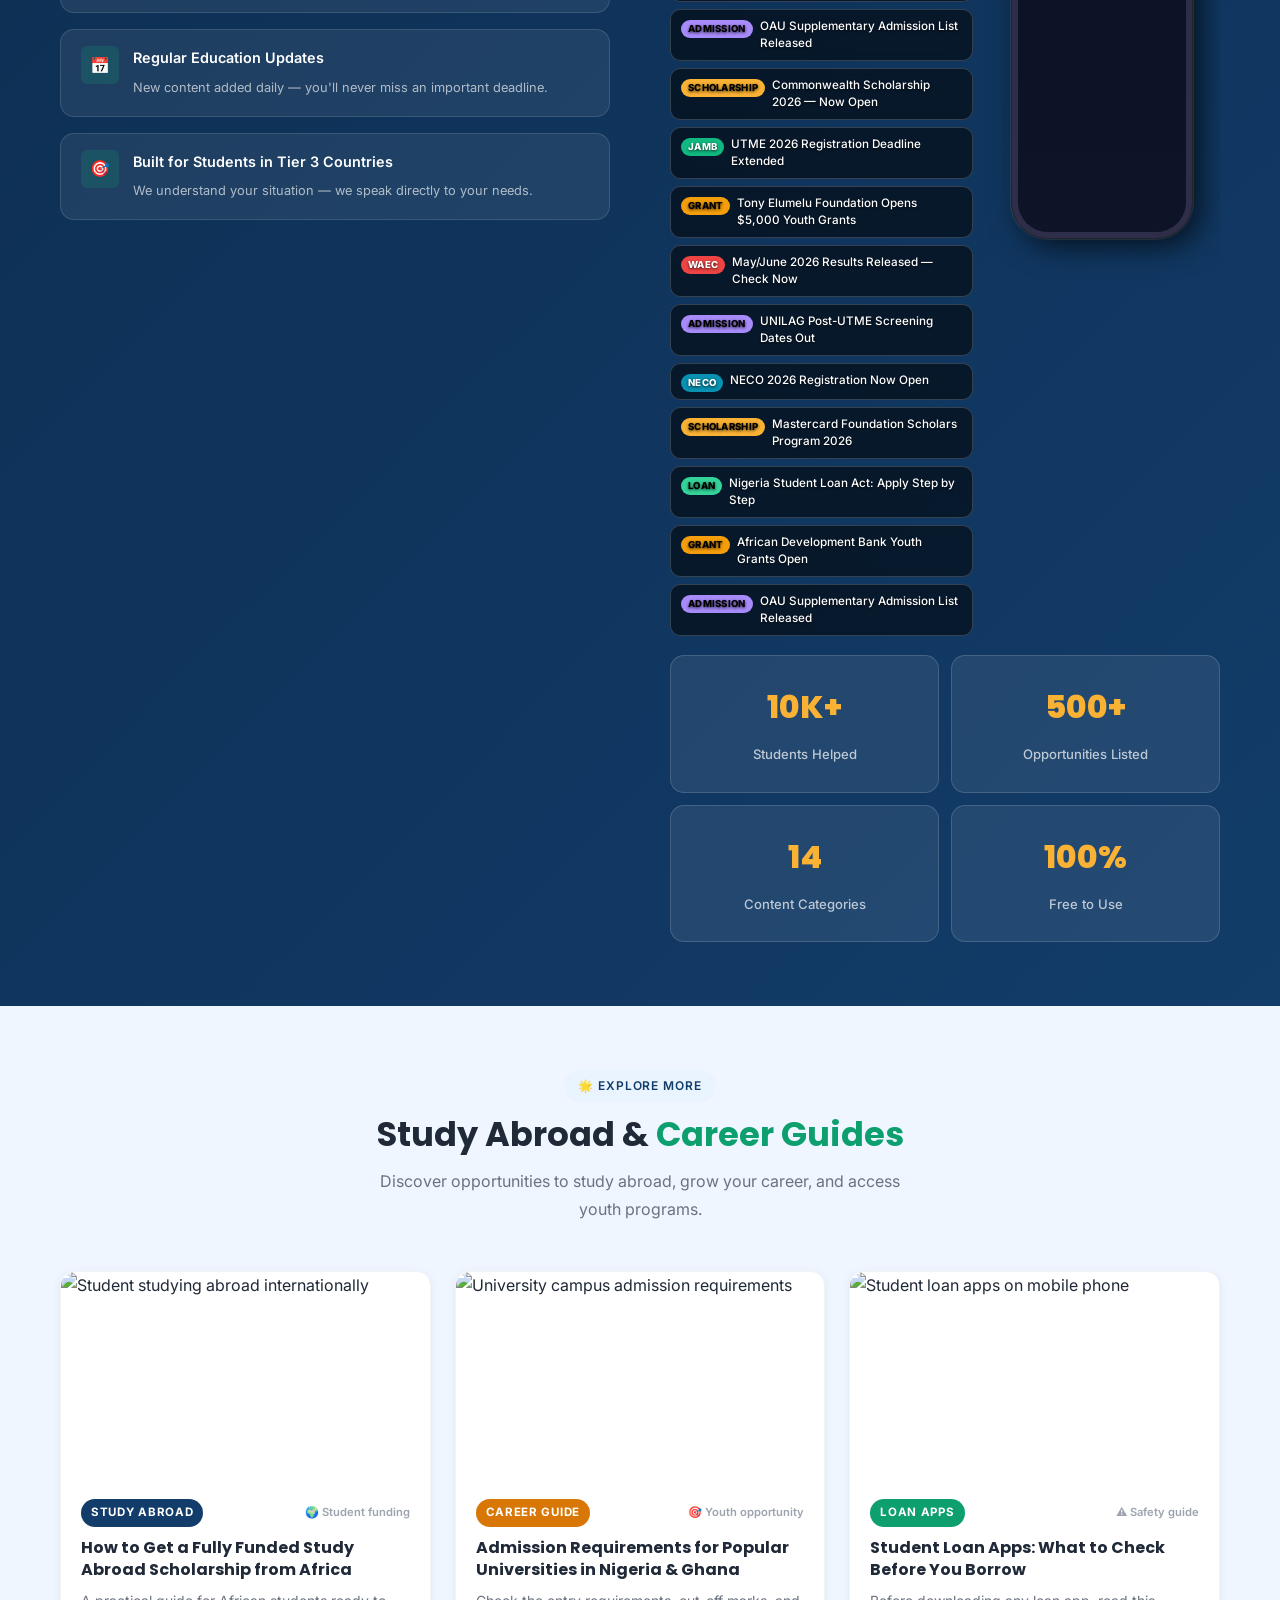
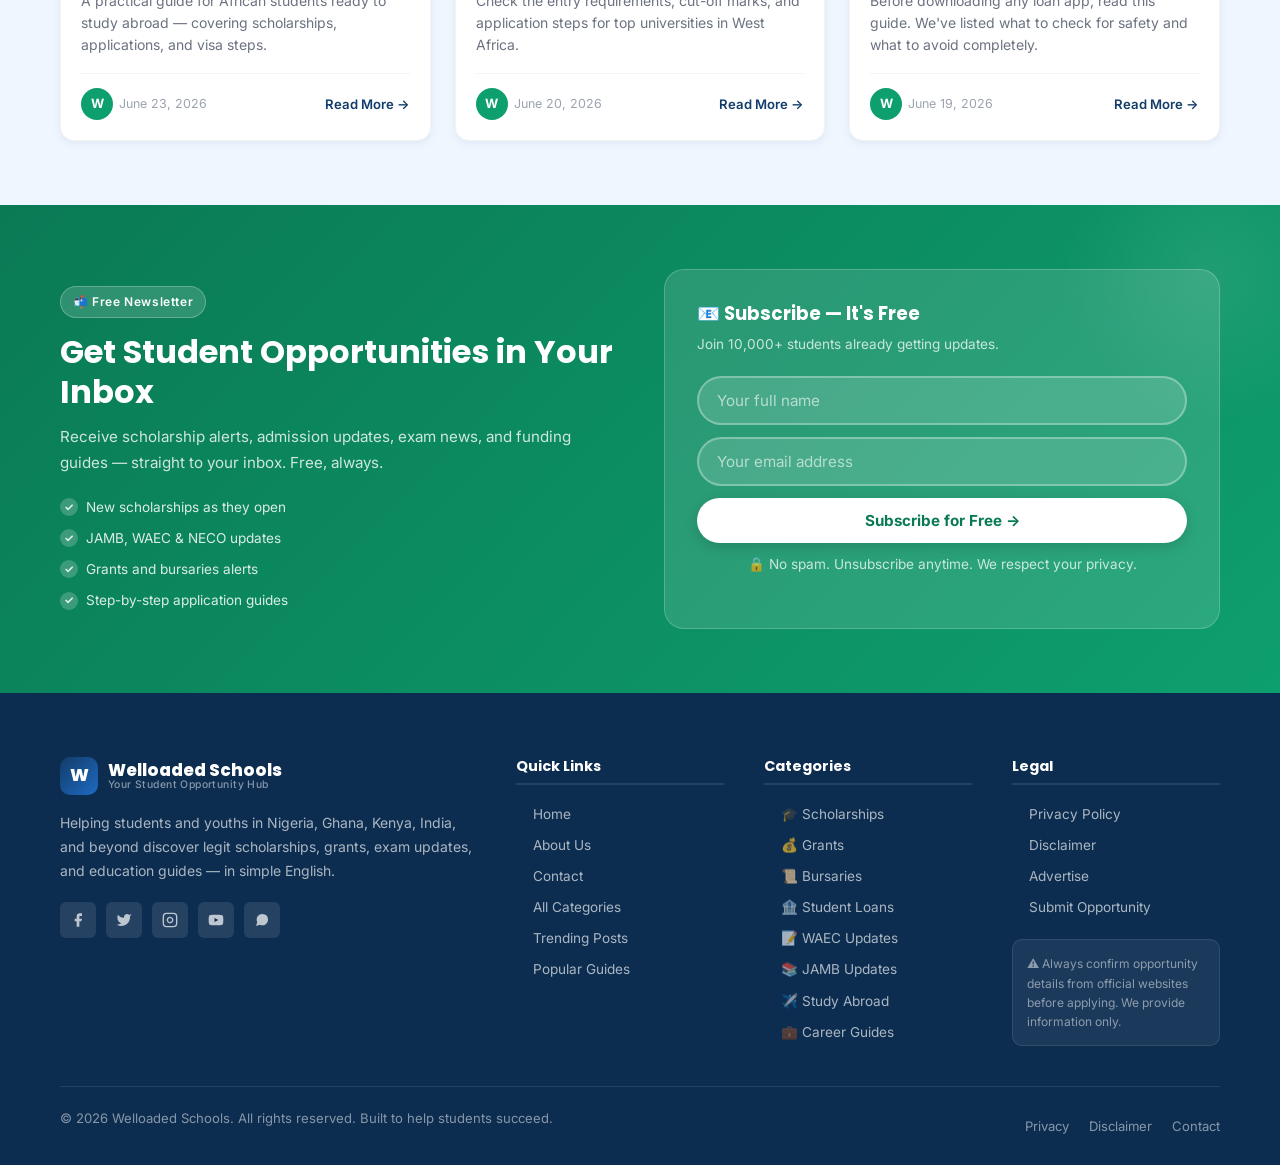
==== commit 46decce6: "Trust section: phone + ticker above stats, all within same section height Co-Authored-By: Claude Son" ====
--- a/index.html
+++ b/index.html
@@ -870,23 +870,70 @@
           </div>
         </div>
       </div>
-      <div class="trust-numbers">
-        <div class="trust-num-card">
-          <span class="number">10K+</span>
-          <span class="label">Students Helped</span>
-        </div>
-        <div class="trust-num-card">
-          <span class="number">500+</span>
-          <span class="label">Opportunities Listed</span>
-        </div>
-        <div class="trust-num-card">
-          <span class="number">14</span>
-          <span class="label">Content Categories</span>
-        </div>
-        <div class="trust-num-card">
-          <span class="number">100%</span>
-          <span class="label">Free to Use</span>
-        </div>
+      <div class="trust-right">
+
+        <!-- Phone + ticker row -->
+        <div class="trust-media-row">
+          <div class="trust-floating-cards">
+            <div class="trust-floating-cards-inner">
+              <div class="ticker-item"><span class="ticker-tag scholarship">Scholarship</span> Commonwealth Scholarship 2026 — Now Open</div>
+              <div class="ticker-item"><span class="ticker-tag jamb">JAMB</span> UTME 2026 Registration Deadline Extended</div>
+              <div class="ticker-item"><span class="ticker-tag grant">Grant</span> Tony Elumelu Foundation Opens $5,000 Youth Grants</div>
+              <div class="ticker-item"><span class="ticker-tag waec">WAEC</span> May/June 2026 Results Released — Check Now</div>
+              <div class="ticker-item"><span class="ticker-tag admission">Admission</span> UNILAG Post-UTME Screening Dates Out</div>
+              <div class="ticker-item"><span class="ticker-tag neco">NECO</span> NECO 2026 Registration Now Open</div>
+              <div class="ticker-item"><span class="ticker-tag scholarship">Scholarship</span> Mastercard Foundation Scholars Program 2026</div>
+              <div class="ticker-item"><span class="ticker-tag loan">Loan</span> Nigeria Student Loan Act: Apply Step by Step</div>
+              <div class="ticker-item"><span class="ticker-tag grant">Grant</span> African Development Bank Youth Grants Open</div>
+              <div class="ticker-item"><span class="ticker-tag admission">Admission</span> OAU Supplementary Admission List Released</div>
+              <div class="ticker-item"><span class="ticker-tag scholarship">Scholarship</span> Commonwealth Scholarship 2026 — Now Open</div>
+              <div class="ticker-item"><span class="ticker-tag jamb">JAMB</span> UTME 2026 Registration Deadline Extended</div>
+              <div class="ticker-item"><span class="ticker-tag grant">Grant</span> Tony Elumelu Foundation Opens $5,000 Youth Grants</div>
+              <div class="ticker-item"><span class="ticker-tag waec">WAEC</span> May/June 2026 Results Released — Check Now</div>
+              <div class="ticker-item"><span class="ticker-tag admission">Admission</span> UNILAG Post-UTME Screening Dates Out</div>
+              <div class="ticker-item"><span class="ticker-tag neco">NECO</span> NECO 2026 Registration Now Open</div>
+              <div class="ticker-item"><span class="ticker-tag scholarship">Scholarship</span> Mastercard Foundation Scholars Program 2026</div>
+              <div class="ticker-item"><span class="ticker-tag loan">Loan</span> Nigeria Student Loan Act: Apply Step by Step</div>
+              <div class="ticker-item"><span class="ticker-tag grant">Grant</span> African Development Bank Youth Grants Open</div>
+              <div class="ticker-item"><span class="ticker-tag admission">Admission</span> OAU Supplementary Admission List Released</div>
+            </div>
+          </div>
+          <div class="trust-phone-wrap">
+            <div class="trust-phone">
+              <div class="trust-phone-bar">
+                <span class="trust-phone-dot"></span>
+                <span class="trust-phone-dot"></span>
+                <span class="trust-phone-dot"></span>
+              </div>
+              <div class="trust-phone-screen">
+                <video class="trust-phone-video" autoplay muted loop playsinline><source src="Content Categories.mp4" type="video/mp4"></video>
+                <div class="trust-phone-video-overlay"></div>
+                <div class="trust-phone-header">📰 What We Cover</div>
+              </div>
+            </div>
+          </div>
+        </div>
+
+        <!-- Stats grid -->
+        <div class="trust-numbers">
+          <div class="trust-num-card">
+            <span class="number">10K+</span>
+            <span class="label">Students Helped</span>
+          </div>
+          <div class="trust-num-card">
+            <span class="number">500+</span>
+            <span class="label">Opportunities Listed</span>
+          </div>
+          <div class="trust-num-card">
+            <span class="number">14</span>
+            <span class="label">Content Categories</span>
+          </div>
+          <div class="trust-num-card">
+            <span class="number">100%</span>
+            <span class="label">Free to Use</span>
+          </div>
+        </div>
+
       </div>
     </div>
   </div>
--- a/css/style.css
+++ b/css/style.css
@@ -1613,7 +1613,7 @@
   display: grid;
   grid-template-columns: 1fr 1fr;
   gap: 60px;
-  align-items: center;
+  align-items: stretch;
   position: relative;
   z-index: 1;
 }
@@ -1883,10 +1883,46 @@
 .ticker-tag.loan        { background: #34d399; color: #000; }
 
 /* ---- Stats grid ---- */
+.trust-right {
+  display: flex;
+  flex-direction: column;
+  gap: 12px;
+  height: 100%;
+}
+
+/* Side-by-side: ticker left, phone right */
+.trust-media-row {
+  display: flex;
+  gap: 12px;
+  flex: 1;
+  min-height: 0;
+  overflow: hidden;
+}
+
+.trust-floating-cards {
+  flex: 0 0 55%;
+  overflow: hidden;
+}
+
+.trust-floating-cards-inner {
+  display: flex;
+  flex-direction: column;
+  animation: scrollTicker 25s linear infinite;
+}
+
+.trust-phone-wrap {
+  flex: 1;
+  display: flex;
+  justify-content: center;
+  align-items: center;
+  perspective: 1200px;
+}
+
 .trust-numbers {
   display: grid;
   grid-template-columns: repeat(2, 1fr);
-  gap: 20px;
+  gap: 12px;
+  flex-shrink: 0;
 }
 
 /* ---- Media stat cards ---- */
